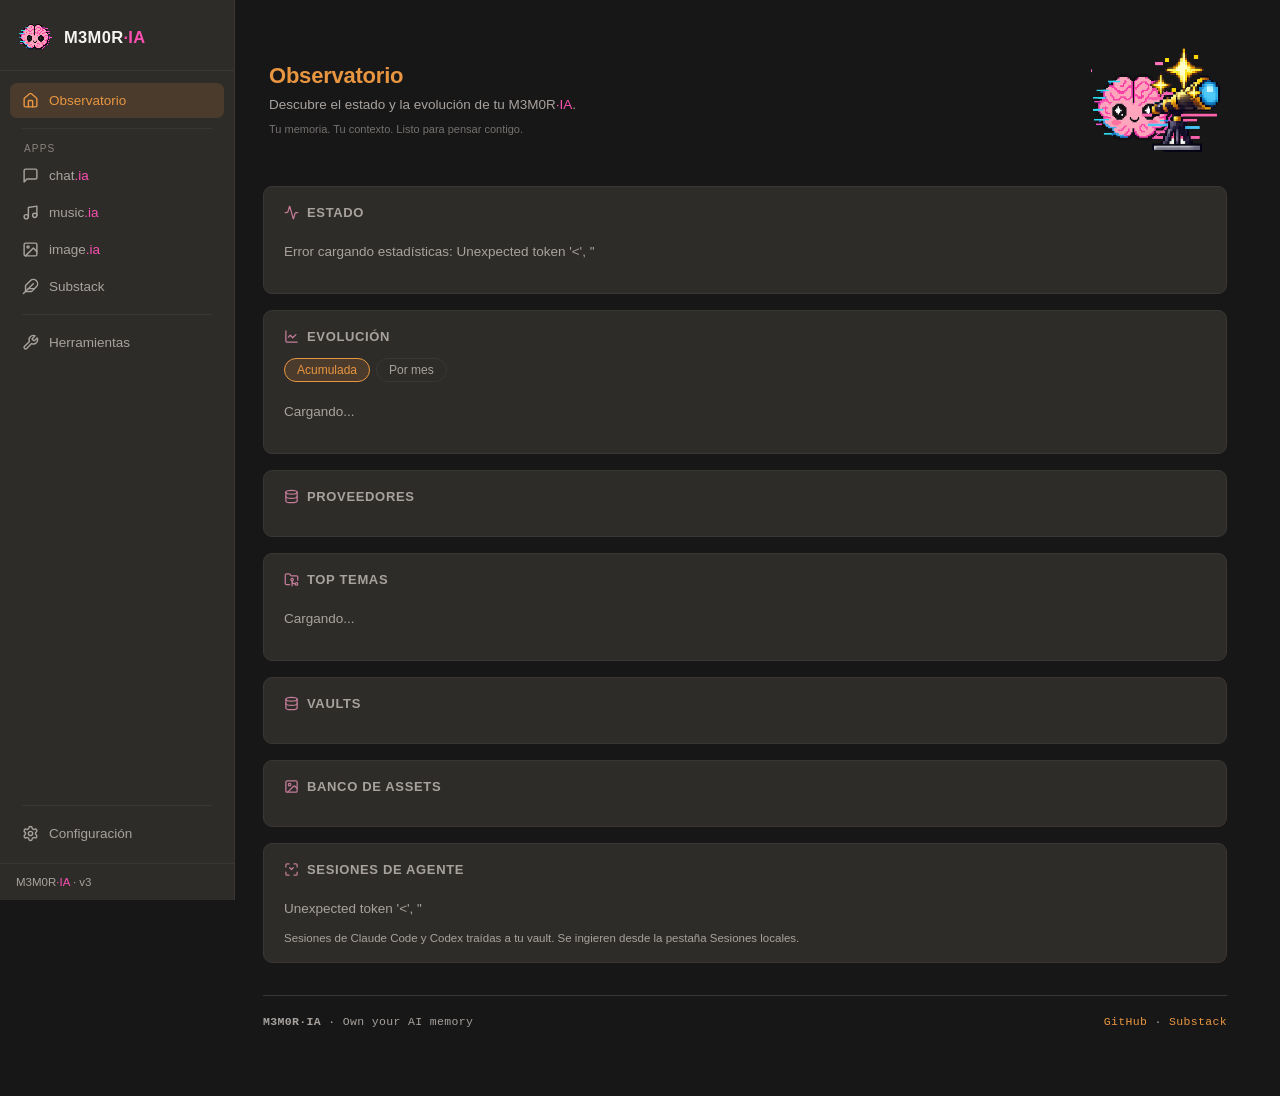
==== web/index.html @ 2a2359c9 "feat(ui): el Taller junta las reparaciones, con Recuperar imagenes Pendientes de descarga, Regenerar" ====
<!doctype html>
<!--
  M3M0R·IA (MemorIA2GO)  ·  https://v0raonline.github.io/MemorIA2GO/
  Copyright (c) 2024-2026 V0ra (v0raonline)
  Licencia CC BY-NC-SA 4.0 — sin fines comerciales.
-->
<html lang="es">
<head>
<meta charset="utf-8">
<meta name="author" content="V0ra (v0raonline)">
<meta name="copyright" content="CC BY-NC-SA 4.0">
<link rel="license" href="https://creativecommons.org/licenses/by-nc-sa/4.0/">
<title>M3M0R·IA</title>
<link rel="icon" type="image/png" href="assets/M3M0R-IA_Small.png">
<link rel="stylesheet" href="style.css">
</head>
<body>

<aside class="sidebar">

  <div class="brand">
    <img src="assets/M3M0R-IA_Small.png" alt="Logo M3M0R·IA" class="brand-logo">
    <div class="brand-text">
      <h1>M3M0R<span class="brand-ia">·IA</span></h1>
    </div>
  </div>

  <nav>
    <button class="tab-btn active" data-tab="dashboard">
      <svg xmlns="http://www.w3.org/2000/svg" viewBox="0 0 24 24" fill="none" stroke="currentColor" stroke-width="2" stroke-linecap="round" stroke-linejoin="round"><path d="M15 21v-8a1 1 0 0 0-1-1h-4a1 1 0 0 0-1 1v8" /><path d="M3 10a2 2 0 0 1 .709-1.528l7-6a2 2 0 0 1 2.582 0l7 6A2 2 0 0 1 21 10v9a2 2 0 0 1-2 2H5a2 2 0 0 1-2-2z" /></svg>
      <span>Observatorio</span>
    </button>

    <div class="nav-sep" aria-hidden="true"></div>
    <div class="nav-heading" aria-hidden="true">Apps</div>

    <button class="tab-btn" data-tab="chat-app" data-app="chat">
      <svg xmlns="http://www.w3.org/2000/svg" viewBox="0 0 24 24" fill="none" stroke="currentColor" stroke-width="2" stroke-linecap="round" stroke-linejoin="round"><path d="M21 15a2 2 0 0 1-2 2H7l-4 4V5a2 2 0 0 1 2-2h14a2 2 0 0 1 2 2z" /></svg>
      <span class="app-label">chat<span class="brand-ia">.ia</span></span>
      <span id="chat-app-badge" class="app-badge"></span>
    </button>
    <button class="tab-btn" data-tab="music-app" data-app="music">
      <svg xmlns="http://www.w3.org/2000/svg" viewBox="0 0 24 24" fill="none" stroke="currentColor" stroke-width="2" stroke-linecap="round" stroke-linejoin="round"><path d="M9 18V5l12-2v13" /><circle cx="6" cy="18" r="3" /><circle cx="18" cy="16" r="3" /></svg>
      <span class="app-label">music<span class="brand-ia">.ia</span></span>
    </button>
    <button class="tab-btn" data-tab="image-app" data-app="image">
      <svg xmlns="http://www.w3.org/2000/svg" viewBox="0 0 24 24" fill="none" stroke="currentColor" stroke-width="2" stroke-linecap="round" stroke-linejoin="round"><rect x="3" y="3" width="18" height="18" rx="2" ry="2" /><circle cx="8.5" cy="8.5" r="1.5" /><polyline points="21 15 16 10 5 21" /></svg>
      <span class="app-label">image<span class="brand-ia">.ia</span></span>
    </button>
    <button class="tab-btn" data-tab="substack-app" data-app="substack">
      <svg xmlns="http://www.w3.org/2000/svg" viewBox="0 0 24 24" fill="none" stroke="currentColor" stroke-width="2" stroke-linecap="round" stroke-linejoin="round"><path d="M20.24 12.24a6 6 0 0 0-8.49-8.49L5 10.5V19h8.5z" /><line x1="16" y1="8" x2="2" y2="22" /><line x1="17.5" y1="15" x2="9" y2="15" /></svg>
      <span class="app-label">Substack</span>
    </button>

    <div class="nav-sep" aria-hidden="true"></div>

    <!-- Herramientas: lo que no es de una sola app. Galerias (mirar) y Taller (reparar), con sus
         pestanas arriba como chat.ia. Decidido con V0ra el 2026-10-23. -->
    <button class="tab-btn" data-tab="tools-app" data-app="tools">
      <svg xmlns="http://www.w3.org/2000/svg" viewBox="0 0 24 24" fill="none" stroke="currentColor" stroke-width="2" stroke-linecap="round" stroke-linejoin="round"><path d="M14.7 6.3a1 1 0 0 0 0 1.4l1.6 1.6a1 1 0 0 0 1.4 0l3.77-3.77a6 6 0 0 1-7.94 7.94l-6.91 6.91a2.12 2.12 0 0 1-3-3l6.91-6.91a6 6 0 0 1 7.94-7.94l-3.76 3.76z" /></svg>
      <span>Herramientas</span>
      <span id="tools-app-badge" class="app-badge"></span>
    </button>

    <div class="nav-spacer" aria-hidden="true"></div>
    <div class="nav-sep" aria-hidden="true"></div>

    <button class="tab-btn" data-tab="config">
      <svg xmlns="http://www.w3.org/2000/svg" viewBox="0 0 24 24" fill="none" stroke="currentColor" stroke-width="2" stroke-linecap="round" stroke-linejoin="round"><path d="M9.671 4.136a2.34 2.34 0 0 1 4.659 0 2.34 2.34 0 0 0 3.319 1.915 2.34 2.34 0 0 1 2.33 4.033 2.34 2.34 0 0 0 0 3.831 2.34 2.34 0 0 1-2.33 4.033 2.34 2.34 0 0 0-3.319 1.915 2.34 2.34 0 0 1-4.659 0 2.34 2.34 0 0 0-3.32-1.915 2.34 2.34 0 0 1-2.33-4.033 2.34 2.34 0 0 0 0-3.831A2.34 2.34 0 0 1 6.35 6.051a2.34 2.34 0 0 0 3.319-1.915" /><circle cx="12" cy="12" r="3" /></svg>
      <span>Configuración</span> <span id="config-badge"></span>
    </button>
  </nav>

  <div class="sidebar-footer">M3M0R<span class="brand-ia">·IA</span> · v3</div>

</aside>

<main>

  <!--
    Top-tabs por app. Solo se muestra cuando la app seleccionada en la
    sidebar tiene sub-pasos de flujo. Hoy: chat.ia. music.ia, image.ia y Substack
    dejan la tira oculta y muestran su panel completo (music tiene
    Suno/Flow como folds internos; Substack tiene sus cards inline).
    Los data-tab siguen apuntando a los mismos panel-* de siempre, para
    que el resto del js (badges, loaders) no se entere del cambio.
  -->
  <div class="top-tabs" id="chat-tabs" data-app="chat" style="display:none;">
    <button class="top-tab active" data-tab="verificar">
      Verificación <span id="verificar-badge"></span>
    </button>
    <button class="top-tab" data-tab="run">
      Construcción <span id="pipeline-badge"></span>
    </button>
    <button class="top-tab" data-tab="gizmos">
      Cartografía <span id="gizmo-count-badge"></span>
    </button>
    <button class="top-tab" data-tab="reconexion">
      Sesiones locales
    </button>
  </div>

  <div class="top-tabs" id="tools-tabs" data-app="tools" style="display:none;">
    <button class="top-tab active" data-tab="galerias">Galerías</button>
    <button class="top-tab" data-tab="taller">Taller <span id="pendientes-count-badge"></span></button>
  </div>

  <!-- DASHBOARD -->
  <section id="panel-dashboard" class="panel active">

    <div class="panel-header">
      <div class="panel-header-text">
        <h1>Observatorio</h1>
        <p class="panel-header-desc">Descubre el estado y la evolución de tu M3M0R<span class="brand-ia">·IA</span>.</p>
        <p class="panel-header-brand">Tu memoria. Tu contexto. Listo para pensar contigo.</p>
      </div>
      <img src="assets/observatorio.png" alt="" class="panel-header-icon">
    </div>

    <div class="card">
      <h2><svg class="h2-icon" xmlns="http://www.w3.org/2000/svg" viewBox="0 0 24 24" fill="none" stroke="currentColor" stroke-width="2" stroke-linecap="round" stroke-linejoin="round"><path d="M22 12h-2.48a2 2 0 0 0-1.93 1.46l-2.35 8.36a.25.25 0 0 1-.48 0L9.24 2.18a.25.25 0 0 0-.48 0l-2.35 8.36A2 2 0 0 1 4.49 12H2" /></svg>Estado</h2>
      <div id="dashboard-summary" class="stat-grid">
        <div class="empty-note">Cargando...</div>
      </div>
      <div id="stats-freshness" class="chart-note"></div>
    </div>

    <div class="card">
      <h2><svg class="h2-icon" xmlns="http://www.w3.org/2000/svg" viewBox="0 0 24 24" fill="none" stroke="currentColor" stroke-width="2" stroke-linecap="round" stroke-linejoin="round"><path d="M3 3v16a2 2 0 0 0 2 2h16" /><path d="m19 9-5 5-4-4-3 3" /></svg>Evolución</h2>
      <div class="chart-toggle">
        <button id="evo-btn-acum" class="active">Acumulada</button>
        <button id="evo-btn-mensual">Por mes</button>
      </div>
      <div id="evolution-chart"><div class="empty-note">Cargando...</div></div>
      <div id="evolution-note" class="chart-note"></div>
    </div>

    <div class="card">
      <h2><svg class="h2-icon" xmlns="http://www.w3.org/2000/svg" viewBox="0 0 24 24" fill="none" stroke="currentColor" stroke-width="2" stroke-linecap="round" stroke-linejoin="round"><ellipse cx="12" cy="5" rx="9" ry="3" /><path d="M3 5V19A9 3 0 0 0 21 19V5" /><path d="M3 12A9 3 0 0 0 21 12" /></svg>Proveedores</h2>
      <div id="dashboard-providers" class="stat-grid"></div>
    </div>

    <div class="card">
      <h2><svg class="h2-icon" xmlns="http://www.w3.org/2000/svg" viewBox="0 0 24 24" fill="none" stroke="currentColor" stroke-width="2" stroke-linecap="round" stroke-linejoin="round"><path d="M18 19a5 5 0 0 1-5-5v8" /><path d="M9 20H4a2 2 0 0 1-2-2V5a2 2 0 0 1 2-2h3.9a2 2 0 0 1 1.69.9l.81 1.2a2 2 0 0 0 1.67.9H20a2 2 0 0 1 2 2v5" /><circle cx="13" cy="12" r="2" /><circle cx="20" cy="19" r="2" /></svg>Top temas</h2>
      <div id="topics-top"><div class="empty-note">Cargando...</div></div>
      <div id="topics-coverage" class="chart-note"></div>
    </div>

    <div class="card">
      <h2><svg class="h2-icon" xmlns="http://www.w3.org/2000/svg" viewBox="0 0 24 24" fill="none" stroke="currentColor" stroke-width="2" stroke-linecap="round" stroke-linejoin="round"><ellipse cx="12" cy="5" rx="9" ry="3" /><path d="M3 5V19A9 3 0 0 0 21 19V5" /><path d="M3 12A9 3 0 0 0 21 12" /></svg>Vaults</h2>
      <div id="dashboard-vaults" class="stat-grid"></div>
    </div>

    <div class="card">
      <h2><svg class="h2-icon" xmlns="http://www.w3.org/2000/svg" viewBox="0 0 24 24" fill="none" stroke="currentColor" stroke-width="2" stroke-linecap="round" stroke-linejoin="round"><rect width="18" height="18" x="3" y="3" rx="2" ry="2" /><circle cx="9" cy="9" r="2" /><path d="m21 15-3.086-3.086a2 2 0 0 0-2.828 0L6 21" /></svg>Banco de assets</h2>
      <div id="dashboard-images" class="stat-grid"></div>
    </div>

    <div class="card">
      <h2><svg class="h2-icon" xmlns="http://www.w3.org/2000/svg" viewBox="0 0 24 24" fill="none" stroke="currentColor" stroke-width="2" stroke-linecap="round" stroke-linejoin="round"><path d="M8 3H5a2 2 0 0 0-2 2v3" /><path d="M21 8V5a2 2 0 0 0-2-2h-3" /><path d="M3 16v3a2 2 0 0 0 2 2h3" /><path d="M16 21h3a2 2 0 0 0 2-2v-3" /><path d="m9 9 3 3 3-3" /></svg>Sesiones de agente</h2>
      <div id="dashboard-sessions" class="stat-grid"><div class="empty-note">Cargando...</div></div>
      <div class="chart-note">Sesiones de Claude Code y Codex traídas a tu vault. Se ingieren desde la pestaña Sesiones locales.</div>
    </div>

    <!-- MUSIC·0LOGY: herramienta hermana, pipeline propio, misma casa.
         Una sola tarjeta para las dos bibliotecas, con el acumulado arriba
         y el desglose por fuente debajo -- mismo patron que la tarjeta de
         proveedores del pipeline conversacional. Solo aparece si hay al
         menos un backup configurado. -->
    <div class="card" id="card-musica" style="display:none;">
      <h2><svg class="h2-icon" xmlns="http://www.w3.org/2000/svg" viewBox="0 0 24 24" fill="none" stroke="currentColor" stroke-width="2" stroke-linecap="round" stroke-linejoin="round"><path d="M9 18V5l12-2v13" /><circle cx="6" cy="18" r="3" /><circle cx="18" cy="16" r="3" /></svg><span>MUSIC<span class="brand-ia">·0</span>LOGY</span></h2>
      <div id="dashboard-musica" class="stat-grid"></div>
      <div id="dashboard-musica-fuentes" class="stat-grid"></div>
    </div>

    <!-- Tintero: las cuatro cifras salen del ZIP, no del CSV de estadisticas,
         para que la tarjeta este completa aunque el CSV no se haya
         descargado. Solo aparece si hay export de Substack en la carpeta. -->
    <div class="card" id="card-substack" style="display:none;">
      <h2><svg class="h2-icon" xmlns="http://www.w3.org/2000/svg" viewBox="0 0 24 24" fill="none" stroke="currentColor" stroke-width="2" stroke-linecap="round" stroke-linejoin="round"><path d="M20.24 12.24a6 6 0 0 0-8.49-8.49L5 10.5V19h8.5z" /><line x1="16" y1="8" x2="2" y2="22" /><line x1="17.5" y1="15" x2="9" y2="15" /></svg><span>Tintero</span></h2>
      <div id="dashboard-substack" class="stat-grid"></div>
      <p id="substack-pubs" class="field-help" style="display:none;"></p>
    </div>
  </section>

  <!-- CONFIGURACION -->
  <section id="panel-config" class="panel">
    <div class="panel-header">
      <div class="panel-header-text">
        <h1>Configuración</h1>
        <p class="panel-header-desc">Prepara la reconstrucción de tu M3M0R<span class="brand-ia">·IA</span>.</p>
        <p class="panel-header-brand">Tu memoria. Tu contexto. Listo para pensar contigo.</p>
      </div>
      <img src="assets/configuracion.png" alt="" class="panel-header-icon">
    </div>

    <div class="card">
      <h2>Rutas</h2>
      <div class="field">
        <label for="cfg-base_vault">Carpeta base (donde viven RAW_VAULT / MERGED_VAULT / PRJ_VAULT)</label>
        <input type="text" id="cfg-base_vault" autocomplete="off">
        <div class="path-suggest" id="suggest-base_vault"></div>
      </div>
      <div class="field">
        <label for="cfg-exports_dir">Carpeta con tus exports (.zip / .json / .html / .csv)</label>
        <input type="text" id="cfg-exports_dir" autocomplete="off">
        <div class="path-suggest" id="suggest-exports_dir"></div>
      </div>
      <div class="field">
        <label for="cfg-gizmo_map">Ruta a gizmo_map.json (mapa de proyectos)</label>
        <input type="text" id="cfg-gizmo_map" autocomplete="off">
        <div class="path-suggest" id="suggest-gizmo_map"></div>
      </div>
      <div class="field">
        <label for="cfg-suno_backup">MUSIC<span class="brand-ia">·0</span>LOGY — carpeta del backup de Suno</label>
        <input type="text" id="cfg-suno_backup" autocomplete="off">
        <div class="path-suggest" id="suggest-suno_backup"></div>
      </div>
      <div class="field">
        <label for="cfg-suno_vault">MUSIC<span class="brand-ia">·0</span>LOGY — vault de música</label>
        <input type="text" id="cfg-suno_vault" autocomplete="off">
        <div class="path-suggest" id="suggest-suno_vault"></div>
      </div>
      <div class="field">
        <label for="cfg-flowmusic_backup">MUSIC<span class="brand-ia">·0</span>LOGY — carpeta del backup de Flow Music</label>
        <input type="text" id="cfg-flowmusic_backup" autocomplete="off">
        <div class="path-suggest" id="suggest-flowmusic_backup"></div>
      </div>
      <div class="field">
        <label for="cfg-flowmusic_vault">MUSIC<span class="brand-ia">·0</span>LOGY — vault de Flow Music</label>
        <input type="text" id="cfg-flowmusic_vault" autocomplete="off">
        <div class="path-suggest" id="suggest-flowmusic_vault"></div>
      </div>
      <div class="field">
        <label for="cfg-copilot_images_backup">image<span class="brand-ia">.ia</span> — carpeta del backup de imágenes de Copilot</label>
        <input type="text" id="cfg-copilot_images_backup" autocomplete="off">
        <div class="path-suggest" id="suggest-copilot_images_backup"></div>
      </div>
      <div class="field">
        <label for="cfg-copilot_images_vault">image<span class="brand-ia">.ia</span> — vault de imágenes de Copilot</label>
        <input type="text" id="cfg-copilot_images_vault" autocomplete="off">
        <div class="path-suggest" id="suggest-copilot_images_vault"></div>
      </div>
      <div class="field">
        <label for="cfg-substack_vault">Tintero — vault de publicaciones</label>
        <input type="text" id="cfg-substack_vault" autocomplete="off">
        <div class="path-suggest" id="suggest-substack_vault"></div>
      </div>
    </div>

    <div class="card">
      <h2>Opciones</h2>
      <div class="field">
        <label for="cfg-prj_vault_name">Nombre del vault de proyectos</label>
        <input type="text" id="cfg-prj_vault_name">
      </div>
      <div class="checkbox-row">
        <label><input type="checkbox" id="cfg-by_year"> Organizar por año</label>
        <label><input type="checkbox" id="cfg-by_month"> Organizar por mes</label>
        <label><input type="checkbox" id="cfg-make_index"> Generar índice de conversaciones</label>
      </div>
    </div>

    <div class="card">
      <h2>Apariencia</h2>
      <div class="field">
        <label for="cfg-theme">Tema de color</label>
        <select id="cfg-theme" class="theme-select">
          <option value="warm">warm — cálido (por defecto)</option>
          <option value="cool">cool — frío</option>
          <option value="light">claro — luz de mañana</option>
        </select>
        <p class="field-help">El cambio se aplica al instante para que lo veas antes de guardar.</p>
      </div>
    </div>

    <button class="btn" id="btn-save-config">Guardar configuración</button>
    <div id="config-msg" class="msg"></div>
  </section>

  <!-- VERIFICAR -->
  <section id="panel-verificar" class="panel">
    <div class="panel-header">
      <div class="panel-header-text">
        <h1>Verificación</h1>
        <p class="panel-header-desc">Comprueba los requisitos de tu M3M0R<span class="brand-ia">·IA</span>.</p>
        <p class="panel-header-brand">Tu memoria. Tu contexto. Listo para pensar contigo.</p>
      </div>
      <img src="assets/verificacion.png" alt="" class="panel-header-icon">
    </div>

    <div class="card">
      <h2>Verificación previa</h2>
      <p style="color:var(--text-dim); font-size:13px; margin-top:-6px;">
        Comprueba la configuración antes de ejecutar — detecta, por ejemplo, si el archivo
        que se usaría como export no es realmente un export de ChatGPT (le pasó a V0ra, por eso existe esta pestaña).
      </p>
      <button class="btn" id="btn-verificar">Verificar ahora</button>
      <div id="verificar-results" style="margin-top:16px;"></div>
    </div>
  </section>

  <!-- GIZMOS / CARTOGRAFIA -->
  <section id="panel-gizmos" class="panel">

    <div class="panel-header">
      <div class="panel-header-text">
        <h1>Cartografía</h1>
        <p class="panel-header-desc">Descubre las relaciones en tu M3M0R<span class="brand-ia">·IA</span>.</p>
        <p class="panel-header-brand">Tu memoria. Tu contexto. Listo para pensar contigo.</p>
      </div>
      <img src="assets/cartografia.png" alt="" class="panel-header-icon">
    </div>

    <div class="card">
      <div class="metro">
        <div class="metro-stop">
          <div class="metro-dot">1</div>
          <div class="metro-label">Nube</div>
          <div class="metro-sub">mira de qué hablan<br>tus huérfanas</div>
        </div>
        <div class="metro-line"></div>
        <div class="metro-stop">
          <div class="metro-dot">2</div>
          <div class="metro-label">Temas</div>
          <div class="metro-sub">agrupa con las palabras<br>que reconozcas</div>
        </div>
        <div class="metro-line"></div>
        <div class="metro-stop">
          <div class="metro-dot">3</div>
          <div class="metro-label">Índice</div>
          <div class="metro-sub">una nota por tema<br>en MERGED/_Temas</div>
        </div>
        <div class="metro-line"></div>
        <div class="metro-stop">
          <div class="metro-dot">4</div>
          <div class="metro-label">Grafo</div>
          <div class="metro-sub">Obsidian enlaza:<br>el anillo gana gravedad</div>
        </div>
      </div>
    </div>

    <div class="card">
      <details class="card-fold" open>
        <summary><h2>Nube de huérfanas</h2></summary>
        <p class="card-help">
          <strong>Empieza aquí.</strong> Pulsa «Generar nube» y verás el vocabulario de tus
          conversaciones sin proyecto: cuanto más grande una palabra, en más notas aparece
          (títulos incluidos). Las <span style="color:var(--magenta)">magenta</span> coinciden
          con nombres de proyectos que ya existen — candidatas naturales a tema. Clic en
          cualquier palabra para ver qué notas la contienen. Esto es solo un catalejo:
          aquí no se clasifica ni se modifica nada.
        </p>
        <button class="btn secondary" id="btn-load-cloud">Generar nube</button>
        <div id="orphan-cloud" style="margin-top:14px;"></div>
        <div id="cloud-notes" style="margin-top:10px;"></div>
      </details>
    </div>

    <div class="card">
      <details class="card-fold">
        <summary><h2>Temas</h2></summary>
        <p class="card-help">
          <strong>Con lo que la nube te enseñó</strong>, crea temas: un nombre y sus palabras
          separadas por comas. Valen palabras sueltas (<code>espejo</code>), frases
          (<code>mas alla del prompt</code>) y reglas de metadatos con el formato
          <code>campo=valor</code> — por ejemplo <code>source=claude_export</code> agrupa todo
          lo importado de Claude. Una nota puede caer en varios temas: eso es lo sano.
          «Guardar temas» persiste tu curación en <code>topic_map.json</code>;
          «Generar índice» crea una nota por tema en <code>MERGED_VAULT/_Temas</code>
          con enlaces a sus huérfanas, y el grafo de Obsidian hace el resto.
          Las conversaciones no se tocan, el índice es regenerable y desechable, y la
          Construcción lo mantiene fresco sola.
        </p>
        <div id="topics-list"></div>
        <div class="run-buttons" style="margin-top:10px;">
          <button class="btn secondary" id="btn-add-topic">Añadir tema</button>
          <button class="btn" id="btn-save-topics">Guardar temas</button>
          <button class="btn secondary" id="btn-generate-topics">Generar índice</button>
        </div>
        <div id="topics-msg" class="msg"></div>
      </details>
    </div>

    <div class="card">
      <details class="card-fold">
        <summary><h2>Proyectos huérfanos (ChatGPT)</h2></summary>
        <p class="card-help">
          <strong>Qué es esto:</strong> en ChatGPT, una conversación puede nacer dentro de un
          «proyecto» que el export identifica con un ID interno (gizmo) pero sin nombre humano.
          Cada fila de abajo es uno de esos IDs aún sin bautizar. Para ayudarte a reconocerlo
          te mostramos el título de una de sus conversaciones como muestra, y desplegando la
          fila verás la lista completa con fechas. Escribe el nombre que tú le darías y pulsa
          «Guardar»: el nombre se apunta en <code>gizmo_map.json</code>, el vault existente se
          corrige in-place y se relanzan los pasos 2→4 — sin repetir la importación. Las filas
          que dejes en blanco seguirán esperando aquí, sin prisa.
        </p>
        <div id="gizmos-list"></div>
        <button class="btn" id="btn-save-gizmos" style="margin-top:14px;">Guardar y actualizar vault</button>
        <div id="gizmos-msg" class="msg"></div>
      </details>
    </div>
  </section>

  <!-- RECONEXION -->
  <!-- MUSIC·0LOGY -->
  <section id="panel-musicology" class="panel">
    <div class="panel-header">
      <div class="panel-header-text">
        <h1>MUSIC<span class="brand-ia">·0</span>LOGY</h1>
        <p class="panel-header-desc">Rescata tus bibliotecas de música y ponlas en orden.</p>
        <p class="panel-header-brand">Tu memoria. Tu contexto. Listo para pensar contigo.</p>
      </div>
      <img src="assets/musicology.png" alt="" class="panel-header-icon"
           onerror="this.style.display='none'">
    </div>

    <!-- Dos fuentes, una casa. Cada una pliega sus tres tarjetas
         (capturar, verificar, construir) y las dos empiezan cerradas: la
         linea de resumen deja elegir cual abrir sin abrirlas. -->
    <details class="source-fold" id="fold-suno">
      <summary>
        <span class="source-name">Suno</span>
        <span class="source-sub" id="fold-suno-sub"></span>
      </summary>

    <div class="card">
      <h2>Captura</h2>
      <p class="card-help">
        Suno no tiene export. Su biblioteca se pide a la API con un token que copias
        del navegador y que caduca en minutos — por eso este paso es manual a propósito.
        Es lo único de la aplicación que sale a Internet, y solo cuando tú lo lanzas.
      </p>

      <div class="metro">
        <div class="metro-stop">
          <div class="metro-dot">1</div>
          <div class="metro-label">suno.com</div>
          <div class="metro-sub">abre tu Library<br>con la sesión iniciada</div>
        </div>
        <div class="metro-line"></div>
        <div class="metro-stop">
          <div class="metro-dot">2</div>
          <div class="metro-label">F12 → Network</div>
          <div class="metro-sub">refresca la página<br>para ver las llamadas</div>
        </div>
        <div class="metro-line"></div>
        <div class="metro-stop">
          <div class="metro-dot">3</div>
          <div class="metro-label">Lupa → «bearer»</div>
          <div class="metro-sub">busca dentro de<br>las cabeceras</div>
        </div>
        <div class="metro-line"></div>
        <div class="metro-stop">
          <div class="metro-dot">4</div>
          <div class="metro-label">Copia el JWT</div>
          <div class="metro-sub">lo que va después<br>de «Bearer »</div>
        </div>
      </div>

      <details class="check-fold" style="margin-bottom:14px;">
        <summary>
          <span class="check-fold-name">¿Esto te suena a criptología? Ábreme</span>
        </summary>
        <div class="check-fold-body" style="line-height:1.6;">
          <p style="margin-top:0;">
            Nada de lo de aquí abajo requiere saber programar. Es copiar un texto largo
            de una pantalla a otra. Lo raro es dónde está escondido.
          </p>

          <p><strong>Qué vas a copiar.</strong> Un <em>token</em> es un pase temporal:
          la prueba de que tu navegador ya inició sesión en Suno. Mientras dura, quien
          lo tenga puede pedirle cosas a Suno como si fueras tú — así que no lo pegues
          en ningún otro sitio. Caduca solo en minutos, y por eso este paso no se puede
          automatizar: no hay nada que guardar.</p>

          <p><strong>1. Abre tu biblioteca en Suno.</strong> Ve a suno.com con tu sesión
          iniciada, la pantalla donde ves tus canciones.</p>

          <p><strong>2. Abre las herramientas de desarrollo.</strong> Pulsa <code>F12</code>.
          Si tu teclado tiene tecla <code>Fn</code>, quizá sea <code>Fn</code>+<code>F12</code>.
          Se abre un panel lateral o inferior lleno de pestañas: es la consola que trae
          de fábrica todo navegador. No vas a romper nada mirando.</p>

          <p><strong>3. Ve a la pestaña «Network».</strong> En algunos navegadores se llama
          «Red». Está vacía hasta que la página vuelva a pedir datos, así que
          <strong>refresca</strong> (<code>F5</code>) sin cerrar el panel. Verás llenarse
          una lista: cada línea es una petición que tu navegador le hace a Suno.</p>

          <p><strong>4. Busca con la lupa.</strong> En esa pestaña hay un icono de lupa
          (búsqueda). Ábrelo y escribe <code>bearer</code>. Esta búsqueda mira <em>dentro</em>
          de las peticiones, no solo en sus nombres — que es justo lo que hace falta,
          porque el token vive dentro. Te dejará señaladas las líneas que lo llevan.</p>

          <p><strong>5. Ponte en la vista «Headers».</strong> Haz clic en uno de los
          resultados: se abre un panel de detalle con sus propias pestañas —
          <em>Headers</em> (o «Cabeceras»), Payload, Response… <strong>Tienes que estar en
          Headers.</strong> En las otras vistas el token no aparece, y es donde más gente
          se atasca.</p>

          <p><strong>6. Copia el token.</strong> Busca la línea
          <code>Authorization: Bearer eyJ...</code> y copia <strong>solo lo que va después
          de la palabra «Bearer»</strong>: una tira larguísima que empieza por
          <code>eyJ</code>. Sin la palabra «Bearer», sin comillas, sin espacios delante.</p>

          <p style="margin-bottom:0;"><strong>Si algo no cuadra:</strong> hay peticiones a
          <code>clerk.suno.com</code> que también llevan token pero no valen; las buenas van
          a <code>studio-api</code>. Y si la descarga se corta a mitad, casi siempre es que
          el token caducó — saca uno nuevo repitiendo esto y vuelve a lanzarla: retoma
          donde se quedó, no empieza de cero.</p>
        </div>
      </details>

      <div class="field">
        <label for="suno-token">Authorization — solo el JWT, sin el prefijo «Bearer »</label>
        <input type="password" id="suno-token" autocomplete="off" spellcheck="false"
               placeholder="eyJhbGciOi...">
      </div>
      <p class="card-help" style="margin-top:-4px;">
        No se guarda en ningún sitio: vive en memoria durante la descarga y se va
        contigo al cerrar la pestaña. Caduca solo en minutos, así que tampoco habría
        nada que guardar.
      </p>

      <button class="btn" id="btn-suno-backup">Descargar biblioteca</button>
      <div id="suno-backup-msg" class="msg"></div>
      <pre id="suno-log" class="log-box" style="display:none;"></pre>
    </div>

    <div class="card">
      <h2>Verificación</h2>
      <p class="card-help">
        Cruza los identificadores del índice contra los ficheros que hay en disco y
        avisa de huecos, vacíos y corruptos. Merece la pena antes de construir: si el
        token caducó a mitad de descarga, aquí es donde se ve.
      </p>
      <button class="btn" id="btn-suno-verify">Verificar backup</button>
      <div id="suno-verify-msg" class="msg"></div>
      <pre id="suno-verify-out" class="log-box" style="display:none;"></pre>
    </div>

    <div class="card">
      <h2>Construir el vault</h2>
      <p class="card-help">
        Convierte el backup en notas de Obsidian, una por pista, con el linaje entre
        covers, remixes y mashups resuelto como enlaces. Se regenera entero en cada
        pasada: el backup es la fuente de verdad, el vault es derivado.
      </p>
      <button class="btn" id="btn-suno-build">Construir vault</button>
      <div id="suno-build-msg" class="msg"></div>
      <pre id="suno-build-out" class="log-box" style="display:none;"></pre>
    </div>
    </details>

    <details class="source-fold" id="fold-flowmusic">
      <summary>
        <span class="source-name">Flow Music</span>
        <span class="source-sub" id="fold-flowmusic-sub"></span>
      </summary>

      <div class="card">
        <h2>Captura</h2>
        <p class="card-help">
          Flow Music tampoco tiene export. Se pide a su API con un token del navegador
          que caduca en menos de una hora — por eso este paso también es manual. Por
          debajo es Riffusion, aunque la web se presente como Google Flow Music.
        </p>

        <div class="metro">
          <div class="metro-stop">
            <div class="metro-dot">1</div>
            <div class="metro-label">flowmusic.app</div>
            <div class="metro-sub">abre tu biblioteca<br>con la sesión iniciada</div>
          </div>
          <div class="metro-line"></div>
          <div class="metro-stop">
            <div class="metro-dot">2</div>
            <div class="metro-label">F12 → Network</div>
            <div class="metro-sub">filtra por «__api»<br>y refresca</div>
          </div>
          <div class="metro-line"></div>
          <div class="metro-stop">
            <div class="metro-dot">3</div>
            <div class="metro-label">Copy as cURL</div>
            <div class="metro-sub">clic derecho sobre<br>cualquier petición</div>
          </div>
          <div class="metro-line"></div>
          <div class="metro-stop">
            <div class="metro-dot">4</div>
            <div class="metro-label">Copia el JWT</div>
            <div class="metro-sub">lo que va después<br>de «Bearer »</div>
          </div>
        </div>

        <p class="card-help">
          <strong>Cópialo del cURL, no del panel Headers.</strong> Chrome corta ahí los
          valores largos y los pinta con puntos suspensivos: te llevarías medio token con
          un «…» dentro, y falla con un error que no explica nada.
        </p>
        <p class="card-help">
          Este token es la prueba de que tu navegador ya inició sesión. Mientras dure,
          quien lo tenga puede pedirle cosas a Flow Music como si fueras tú — no lo pegues
          en ningún otro sitio.
        </p>

        <label for="flowmusic-token">Authorization — solo el JWT, sin el prefijo «Bearer »</label>
        <input type="password" id="flowmusic-token" autocomplete="off" spellcheck="false"
               placeholder="eyJhbGciOiJI...">

        <label for="flowmusic-formats">Formatos de audio</label>
        <select id="flowmusic-formats">
          <option value="m4a,wav">m4a y wav — archivo completo, pesa varios GB</option>
          <option value="m4a">solo m4a — ligero, suficiente para escuchar</option>
          <option value="wav">solo wav — sin pérdida, sin copia comprimida</option>
        </select>

        <button class="btn" id="btn-flowmusic-backup">Descargar biblioteca</button>
        <div id="flowmusic-backup-msg" class="msg"></div>
        <pre id="flowmusic-log" class="log-box" style="display:none;"></pre>
      </div>

      <div class="card">
        <h2>Verificación</h2>
        <p class="card-help">
          Cruza los identificadores del índice contra los ficheros en disco. Distingue lo
          que falta por un fallo de lo que Flow Music no ofrece: los stems, por ejemplo,
          solo existen en m4a aunque la API anuncie un wav.
        </p>
        <button class="btn" id="btn-flowmusic-verify">Verificar backup</button>
        <div id="flowmusic-verify-msg" class="msg"></div>
        <pre id="flowmusic-verify-out" class="log-box" style="display:none;"></pre>
      </div>

      <div class="card">
        <h2>Construir el vault</h2>
        <p class="card-help">
          Convierte el backup en notas de Obsidian, una por pista, con el linaje entre
          ediciones, remezclas y stems resuelto como enlaces. Al vault solo va el m4a: el
          wav se queda en el backup y la nota dice dónde.
        </p>
        <button class="btn" id="btn-flowmusic-build">Construir vault</button>
        <div id="flowmusic-build-msg" class="msg"></div>
        <pre id="flowmusic-build-out" class="log-box" style="display:none;"></pre>
      </div>
    </details>
  </section>

  <!-- IMAGE.IA: lo que generas con IA. Misma casa que MUSIC·0LOGY -- un
       plegable por fuente con captura, verificacion y vault -- pero para
       imagenes. Hoy dos fuentes: Copilot (su export CSV no trae las
       imagenes, asi que se piden a la API de su biblioteca con un token
       del navegador) y Grok Imagine (idem, con la cookie de sesion). -->
  <section id="panel-image" class="panel">
    <div class="panel-header">
      <div class="panel-header-text">
        <h1>image<span class="brand-ia">.ia</span></h1>
        <p class="panel-header-desc">Lo que generaste, con su prompt, en tu casa.</p>
        <p class="panel-header-brand">Tu memoria. Tu contexto. Listo para pensar contigo.</p>
      </div>
      <img src="assets/imageIA.png" alt="" class="panel-header-icon"
           onerror="this.style.display='none'">
    </div>

    <details class="source-fold" id="fold-copilot-images" open>
      <summary>
        <span class="source-name">Copilot</span>
        <span class="source-sub" id="fold-copilot-images-sub"></span>
      </summary>

      <div class="card">
        <h2>Captura</h2>
        <p class="card-help">
          El export de Copilot no incluye las imágenes que generas. Se piden a la API de su
          biblioteca con un token del navegador que caduca en torno a una hora — por eso
          este paso es manual. Cada imagen llega con su prompt y su fecha, que la
          interfaz de Copilot no te enseña.
        </p>

        <div class="metro">
          <div class="metro-stop">
            <div class="metro-dot">1</div>
            <div class="metro-label">copilot.com</div>
            <div class="metro-sub">abre Biblioteca → Imágenes<br>con la sesión iniciada</div>
          </div>
          <div class="metro-line"></div>
          <div class="metro-stop">
            <div class="metro-dot">2</div>
            <div class="metro-label">F12 → Network</div>
            <div class="metro-sub">filtra por «Artifact.ashx»<br>y refresca</div>
          </div>
          <div class="metro-line"></div>
          <div class="metro-stop">
            <div class="metro-dot">3</div>
            <div class="metro-label">Copy as cURL</div>
            <div class="metro-sub">clic derecho sobre<br>la petición</div>
          </div>
          <div class="metro-line"></div>
          <div class="metro-stop">
            <div class="metro-dot">4</div>
            <div class="metro-label">Copia el JWT</div>
            <div class="metro-sub">lo que va después<br>de «Bearer »</div>
          </div>
        </div>

        <p class="card-help">
          <strong>Cópialo del cURL, no del panel Headers.</strong> Chrome corta ahí los
          valores largos y los pinta con puntos suspensivos: te llevarías medio token con
          un «…» dentro.
        </p>
        <p class="card-help">
          Este token es la prueba de que tu navegador ya inició sesión. Mientras dure,
          quien lo tenga puede pedirle cosas a Copilot como si fueras tú — no lo pegues
          en ningún otro sitio. No se guarda: vive en memoria durante la descarga.
        </p>

        <div class="field">
          <label for="copilot-images-token">Authorization — solo el JWT, sin el prefijo «Bearer »</label>
          <input type="password" id="copilot-images-token" autocomplete="off" spellcheck="false"
                 placeholder="eyJhbGciOiJ...">
        </div>

        <button class="btn" id="btn-copilot-images-backup">Descargar biblioteca</button>
        <div id="copilot-images-backup-msg" class="msg"></div>
        <pre id="copilot-images-log" class="log-box" style="display:none;"></pre>
      </div>

      <div class="card">
        <h2>Verificación</h2>
        <p class="card-help">
          Cruza el índice contra las imágenes en disco y avisa de huecos, imágenes vacías,
          tamaños distintos a los de Copilot y descargas a medias. Las que ya no están en
          tu biblioteca se listan aparte y no se tocan.
        </p>
        <button class="btn" id="btn-copilot-images-verify">Verificar backup</button>
        <div id="copilot-images-verify-msg" class="msg"></div>
        <pre id="copilot-images-verify-out" class="log-box" style="display:none;"></pre>
      </div>

      <div class="card">
        <h2>Construir el vault</h2>
        <p class="card-help">
          Convierte el backup en notas de Obsidian, una por imagen, con la imagen incrustada
          y su prompt completo. Se puede lanzar las veces que haga falta y nunca borra nada
          del vault: si algo sobra, lo avisa.
        </p>
        <button class="btn" id="btn-copilot-images-build">Construir vault</button>
        <div id="copilot-images-build-msg" class="msg"></div>
        <pre id="copilot-images-build-out" class="log-box" style="display:none;"></pre>
      </div>
    </details>

    <details class="source-fold" id="fold-grok-imagine">
      <summary>
        <span class="source-name">Grok Imagine</span>
        <span class="source-sub" id="fold-grok-imagine-sub"></span>
      </summary>

      <div class="card">
        <h2>Captura</h2>
        <p class="card-help">
          El export de Grok parece completo y no lo es: la mayoría de tus generaciones de
          Imagine no viajan en el zip, y las ediciones privadas no traen ni su linaje. La
          biblioteca de grok.com sí lo tiene todo, y se pide a su API. Las imágenes y vídeos
          van al banco <code>GROK/IMAGINE</code>, sin repetir lo que ya tengas en otros
          bancos (se compara por contenido).
        </p>

        <div class="metro">
          <div class="metro-stop">
            <div class="metro-dot">1</div>
            <div class="metro-label">grok.com</div>
            <div class="metro-sub">abre Imagine → tu biblioteca<br>con la sesión iniciada</div>
          </div>
          <div class="metro-line"></div>
          <div class="metro-stop">
            <div class="metro-dot">2</div>
            <div class="metro-label">F12 → Network</div>
            <div class="metro-sub">filtra por «assets»<br>y refresca</div>
          </div>
          <div class="metro-line"></div>
          <div class="metro-stop">
            <div class="metro-dot">3</div>
            <div class="metro-label">Request Headers</div>
            <div class="metro-sub">clic en la petición<br>a /rest/assets</div>
          </div>
          <div class="metro-line"></div>
          <div class="metro-stop">
            <div class="metro-dot">4</div>
            <div class="metro-label">Copia «Cookie»</div>
            <div class="metro-sub">el valor entero<br>de esa cabecera</div>
          </div>
        </div>

        <p class="card-help">
          <strong>Esta credencial pesa más que un token.</strong> No es un pase que caduca en
          una hora: es la cookie de tu sesión de grok.com, y da acceso completo a tu cuenta
          mientras siga abierta. No la pegues en ningún otro sitio. Aquí no se guarda y no
          se muestra nunca: vive en memoria durante la descarga y solo viaja a grok.com.
        </p>

        <div class="field">
          <label for="grok-imagine-cookie">Cookie — el valor entero de la cabecera</label>
          <input type="password" id="grok-imagine-cookie" autocomplete="off" spellcheck="false"
                 placeholder="sso=...; ...">
        </div>

        <button class="btn" id="btn-grok-imagine-backup">Descargar biblioteca</button>
        <div id="grok-imagine-backup-msg" class="msg"></div>
        <pre id="grok-imagine-log" class="log-box" style="display:none;"></pre>
      </div>

      <div class="card">
        <h2>Verificación</h2>
        <p class="card-help">
          Reconcilia lo que Grok dice tener contra lo que hay en tus bancos: activos nunca
          intentados, fallidos y ficheros que ya no están en disco. Los que el servidor ya
          no tiene (borrados) se listan aparte y no cuentan como fallo.
        </p>
        <button class="btn" id="btn-grok-imagine-verify">Verificar backup</button>
        <div id="grok-imagine-verify-msg" class="msg"></div>
        <pre id="grok-imagine-verify-out" class="log-box" style="display:none;"></pre>
      </div>
    </details>
  </section>

  <!-- TINTERO: la otra herramienta hermana. A diferencia de MUSIC·0LOGY,
       esta NO sale a Internet: Substack si tiene export y el zip entra por
       exports_dir. El pipeline conversacional lo rechaza a proposito y esta
       pantalla lo recoge — una carpeta, dos puertas. -->
  <section id="panel-substack" class="panel">
    <div class="panel-header">
      <div class="panel-header-text">
        <h1>Tintero</h1>
        <p class="panel-header-desc">Lo que publicaste, en tu casa.</p>
        <p class="panel-header-brand">Tu memoria. Tu contexto. Listo para pensar contigo.</p>
      </div>
      <img src="assets/tintero.png" alt="" class="panel-header-icon"
           onerror="this.style.display='none'">
    </div>

    <div class="card">
      <h2>Verificación</h2>
      <p class="card-help">
        Los exports viven en tu carpeta de exports de siempre: el pipeline de conversaciones
        los reconoce, los rechaza y esta pantalla los recoge. Cada publicación de Substack
        tiene su propio export; déjalos todos ahí. Si además dejas el CSV de estadísticas
        de cada una (el nombre empieza por el de la publicación), se cruza solo.
      </p>
      <button class="btn" id="btn-substack-verify">Verificar el export</button>
      <div id="substack-verify-msg" class="msg"></div>
      <div id="substack-verify-out" class="sb-detalle" style="display:none;"></div>
    </div>

    <div class="card">
      <h2>Construcción</h2>
      <p class="card-help">
        Una nota por post. Los publicados se ordenan por año y mes; los borradores van a
        su propia carpeta, porque no tienen fecha que los ordene. Con varias publicaciones,
        cada una va a su propia carpeta. Nada de esto toca tu vault de conversaciones.
      </p>
      <label class="sb-check">
        <input type="checkbox" id="substack-dry-run">
        <span>Simular: cuenta lo que haría, sin escribir nada</span>
      </label>
      <button class="btn" id="btn-substack-build">Construir el vault</button>
      <div id="substack-build-msg" class="msg"></div>
      <pre id="substack-build-out" class="log-box" style="display:none;"></pre>

      <!-- Si el vault tiene el layout de un solo export y hay varias publicaciones, construir se niega:
           moverlo vive ahora en Herramientas → Taller. Aqui solo se avisa y se lleva alli. -->
      <div id="substack-migrar-aviso" class="msg error" style="display:none; margin-top:14px;">
        Tu vault de Tintero tiene el layout de cuando había un solo export: muévelo antes de construir, en
        <a href="#" id="link-substack-migrar">Herramientas → Taller → Mover lo antiguo de Tintero</a>.
      </div>
    </div>
  </section>

  <!-- HERRAMIENTAS: GALERIAS. La ilustracion de la cabecera la dibuja V0ra (assets/galerias.png):
       mientras no exista, el hueco se queda vacio. -->
  <section id="panel-galerias" class="panel">
    <div class="panel-header">
      <div class="panel-header-text">
        <h1>Galerías</h1>
        <p class="panel-header-desc">Mira lo que guarda tu M3M0R<span class="brand-ia">·IA</span>, de un vistazo.</p>
        <p class="panel-header-brand">Tu memoria. Tu contexto. Listo para pensar contigo.</p>
      </div>
      <img src="assets/galerias.png" alt="" class="panel-header-icon" onerror="this.style.visibility='hidden'">
    </div>

    <!-- Plegadas, con su estado en el titulo (lo da GET /api/galerias, que lee el estado.json de cada
         una). Al generar, el lanzador las abre en el navegador: desde aqui no se puede abrir un fichero. -->
    <details class="source-fold herramienta" id="fold-galeria-imagenes">
      <summary>
        <img src="assets/imageIA.png" alt="" class="fold-icono">
        <span class="source-name">Imágenes y vídeos</span>
        <span class="source-sub estado" id="galeria-imagenes-estado"></span>
      </summary>
      <div class="card">
        <p class="card-help">
          Todas tus imágenes y vídeos de ChatGPT, Grok y Copilot en una página: una tira por conversación,
          con lo que pediste y el prompt cuando existe. Se genera aquí y se abre en tu navegador. No toca
          tu vault: escribe solo en su carpeta <code>.galeria</code>. La primera vez tarda unos minutos,
          por las miniaturas; después, segundos.
        </p>
        <div class="fila-botones">
          <button class="btn" id="btn-galeria-imagenes">Generar y abrir</button>
          <button class="btn secondary" id="btn-galeria-imagenes-abrir">Abrir la última</button>
        </div>
        <div id="galeria-imagenes-msg" class="msg"></div>
        <pre id="galeria-imagenes-log" class="log-box" style="display:none;"></pre>
      </div>
    </details>

    <details class="source-fold herramienta" id="fold-galeria-tintero">
      <summary>
        <img src="assets/tintero.png" alt="" class="fold-icono">
        <span class="source-name">Posts de Substack</span>
        <span class="source-sub estado" id="galeria-tintero-estado"></span>
      </summary>
      <div class="card">
        <p class="card-help">
          Una tarjeta por post de todas tus publicaciones, con su portada, el subtítulo y las primeras
          palabras. Las portadas se piden a Substack (son públicas, sin credencial) y se bajan una sola vez.
          Escribe solo en la carpeta <code>.galeria</code> de tu vault de Tintero.
        </p>
        <label class="sb-check">
          <input type="checkbox" id="galeria-tintero-sin-red">
          <span>Sin salir a Internet: solo las portadas que ya se bajaron</span>
        </label>
        <div class="fila-botones">
          <button class="btn" id="btn-galeria-tintero">Generar y abrir</button>
          <button class="btn secondary" id="btn-galeria-tintero-abrir">Abrir la última</button>
        </div>
        <div id="galeria-tintero-msg" class="msg"></div>
        <pre id="galeria-tintero-log" class="log-box" style="display:none;"></pre>
      </div>
    </details>
  </section>

  <!-- HERRAMIENTAS: TALLER. Reparaciones y puestas al dia que no piden reprocesar. Ilustracion de V0ra
       (assets/taller.png), con el mismo hueco. -->
  <section id="panel-taller" class="panel">
    <div class="panel-header">
      <div class="panel-header-text">
        <h1>Taller</h1>
        <p class="panel-header-desc">Repara y pon al día tu M3M0R<span class="brand-ia">·IA</span>, sin reprocesar.</p>
        <p class="panel-header-brand">Tu memoria. Tu contexto. Listo para pensar contigo.</p>
      </div>
      <img src="assets/taller.png" alt="" class="panel-header-icon" onerror="this.style.visibility='hidden'">
    </div>

    <!-- Cada herramienta, plegada con su estado en el titulo (GET /api/taller; los avisos aparte, en
         GET /api/taller/avisos, porque contarlos es leer todas las notas). -->
    <details class="source-fold herramienta" id="fold-recuperar">
      <summary>
        <span class="source-name">Recuperar imágenes de ChatGPT</span>
        <span class="source-sub estado" id="recuperar-estado">contando avisos…</span>
      </summary>
      <div class="card">
        <p class="card-help">
          Si tus notas dicen <em>imagen no disponible en el export</em>, la imagen puede estar en tus exports:
          el formato de ChatGPT cambió en 2026 y M3M0R·IA no la veía. Esto la devuelve a su sitio
          <strong>sin reprocesar</strong> (reprocesar duplicaría tus conversaciones), con copia de seguridad
          y vuelta atrás. Pásalo con cada export que conserves. Cómo funciona: RECUPERAR_IMAGENES.md.
        </p>
        <div class="fila-campo">
          <label for="recuperar-export">Export de ChatGPT</label>
          <select id="recuperar-export" class="input"></select>
        </div>
        <label class="sb-check">
          <input type="checkbox" id="recuperar-biblioteca" checked>
          <span>Colgar también las generadas de la biblioteca de su conversación</span>
        </label>
        <div class="fila-botones">
          <button class="btn" id="btn-recuperar-simular">Simular</button>
          <button class="btn" id="btn-recuperar-aplicar" style="display:none;">Aplicar</button>
          <button class="btn secondary" id="btn-recuperar-deshacer">Deshacer la última</button>
        </div>
        <div id="recuperar-msg" class="msg"></div>
        <pre id="recuperar-log" class="log-box" style="display:none;"></pre>
      </div>
    </details>

    <details class="source-fold herramienta" id="fold-pendientes">
      <summary>
        <span class="source-name">Pendientes de descarga</span>
        <span class="source-sub estado" id="pendientes-estado"></span>
      </summary>
      <div class="card">
        <p class="card-help">
          Contenido que aparece en tus conversaciones pero que el export no trae: solo queda
          un enlace, y puede caducar. Descárgalo desde ahí y súbelo aquí, y se archiva en el
          banco que le corresponde con el mismo esquema que usa la extracción automática.
          Esta app nunca descarga nada por su cuenta.
        </p>
        <div id="pendientes-list"><div class="empty-note">Cargando...</div></div>
      </div>
    </details>

    <details class="source-fold herramienta" id="fold-reindex">
      <summary>
        <span class="source-name">Regenerar índices</span>
        <span class="source-sub estado" id="reindex-estado"></span>
      </summary>
      <div class="card">
        <p class="card-help">
          Refresca los índices de contenido por proveedor sobre MERGED_VAULT y PRJ_VAULT sin
          reprocesar los exports — úsalo tras registrar pendientes, mover assets a mano, o
          cualquier cambio que no necesite pasar por importar/fusionar/organizar.
        </p>
        <button class="btn" id="btn-reindex">Regenerar índices</button>
        <div id="reindex-msg" class="msg"></div>
      </div>
    </details>

    <details class="source-fold herramienta" id="fold-migrar">
      <summary>
        <span class="source-name">Mover lo antiguo de Tintero</span>
        <span class="source-sub estado" id="migrar-estado"></span>
      </summary>
      <div class="card">
        <p class="card-help">
          Si tu vault de Tintero tiene el layout de cuando había un solo export y ahora tienes varias
          publicaciones, hay que mover lo antiguo a la carpeta de la suya antes de construir: la herramienta
          la identifica por los <code>post_id</code> de las notas, <strong>no borra nada</strong> y comprueba
          cada fichero al terminar. Primero enseña el plan; cierra Obsidian antes de mover.
        </p>
        <div class="fila-botones">
          <button class="btn secondary" id="btn-substack-migrar-plan">Ver qué se movería</button>
          <button class="btn" id="btn-substack-migrar-aplicar" style="display:none;">Mover lo antiguo ahora</button>
        </div>
        <div id="substack-migrar-msg" class="msg"></div>
        <pre id="substack-migrar-out" class="log-box" style="display:none;"></pre>
      </div>
    </details>
  </section>

  <section id="panel-reconexion" class="panel">
    <div class="panel-header">
      <div class="panel-header-text">
        <h1>Sesiones locales</h1>
        <p class="panel-header-desc">Trae a tu M3M0R<span class="brand-ia">·IA</span> lo que vive solo en tu disco.</p>
        <p class="panel-header-brand">Tu memoria. Tu contexto. Listo para pensar contigo.</p>
      </div>
      <img src="assets/reconexion.png" alt="" class="panel-header-icon">
    </div>

    <div class="card">
      <h2>Sesiones de Claude Code y Codex</h2>
      <p style="color:var(--text-dim); font-size:13px; margin-top:-6px;">
        Tus sesiones de agente viven solo en tu disco: ningún export las incluye, y si no las
        recoges se pierden. Se traen aquí como notas — la conversación limpia, con los razonamientos
        y las herramientas en notas hermanas a un clic. La fuente original se guarda intacta, así que
        siempre puedes regenerarlas. Esta app solo lo hace cuando tú lo lanzas, y omite la sesión que
        tengas abierta en ese momento.
      </p>
      <p style="color:var(--text-dim); font-size:13px;">
        El <strong>detalle</strong> decide cuánto de las llamadas a herramientas entra en la nota. Bajarlo
        no pierde nada: la fuente completa queda guardada y puedes volver a generar con más detalle
        cuando quieras.
      </p>
      <div style="display:flex; align-items:center; gap:12px; margin:12px 0; flex-wrap:wrap;">
        <label for="sessions-nivel" style="font-size:13px; color:var(--text-dim);">Detalle de herramientas</label>
        <select id="sessions-nivel" class="input" style="width:auto; min-width:280px;">
          <option value="0">Desactivado — solo la conversación</option>
          <option value="1">Bajo — una línea por llamada</option>
          <option value="2" selected>Medio — resultado plegado (recomendado)</option>
          <option value="3">Alto — resultado íntegro</option>
        </select>
      </div>
      <button class="btn" id="btn-sessions-ingest">Ingerir sesiones</button>
      <div id="sessions-msg" class="msg"></div>
    </div>

  </section>

  <!-- EJECUTAR / CONSTRUCCION -->
  <section id="panel-run" class="panel">
    <div class="panel-header">
      <div class="panel-header-text">
        <h1>Construcción</h1>
        <p class="panel-header-desc">Reconstruye tu M3M0R<span class="brand-ia">·IA</span>.</p>
        <p class="panel-header-brand">Tu memoria. Tu contexto. Listo para pensar contigo.</p>
      </div>
      <img src="assets/construccion.png" alt="" class="panel-header-icon">
    </div>

    <div class="card">
      <h2>Construir el vault</h2>
      <div class="metro">
        <div class="metro-stop">
          <div class="metro-dot metro-origen">ZIP</div>
          <div class="metro-label">Exports</div>
          <div class="metro-sub">tus exportaciones<br>(ChatGPT, Claude, Grok, Copilot...)</div>
        </div>
        <div class="metro-line"></div>
        <div class="metro-stop">
          <div class="metro-dot">1</div>
          <div class="metro-label">Importar</div>
          <div class="metro-sub">RAW_VAULT<br>una nota por conversación</div>
        </div>
        <div class="metro-line"></div>
        <div class="metro-stop">
          <div class="metro-dot">2</div>
          <div class="metro-label">Fusionar</div>
          <div class="metro-sub">MERGED_VAULT<br>variantes consolidadas</div>
        </div>
        <div class="metro-line"></div>
        <div class="metro-stop">
          <div class="metro-dot">3</div>
          <div class="metro-label">Proyectos</div>
          <div class="metro-sub">PRJ_VAULT<br>vista por proyecto</div>
        </div>
        <div class="metro-line"></div>
        <div class="metro-stop">
          <div class="metro-dot">4</div>
          <div class="metro-label">Índices</div>
          <div class="metro-sub">navegación, imágenes<br>y metadatos</div>
        </div>
      </div>
      <div class="run-buttons">
        <button class="btn" id="btn-run-full">Importar pendientes (paso 1 → 4)</button>
        <button class="btn secondary" id="btn-run-frommerge">Solo actualizar (paso 2 → 4, sin importar)</button>
        <button class="btn secondary" id="btn-run-reprocess">Reprocesar todos los exports válidos</button>
      </div>
      <div id="log-box"></div>
    </div>
  </section>

  <footer>
    <div class="footer-left"><strong>M3M0R·IA</strong> · Own your AI memory</div>
    <div class="footer-right">
      <a href="https://github.com/V0raOnline/MemorIA2GO" target="_blank" rel="noopener">GitHub</a>
      ·
      <a href="https://v0raonline.substack.com" target="_blank" rel="noopener">Substack</a>
    </div>
  </footer>

</main>

<script src="app.js"></script>
</body>
</html>
---- web/style.css ----
/*
  M3M0R·IA (MemorIA2GO)  ·  https://v0raonline.github.io/MemorIA2GO/
  Copyright (c) 2024-2026 V0ra (v0raonline)
  Licencia CC BY-NC-SA 4.0 — sin fines comerciales.
*/

/* ─────────────────────────────────────────
   M3M0R·IA — v4, temas seleccionables (2026-09-25)

   Tres temas viviendo en el mismo CSS via [data-theme] en :root.
   Warm es el default (si no hay data-theme puesto, o si vale "warm",
   sale warm). El resto son overrides.

   El patron cromatico es el mismo en los tres:
     - --brand   = identidad (magenta, aparece solo en el wordmark y
       ecos como .brand-ia). Es lo unico que persiste transversalmente.
     - --accent  = accion (boton primario, pestaña activa, borde de
       foco, linea del chart). Ambar en warm/light, cian en cool.
     - --cyan    = indicador/enlace/hover (stats, iconos de seccion,
       stat values). El token conserva su nombre historico aunque no
       siempre valga cian: en warm es rosa palo, en cool es cian
       apagado, en light es rosa vino.

   Iconos: Lucide (MIT), inline con stroke="currentColor".
   ───────────────────────────────────────── */

/* WARM (default) — la paleta calida, la que aterrizo el 2026-09-22.
   Se declara en :root para que sirva de fallback cuando el atributo
   data-theme falta o vale "warm". Los otros temas solo re-declaran
   lo que difiere. */
:root,
:root[data-theme="warm"] {
  --bg: #171717;
  --bg-panel: #2e2c29;
  --bg-inset: #1f1c1b;
  --border: #3a3634;
  --text: #f5f4f0;
  --text-dim: #a8a29e;
  --accent: #e99641;       /* ámbar — acción y estructura */
  --accent-hover: #f0a961; /* +1 stop cálido para hover */
  --accent-active: #c47e35;/* -1 stop para pressed/active */
  --accent-soft: rgba(233, 150, 65, 0.15);
  --brand: #FC4FB1;        /* magenta — solo identidad (logo, wordmark) */
  --brand-soft: rgba(252, 79, 177, 0.10);
  --bg-purple: #463039;    /* --bg-panel con un ~12% de --brand mezclado */
  --cyan: #c47c9a;         /* rosa palo — enlaces/indicadores (nombre historico) */
  --cyan-dim: #7f4b6a;     /* focus rings y estados dim */
  --green: #7ba54f;
  --yellow: #d4a13c;
  --red: #c85c4f;
  --mono: "Cascadia Code", "SFMono-Regular", Consolas, monospace;
}

/* COOL — neutros frios, con la separacion de roles corregida:
   magenta se queda como identidad (no vuelve a acento estructural
   como en la version historica), cian pasa a hacer de accion, y para
   indicadores/stats usamos un cian apagado que no compita con el
   activo. La lecccion de warm aplicada al registro frio. */
:root[data-theme="cool"] {
  --bg: #0F1117;
  --bg-panel: #202436;      /* subido respecto al historico (#161923) para
                              que el escalon bg -> panel se lea igual que
                              en warm */
  --bg-inset: #181C2A;      /* entre bg y panel (mismo patron que warm) */
  --border: #2C3149;
  --text: #E6E8EE;
  --text-dim: #8B92A5;
  --accent: #22D3EE;        /* cian vivo — acción y estructura */
  --accent-hover: #4DDDEF;
  --accent-active: #1AA9BF;
  --accent-soft: rgba(34, 211, 238, 0.15);
  --brand: #FC4FB1;         /* magenta — identidad, sin cambio */
  --brand-soft: rgba(252, 79, 177, 0.10);
  --bg-purple: #241726;
  --cyan: #5EB0BF;          /* cian apagado — enlaces/indicadores */
  --cyan-dim: #3D7987;
  --green: #5FD88F;
  --yellow: #E8C15C;
  --red: #E2685F;
}

/* LIGHT — luz de mañana. Crema calida como canvas, blanco puro para
   tarjetas flotando encima, hairline color papel para bordarlas. Los
   acentos se oscurecen porque tienen que aguantar contraste AA sobre
   blanco/crema. El magenta identidad se oscurece pero mantiene el
   hue; el ambar accion se apaga a bronce; el rosa indicador va a
   vino. */
:root[data-theme="light"] {
  --bg: #faf5ec;
  --bg-panel: #ffffff;      /* tarjetas blancas, flotan sobre la crema */
  --bg-inset: #f4ede0;      /* fila interna: mas oscuro que el panel */
  --border: #e5dfd3;
  --text: #2c2724;
  --text-dim: #6f6a63;
  --accent: #b56b1e;        /* ámbar oscurecido — acción */
  --accent-hover: #c77728;
  --accent-active: #99591a;
  --accent-soft: rgba(181, 107, 30, 0.15);
  --brand: #c81e7e;         /* magenta oscurecido — identidad */
  --brand-soft: rgba(200, 30, 126, 0.10);
  --bg-purple: #efe0e6;     /* tinte de brand sobre panel light */
  --cyan: #a3486b;          /* rosa vino — enlaces/indicadores */
  --cyan-dim: #7c3651;
  --green: #4d7c1e;
  --yellow: #a37613;
  --red: #b53d2f;
}

* { box-sizing: border-box; }

body {
  margin: 0;
  background: var(--bg);
  color: var(--text);
  font-family: -apple-system, "Segoe UI", Roboto, sans-serif;
  font-size: 14px;
  display: flex;
  min-height: 100vh;
}

/* ─── Sidebar ─── */

.sidebar {
  width: 235px;
  flex-shrink: 0;
  display: flex;
  flex-direction: column;
  border-right: 1px solid var(--border);
  background: var(--bg-panel);
  position: sticky;
  top: 0;
  height: 100vh;
}

.brand {
  display: flex;
  align-items: center;
  gap: 10px;
  padding: 18px 16px 14px;
  border-bottom: 1px solid var(--border);
}

.brand-logo {
  width: 38px;
  height: 38px;
  image-rendering: pixelated; /* respeta el pixel-art al escalar */
}

.brand-text h1 {
  margin: 0;
  font-size: 16.5px;
  font-weight: 700;
  letter-spacing: 0.02em;
}

.brand-ia { color: var(--brand); }

.sidebar nav {
  display: flex;
  flex-direction: column;
  gap: 2px;
  padding: 12px 10px;
  flex: 1;
}

.sidebar nav button {
  display: flex;
  align-items: center;
  gap: 10px;
  background: none;
  border: none;
  border-radius: 7px;
  color: var(--text-dim);
  padding: 9px 12px;
  font-size: 13.5px;
  text-align: left;
  cursor: pointer;
}

.sidebar nav button svg {
  width: 17px;
  height: 17px;
  flex-shrink: 0;
}

.sidebar nav button:hover {
  color: var(--cyan);
}

.sidebar nav button.active {
  color: var(--accent);
  background: var(--accent-soft);
}

.sidebar-footer {
  padding: 12px 16px;
  border-top: 1px solid var(--border);
  color: var(--text-dim);
  font-size: 11.5px;
}

/* ─── Área principal ─── */

main {
  flex: 1;
  padding: 24px 28px 60px;
  max-width: 1020px;
  min-width: 0;
}

.panel { display: none; }
.panel.active { display: block; }

/* ─── Cabecera de sección (una por panel: qué hace, arriba y grande;
   eslogan de marca, abajo y pequeño -- consistente en las 5 pestañas.
   Mascota por sección, ver assets/<seccion>.png) ─── */

.panel-header {
  display: flex;
  align-items: center;
  justify-content: space-between;
  gap: 20px;
  padding: 10px 6px 22px;
}

.panel-header-text { min-width: 0; }

.panel-header-text h1 {
  margin: 0 0 6px;
  font-size: 22px;
  font-weight: 700;
  color: var(--accent);
  letter-spacing: -0.01em;
}

.panel-header-desc {
  margin: 0 0 8px;
  color: var(--text-dim);
  font-size: 13.5px;
  line-height: 1.45;
  max-width: 480px;
}

.panel-header-desc .brand-ia { color: var(--brand); }

.panel-header-brand {
  margin: 0;
  color: var(--text-dim);
  font-size: 11px;
  opacity: 0.65;
}

.panel-header-icon {
  width: 130px;
  height: 130px;
  flex-shrink: 0;
  image-rendering: pixelated;
}

@media (max-width: 860px) {
  .panel-header-icon { width: 90px; height: 90px; }
  .panel-header-main { font-size: 16px; }
}

.card {
  background: var(--bg-panel);
  border: 1px solid var(--border);
  border-radius: 9px;
  padding: 18px 20px;
  margin-bottom: 16px;
}

/* OJO: esto es un contenedor flex con gap, asi que CADA hijo es un flex item
   -- tambien los nodos de texto sueltos. Un titulo con un <span> dentro
   ("MUSIC<span>·0</span>LOGY") se parte en tres items y aparecen 8px entre
   ellos, como si el texto tuviera espacios. Si un h2 necesita marcado
   interno, envuelve TODO el texto en un solo <span>. V0-m3m 2321ada5-21d8-4e91-8539-34e31d5539ea */
.card h2 {
  display: flex;
  align-items: center;
  gap: 8px;
  margin: 0 0 14px;
  font-size: 13px;
  font-weight: 600;
  color: var(--text-dim);
  text-transform: uppercase;
  letter-spacing: 0.05em;
}

.h2-icon {
  width: 15px;
  height: 15px;
  color: var(--cyan);
}

/* ─── Formularios ─── */

.field { position: relative; margin-bottom: 12px; }

.field label {
  display: block;
  margin-bottom: 4px;
  font-size: 13px;
  color: var(--text-dim);
}

/* Dropdown propio de autocompletado de rutas (reemplaza <datalist> nativo:
   el datalist del navegador trunca rutas largas sin dar forma de verlas
   completas). Las opciones envuelven en vez de cortarse. */
.path-suggest {
  display: none;
  position: absolute;
  left: 0;
  right: 0;
  top: 100%;
  margin-top: 3px;
  background: var(--bg-purple);
  border: 1px solid var(--border);
  border-radius: 6px;
  max-height: 240px;
  overflow-y: auto;
  z-index: 20;
  box-shadow: 0 8px 24px rgba(0, 0, 0, 0.45);
}

.path-suggest.open { display: block; }

.path-suggest .opt {
  padding: 7px 10px;
  font-family: var(--mono);
  font-size: 12.5px;
  line-height: 1.4;
  color: var(--text);
  white-space: normal;
  word-break: break-all;
  cursor: pointer;
}

.path-suggest .opt:hover,
.path-suggest .opt.active {
  background: rgba(196, 124, 154, 0.20);
  color: var(--text);
}

.path-suggest .opt + .opt {
  border-top: 1px solid var(--border);
}

/* Los campos de credencial (token, cookie) son type="password": sin
   incluirlos aqui salian como un cuadro blanco del navegador sobre fondo oscuro. */
.field input[type="text"],
.field input[type="password"] {
  width: 100%;
  background: var(--bg-inset);
  border: 1px solid var(--border);
  border-radius: 6px;
  padding: 8px 10px;
  color: var(--text);
  font-size: 13.5px;
  font-family: var(--mono);
}

.field input[type="text"]:focus,
.field input[type="password"]:focus {
  outline: none;
  border-color: var(--cyan-dim);
}

/* Select del tema de color (y cualquier otro <select> que aparezca en un
   .field). Se pinta con los mismos tokens que el input de texto: fondo
   inset, borde, texto claro. Se mantiene la fuente mono para que las
   opciones ('warm' / 'cool' / 'light') se lean como identificadores. */
.field select {
  width: 100%;
  background: var(--bg-inset);
  border: 1px solid var(--border);
  border-radius: 6px;
  padding: 8px 10px;
  color: var(--text);
  font-size: 13.5px;
  font-family: var(--mono);
  cursor: pointer;
}

.field select:focus {
  outline: none;
  border-color: var(--cyan-dim);
}

.field-help {
  margin: 6px 0 0;
  font-size: 12px;
  color: var(--text-dim);
  line-height: 1.4;
}

.checkbox-row {
  display: flex;
  gap: 20px;
  margin-bottom: 12px;
  flex-wrap: wrap;
}

.checkbox-row label {
  display: flex;
  align-items: center;
  gap: 6px;
  font-size: 13.5px;
  color: var(--text);
  cursor: pointer;
}

.checkbox-row input[type="checkbox"] { accent-color: var(--accent); }

/* ─── Botones ───
   Regla de la paleta warm: boton principal en ambar sobre texto oscuro
   (var(--bg)), secundarios discretos con hover cian frio como contrapunto.
   Los estados hover/active usan los stops explicitos --accent-hover /
   --accent-active en vez de un filter: brightness() para que el color
   se controle desde el token, no desde una derivacion opaca. */

button.btn {
  background: var(--accent);
  color: var(--bg);
  border: none;
  border-radius: 7px;
  padding: 9px 18px;
  font-size: 13.5px;
  font-weight: 600;
  cursor: pointer;
  transition: background 0.12s ease;
}
button.btn:hover { background: var(--accent-hover); }
button.btn:active { background: var(--accent-active); }
button.btn:disabled { opacity: 0.5; cursor: not-allowed; }

button.btn.secondary {
  background: transparent;
  color: var(--text);
  border: 1px solid var(--border);
  font-weight: 500;
}
button.btn.secondary:hover {
  filter: none;
  color: var(--cyan);
  border-color: var(--cyan-dim);
}

/* ─── Tarjetas de estadísticas ─── */

.stat-grid {
  display: grid;
  grid-template-columns: repeat(auto-fit, minmax(200px, 1fr));
  gap: 12px;
}

.stat-box {
  background: var(--bg-inset);
  border: 1px solid var(--border);
  border-radius: 7px;
  padding: 12px 14px;
}

.stat-box .label {
  font-size: 11.5px;
  color: var(--text-dim);
  text-transform: uppercase;
  letter-spacing: 0.03em;
  margin-bottom: 6px;
}

.stat-box .value { font-size: 20px; font-weight: 600; color: var(--cyan); }

.stat-box .sub {
  font-size: 12px;
  color: var(--text-dim);
  margin-top: 2px;
}

/* ─── Gráfica de evolución y top proyectos ─── */

.chart-toggle {
  display: flex;
  gap: 6px;
  margin-bottom: 12px;
}

.chart-toggle button {
  background: transparent;
  border: 1px solid var(--border);
  border-radius: 20px;
  color: var(--text-dim);
  padding: 4px 12px;
  font-size: 12px;
  cursor: pointer;
}

.chart-toggle button:hover { color: var(--cyan); border-color: var(--cyan-dim); }

.chart-toggle button.active {
  color: var(--accent);
  border-color: var(--accent);
  background: var(--accent-soft);
}

#evolution-chart svg { width: 100%; height: auto; display: block; }

.ch-grid { stroke: var(--border); stroke-width: 1; }
.ch-label { fill: var(--text-dim); font-size: 10px; font-family: var(--mono); }
.ch-area { fill: var(--accent-soft); stroke: none; }
.ch-line { fill: none; stroke: var(--accent); stroke-width: 2; stroke-linejoin: round; }
.ch-dot { fill: var(--accent); }

.chart-note {
  font-size: 11.5px;
  color: var(--text-dim);
  margin-top: 6px;
}

.chart-note a { color: var(--cyan); text-decoration: none; }
.chart-note a:hover { text-decoration: underline; }

.prj-row {
  display: flex;
  align-items: center;
  gap: 10px;
  padding: 6px 0;
}

.prj-name {
  width: 210px;
  min-width: 0;
  overflow: hidden;
  text-overflow: ellipsis;
  white-space: nowrap;
  font-size: 13px;
}

.prj-bar {
  flex: 1;
  height: 8px;
  background: var(--bg-inset);
  border: 1px solid var(--border);
  border-radius: 4px;
  overflow: hidden;
}

.prj-fill {
  height: 100%;
  background: var(--cyan);
  border-radius: 4px;
}

.prj-count {
  width: 52px;
  text-align: right;
  font-size: 12.5px;
  color: var(--text-dim);
  font-family: var(--mono);
}

/* ─── Indicadores de estado (spec: puntos de color, no personajes) ─── */

.badge {
  display: inline-block;
  padding: 2px 8px;
  border-radius: 10px;
  font-size: 11.5px;
  font-weight: 600;
}
.badge.ok { background: rgba(123, 165, 79, 0.15); color: var(--green); }
.badge.warn { background: rgba(212, 161, 60, 0.15); color: var(--yellow); }
.badge.err { background: rgba(200, 92, 79, 0.15); color: var(--red); }

/* ─── Verificaciones colapsables por export (título=estado, subtítulo=resumen) ─── */

.check-fold {
  border: 1px solid var(--border);
  border-left: 3px solid var(--border);
  border-radius: 6px;
  padding: 7px 10px;
  margin-top: 6px;
  background: var(--bg-inset);
}

.check-fold-ok { border-left-color: var(--green); }
.check-fold-warn { border-left-color: var(--yellow); }
.check-fold-err { border-left-color: var(--red); }

.check-fold summary {
  cursor: pointer;
  list-style: none;
  display: flex;
  align-items: center;
  gap: 8px;
  flex-wrap: wrap;
}

.check-fold summary::-webkit-details-marker { display: none; }

.check-fold summary::before {
  content: "▸";
  color: var(--text-dim);
  font-size: 12px;
  flex-shrink: 0;
}

.check-fold[open] summary::before { content: "▾"; color: var(--cyan); }

.check-fold-name {
  font-family: var(--mono);
  font-size: 12.5px;
  color: var(--text);
}

.check-fold-sub {
  font-size: 12px;
  color: var(--text-dim);
}

.check-fold-campo {
  font-size: 11.5px;
  color: var(--text-dim);
  text-transform: uppercase;
  letter-spacing: 0.03em;
}

.check-fold-body {
  margin-top: 8px;
  padding-top: 8px;
  border-top: 1px solid var(--border);
  font-size: 12.5px;
  color: var(--text-dim);
  line-height: 1.5;
  white-space: pre-wrap;
}

/* ─── Gizmos / Proyectos ─── */

.gizmo-row {
  display: flex;
  gap: 12px;
  align-items: center;
  padding: 10px 0;
  border-bottom: 1px solid var(--border);
}
.gizmo-row:last-child { border-bottom: none; }

.gizmo-info { flex: 1; min-width: 0; }
.gizmo-info .ejemplo { font-size: 13.5px; }
.gizmo-info .meta { font-size: 12px; color: var(--text-dim); font-family: var(--mono); }

.gizmo-row input[type="text"] {
  width: 220px;
  background: var(--bg-inset);
  border: 1px solid var(--border);
  border-radius: 6px;
  padding: 7px 9px;
  color: var(--text);
  font-size: 13px;
}

.gizmo-row input[type="text"]:focus {
  outline: none;
  border-color: var(--cyan-dim);
}

.gizmo-info .msg { margin-top: 4px; }

.pendiente-actions {
  display: flex;
  align-items: center;
  gap: 8px;
  flex-shrink: 0;
}

.pendiente-actions input[type="file"] {
  font-size: 12px;
  color: var(--text-dim);
  max-width: 180px;
}

.gizmo-convs {
  margin-top: 6px;
}
.gizmo-convs summary {
  cursor: pointer;
  color: var(--cyan);
  font-size: 12.5px;
  list-style: none;
}
.gizmo-convs summary::-webkit-details-marker { display: none; }
.gizmo-convs summary::before {
  content: "▸ ";
}
.gizmo-convs[open] summary::before {
  content: "▾ ";
}
.gizmo-convs ul {
  margin: 6px 0 0;
  padding-left: 18px;
  font-size: 12.5px;
  color: var(--text-dim);
  max-height: 220px;
  overflow-y: auto;
}
.gizmo-convs li {
  margin-bottom: 2px;
}

.empty-note {
  color: var(--text-dim);
  font-size: 13.5px;
  padding: 10px 0;
}

/* ─── Flujo tipo metro del pipeline ─── */

.metro {
  display: flex;
  align-items: flex-start;
  gap: 4px;
  padding: 6px 4px 18px;
}

.metro-stop {
  display: flex;
  flex-direction: column;
  align-items: center;
  text-align: center;
  width: 118px;
  flex-shrink: 0;
}

.metro-dot {
  width: 30px;
  height: 30px;
  border-radius: 50%;
  border: 2px solid var(--cyan);
  color: var(--cyan);
  display: flex;
  align-items: center;
  justify-content: center;
  font-size: 12px;
  font-weight: 700;
  background: var(--bg-inset);
}

.metro-dot.metro-origen {
  border-color: var(--accent);
  color: var(--accent);
  font-size: 10px;
}

.metro-label {
  margin-top: 7px;
  font-size: 12.5px;
  font-weight: 600;
}

.metro-sub {
  margin-top: 2px;
  font-size: 11px;
  color: var(--text-dim);
  line-height: 1.35;
}

.metro-line {
  flex: 1;
  height: 2px;
  background: var(--border);
  margin-top: 15px;
  min-width: 12px;
}

@media (max-width: 900px) {
  .metro { flex-wrap: wrap; }
  .metro-line { display: none; }
  .metro-stop { width: 45%; margin-bottom: 12px; }
}

/* ─── Nube de huérfanas ─── */

.cloud-box {
  line-height: 2.1;
  padding: 6px 2px;
}

.cloud-term {
  color: var(--cyan);
  cursor: pointer;
  margin-right: 10px;
  white-space: nowrap;
}

.cloud-term:hover { text-decoration: underline; }

.cloud-term.prj {
  color: var(--accent);
  font-weight: 600;
}

.cloud-notes-box {
  background: var(--bg-inset);
  border: 1px solid var(--border);
  border-radius: 7px;
  padding: 12px 14px;
  font-size: 13px;
}

.cloud-notes-box ul {
  margin: 8px 0 0;
  padding-left: 18px;
  max-height: 260px;
  overflow-y: auto;
  color: var(--text-dim);
}

.cloud-notes-box li { margin-bottom: 3px; }

.cloud-note-prov {
  font-family: var(--mono);
  font-size: 11px;
  color: var(--cyan);
}

/* ─── Tarjetas plegables y textos de ayuda (Cartografía) ─── */

.card-fold summary {
  cursor: pointer;
  list-style: none;
  display: flex;
  align-items: center;
  gap: 8px;
}

.card-fold summary::-webkit-details-marker { display: none; }

.card-fold summary::before {
  content: "▸";
  color: var(--text-dim);
  font-size: 13px;
  transition: transform 0.15s;
}

.card-fold[open] summary::before { content: "▾"; color: var(--cyan); }

.card-fold summary h2 { margin: 0; }

.card-fold[open] summary { margin-bottom: 12px; }

.card-fold summary:hover h2 { color: var(--text); }

/* Plegado de SECCION, no de tarjeta: card-fold vive dentro de una .card y
   pliega su contenido; source-fold envuelve varias .card enteras. Se usa
   en MUSIC·0LOGY, donde cada fuente (Suno, Flow Music) agrupa sus tres
   tarjetas de capturar, verificar y construir. */
.source-fold {
  margin-bottom: 16px;
}

.source-fold > summary {
  cursor: pointer;
  list-style: none;
  display: flex;
  align-items: baseline;
  gap: 10px;
  padding: 12px 16px;
  background: var(--bg-panel);
  border: 1px solid var(--border);
  border-radius: 9px;
}

.source-fold > summary::-webkit-details-marker { display: none; }

.source-fold > summary::before {
  content: "▸";
  color: var(--text-dim);
  font-size: 13px;
}

.source-fold[open] > summary::before { content: "▾"; color: var(--cyan); }

.source-fold[open] > summary { margin-bottom: 14px; }

.source-fold > summary:hover { border-color: var(--cyan); }

.source-name {
  font-size: 14px;
  font-weight: 600;
  color: var(--text);
}

/* Resumen de la fuente en la cabecera plegada: sirve para elegir cual
   abrir sin abrirlas. Si no hay backup configurado se queda vacio en vez
   de decir cero, misma regla que las tarjetas del Observatorio. */
.source-sub {
  font-size: 12px;
  color: var(--text-dim);
}

/* Plegable de UNA herramienta (Herramientas → Galerias y Taller): el contenido cuelga del titulo, sin
   hueco y con el borde compartido, para que se lea como una sola pieza. Los de music.ia e image.ia
   agrupan varias tarjetas por fuente y ahi el hueco si tiene sentido. Lo pidio V0ra al ver la maqueta:
   desplegado, el contenido parecia una caja aparte. */
.source-fold.herramienta[open] > summary {
  margin-bottom: 0;
  border-radius: 9px 9px 0 0;
  border-bottom-color: transparent;
}
.source-fold.herramienta > .card { margin: 0; border-top: 0; border-radius: 0 0 9px 9px; }
.source-fold.herramienta[open] > summary:hover + .card { border-color: var(--cyan); }
.source-fold.herramienta > summary .fold-icono { width: 22px; height: 22px; align-self: center; }
.source-sub.estado { font-family: var(--mono); }
.source-sub.estado.aviso { color: var(--accent); }
.source-sub.estado.ok { color: var(--green); }
.fila-botones { display: flex; gap: 10px; flex-wrap: wrap; align-items: center; }

.card-help {
  color: var(--text-dim);
  font-size: 13px;
  line-height: 1.55;
  margin: 0 0 14px;
}

.card-help code {
  background: var(--bg-inset);
  border: 1px solid var(--border);
  border-radius: 4px;
  padding: 1px 5px;
  font-family: var(--mono);
  font-size: 12px;
  color: var(--cyan);
}

/* ─── Temas (índice de huérfanas) ─── */

.topic-row {
  display: flex;
  gap: 8px;
  margin-bottom: 8px;
  align-items: center;
}

.topic-row input {
  background: var(--bg-inset);
  border: 1px solid var(--border);
  border-radius: 6px;
  padding: 7px 9px;
  color: var(--text);
  font-size: 13px;
}

.topic-row input:focus { outline: none; border-color: var(--cyan-dim); }

.topic-row .topic-name { width: 210px; flex-shrink: 0; }
.topic-row .topic-words { flex: 1; }

.topic-del {
  background: none;
  border: 1px solid var(--border);
  border-radius: 6px;
  color: var(--text-dim);
  cursor: pointer;
  padding: 4px 10px;
  font-size: 14px;
}

.topic-del:hover { color: var(--red); border-color: var(--red); }

/* ─── Log del pipeline ─── */

/* Mismo bloque de log para el pipeline y para MUSIC·0LOGY. La altura fija
   solo la lleva el del pipeline: los de musica crecen con su contenido, que
   suele ser corto (un resumen de verificacion, no 2000 lineas de proceso). */
#log-box, .log-box {
  background: var(--bg-inset);
  border: 1px solid var(--border);
  border-radius: 7px;
  padding: 14px;
  height: 380px;
  overflow-y: auto;
  font-family: var(--mono);
  font-size: 12.5px;
  line-height: 1.5;
  white-space: pre-wrap;
  word-break: break-word;
}

.log-box {
  height: auto;
  max-height: 320px;
  margin: 12px 0 0;
}

.log-line.err { color: var(--red); }
.log-line.done { color: var(--green); font-weight: 600; }

.run-buttons {
  display: flex;
  gap: 10px;
  margin-bottom: 14px;
  flex-wrap: wrap;
}

.msg { font-size: 13px; margin-top: 10px; }
.msg.ok { color: var(--green); }
.msg.error { color: var(--red); }

/* ─── Footer (enlaces a GitHub/Substack, ver .claude/footer.TXT) ─── */

footer {
  margin-top: 2rem;
  border-top: 1px solid var(--border);
  padding: 1.2rem 0 0.4rem;
  display: flex;
  align-items: center;
  justify-content: space-between;
  flex-wrap: wrap;
  gap: 0.6rem;
}

.footer-left,
.footer-right {
  font-family: var(--mono);
  font-size: 11.5px;
  color: var(--text-dim);
  letter-spacing: 0.03em;
}

.footer-right a {
  color: var(--accent);
  text-decoration: none;
  transition: opacity 0.2s;
}

.footer-right a:hover { opacity: 0.75; }

/* ─── Tintero (Substack) ─── */

/* OJO: `.sidebar nav` es flex column con `gap: 2px`, asi que este separador
   es un flex item mas y HEREDA ese hueco. Sin margen propio queda pegado al
   boton de arriba y no se lee como separacion. Misma familia de trampa que
   la de `.card h2` documentada mas arriba: el gap mordiendo donde no lo
   esperas. V0-m3m 2321ada5-21d8-4e91-8539-34e31d5539ea */
.nav-sep {
  height: 1px;
  background: var(--border);
  margin: 8px 12px;
  flex: none;
}

/* Etiqueta de zona en la sidebar ("Apps"). Pequeña, en versalitas
   dim, sin ocupar altura de fila. Se apoya en el separador de arriba
   y en el siguiente boton sin repetir bordes. */
.nav-heading {
  padding: 4px 14px 2px;
  font-size: 10px;
  color: var(--text-dim);
  text-transform: uppercase;
  letter-spacing: 0.12em;
  opacity: 0.75;
  flex: none;
}

/* Spacer flexible que empuja lo que venga debajo (Configuracion +
   separador previo) al pie del sidebar. Convencion estandar en
   sidebars: settings al final. */
.nav-spacer {
  flex: 1;
}

/* Labels de las tres apps (chat.ia, music.ia, Substack). El
   white-space: nowrap es CRITICO: sin esto, cuando la anchura del
   sidebar se comprime o el zoom cambia, "chat" y ".ia" se separan
   en dos lineas y la marca queda rota. Con nowrap el conjunto viaja
   siempre unido, y si no cabe se recorta (overflow del boton) en
   vez de partirse en dos. */
.app-label {
  white-space: nowrap;
  overflow: hidden;
  text-overflow: ellipsis;
  min-width: 0;
  flex: 1;
}

/* Badge pequeño junto al nombre de una app (agregado de los sub-tabs
   que reclaman atencion). Por ahora sin contenido; queda enganchado
   por si en fase 2 quieres agregar los conteos de Cartografia + Reconexion
   como badge de chat.ia. */
.app-badge {
  font-size: 10.5px;
  color: var(--accent);
  flex: none;
}
.app-badge:empty { display: none; }

/* ─── Top-tabs por app (aparecen dentro de main) ───
   Fila horizontal encima de los paneles. Solo se muestra cuando la
   app activa tiene sub-pasos (hoy: chat.ia). Pestaña activa con
   subrayado ambar; inactivas en texto dim con hover a texto claro. */
.top-tabs {
  display: flex;
  gap: 4px;
  border-bottom: 1px solid var(--border);
  margin: -8px 6px 20px;
  padding: 0 2px;
  overflow-x: auto;
}

.top-tab {
  background: none;
  border: none;
  color: var(--text-dim);
  padding: 10px 14px;
  font-size: 13.5px;
  font-family: inherit;
  cursor: pointer;
  border-bottom: 2px solid transparent;
  margin-bottom: -1px;
  white-space: nowrap;
}

.top-tab:hover {
  color: var(--text);
}

.top-tab.active {
  color: var(--accent);
  border-bottom-color: var(--accent);
  font-weight: 500;
}

.top-tab .app-badge,
.top-tab span:not(.brand-ia) {
  font-size: 11px;
  margin-left: 6px;
  color: var(--accent);
  vertical-align: 1px;
}
.top-tab span:empty { display: none; }

.sb-check {
  display: flex;
  align-items: center;
  gap: 8px;
  margin-bottom: 12px;
  font-size: 13px;
  color: var(--text-dim);
  cursor: pointer;
}

.sb-detalle { margin-top: 14px; }

.sb-row {
  display: flex;
  align-items: center;
  gap: 10px;
  background: var(--bg-inset);
  border: 1px solid var(--border);
  border-radius: 6px;
  padding: 9px 12px;
  margin-bottom: 8px;
}

.sb-row .sb-icon { flex: none; width: 17px; height: 17px; }
.sb-row.ok .sb-icon { color: var(--green); }
/* Ambar, NO rojo: los datos de suscriptores no son un error ni algo que
   resolver, son informacion sobre datos de terceros a cargo de V0ra. En
   rojo pareceria una alarma accionable, y no hay nada que accionar. */
.sb-row.aviso .sb-icon { color: var(--yellow); }

.sb-row .sb-txt { min-width: 0; }
.sb-row .sb-titulo {
  font-family: var(--mono);
  font-size: 12.5px;
  color: var(--text);
  overflow: hidden;
  text-overflow: ellipsis;
  white-space: nowrap;
}
.sb-row .sb-sub {
  font-size: 11.5px;
  color: var(--text-dim);
  margin-top: 2px;
}

.sb-ausencias-label {
  font-size: 11.5px;
  color: var(--text-dim);
  margin: 14px 0 7px;
}

.sb-chips { display: flex; flex-wrap: wrap; gap: 6px; }

.sb-chip {
  font-size: 11.5px;
  color: var(--text-dim);
  background: var(--bg-inset);
  border: 1px solid var(--border);
  border-radius: 4px;
  padding: 3px 8px;
}

/* Etiqueta + desplegable en una fila (Taller → Recuperar imagenes: el export a usar). */
.fila-campo { display: flex; align-items: center; gap: 12px; flex-wrap: wrap; margin-bottom: 10px; }
.fila-campo label { font-size: 13px; color: var(--text-dim); }
.fila-campo select { width: auto; max-width: 100%; }
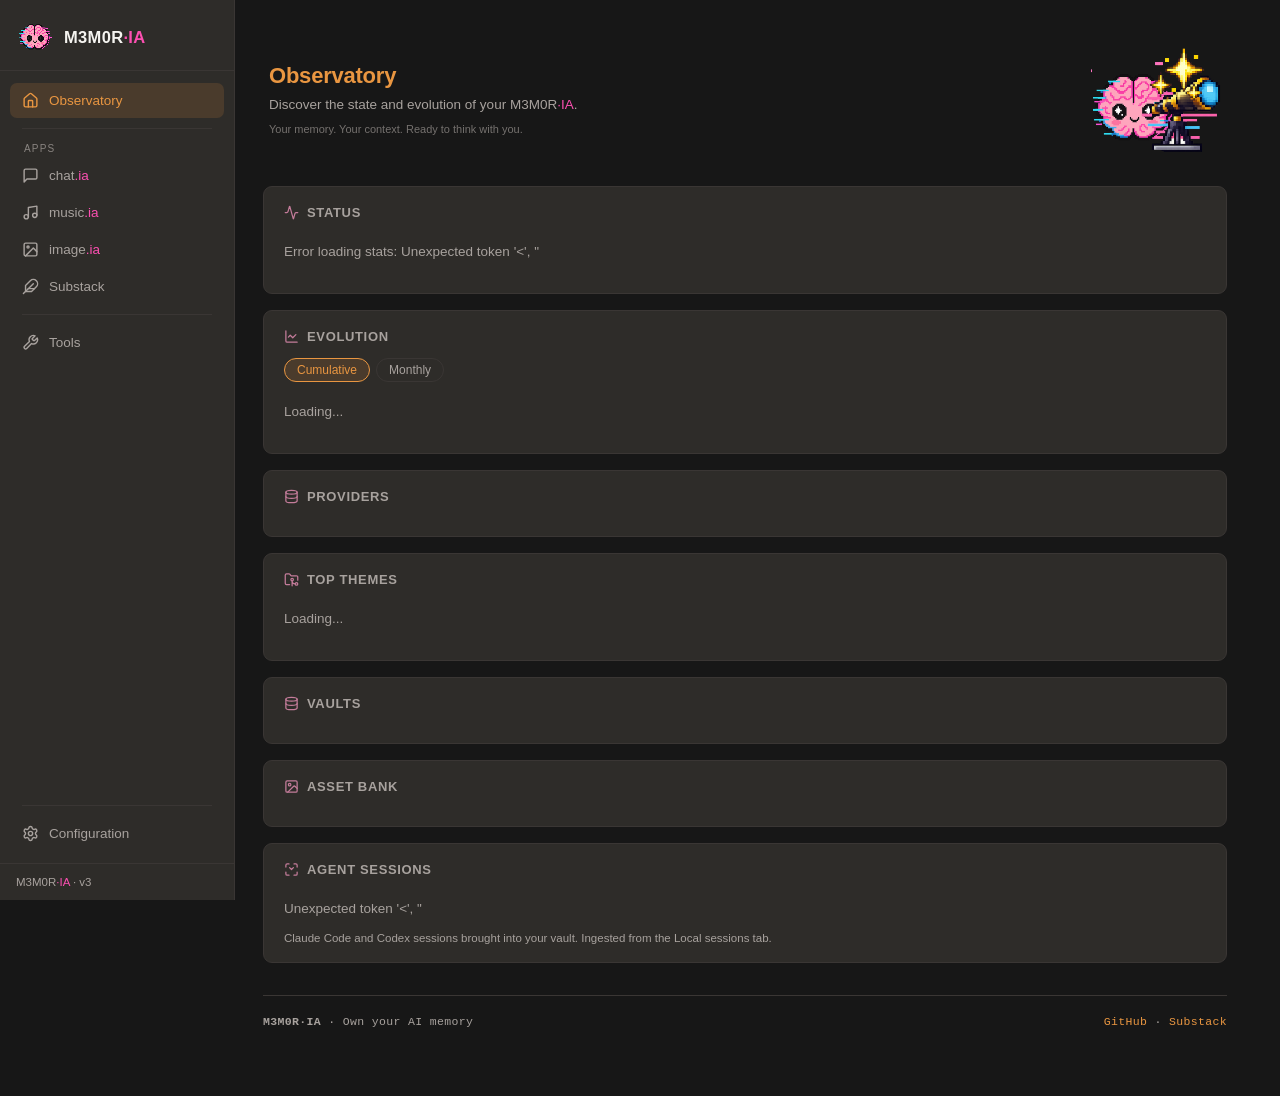
==== commit 321a88b8: "feat(ui): Herramientas en la barra lateral, con Galerias y Taller (edicion inglesa) Tools con sus pe" ====
--- a/web/index.html
+++ b/web/index.html
@@ -2,9 +2,9 @@
 <!--
   M3M0R·IA (MemorIA2GO)  ·  https://v0raonline.github.io/MemorIA2GO/
   Copyright (c) 2024-2026 V0ra (v0raonline)
-  Licencia CC BY-NC-SA 4.0 — sin fines comerciales.
+  License CC BY-NC-SA 4.0 — non-commercial use only.
 -->
-<html lang="es">
+<html lang="en">
 <head>
 <meta charset="utf-8">
 <meta name="author" content="V0ra (v0raonline)">
@@ -19,7 +19,7 @@
 <aside class="sidebar">
 
   <div class="brand">
-    <img src="assets/M3M0R-IA_Small.png" alt="Logo M3M0R·IA" class="brand-logo">
+    <img src="assets/M3M0R-IA_Small.png" alt="M3M0R·IA logo" class="brand-logo">
     <div class="brand-text">
       <h1>M3M0R<span class="brand-ia">·IA</span></h1>
     </div>
@@ -28,7 +28,7 @@
   <nav>
     <button class="tab-btn active" data-tab="dashboard">
       <svg xmlns="http://www.w3.org/2000/svg" viewBox="0 0 24 24" fill="none" stroke="currentColor" stroke-width="2" stroke-linecap="round" stroke-linejoin="round"><path d="M15 21v-8a1 1 0 0 0-1-1h-4a1 1 0 0 0-1 1v8" /><path d="M3 10a2 2 0 0 1 .709-1.528l7-6a2 2 0 0 1 2.582 0l7 6A2 2 0 0 1 21 10v9a2 2 0 0 1-2 2H5a2 2 0 0 1-2-2z" /></svg>
-      <span>Observatorio</span>
+      <span>Observatory</span>
     </button>
 
     <div class="nav-sep" aria-hidden="true"></div>
@@ -58,7 +58,7 @@
          pestanas arriba como chat.ia. Decidido con V0ra el 2026-10-23. -->
     <button class="tab-btn" data-tab="tools-app" data-app="tools">
       <svg xmlns="http://www.w3.org/2000/svg" viewBox="0 0 24 24" fill="none" stroke="currentColor" stroke-width="2" stroke-linecap="round" stroke-linejoin="round"><path d="M14.7 6.3a1 1 0 0 0 0 1.4l1.6 1.6a1 1 0 0 0 1.4 0l3.77-3.77a6 6 0 0 1-7.94 7.94l-6.91 6.91a2.12 2.12 0 0 1-3-3l6.91-6.91a6 6 0 0 1 7.94-7.94l-3.76 3.76z" /></svg>
-      <span>Herramientas</span>
+      <span>Tools</span>
       <span id="tools-app-badge" class="app-badge"></span>
     </button>
 
@@ -67,7 +67,7 @@
 
     <button class="tab-btn" data-tab="config">
       <svg xmlns="http://www.w3.org/2000/svg" viewBox="0 0 24 24" fill="none" stroke="currentColor" stroke-width="2" stroke-linecap="round" stroke-linejoin="round"><path d="M9.671 4.136a2.34 2.34 0 0 1 4.659 0 2.34 2.34 0 0 0 3.319 1.915 2.34 2.34 0 0 1 2.33 4.033 2.34 2.34 0 0 0 0 3.831 2.34 2.34 0 0 1-2.33 4.033 2.34 2.34 0 0 0-3.319 1.915 2.34 2.34 0 0 1-4.659 0 2.34 2.34 0 0 0-3.32-1.915 2.34 2.34 0 0 1-2.33-4.033 2.34 2.34 0 0 0 0-3.831A2.34 2.34 0 0 1 6.35 6.051a2.34 2.34 0 0 0 3.319-1.915" /><circle cx="12" cy="12" r="3" /></svg>
-      <span>Configuración</span> <span id="config-badge"></span>
+      <span>Configuration</span> <span id="config-badge"></span>
     </button>
   </nav>
 
@@ -79,7 +79,7 @@
 
   <!--
     Top-tabs por app. Solo se muestra cuando la app seleccionada en la
-    sidebar tiene sub-pasos de flujo. Hoy: chat.ia. music.ia, image.ia y Substack
+    sidebar tiene sub-pasos de flujo. Hoy: chat.ia. music.ia y Substack
     dejan la tira oculta y muestran su panel completo (music tiene
     Suno/Flow como folds internos; Substack tiene sus cards inline).
     Los data-tab siguen apuntando a los mismos panel-* de siempre, para
@@ -87,22 +87,22 @@
   -->
   <div class="top-tabs" id="chat-tabs" data-app="chat" style="display:none;">
     <button class="top-tab active" data-tab="verificar">
-      Verificación <span id="verificar-badge"></span>
+      Verification <span id="verificar-badge"></span>
     </button>
     <button class="top-tab" data-tab="run">
-      Construcción <span id="pipeline-badge"></span>
+      Construction <span id="pipeline-badge"></span>
     </button>
     <button class="top-tab" data-tab="gizmos">
-      Cartografía <span id="gizmo-count-badge"></span>
+      Cartography <span id="gizmo-count-badge"></span>
     </button>
     <button class="top-tab" data-tab="reconexion">
-      Sesiones locales
+      Local sessions <span id="pendientes-count-badge"></span>
     </button>
   </div>
 
   <div class="top-tabs" id="tools-tabs" data-app="tools" style="display:none;">
-    <button class="top-tab active" data-tab="galerias">Galerías</button>
-    <button class="top-tab" data-tab="taller">Taller <span id="pendientes-count-badge"></span></button>
+    <button class="top-tab active" data-tab="galerias">Galleries</button>
+    <button class="top-tab" data-tab="taller">Workshop <span id="taller-badge"></span></button>
   </div>
 
   <!-- DASHBOARD -->
@@ -110,39 +110,39 @@
 
     <div class="panel-header">
       <div class="panel-header-text">
-        <h1>Observatorio</h1>
-        <p class="panel-header-desc">Descubre el estado y la evolución de tu M3M0R<span class="brand-ia">·IA</span>.</p>
-        <p class="panel-header-brand">Tu memoria. Tu contexto. Listo para pensar contigo.</p>
+        <h1>Observatory</h1>
+        <p class="panel-header-desc">Discover the state and evolution of your M3M0R<span class="brand-ia">·IA</span>.</p>
+        <p class="panel-header-brand">Your memory. Your context. Ready to think with you.</p>
       </div>
       <img src="assets/observatorio.png" alt="" class="panel-header-icon">
     </div>
 
     <div class="card">
-      <h2><svg class="h2-icon" xmlns="http://www.w3.org/2000/svg" viewBox="0 0 24 24" fill="none" stroke="currentColor" stroke-width="2" stroke-linecap="round" stroke-linejoin="round"><path d="M22 12h-2.48a2 2 0 0 0-1.93 1.46l-2.35 8.36a.25.25 0 0 1-.48 0L9.24 2.18a.25.25 0 0 0-.48 0l-2.35 8.36A2 2 0 0 1 4.49 12H2" /></svg>Estado</h2>
+      <h2><svg class="h2-icon" xmlns="http://www.w3.org/2000/svg" viewBox="0 0 24 24" fill="none" stroke="currentColor" stroke-width="2" stroke-linecap="round" stroke-linejoin="round"><path d="M22 12h-2.48a2 2 0 0 0-1.93 1.46l-2.35 8.36a.25.25 0 0 1-.48 0L9.24 2.18a.25.25 0 0 0-.48 0l-2.35 8.36A2 2 0 0 1 4.49 12H2" /></svg>Status</h2>
       <div id="dashboard-summary" class="stat-grid">
-        <div class="empty-note">Cargando...</div>
+        <div class="empty-note">Loading...</div>
       </div>
       <div id="stats-freshness" class="chart-note"></div>
     </div>
 
     <div class="card">
-      <h2><svg class="h2-icon" xmlns="http://www.w3.org/2000/svg" viewBox="0 0 24 24" fill="none" stroke="currentColor" stroke-width="2" stroke-linecap="round" stroke-linejoin="round"><path d="M3 3v16a2 2 0 0 0 2 2h16" /><path d="m19 9-5 5-4-4-3 3" /></svg>Evolución</h2>
+      <h2><svg class="h2-icon" xmlns="http://www.w3.org/2000/svg" viewBox="0 0 24 24" fill="none" stroke="currentColor" stroke-width="2" stroke-linecap="round" stroke-linejoin="round"><path d="M3 3v16a2 2 0 0 0 2 2h16" /><path d="m19 9-5 5-4-4-3 3" /></svg>Evolution</h2>
       <div class="chart-toggle">
-        <button id="evo-btn-acum" class="active">Acumulada</button>
-        <button id="evo-btn-mensual">Por mes</button>
-      </div>
-      <div id="evolution-chart"><div class="empty-note">Cargando...</div></div>
+        <button id="evo-btn-acum" class="active">Cumulative</button>
+        <button id="evo-btn-mensual">Monthly</button>
+      </div>
+      <div id="evolution-chart"><div class="empty-note">Loading...</div></div>
       <div id="evolution-note" class="chart-note"></div>
     </div>
 
     <div class="card">
-      <h2><svg class="h2-icon" xmlns="http://www.w3.org/2000/svg" viewBox="0 0 24 24" fill="none" stroke="currentColor" stroke-width="2" stroke-linecap="round" stroke-linejoin="round"><ellipse cx="12" cy="5" rx="9" ry="3" /><path d="M3 5V19A9 3 0 0 0 21 19V5" /><path d="M3 12A9 3 0 0 0 21 12" /></svg>Proveedores</h2>
+      <h2><svg class="h2-icon" xmlns="http://www.w3.org/2000/svg" viewBox="0 0 24 24" fill="none" stroke="currentColor" stroke-width="2" stroke-linecap="round" stroke-linejoin="round"><ellipse cx="12" cy="5" rx="9" ry="3" /><path d="M3 5V19A9 3 0 0 0 21 19V5" /><path d="M3 12A9 3 0 0 0 21 12" /></svg>Providers</h2>
       <div id="dashboard-providers" class="stat-grid"></div>
     </div>
 
     <div class="card">
-      <h2><svg class="h2-icon" xmlns="http://www.w3.org/2000/svg" viewBox="0 0 24 24" fill="none" stroke="currentColor" stroke-width="2" stroke-linecap="round" stroke-linejoin="round"><path d="M18 19a5 5 0 0 1-5-5v8" /><path d="M9 20H4a2 2 0 0 1-2-2V5a2 2 0 0 1 2-2h3.9a2 2 0 0 1 1.69.9l.81 1.2a2 2 0 0 0 1.67.9H20a2 2 0 0 1 2 2v5" /><circle cx="13" cy="12" r="2" /><circle cx="20" cy="19" r="2" /></svg>Top temas</h2>
-      <div id="topics-top"><div class="empty-note">Cargando...</div></div>
+      <h2><svg class="h2-icon" xmlns="http://www.w3.org/2000/svg" viewBox="0 0 24 24" fill="none" stroke="currentColor" stroke-width="2" stroke-linecap="round" stroke-linejoin="round"><path d="M18 19a5 5 0 0 1-5-5v8" /><path d="M9 20H4a2 2 0 0 1-2-2V5a2 2 0 0 1 2-2h3.9a2 2 0 0 1 1.69.9l.81 1.2a2 2 0 0 0 1.67.9H20a2 2 0 0 1 2 2v5" /><circle cx="13" cy="12" r="2" /><circle cx="20" cy="19" r="2" /></svg>Top themes</h2>
+      <div id="topics-top"><div class="empty-note">Loading...</div></div>
       <div id="topics-coverage" class="chart-note"></div>
     </div>
 
@@ -152,14 +152,14 @@
     </div>
 
     <div class="card">
-      <h2><svg class="h2-icon" xmlns="http://www.w3.org/2000/svg" viewBox="0 0 24 24" fill="none" stroke="currentColor" stroke-width="2" stroke-linecap="round" stroke-linejoin="round"><rect width="18" height="18" x="3" y="3" rx="2" ry="2" /><circle cx="9" cy="9" r="2" /><path d="m21 15-3.086-3.086a2 2 0 0 0-2.828 0L6 21" /></svg>Banco de assets</h2>
+      <h2><svg class="h2-icon" xmlns="http://www.w3.org/2000/svg" viewBox="0 0 24 24" fill="none" stroke="currentColor" stroke-width="2" stroke-linecap="round" stroke-linejoin="round"><rect width="18" height="18" x="3" y="3" rx="2" ry="2" /><circle cx="9" cy="9" r="2" /><path d="m21 15-3.086-3.086a2 2 0 0 0-2.828 0L6 21" /></svg>Asset bank</h2>
       <div id="dashboard-images" class="stat-grid"></div>
     </div>
 
     <div class="card">
-      <h2><svg class="h2-icon" xmlns="http://www.w3.org/2000/svg" viewBox="0 0 24 24" fill="none" stroke="currentColor" stroke-width="2" stroke-linecap="round" stroke-linejoin="round"><path d="M8 3H5a2 2 0 0 0-2 2v3" /><path d="M21 8V5a2 2 0 0 0-2-2h-3" /><path d="M3 16v3a2 2 0 0 0 2 2h3" /><path d="M16 21h3a2 2 0 0 0 2-2v-3" /><path d="m9 9 3 3 3-3" /></svg>Sesiones de agente</h2>
-      <div id="dashboard-sessions" class="stat-grid"><div class="empty-note">Cargando...</div></div>
-      <div class="chart-note">Sesiones de Claude Code y Codex traídas a tu vault. Se ingieren desde la pestaña Sesiones locales.</div>
+      <h2><svg class="h2-icon" xmlns="http://www.w3.org/2000/svg" viewBox="0 0 24 24" fill="none" stroke="currentColor" stroke-width="2" stroke-linecap="round" stroke-linejoin="round"><path d="M8 3H5a2 2 0 0 0-2 2v3" /><path d="M21 8V5a2 2 0 0 0-2-2h-3" /><path d="M3 16v3a2 2 0 0 0 2 2h3" /><path d="M16 21h3a2 2 0 0 0 2-2v-3" /><path d="m9 9 3 3 3-3" /></svg>Agent sessions</h2>
+      <div id="dashboard-sessions" class="stat-grid"><div class="empty-note">Loading...</div></div>
+      <div class="chart-note">Claude Code and Codex sessions brought into your vault. Ingested from the Local sessions tab.</div>
     </div>
 
     <!-- MUSIC·0LOGY: herramienta hermana, pipeline propio, misma casa.
@@ -177,137 +177,137 @@
          para que la tarjeta este completa aunque el CSV no se haya
          descargado. Solo aparece si hay export de Substack en la carpeta. -->
     <div class="card" id="card-substack" style="display:none;">
-      <h2><svg class="h2-icon" xmlns="http://www.w3.org/2000/svg" viewBox="0 0 24 24" fill="none" stroke="currentColor" stroke-width="2" stroke-linecap="round" stroke-linejoin="round"><path d="M20.24 12.24a6 6 0 0 0-8.49-8.49L5 10.5V19h8.5z" /><line x1="16" y1="8" x2="2" y2="22" /><line x1="17.5" y1="15" x2="9" y2="15" /></svg><span>Tintero</span></h2>
+      <h2><svg class="h2-icon" xmlns="http://www.w3.org/2000/svg" viewBox="0 0 24 24" fill="none" stroke="currentColor" stroke-width="2" stroke-linecap="round" stroke-linejoin="round"><path d="M20.24 12.24a6 6 0 0 0-8.49-8.49L5 10.5V19h8.5z" /><line x1="16" y1="8" x2="2" y2="22" /><line x1="17.5" y1="15" x2="9" y2="15" /></svg><span>Inkwell</span></h2>
       <div id="dashboard-substack" class="stat-grid"></div>
       <p id="substack-pubs" class="field-help" style="display:none;"></p>
     </div>
   </section>
 
-  <!-- CONFIGURACION -->
+  <!-- CONFIGURATION -->
   <section id="panel-config" class="panel">
     <div class="panel-header">
       <div class="panel-header-text">
-        <h1>Configuración</h1>
-        <p class="panel-header-desc">Prepara la reconstrucción de tu M3M0R<span class="brand-ia">·IA</span>.</p>
-        <p class="panel-header-brand">Tu memoria. Tu contexto. Listo para pensar contigo.</p>
+        <h1>Configuration</h1>
+        <p class="panel-header-desc">Prepare the reconstruction of your M3M0R<span class="brand-ia">·IA</span>.</p>
+        <p class="panel-header-brand">Your memory. Your context. Ready to think with you.</p>
       </div>
       <img src="assets/configuracion.png" alt="" class="panel-header-icon">
     </div>
 
     <div class="card">
-      <h2>Rutas</h2>
-      <div class="field">
-        <label for="cfg-base_vault">Carpeta base (donde viven RAW_VAULT / MERGED_VAULT / PRJ_VAULT)</label>
+      <h2>Paths</h2>
+      <div class="field">
+        <label for="cfg-base_vault">Base folder (home of RAW_VAULT / MERGED_VAULT / PRJ_VAULT)</label>
         <input type="text" id="cfg-base_vault" autocomplete="off">
         <div class="path-suggest" id="suggest-base_vault"></div>
       </div>
       <div class="field">
-        <label for="cfg-exports_dir">Carpeta con tus exports (.zip / .json / .html / .csv)</label>
+        <label for="cfg-exports_dir">Folder with your exports (.zip / .json / .html / .csv)</label>
         <input type="text" id="cfg-exports_dir" autocomplete="off">
         <div class="path-suggest" id="suggest-exports_dir"></div>
       </div>
       <div class="field">
-        <label for="cfg-gizmo_map">Ruta a gizmo_map.json (mapa de proyectos)</label>
+        <label for="cfg-gizmo_map">Path to gizmo_map.json (project map)</label>
         <input type="text" id="cfg-gizmo_map" autocomplete="off">
         <div class="path-suggest" id="suggest-gizmo_map"></div>
       </div>
       <div class="field">
-        <label for="cfg-suno_backup">MUSIC<span class="brand-ia">·0</span>LOGY — carpeta del backup de Suno</label>
+        <label for="cfg-suno_backup">MUSIC<span class="brand-ia">·0</span>LOGY — Suno backup folder</label>
         <input type="text" id="cfg-suno_backup" autocomplete="off">
         <div class="path-suggest" id="suggest-suno_backup"></div>
       </div>
       <div class="field">
-        <label for="cfg-suno_vault">MUSIC<span class="brand-ia">·0</span>LOGY — vault de música</label>
+        <label for="cfg-suno_vault">MUSIC<span class="brand-ia">·0</span>LOGY — music vault</label>
         <input type="text" id="cfg-suno_vault" autocomplete="off">
         <div class="path-suggest" id="suggest-suno_vault"></div>
       </div>
       <div class="field">
-        <label for="cfg-flowmusic_backup">MUSIC<span class="brand-ia">·0</span>LOGY — carpeta del backup de Flow Music</label>
+        <label for="cfg-flowmusic_backup">MUSIC<span class="brand-ia">·0</span>LOGY — Flow Music backup folder</label>
         <input type="text" id="cfg-flowmusic_backup" autocomplete="off">
         <div class="path-suggest" id="suggest-flowmusic_backup"></div>
       </div>
       <div class="field">
-        <label for="cfg-flowmusic_vault">MUSIC<span class="brand-ia">·0</span>LOGY — vault de Flow Music</label>
+        <label for="cfg-flowmusic_vault">MUSIC<span class="brand-ia">·0</span>LOGY — Flow Music vault</label>
         <input type="text" id="cfg-flowmusic_vault" autocomplete="off">
         <div class="path-suggest" id="suggest-flowmusic_vault"></div>
       </div>
       <div class="field">
-        <label for="cfg-copilot_images_backup">image<span class="brand-ia">.ia</span> — carpeta del backup de imágenes de Copilot</label>
+        <label for="cfg-copilot_images_backup">image<span class="brand-ia">.ia</span> — Copilot images backup folder</label>
         <input type="text" id="cfg-copilot_images_backup" autocomplete="off">
         <div class="path-suggest" id="suggest-copilot_images_backup"></div>
       </div>
       <div class="field">
-        <label for="cfg-copilot_images_vault">image<span class="brand-ia">.ia</span> — vault de imágenes de Copilot</label>
+        <label for="cfg-copilot_images_vault">image<span class="brand-ia">.ia</span> — Copilot images vault</label>
         <input type="text" id="cfg-copilot_images_vault" autocomplete="off">
         <div class="path-suggest" id="suggest-copilot_images_vault"></div>
       </div>
       <div class="field">
-        <label for="cfg-substack_vault">Tintero — vault de publicaciones</label>
+        <label for="cfg-substack_vault">Inkwell — publications vault</label>
         <input type="text" id="cfg-substack_vault" autocomplete="off">
         <div class="path-suggest" id="suggest-substack_vault"></div>
       </div>
     </div>
 
     <div class="card">
-      <h2>Opciones</h2>
-      <div class="field">
-        <label for="cfg-prj_vault_name">Nombre del vault de proyectos</label>
+      <h2>Options</h2>
+      <div class="field">
+        <label for="cfg-prj_vault_name">Project vault name</label>
         <input type="text" id="cfg-prj_vault_name">
       </div>
       <div class="checkbox-row">
-        <label><input type="checkbox" id="cfg-by_year"> Organizar por año</label>
-        <label><input type="checkbox" id="cfg-by_month"> Organizar por mes</label>
-        <label><input type="checkbox" id="cfg-make_index"> Generar índice de conversaciones</label>
-      </div>
-    </div>
-
-    <div class="card">
-      <h2>Apariencia</h2>
-      <div class="field">
-        <label for="cfg-theme">Tema de color</label>
+        <label><input type="checkbox" id="cfg-by_year"> Organize by year</label>
+        <label><input type="checkbox" id="cfg-by_month"> Organize by month</label>
+        <label><input type="checkbox" id="cfg-make_index"> Generate conversation index</label>
+      </div>
+    </div>
+
+    <div class="card">
+      <h2>Appearance</h2>
+      <div class="field">
+        <label for="cfg-theme">Color theme</label>
         <select id="cfg-theme" class="theme-select">
-          <option value="warm">warm — cálido (por defecto)</option>
-          <option value="cool">cool — frío</option>
-          <option value="light">claro — luz de mañana</option>
+          <option value="warm">warm — cozy (default)</option>
+          <option value="cool">cool — chilly</option>
+          <option value="light">light — morning light</option>
         </select>
-        <p class="field-help">El cambio se aplica al instante para que lo veas antes de guardar.</p>
-      </div>
-    </div>
-
-    <button class="btn" id="btn-save-config">Guardar configuración</button>
+        <p class="field-help">Applied instantly so you see it before saving.</p>
+      </div>
+    </div>
+
+    <button class="btn" id="btn-save-config">Save configuration</button>
     <div id="config-msg" class="msg"></div>
   </section>
 
-  <!-- VERIFICAR -->
+  <!-- VERIFY -->
   <section id="panel-verificar" class="panel">
     <div class="panel-header">
       <div class="panel-header-text">
-        <h1>Verificación</h1>
-        <p class="panel-header-desc">Comprueba los requisitos de tu M3M0R<span class="brand-ia">·IA</span>.</p>
-        <p class="panel-header-brand">Tu memoria. Tu contexto. Listo para pensar contigo.</p>
+        <h1>Verification</h1>
+        <p class="panel-header-desc">Check the requirements of your M3M0R<span class="brand-ia">·IA</span>.</p>
+        <p class="panel-header-brand">Your memory. Your context. Ready to think with you.</p>
       </div>
       <img src="assets/verificacion.png" alt="" class="panel-header-icon">
     </div>
 
     <div class="card">
-      <h2>Verificación previa</h2>
+      <h2>Pre-flight check</h2>
       <p style="color:var(--text-dim); font-size:13px; margin-top:-6px;">
-        Comprueba la configuración antes de ejecutar — detecta, por ejemplo, si el archivo
-        que se usaría como export no es realmente un export de ChatGPT (le pasó a V0ra, por eso existe esta pestaña).
-      </p>
-      <button class="btn" id="btn-verificar">Verificar ahora</button>
+        Checks your configuration before running — it catches, for example, an export file
+        that isn't actually a ChatGPT export (it happened to V0ra; that's why this tab exists).
+      </p>
+      <button class="btn" id="btn-verificar">Verify now</button>
       <div id="verificar-results" style="margin-top:16px;"></div>
     </div>
   </section>
 
-  <!-- GIZMOS / CARTOGRAFIA -->
+  <!-- GIZMOS / CARTOGRAPHY -->
   <section id="panel-gizmos" class="panel">
 
     <div class="panel-header">
       <div class="panel-header-text">
-        <h1>Cartografía</h1>
-        <p class="panel-header-desc">Descubre las relaciones en tu M3M0R<span class="brand-ia">·IA</span>.</p>
-        <p class="panel-header-brand">Tu memoria. Tu contexto. Listo para pensar contigo.</p>
+        <h1>Cartography</h1>
+        <p class="panel-header-desc">Discover the relationships in your M3M0R<span class="brand-ia">·IA</span>.</p>
+        <p class="panel-header-brand">Your memory. Your context. Ready to think with you.</p>
       </div>
       <img src="assets/cartografia.png" alt="" class="panel-header-icon">
     </div>
@@ -316,42 +316,42 @@
       <div class="metro">
         <div class="metro-stop">
           <div class="metro-dot">1</div>
-          <div class="metro-label">Nube</div>
-          <div class="metro-sub">mira de qué hablan<br>tus huérfanas</div>
+          <div class="metro-label">Cloud</div>
+          <div class="metro-sub">see what your<br>orphans talk about</div>
         </div>
         <div class="metro-line"></div>
         <div class="metro-stop">
           <div class="metro-dot">2</div>
-          <div class="metro-label">Temas</div>
-          <div class="metro-sub">agrupa con las palabras<br>que reconozcas</div>
+          <div class="metro-label">Themes</div>
+          <div class="metro-sub">group them with words<br>you recognize</div>
         </div>
         <div class="metro-line"></div>
         <div class="metro-stop">
           <div class="metro-dot">3</div>
-          <div class="metro-label">Índice</div>
-          <div class="metro-sub">una nota por tema<br>en MERGED/_Temas</div>
+          <div class="metro-label">Index</div>
+          <div class="metro-sub">one note per theme<br>in MERGED/_Topics</div>
         </div>
         <div class="metro-line"></div>
         <div class="metro-stop">
           <div class="metro-dot">4</div>
-          <div class="metro-label">Grafo</div>
-          <div class="metro-sub">Obsidian enlaza:<br>el anillo gana gravedad</div>
+          <div class="metro-label">Graph</div>
+          <div class="metro-sub">Obsidian links them:<br>the ring gains gravity</div>
         </div>
       </div>
     </div>
 
     <div class="card">
       <details class="card-fold" open>
-        <summary><h2>Nube de huérfanas</h2></summary>
-        <p class="card-help">
-          <strong>Empieza aquí.</strong> Pulsa «Generar nube» y verás el vocabulario de tus
-          conversaciones sin proyecto: cuanto más grande una palabra, en más notas aparece
-          (títulos incluidos). Las <span style="color:var(--magenta)">magenta</span> coinciden
-          con nombres de proyectos que ya existen — candidatas naturales a tema. Clic en
-          cualquier palabra para ver qué notas la contienen. Esto es solo un catalejo:
-          aquí no se clasifica ni se modifica nada.
-        </p>
-        <button class="btn secondary" id="btn-load-cloud">Generar nube</button>
+        <summary><h2>Orphan cloud</h2></summary>
+        <p class="card-help">
+          <strong>Start here.</strong> Hit "Generate cloud" and you'll see the vocabulary of
+          your project-less conversations: the bigger a word, the more notes it appears in
+          (titles included). The <span style="color:var(--magenta)">magenta</span> ones match
+          names of projects that already exist — natural candidates for a theme. Click any
+          word to see which notes contain it. This is just a spyglass: nothing gets
+          classified or modified here.
+        </p>
+        <button class="btn secondary" id="btn-load-cloud">Generate cloud</button>
         <div id="orphan-cloud" style="margin-top:14px;"></div>
         <div id="cloud-notes" style="margin-top:10px;"></div>
       </details>
@@ -359,24 +359,24 @@
 
     <div class="card">
       <details class="card-fold">
-        <summary><h2>Temas</h2></summary>
-        <p class="card-help">
-          <strong>Con lo que la nube te enseñó</strong>, crea temas: un nombre y sus palabras
-          separadas por comas. Valen palabras sueltas (<code>espejo</code>), frases
-          (<code>mas alla del prompt</code>) y reglas de metadatos con el formato
-          <code>campo=valor</code> — por ejemplo <code>source=claude_export</code> agrupa todo
-          lo importado de Claude. Una nota puede caer en varios temas: eso es lo sano.
-          «Guardar temas» persiste tu curación en <code>topic_map.json</code>;
-          «Generar índice» crea una nota por tema en <code>MERGED_VAULT/_Temas</code>
-          con enlaces a sus huérfanas, y el grafo de Obsidian hace el resto.
-          Las conversaciones no se tocan, el índice es regenerable y desechable, y la
-          Construcción lo mantiene fresco sola.
+        <summary><h2>Themes</h2></summary>
+        <p class="card-help">
+          <strong>With what the cloud showed you</strong>, create themes: a name and its words
+          separated by commas. Single words work (<code>mirror</code>), so do phrases
+          (<code>beyond the prompt</code>) and metadata rules in the form
+          <code>field=value</code> — for example <code>source=claude_export</code> groups
+          everything imported from Claude. A note can fall into several themes: that's the
+          healthy part. "Save themes" persists your curation in <code>topic_map.json</code>;
+          "Generate index" creates one note per theme in <code>MERGED_VAULT/_Topics</code>
+          with links to its orphans, and Obsidian's graph does the rest.
+          Conversations are never touched, the index is regenerable and disposable, and
+          Construction keeps it fresh on its own.
         </p>
         <div id="topics-list"></div>
         <div class="run-buttons" style="margin-top:10px;">
-          <button class="btn secondary" id="btn-add-topic">Añadir tema</button>
-          <button class="btn" id="btn-save-topics">Guardar temas</button>
-          <button class="btn secondary" id="btn-generate-topics">Generar índice</button>
+          <button class="btn secondary" id="btn-add-topic">Add theme</button>
+          <button class="btn" id="btn-save-topics">Save themes</button>
+          <button class="btn secondary" id="btn-generate-topics">Generate index</button>
         </div>
         <div id="topics-msg" class="msg"></div>
       </details>
@@ -384,32 +384,31 @@
 
     <div class="card">
       <details class="card-fold">
-        <summary><h2>Proyectos huérfanos (ChatGPT)</h2></summary>
-        <p class="card-help">
-          <strong>Qué es esto:</strong> en ChatGPT, una conversación puede nacer dentro de un
-          «proyecto» que el export identifica con un ID interno (gizmo) pero sin nombre humano.
-          Cada fila de abajo es uno de esos IDs aún sin bautizar. Para ayudarte a reconocerlo
-          te mostramos el título de una de sus conversaciones como muestra, y desplegando la
-          fila verás la lista completa con fechas. Escribe el nombre que tú le darías y pulsa
-          «Guardar»: el nombre se apunta en <code>gizmo_map.json</code>, el vault existente se
-          corrige in-place y se relanzan los pasos 2→4 — sin repetir la importación. Las filas
-          que dejes en blanco seguirán esperando aquí, sin prisa.
+        <summary><h2>Orphan projects (ChatGPT)</h2></summary>
+        <p class="card-help">
+          <strong>What is this:</strong> in ChatGPT, a conversation can be born inside a
+          "project" that the export identifies with an internal ID (gizmo) but no human name.
+          Each row below is one of those unnamed IDs. To help you recognize it, we show the
+          title of one of its conversations as a sample, and expanding the row reveals the
+          full list with dates. Type the name you would give it and hit "Save": the name is
+          recorded in <code>gizmo_map.json</code>, the existing vault is patched in place,
+          and steps 2→4 are relaunched — without repeating the import. Rows you leave blank
+          will keep waiting here, no rush.
         </p>
         <div id="gizmos-list"></div>
-        <button class="btn" id="btn-save-gizmos" style="margin-top:14px;">Guardar y actualizar vault</button>
+        <button class="btn" id="btn-save-gizmos" style="margin-top:14px;">Save and update vault</button>
         <div id="gizmos-msg" class="msg"></div>
       </details>
     </div>
   </section>
 
-  <!-- RECONEXION -->
   <!-- MUSIC·0LOGY -->
   <section id="panel-musicology" class="panel">
     <div class="panel-header">
       <div class="panel-header-text">
         <h1>MUSIC<span class="brand-ia">·0</span>LOGY</h1>
-        <p class="panel-header-desc">Rescata tus bibliotecas de música y ponlas en orden.</p>
-        <p class="panel-header-brand">Tu memoria. Tu contexto. Listo para pensar contigo.</p>
+        <p class="panel-header-desc">Rescue your music libraries and put them in order.</p>
+        <p class="panel-header-brand">Your memory. Your context. Ready to think with you.</p>
       </div>
       <img src="assets/musicology.png" alt="" class="panel-header-icon"
            onerror="this.style.display='none'">
@@ -425,128 +424,129 @@
       </summary>
 
     <div class="card">
-      <h2>Captura</h2>
+      <h2>Capture</h2>
       <p class="card-help">
-        Suno no tiene export. Su biblioteca se pide a la API con un token que copias
-        del navegador y que caduca en minutos — por eso este paso es manual a propósito.
-        Es lo único de la aplicación que sale a Internet, y solo cuando tú lo lanzas.
-      </p>
-
-      <div class="metro">
-        <div class="metro-stop">
-          <div class="metro-dot">1</div>
-          <div class="metro-label">suno.com</div>
-          <div class="metro-sub">abre tu Library<br>con la sesión iniciada</div>
-        </div>
-        <div class="metro-line"></div>
-        <div class="metro-stop">
-          <div class="metro-dot">2</div>
-          <div class="metro-label">F12 → Network</div>
-          <div class="metro-sub">refresca la página<br>para ver las llamadas</div>
-        </div>
-        <div class="metro-line"></div>
-        <div class="metro-stop">
-          <div class="metro-dot">3</div>
-          <div class="metro-label">Lupa → «bearer»</div>
-          <div class="metro-sub">busca dentro de<br>las cabeceras</div>
-        </div>
-        <div class="metro-line"></div>
-        <div class="metro-stop">
-          <div class="metro-dot">4</div>
-          <div class="metro-label">Copia el JWT</div>
-          <div class="metro-sub">lo que va después<br>de «Bearer »</div>
-        </div>
-      </div>
+        Suno has no export. Its library can only be asked for through the API, with a
+        token you copy from your browser and that expires within minutes — which is why
+        this step is manual on purpose. It is the only part of the app that reaches out
+        to the internet, and only when you launch it.
+      </p>
 
       <details class="check-fold" style="margin-bottom:14px;">
         <summary>
-          <span class="check-fold-name">¿Esto te suena a criptología? Ábreme</span>
+          <span class="check-fold-name">Does this sound like cryptography? Open me</span>
         </summary>
         <div class="check-fold-body" style="line-height:1.6;">
           <p style="margin-top:0;">
-            Nada de lo de aquí abajo requiere saber programar. Es copiar un texto largo
-            de una pantalla a otra. Lo raro es dónde está escondido.
+            None of this needs programming. It's copying a long piece of text from one
+            screen to another. The odd part is where it's hidden.
           </p>
 
-          <p><strong>Qué vas a copiar.</strong> Un <em>token</em> es un pase temporal:
-          la prueba de que tu navegador ya inició sesión en Suno. Mientras dura, quien
-          lo tenga puede pedirle cosas a Suno como si fueras tú — así que no lo pegues
-          en ningún otro sitio. Caduca solo en minutos, y por eso este paso no se puede
-          automatizar: no hay nada que guardar.</p>
-
-          <p><strong>1. Abre tu biblioteca en Suno.</strong> Ve a suno.com con tu sesión
-          iniciada, la pantalla donde ves tus canciones.</p>
-
-          <p><strong>2. Abre las herramientas de desarrollo.</strong> Pulsa <code>F12</code>.
-          Si tu teclado tiene tecla <code>Fn</code>, quizá sea <code>Fn</code>+<code>F12</code>.
-          Se abre un panel lateral o inferior lleno de pestañas: es la consola que trae
-          de fábrica todo navegador. No vas a romper nada mirando.</p>
-
-          <p><strong>3. Ve a la pestaña «Network».</strong> En algunos navegadores se llama
-          «Red». Está vacía hasta que la página vuelva a pedir datos, así que
-          <strong>refresca</strong> (<code>F5</code>) sin cerrar el panel. Verás llenarse
-          una lista: cada línea es una petición que tu navegador le hace a Suno.</p>
-
-          <p><strong>4. Busca con la lupa.</strong> En esa pestaña hay un icono de lupa
-          (búsqueda). Ábrelo y escribe <code>bearer</code>. Esta búsqueda mira <em>dentro</em>
-          de las peticiones, no solo en sus nombres — que es justo lo que hace falta,
-          porque el token vive dentro. Te dejará señaladas las líneas que lo llevan.</p>
-
-          <p><strong>5. Ponte en la vista «Headers».</strong> Haz clic en uno de los
-          resultados: se abre un panel de detalle con sus propias pestañas —
-          <em>Headers</em> (o «Cabeceras»), Payload, Response… <strong>Tienes que estar en
-          Headers.</strong> En las otras vistas el token no aparece, y es donde más gente
-          se atasca.</p>
-
-          <p><strong>6. Copia el token.</strong> Busca la línea
-          <code>Authorization: Bearer eyJ...</code> y copia <strong>solo lo que va después
-          de la palabra «Bearer»</strong>: una tira larguísima que empieza por
-          <code>eyJ</code>. Sin la palabra «Bearer», sin comillas, sin espacios delante.</p>
-
-          <p style="margin-bottom:0;"><strong>Si algo no cuadra:</strong> hay peticiones a
-          <code>clerk.suno.com</code> que también llevan token pero no valen; las buenas van
-          a <code>studio-api</code>. Y si la descarga se corta a mitad, casi siempre es que
-          el token caducó — saca uno nuevo repitiendo esto y vuelve a lanzarla: retoma
-          donde se quedó, no empieza de cero.</p>
+          <p><strong>What you're copying.</strong> A <em>token</em> is a temporary pass:
+          proof that your browser is already signed in to Suno. While it lasts, whoever
+          holds it can ask Suno for things as if they were you — so don't paste it
+          anywhere else. It expires on its own within minutes, which is exactly why this
+          step can't be automated: there's nothing to store.</p>
+
+          <p><strong>1. Open your library on Suno.</strong> Go to suno.com signed in, to
+          the screen where you see your songs.</p>
+
+          <p><strong>2. Open the developer tools.</strong> Press <code>F12</code>. If your
+          keyboard has an <code>Fn</code> key, it may be <code>Fn</code>+<code>F12</code>.
+          A panel opens at the side or the bottom, full of tabs: it's the console every
+          browser ships with. Looking around breaks nothing.</p>
+
+          <p><strong>3. Go to the «Network» tab.</strong> It only records what happens
+          <em>while</em> it's open, so it starts empty — <strong>refresh the page</strong>
+          (<code>F5</code>) without closing the panel. A list fills up: each line is one
+          request your browser makes to Suno.</p>
+
+          <p><strong>4. Search with the magnifying glass.</strong> That same tab has a
+          <strong>magnifier</strong> icon. Open it and type <code>bearer</code>. This
+          search looks <em>inside</em> the requests, not just at their names — which is
+          what you need, because the token lives inside. It will flag the lines carrying
+          it.</p>
+
+          <p><strong>5. Switch to the «Headers» view.</strong> Click one of the results: a
+          detail panel opens with its own tabs — <em>Headers</em>, Payload, Response…
+          <strong>You have to be on Headers.</strong> The token doesn't show in the other
+          views, and this is where most people get stuck.</p>
+
+          <p><strong>6. Copy the token.</strong> Find the line
+          <code>Authorization: Bearer eyJ...</code> and copy <strong>only what comes after
+          the word «Bearer»</strong>: a very long string starting with <code>eyJ</code>.
+          Without the word «Bearer», without quotes, without leading spaces.</p>
+
+          <p style="margin-bottom:0;"><strong>If something doesn't add up:</strong> there
+          are requests to <code>clerk.suno.com</code> that also carry a token but won't
+          work; the good ones go to <code>studio-api</code>. And if the download stops
+          halfway, it's almost always the token expiring — get a fresh one by repeating
+          this and launch it again: it resumes where it left off, it doesn't start over.</p>
         </div>
       </details>
 
-      <div class="field">
-        <label for="suno-token">Authorization — solo el JWT, sin el prefijo «Bearer »</label>
+      <div class="metro">
+        <div class="metro-stop">
+          <div class="metro-dot">1</div>
+          <div class="metro-label">suno.com</div>
+          <div class="metro-sub">open your Library<br>signed in</div>
+        </div>
+        <div class="metro-line"></div>
+        <div class="metro-stop">
+          <div class="metro-dot">2</div>
+          <div class="metro-label">F12 → Network</div>
+          <div class="metro-sub">refresh the page<br>to see the requests</div>
+        </div>
+        <div class="metro-line"></div>
+        <div class="metro-stop">
+          <div class="metro-dot">3</div>
+          <div class="metro-label">Magnifier → «bearer»</div>
+          <div class="metro-sub">it searches inside<br>the headers</div>
+        </div>
+        <div class="metro-line"></div>
+        <div class="metro-stop">
+          <div class="metro-dot">4</div>
+          <div class="metro-label">Copy the JWT</div>
+          <div class="metro-sub">whatever comes after<br>«Bearer »</div>
+        </div>
+      </div>
+
+      <div class="field">
+        <label for="suno-token">Authorization — the JWT only, without the «Bearer » prefix</label>
         <input type="password" id="suno-token" autocomplete="off" spellcheck="false"
                placeholder="eyJhbGciOi...">
       </div>
       <p class="card-help" style="margin-top:-4px;">
-        No se guarda en ningún sitio: vive en memoria durante la descarga y se va
-        contigo al cerrar la pestaña. Caduca solo en minutos, así que tampoco habría
-        nada que guardar.
-      </p>
-
-      <button class="btn" id="btn-suno-backup">Descargar biblioteca</button>
+        It isn't stored anywhere: it lives in memory for the duration of the download and
+        leaves with you when you close the tab. It expires on its own within minutes, so
+        there would be nothing worth keeping anyway.
+      </p>
+
+      <button class="btn" id="btn-suno-backup">Download library</button>
       <div id="suno-backup-msg" class="msg"></div>
       <pre id="suno-log" class="log-box" style="display:none;"></pre>
     </div>
 
     <div class="card">
-      <h2>Verificación</h2>
+      <h2>Verification</h2>
       <p class="card-help">
-        Cruza los identificadores del índice contra los ficheros que hay en disco y
-        avisa de huecos, vacíos y corruptos. Merece la pena antes de construir: si el
-        token caducó a mitad de descarga, aquí es donde se ve.
-      </p>
-      <button class="btn" id="btn-suno-verify">Verificar backup</button>
+        Cross-checks the identifiers in the index against the files actually on disk and
+        reports gaps, empty files and corrupted ones. Worth doing before building: if the
+        token expired mid-download, this is where you see it.
+      </p>
+      <button class="btn" id="btn-suno-verify">Verify backup</button>
       <div id="suno-verify-msg" class="msg"></div>
       <pre id="suno-verify-out" class="log-box" style="display:none;"></pre>
     </div>
 
     <div class="card">
-      <h2>Construir el vault</h2>
+      <h2>Build the vault</h2>
       <p class="card-help">
-        Convierte el backup en notas de Obsidian, una por pista, con el linaje entre
-        covers, remixes y mashups resuelto como enlaces. Se regenera entero en cada
-        pasada: el backup es la fuente de verdad, el vault es derivado.
-      </p>
-      <button class="btn" id="btn-suno-build">Construir vault</button>
+        Turns the backup into Obsidian notes, one per track, with the lineage between
+        covers, remixes and mashups resolved as links. It's regenerated whole on every
+        pass: the backup is the source of truth, the vault is derived.
+      </p>
+      <button class="btn" id="btn-suno-build">Build vault</button>
       <div id="suno-build-msg" class="msg"></div>
       <pre id="suno-build-out" class="log-box" style="display:none;"></pre>
     </div>
@@ -559,86 +559,88 @@
       </summary>
 
       <div class="card">
-        <h2>Captura</h2>
-        <p class="card-help">
-          Flow Music tampoco tiene export. Se pide a su API con un token del navegador
-          que caduca en menos de una hora — por eso este paso también es manual. Por
-          debajo es Riffusion, aunque la web se presente como Google Flow Music.
+        <h2>Capture</h2>
+        <p class="card-help">
+          Flow Music has no export either. Its library is asked for through the API, with
+          a browser token that expires in under an hour — which is why this step is manual
+          too. Underneath it is Riffusion, even though the site presents itself as Google
+          Flow Music.
         </p>
 
         <div class="metro">
           <div class="metro-stop">
             <div class="metro-dot">1</div>
             <div class="metro-label">flowmusic.app</div>
-            <div class="metro-sub">abre tu biblioteca<br>con la sesión iniciada</div>
+            <div class="metro-sub">open your library<br>while signed in</div>
           </div>
           <div class="metro-line"></div>
           <div class="metro-stop">
             <div class="metro-dot">2</div>
             <div class="metro-label">F12 → Network</div>
-            <div class="metro-sub">filtra por «__api»<br>y refresca</div>
+            <div class="metro-sub">filter by «__api»<br>and refresh</div>
           </div>
           <div class="metro-line"></div>
           <div class="metro-stop">
             <div class="metro-dot">3</div>
             <div class="metro-label">Copy as cURL</div>
-            <div class="metro-sub">clic derecho sobre<br>cualquier petición</div>
+            <div class="metro-sub">right-click on<br>any request</div>
           </div>
           <div class="metro-line"></div>
           <div class="metro-stop">
             <div class="metro-dot">4</div>
-            <div class="metro-label">Copia el JWT</div>
-            <div class="metro-sub">lo que va después<br>de «Bearer »</div>
-          </div>
-        </div>
-
-        <p class="card-help">
-          <strong>Cópialo del cURL, no del panel Headers.</strong> Chrome corta ahí los
-          valores largos y los pinta con puntos suspensivos: te llevarías medio token con
-          un «…» dentro, y falla con un error que no explica nada.
-        </p>
-        <p class="card-help">
-          Este token es la prueba de que tu navegador ya inició sesión. Mientras dure,
-          quien lo tenga puede pedirle cosas a Flow Music como si fueras tú — no lo pegues
-          en ningún otro sitio.
-        </p>
-
-        <label for="flowmusic-token">Authorization — solo el JWT, sin el prefijo «Bearer »</label>
+            <div class="metro-label">Copy the JWT</div>
+            <div class="metro-sub">whatever comes<br>after «Bearer »</div>
+          </div>
+        </div>
+
+        <p class="card-help">
+          <strong>Copy it from the cURL, not from the Headers panel.</strong> Chrome
+          truncates long values there and paints them with an ellipsis: you would take
+          half a token with a «…» inside, and it fails with an error that explains
+          nothing.
+        </p>
+        <p class="card-help">
+          This token is the proof that your browser already signed in. While it lasts,
+          whoever holds it can ask Flow Music for things as if they were you — don't paste
+          it anywhere else.
+        </p>
+
+        <label for="flowmusic-token">Authorization — the JWT only, without the «Bearer » prefix</label>
         <input type="password" id="flowmusic-token" autocomplete="off" spellcheck="false"
                placeholder="eyJhbGciOiJI...">
 
-        <label for="flowmusic-formats">Formatos de audio</label>
+        <label for="flowmusic-formats">Audio formats</label>
         <select id="flowmusic-formats">
-          <option value="m4a,wav">m4a y wav — archivo completo, pesa varios GB</option>
-          <option value="m4a">solo m4a — ligero, suficiente para escuchar</option>
-          <option value="wav">solo wav — sin pérdida, sin copia comprimida</option>
+          <option value="m4a,wav">m4a and wav — full archive, several GB</option>
+          <option value="m4a">m4a only — light, enough to listen</option>
+          <option value="wav">wav only — lossless, no compressed copy</option>
         </select>
 
-        <button class="btn" id="btn-flowmusic-backup">Descargar biblioteca</button>
+        <button class="btn" id="btn-flowmusic-backup">Download library</button>
         <div id="flowmusic-backup-msg" class="msg"></div>
         <pre id="flowmusic-log" class="log-box" style="display:none;"></pre>
       </div>
 
       <div class="card">
-        <h2>Verificación</h2>
-        <p class="card-help">
-          Cruza los identificadores del índice contra los ficheros en disco. Distingue lo
-          que falta por un fallo de lo que Flow Music no ofrece: los stems, por ejemplo,
-          solo existen en m4a aunque la API anuncie un wav.
-        </p>
-        <button class="btn" id="btn-flowmusic-verify">Verificar backup</button>
+        <h2>Verification</h2>
+        <p class="card-help">
+          Cross-checks the ids in the index against the files on disk. It tells apart what
+          is missing because of a failure from what Flow Music simply doesn't offer: stems,
+          for instance, only exist as m4a even though the API advertises a wav.
+        </p>
+        <button class="btn" id="btn-flowmusic-verify">Verify backup</button>
         <div id="flowmusic-verify-msg" class="msg"></div>
         <pre id="flowmusic-verify-out" class="log-box" style="display:none;"></pre>
       </div>
 
       <div class="card">
-        <h2>Construir el vault</h2>
-        <p class="card-help">
-          Convierte el backup en notas de Obsidian, una por pista, con el linaje entre
-          ediciones, remezclas y stems resuelto como enlaces. Al vault solo va el m4a: el
-          wav se queda en el backup y la nota dice dónde.
-        </p>
-        <button class="btn" id="btn-flowmusic-build">Construir vault</button>
+        <h2>Build the vault</h2>
+        <p class="card-help">
+          Turns the backup into Obsidian notes, one per track, with the lineage between
+          edits, remixes and stems resolved as links. Only the m4a goes into the vault: the
+          wav stays in the backup and the note says where.
+        </p>
+        <button class="btn" id="btn-flowmusic-build">Build vault</button>
         <div id="flowmusic-build-msg" class="msg"></div>
         <pre id="flowmusic-build-out" class="log-box" style="display:none;"></pre>
       </div>
@@ -647,15 +649,14 @@
 
   <!-- IMAGE.IA: lo que generas con IA. Misma casa que MUSIC·0LOGY -- un
        plegable por fuente con captura, verificacion y vault -- pero para
-       imagenes. Hoy dos fuentes: Copilot (su export CSV no trae las
-       imagenes, asi que se piden a la API de su biblioteca con un token
-       del navegador) y Grok Imagine (idem, con la cookie de sesion). -->
+       imagenes. Hoy solo Copilot: su export CSV no trae las imagenes, asi
+       que se piden a la API de su biblioteca con un token del navegador. -->
   <section id="panel-image" class="panel">
     <div class="panel-header">
       <div class="panel-header-text">
         <h1>image<span class="brand-ia">.ia</span></h1>
-        <p class="panel-header-desc">Lo que generaste, con su prompt, en tu casa.</p>
-        <p class="panel-header-brand">Tu memoria. Tu contexto. Listo para pensar contigo.</p>
+        <p class="panel-header-desc">What you generated, with its prompt, in your own home.</p>
+        <p class="panel-header-brand">Your memory. Your context. Ready to think with you.</p>
       </div>
       <img src="assets/imageIA.png" alt="" class="panel-header-icon"
            onerror="this.style.display='none'">
@@ -668,82 +669,82 @@
       </summary>
 
       <div class="card">
-        <h2>Captura</h2>
-        <p class="card-help">
-          El export de Copilot no incluye las imágenes que generas. Se piden a la API de su
-          biblioteca con un token del navegador que caduca en torno a una hora — por eso
-          este paso es manual. Cada imagen llega con su prompt y su fecha, que la
-          interfaz de Copilot no te enseña.
+        <h2>Capture</h2>
+        <p class="card-help">
+          Copilot's export doesn't include the images you generate. They are requested from
+          its library API with a token from your browser that expires in about an hour — which
+          is why this step is manual. Every image arrives with its prompt and its date, which
+          Copilot's own interface doesn't show you.
         </p>
 
         <div class="metro">
           <div class="metro-stop">
             <div class="metro-dot">1</div>
             <div class="metro-label">copilot.com</div>
-            <div class="metro-sub">abre Biblioteca → Imágenes<br>con la sesión iniciada</div>
+            <div class="metro-sub">open Library → Images<br>while signed in</div>
           </div>
           <div class="metro-line"></div>
           <div class="metro-stop">
             <div class="metro-dot">2</div>
             <div class="metro-label">F12 → Network</div>
-            <div class="metro-sub">filtra por «Artifact.ashx»<br>y refresca</div>
+            <div class="metro-sub">filter by «Artifact.ashx»<br>and refresh</div>
           </div>
           <div class="metro-line"></div>
           <div class="metro-stop">
             <div class="metro-dot">3</div>
             <div class="metro-label">Copy as cURL</div>
-            <div class="metro-sub">clic derecho sobre<br>la petición</div>
+            <div class="metro-sub">right-click the<br>request</div>
           </div>
           <div class="metro-line"></div>
           <div class="metro-stop">
             <div class="metro-dot">4</div>
-            <div class="metro-label">Copia el JWT</div>
-            <div class="metro-sub">lo que va después<br>de «Bearer »</div>
-          </div>
-        </div>
-
-        <p class="card-help">
-          <strong>Cópialo del cURL, no del panel Headers.</strong> Chrome corta ahí los
-          valores largos y los pinta con puntos suspensivos: te llevarías medio token con
-          un «…» dentro.
-        </p>
-        <p class="card-help">
-          Este token es la prueba de que tu navegador ya inició sesión. Mientras dure,
-          quien lo tenga puede pedirle cosas a Copilot como si fueras tú — no lo pegues
-          en ningún otro sitio. No se guarda: vive en memoria durante la descarga.
+            <div class="metro-label">Copy the JWT</div>
+            <div class="metro-sub">whatever follows<br>«Bearer »</div>
+          </div>
+        </div>
+
+        <p class="card-help">
+          <strong>Copy it from the cURL, not from the Headers panel.</strong> Chrome cuts long
+          values there and draws them with an ellipsis: you'd take half a token with a «…»
+          inside.
+        </p>
+        <p class="card-help">
+          This token proves your browser is already signed in. While it lasts, whoever holds
+          it can ask Copilot for things as if they were you — don't paste it anywhere else.
+          It isn't saved: it lives in memory while the download runs.
         </p>
 
         <div class="field">
-          <label for="copilot-images-token">Authorization — solo el JWT, sin el prefijo «Bearer »</label>
+          <label for="copilot-images-token">Authorization — just the JWT, without the «Bearer » prefix</label>
           <input type="password" id="copilot-images-token" autocomplete="off" spellcheck="false"
                  placeholder="eyJhbGciOiJ...">
         </div>
 
-        <button class="btn" id="btn-copilot-images-backup">Descargar biblioteca</button>
+        <button class="btn" id="btn-copilot-images-backup">Download library</button>
         <div id="copilot-images-backup-msg" class="msg"></div>
         <pre id="copilot-images-log" class="log-box" style="display:none;"></pre>
       </div>
 
       <div class="card">
-        <h2>Verificación</h2>
-        <p class="card-help">
-          Cruza el índice contra las imágenes en disco y avisa de huecos, imágenes vacías,
-          tamaños distintos a los de Copilot y descargas a medias. Las que ya no están en
-          tu biblioteca se listan aparte y no se tocan.
-        </p>
-        <button class="btn" id="btn-copilot-images-verify">Verificar backup</button>
+        <h2>Verification</h2>
+        <p class="card-help">
+          Checks the index against the images on disk and flags gaps, empty images, sizes that
+          differ from Copilot's and half-finished downloads. Images that are no longer in your
+          library are listed separately and left untouched.
+        </p>
+        <button class="btn" id="btn-copilot-images-verify">Verify backup</button>
         <div id="copilot-images-verify-msg" class="msg"></div>
         <pre id="copilot-images-verify-out" class="log-box" style="display:none;"></pre>
       </div>
 
       <div class="card">
-        <h2>Construir el vault</h2>
-        <p class="card-help">
-          Convierte el backup en notas de Obsidian, una por imagen, con la imagen incrustada
-          y su prompt completo. Se puede lanzar las veces que haga falta y nunca borra nada
-          del vault: si algo sobra, lo avisa.
-        </p>
-        <button class="btn" id="btn-copilot-images-build">Construir vault</button>
+        <h2>Build the vault</h2>
+        <p class="card-help">
+          Turns the backup into Obsidian notes, one per image, with the image embedded and its
+          full prompt. It can be run as many times as needed and never deletes anything from
+          the vault: if something is left over, it tells you.
+        </p>
+        <button class="btn" id="btn-copilot-images-build">Build vault</button>
         <div id="copilot-images-build-msg" class="msg"></div>
         <pre id="copilot-images-build-out" class="log-box" style="display:none;"></pre>
       </div>
@@ -756,67 +757,68 @@
       </summary>
 
       <div class="card">
-        <h2>Captura</h2>
-        <p class="card-help">
-          El export de Grok parece completo y no lo es: la mayoría de tus generaciones de
-          Imagine no viajan en el zip, y las ediciones privadas no traen ni su linaje. La
-          biblioteca de grok.com sí lo tiene todo, y se pide a su API. Las imágenes y vídeos
-          van al banco <code>GROK/IMAGINE</code>, sin repetir lo que ya tengas en otros
-          bancos (se compara por contenido).
+        <h2>Capture</h2>
+        <p class="card-help">
+          Grok's export looks complete and isn't: most of your Imagine generations don't travel
+          in the zip, and private edits don't even carry their lineage. The grok.com library
+          has it all, and it is requested from its API. Images and videos go to the
+          <code>GROK/IMAGINE</code> bank, without repeating what you already have in other
+          banks (compared by content).
         </p>
 
         <div class="metro">
           <div class="metro-stop">
             <div class="metro-dot">1</div>
             <div class="metro-label">grok.com</div>
-            <div class="metro-sub">abre Imagine → tu biblioteca<br>con la sesión iniciada</div>
+            <div class="metro-sub">open Imagine → your library<br>while signed in</div>
           </div>
           <div class="metro-line"></div>
           <div class="metro-stop">
             <div class="metro-dot">2</div>
             <div class="metro-label">F12 → Network</div>
-            <div class="metro-sub">filtra por «assets»<br>y refresca</div>
+            <div class="metro-sub">filter by «assets»<br>and refresh</div>
           </div>
           <div class="metro-line"></div>
           <div class="metro-stop">
             <div class="metro-dot">3</div>
             <div class="metro-label">Request Headers</div>
-            <div class="metro-sub">clic en la petición<br>a /rest/assets</div>
+            <div class="metro-sub">click the request<br>to /rest/assets</div>
           </div>
           <div class="metro-line"></div>
           <div class="metro-stop">
             <div class="metro-dot">4</div>
-            <div class="metro-label">Copia «Cookie»</div>
-            <div class="metro-sub">el valor entero<br>de esa cabecera</div>
-          </div>
-        </div>
-
-        <p class="card-help">
-          <strong>Esta credencial pesa más que un token.</strong> No es un pase que caduca en
-          una hora: es la cookie de tu sesión de grok.com, y da acceso completo a tu cuenta
-          mientras siga abierta. No la pegues en ningún otro sitio. Aquí no se guarda y no
-          se muestra nunca: vive en memoria durante la descarga y solo viaja a grok.com.
+            <div class="metro-label">Copy «Cookie»</div>
+            <div class="metro-sub">the whole value<br>of that header</div>
+          </div>
+        </div>
+
+        <p class="card-help">
+          <strong>This credential weighs more than a token.</strong> It isn't a pass that
+          expires in an hour: it's your grok.com session cookie, and it gives full access to
+          your account for as long as the session stays open. Don't paste it anywhere else.
+          It isn't saved and is never displayed here: it lives in memory while the download
+          runs and only travels to grok.com.
         </p>
 
         <div class="field">
-          <label for="grok-imagine-cookie">Cookie — el valor entero de la cabecera</label>
+          <label for="grok-imagine-cookie">Cookie — the whole value of the header</label>
           <input type="password" id="grok-imagine-cookie" autocomplete="off" spellcheck="false"
                  placeholder="sso=...; ...">
         </div>
 
-        <button class="btn" id="btn-grok-imagine-backup">Descargar biblioteca</button>
+        <button class="btn" id="btn-grok-imagine-backup">Download library</button>
         <div id="grok-imagine-backup-msg" class="msg"></div>
         <pre id="grok-imagine-log" class="log-box" style="display:none;"></pre>
       </div>
 
       <div class="card">
-        <h2>Verificación</h2>
-        <p class="card-help">
-          Reconcilia lo que Grok dice tener contra lo que hay en tus bancos: activos nunca
-          intentados, fallidos y ficheros que ya no están en disco. Los que el servidor ya
-          no tiene (borrados) se listan aparte y no cuentan como fallo.
-        </p>
-        <button class="btn" id="btn-grok-imagine-verify">Verificar backup</button>
+        <h2>Verification</h2>
+        <p class="card-help">
+          Reconciles what Grok says it has against what is in your banks: assets never
+          attempted, failures and files no longer on disk. Those the server no longer has
+          (deleted) are listed separately and don't count as failures.
+        </p>
+        <button class="btn" id="btn-grok-imagine-verify">Verify backup</button>
         <div id="grok-imagine-verify-msg" class="msg"></div>
         <pre id="grok-imagine-verify-out" class="log-box" style="display:none;"></pre>
       </div>
@@ -830,111 +832,72 @@
   <section id="panel-substack" class="panel">
     <div class="panel-header">
       <div class="panel-header-text">
-        <h1>Tintero</h1>
-        <p class="panel-header-desc">Lo que publicaste, en tu casa.</p>
-        <p class="panel-header-brand">Tu memoria. Tu contexto. Listo para pensar contigo.</p>
+        <h1>Inkwell</h1>
+        <p class="panel-header-desc">What you published, kept at home.</p>
+        <p class="panel-header-brand">Your memory. Your context. Ready to think with you.</p>
       </div>
       <img src="assets/tintero.png" alt="" class="panel-header-icon"
            onerror="this.style.display='none'">
     </div>
 
     <div class="card">
-      <h2>Verificación</h2>
+      <h2>Verification</h2>
       <p class="card-help">
-        Los exports viven en tu carpeta de exports de siempre: el pipeline de conversaciones
-        los reconoce, los rechaza y esta pantalla los recoge. Cada publicación de Substack
-        tiene su propio export; déjalos todos ahí. Si además dejas el CSV de estadísticas
-        de cada una (el nombre empieza por el de la publicación), se cruza solo.
-      </p>
-      <button class="btn" id="btn-substack-verify">Verificar el export</button>
+        The exports live in your usual exports folder: the conversation pipeline recognizes
+        them, rejects them, and this screen picks them up. Each Substack publication has its
+        own export; leave them all there. If you also drop the stats CSV of each one (its name
+        starts with the publication's), it gets matched automatically.
+      </p>
+      <button class="btn" id="btn-substack-verify">Verify the export</button>
       <div id="substack-verify-msg" class="msg"></div>
       <div id="substack-verify-out" class="sb-detalle" style="display:none;"></div>
     </div>
 
     <div class="card">
-      <h2>Construcción</h2>
+      <h2>Build</h2>
       <p class="card-help">
-        Una nota por post. Los publicados se ordenan por año y mes; los borradores van a
-        su propia carpeta, porque no tienen fecha que los ordene. Con varias publicaciones,
-        cada una va a su propia carpeta. Nada de esto toca tu vault de conversaciones.
+        One note per post. Published ones are filed by year and month; drafts go to their
+        own folder, because they have no date to file them by. With several publications, each
+        goes to its own folder. None of this touches your conversation vault.
       </p>
       <label class="sb-check">
         <input type="checkbox" id="substack-dry-run">
-        <span>Simular: cuenta lo que haría, sin escribir nada</span>
+        <span>Dry run: count what it would do, without writing anything</span>
       </label>
-      <button class="btn" id="btn-substack-build">Construir el vault</button>
+      <button class="btn" id="btn-substack-build">Build the vault</button>
       <div id="substack-build-msg" class="msg"></div>
       <pre id="substack-build-out" class="log-box" style="display:none;"></pre>
 
-      <!-- Si el vault tiene el layout de un solo export y hay varias publicaciones, construir se niega:
-           moverlo vive ahora en Herramientas → Taller. Aqui solo se avisa y se lleva alli. -->
-      <div id="substack-migrar-aviso" class="msg error" style="display:none; margin-top:14px;">
-        Tu vault de Tintero tiene el layout de cuando había un solo export: muévelo antes de construir, en
-        <a href="#" id="link-substack-migrar">Herramientas → Taller → Mover lo antiguo de Tintero</a>.
+      <!-- Solo aparece si el vault tiene el layout de cuando habia un solo export (Posts/, Borradores/...
+           en la raiz) y hay varias publicaciones. Dos pasos: primero se ve el plan, luego se aplica. -->
+      <div id="substack-migrar" style="display:none; margin-top:22px;">
+        <div class="sb-ausencias-label">The old layout at the vault root</div>
+        <p class="card-help">
+          Your Inkwell vault has the layout from when there was a single export. To build several
+          publications it has to be moved to its own publication's folder: the tool identifies it by
+          the notes' <code>post_id</code> values, <strong>deletes nothing</strong> and checks every file
+          when it finishes. Close Obsidian before moving it.
+        </p>
+        <button class="btn secondary" id="btn-substack-migrar-plan">See what would be moved</button>
+        <button class="btn" id="btn-substack-migrar-aplicar" style="display:none;">Move the old layout now</button>
+        <div id="substack-migrar-msg" class="msg"></div>
+        <pre id="substack-migrar-out" class="log-box" style="display:none;"></pre>
       </div>
     </div>
   </section>
 
+  <!-- RECONNECTION -->
   <!-- HERRAMIENTAS: GALERIAS. La ilustracion de la cabecera la dibuja V0ra (assets/galerias.png):
        mientras no exista, el hueco se queda vacio. -->
   <section id="panel-galerias" class="panel">
     <div class="panel-header">
       <div class="panel-header-text">
-        <h1>Galerías</h1>
-        <p class="panel-header-desc">Mira lo que guarda tu M3M0R<span class="brand-ia">·IA</span>, de un vistazo.</p>
-        <p class="panel-header-brand">Tu memoria. Tu contexto. Listo para pensar contigo.</p>
+        <h1>Galleries</h1>
+        <p class="panel-header-desc">See what your M3M0R<span class="brand-ia">·IA</span> keeps, at a glance.</p>
+        <p class="panel-header-brand">Your memory. Your context. Ready to think with you.</p>
       </div>
       <img src="assets/galerias.png" alt="" class="panel-header-icon" onerror="this.style.visibility='hidden'">
     </div>
-
-    <!-- Plegadas, con su estado en el titulo (lo da GET /api/galerias, que lee el estado.json de cada
-         una). Al generar, el lanzador las abre en el navegador: desde aqui no se puede abrir un fichero. -->
-    <details class="source-fold herramienta" id="fold-galeria-imagenes">
-      <summary>
-        <img src="assets/imageIA.png" alt="" class="fold-icono">
-        <span class="source-name">Imágenes y vídeos</span>
-        <span class="source-sub estado" id="galeria-imagenes-estado"></span>
-      </summary>
-      <div class="card">
-        <p class="card-help">
-          Todas tus imágenes y vídeos de ChatGPT, Grok y Copilot en una página: una tira por conversación,
-          con lo que pediste y el prompt cuando existe. Se genera aquí y se abre en tu navegador. No toca
-          tu vault: escribe solo en su carpeta <code>.galeria</code>. La primera vez tarda unos minutos,
-          por las miniaturas; después, segundos.
-        </p>
-        <div class="fila-botones">
-          <button class="btn" id="btn-galeria-imagenes">Generar y abrir</button>
-          <button class="btn secondary" id="btn-galeria-imagenes-abrir">Abrir la última</button>
-        </div>
-        <div id="galeria-imagenes-msg" class="msg"></div>
-        <pre id="galeria-imagenes-log" class="log-box" style="display:none;"></pre>
-      </div>
-    </details>
-
-    <details class="source-fold herramienta" id="fold-galeria-tintero">
-      <summary>
-        <img src="assets/tintero.png" alt="" class="fold-icono">
-        <span class="source-name">Posts de Substack</span>
-        <span class="source-sub estado" id="galeria-tintero-estado"></span>
-      </summary>
-      <div class="card">
-        <p class="card-help">
-          Una tarjeta por post de todas tus publicaciones, con su portada, el subtítulo y las primeras
-          palabras. Las portadas se piden a Substack (son públicas, sin credencial) y se bajan una sola vez.
-          Escribe solo en la carpeta <code>.galeria</code> de tu vault de Tintero.
-        </p>
-        <label class="sb-check">
-          <input type="checkbox" id="galeria-tintero-sin-red">
-          <span>Sin salir a Internet: solo las portadas que ya se bajaron</span>
-        </label>
-        <div class="fila-botones">
-          <button class="btn" id="btn-galeria-tintero">Generar y abrir</button>
-          <button class="btn secondary" id="btn-galeria-tintero-abrir">Abrir la última</button>
-        </div>
-        <div id="galeria-tintero-msg" class="msg"></div>
-        <pre id="galeria-tintero-log" class="log-box" style="display:none;"></pre>
-      </div>
-    </details>
   </section>
 
   <!-- HERRAMIENTAS: TALLER. Reparaciones y puestas al dia que no piden reprocesar. Ilustracion de V0ra
@@ -942,186 +905,135 @@
   <section id="panel-taller" class="panel">
     <div class="panel-header">
       <div class="panel-header-text">
-        <h1>Taller</h1>
-        <p class="panel-header-desc">Repara y pon al día tu M3M0R<span class="brand-ia">·IA</span>, sin reprocesar.</p>
-        <p class="panel-header-brand">Tu memoria. Tu contexto. Listo para pensar contigo.</p>
+        <h1>Workshop</h1>
+        <p class="panel-header-desc">Repair and update your M3M0R<span class="brand-ia">·IA</span>, without reprocessing.</p>
+        <p class="panel-header-brand">Your memory. Your context. Ready to think with you.</p>
       </div>
       <img src="assets/taller.png" alt="" class="panel-header-icon" onerror="this.style.visibility='hidden'">
     </div>
-
-    <!-- Cada herramienta, plegada con su estado en el titulo (GET /api/taller; los avisos aparte, en
-         GET /api/taller/avisos, porque contarlos es leer todas las notas). -->
-    <details class="source-fold herramienta" id="fold-recuperar">
-      <summary>
-        <span class="source-name">Recuperar imágenes de ChatGPT</span>
-        <span class="source-sub estado" id="recuperar-estado">contando avisos…</span>
-      </summary>
-      <div class="card">
-        <p class="card-help">
-          Si tus notas dicen <em>imagen no disponible en el export</em>, la imagen puede estar en tus exports:
-          el formato de ChatGPT cambió en 2026 y M3M0R·IA no la veía. Esto la devuelve a su sitio
-          <strong>sin reprocesar</strong> (reprocesar duplicaría tus conversaciones), con copia de seguridad
-          y vuelta atrás. Pásalo con cada export que conserves. Cómo funciona: RECUPERAR_IMAGENES.md.
-        </p>
-        <div class="fila-campo">
-          <label for="recuperar-export">Export de ChatGPT</label>
-          <select id="recuperar-export" class="input"></select>
-        </div>
-        <label class="sb-check">
-          <input type="checkbox" id="recuperar-biblioteca" checked>
-          <span>Colgar también las generadas de la biblioteca de su conversación</span>
-        </label>
-        <div class="fila-botones">
-          <button class="btn" id="btn-recuperar-simular">Simular</button>
-          <button class="btn" id="btn-recuperar-aplicar" style="display:none;">Aplicar</button>
-          <button class="btn secondary" id="btn-recuperar-deshacer">Deshacer la última</button>
-        </div>
-        <div id="recuperar-msg" class="msg"></div>
-        <pre id="recuperar-log" class="log-box" style="display:none;"></pre>
-      </div>
-    </details>
-
-    <details class="source-fold herramienta" id="fold-pendientes">
-      <summary>
-        <span class="source-name">Pendientes de descarga</span>
-        <span class="source-sub estado" id="pendientes-estado"></span>
-      </summary>
-      <div class="card">
-        <p class="card-help">
-          Contenido que aparece en tus conversaciones pero que el export no trae: solo queda
-          un enlace, y puede caducar. Descárgalo desde ahí y súbelo aquí, y se archiva en el
-          banco que le corresponde con el mismo esquema que usa la extracción automática.
-          Esta app nunca descarga nada por su cuenta.
-        </p>
-        <div id="pendientes-list"><div class="empty-note">Cargando...</div></div>
-      </div>
-    </details>
-
-    <details class="source-fold herramienta" id="fold-reindex">
-      <summary>
-        <span class="source-name">Regenerar índices</span>
-        <span class="source-sub estado" id="reindex-estado"></span>
-      </summary>
-      <div class="card">
-        <p class="card-help">
-          Refresca los índices de contenido por proveedor sobre MERGED_VAULT y PRJ_VAULT sin
-          reprocesar los exports — úsalo tras registrar pendientes, mover assets a mano, o
-          cualquier cambio que no necesite pasar por importar/fusionar/organizar.
-        </p>
-        <button class="btn" id="btn-reindex">Regenerar índices</button>
-        <div id="reindex-msg" class="msg"></div>
-      </div>
-    </details>
-
-    <details class="source-fold herramienta" id="fold-migrar">
-      <summary>
-        <span class="source-name">Mover lo antiguo de Tintero</span>
-        <span class="source-sub estado" id="migrar-estado"></span>
-      </summary>
-      <div class="card">
-        <p class="card-help">
-          Si tu vault de Tintero tiene el layout de cuando había un solo export y ahora tienes varias
-          publicaciones, hay que mover lo antiguo a la carpeta de la suya antes de construir: la herramienta
-          la identifica por los <code>post_id</code> de las notas, <strong>no borra nada</strong> y comprueba
-          cada fichero al terminar. Primero enseña el plan; cierra Obsidian antes de mover.
-        </p>
-        <div class="fila-botones">
-          <button class="btn secondary" id="btn-substack-migrar-plan">Ver qué se movería</button>
-          <button class="btn" id="btn-substack-migrar-aplicar" style="display:none;">Mover lo antiguo ahora</button>
-        </div>
-        <div id="substack-migrar-msg" class="msg"></div>
-        <pre id="substack-migrar-out" class="log-box" style="display:none;"></pre>
-      </div>
-    </details>
   </section>
 
   <section id="panel-reconexion" class="panel">
     <div class="panel-header">
       <div class="panel-header-text">
-        <h1>Sesiones locales</h1>
-        <p class="panel-header-desc">Trae a tu M3M0R<span class="brand-ia">·IA</span> lo que vive solo en tu disco.</p>
-        <p class="panel-header-brand">Tu memoria. Tu contexto. Listo para pensar contigo.</p>
+        <h1>Local sessions</h1>
+        <p class="panel-header-desc">Bring into your M3M0R<span class="brand-ia">·IA</span> what lives only on your disk.</p>
+        <p class="panel-header-brand">Your memory. Your context. Ready to think with you.</p>
       </div>
       <img src="assets/reconexion.png" alt="" class="panel-header-icon">
     </div>
 
     <div class="card">
-      <h2>Sesiones de Claude Code y Codex</h2>
+      <h2>Pending downloads</h2>
       <p style="color:var(--text-dim); font-size:13px; margin-top:-6px;">
-        Tus sesiones de agente viven solo en tu disco: ningún export las incluye, y si no las
-        recoges se pierden. Se traen aquí como notas — la conversación limpia, con los razonamientos
-        y las herramientas en notas hermanas a un clic. La fuente original se guarda intacta, así que
-        siempre puedes regenerarlas. Esta app solo lo hace cuando tú lo lanzas, y omite la sesión que
-        tengas abierta en ese momento.
+        Content that shows up in your conversations but doesn't ship in the export: all
+        that's left is a link, and it may expire. Download it from there and upload it
+        here, and it gets archived into the bank it belongs to, using the same scheme as
+        the automatic extraction. This app never downloads anything on its own.
+      </p>
+      <div id="pendientes-list"><div class="empty-note">Loading...</div></div>
+    </div>
+
+    <!-- Solo se muestra si /api/layout detecta el layout espanol -->
+    <div class="card" id="card-layout" style="display:none;">
+      <h2>Vault layout</h2>
+      <p style="color:var(--text-dim); font-size:13px; margin-top:-6px;">
+        This vault was built with the Spanish edition's folder names
+        (<code>Conversaciones</code>, <code>GENERADAS</code>, <code>ADJUNTOS</code>…).
+        Renaming them to the English layout keeps every asset link intact, and means a
+        later reprocess writes into this tree instead of building a second one beside it.
+      </p>
+      <button class="btn" id="btn-layout">Rename to English layout</button>
+      <div id="layout-msg" class="msg"></div>
+    </div>
+
+    <div class="card">
+      <h2>Claude Code and Codex sessions</h2>
+      <p style="color:var(--text-dim); font-size:13px; margin-top:-6px;">
+        Your agent sessions live only on your disk: no export includes them, and if you don't
+        collect them they're lost. They're brought in here as notes — the conversation clean, with
+        the reasoning and the tools in sibling notes a click away. The original source is kept
+        intact, so you can always regenerate them. This app only does it when you launch it, and it
+        skips whatever session you have open at the time.
       </p>
       <p style="color:var(--text-dim); font-size:13px;">
-        El <strong>detalle</strong> decide cuánto de las llamadas a herramientas entra en la nota. Bajarlo
-        no pierde nada: la fuente completa queda guardada y puedes volver a generar con más detalle
-        cuando quieras.
+        The <strong>detail</strong> level decides how much of the tool calls goes into the note.
+        Lowering it loses nothing: the full source stays saved and you can regenerate with more
+        detail whenever you want.
       </p>
       <div style="display:flex; align-items:center; gap:12px; margin:12px 0; flex-wrap:wrap;">
-        <label for="sessions-nivel" style="font-size:13px; color:var(--text-dim);">Detalle de herramientas</label>
+        <label for="sessions-nivel" style="font-size:13px; color:var(--text-dim);">Tool detail</label>
         <select id="sessions-nivel" class="input" style="width:auto; min-width:280px;">
-          <option value="0">Desactivado — solo la conversación</option>
-          <option value="1">Bajo — una línea por llamada</option>
-          <option value="2" selected>Medio — resultado plegado (recomendado)</option>
-          <option value="3">Alto — resultado íntegro</option>
+          <option value="0">Off — conversation only</option>
+          <option value="1">Low — one line per call</option>
+          <option value="2" selected>Medium — folded result (recommended)</option>
+          <option value="3">High — full result</option>
         </select>
       </div>
-      <button class="btn" id="btn-sessions-ingest">Ingerir sesiones</button>
+      <button class="btn" id="btn-sessions-ingest">Ingest sessions</button>
       <div id="sessions-msg" class="msg"></div>
     </div>
 
+    <div class="card">
+      <h2>Rebuild indexes</h2>
+      <p style="color:var(--text-dim); font-size:13px; margin-top:-6px;">
+        Refreshes the per-provider content indexes on MERGED_VAULT and PRJ_VAULT without
+        reprocessing your exports — use it after registering pending downloads, moving
+        assets by hand, or any change that doesn't need the import/merge/organize steps.
+      </p>
+      <button class="btn" id="btn-reindex">Rebuild indexes</button>
+      <div id="reindex-msg" class="msg"></div>
+    </div>
   </section>
 
-  <!-- EJECUTAR / CONSTRUCCION -->
+  <!-- RUN / CONSTRUCTION -->
   <section id="panel-run" class="panel">
     <div class="panel-header">
       <div class="panel-header-text">
-        <h1>Construcción</h1>
-        <p class="panel-header-desc">Reconstruye tu M3M0R<span class="brand-ia">·IA</span>.</p>
-        <p class="panel-header-brand">Tu memoria. Tu contexto. Listo para pensar contigo.</p>
+        <h1>Construction</h1>
+        <p class="panel-header-desc">Rebuild your M3M0R<span class="brand-ia">·IA</span>.</p>
+        <p class="panel-header-brand">Your memory. Your context. Ready to think with you.</p>
       </div>
       <img src="assets/construccion.png" alt="" class="panel-header-icon">
     </div>
 
     <div class="card">
-      <h2>Construir el vault</h2>
+      <h2>Build the vault</h2>
       <div class="metro">
         <div class="metro-stop">
           <div class="metro-dot metro-origen">ZIP</div>
           <div class="metro-label">Exports</div>
-          <div class="metro-sub">tus exportaciones<br>(ChatGPT, Claude, Grok, Copilot...)</div>
+          <div class="metro-sub">your exports<br>(ChatGPT, Claude, Grok, Copilot...)</div>
         </div>
         <div class="metro-line"></div>
         <div class="metro-stop">
           <div class="metro-dot">1</div>
-          <div class="metro-label">Importar</div>
-          <div class="metro-sub">RAW_VAULT<br>una nota por conversación</div>
+          <div class="metro-label">Import</div>
+          <div class="metro-sub">RAW_VAULT<br>one note per conversation</div>
         </div>
         <div class="metro-line"></div>
         <div class="metro-stop">
           <div class="metro-dot">2</div>
-          <div class="metro-label">Fusionar</div>
-          <div class="metro-sub">MERGED_VAULT<br>variantes consolidadas</div>
+          <div class="metro-label">Merge</div>
+          <div class="metro-sub">MERGED_VAULT<br>consolidated variants</div>
         </div>
         <div class="metro-line"></div>
         <div class="metro-stop">
           <div class="metro-dot">3</div>
-          <div class="metro-label">Proyectos</div>
-          <div class="metro-sub">PRJ_VAULT<br>vista por proyecto</div>
+          <div class="metro-label">Projects</div>
+          <div class="metro-sub">PRJ_VAULT<br>view by project</div>
         </div>
         <div class="metro-line"></div>
         <div class="metro-stop">
           <div class="metro-dot">4</div>
-          <div class="metro-label">Índices</div>
-          <div class="metro-sub">navegación, imágenes<br>y metadatos</div>
+          <div class="metro-label">Indexes</div>
+          <div class="metro-sub">navigation, images<br>and metadata</div>
         </div>
       </div>
       <div class="run-buttons">
-        <button class="btn" id="btn-run-full">Importar pendientes (paso 1 → 4)</button>
-        <button class="btn secondary" id="btn-run-frommerge">Solo actualizar (paso 2 → 4, sin importar)</button>
-        <button class="btn secondary" id="btn-run-reprocess">Reprocesar todos los exports válidos</button>
+        <button class="btn" id="btn-run-full">Import pending (step 1 → 4)</button>
+        <button class="btn secondary" id="btn-run-frommerge">Update only (step 2 → 4, no import)</button>
+        <button class="btn secondary" id="btn-run-reprocess">Reprocess all valid exports</button>
       </div>
       <div id="log-box"></div>
     </div>
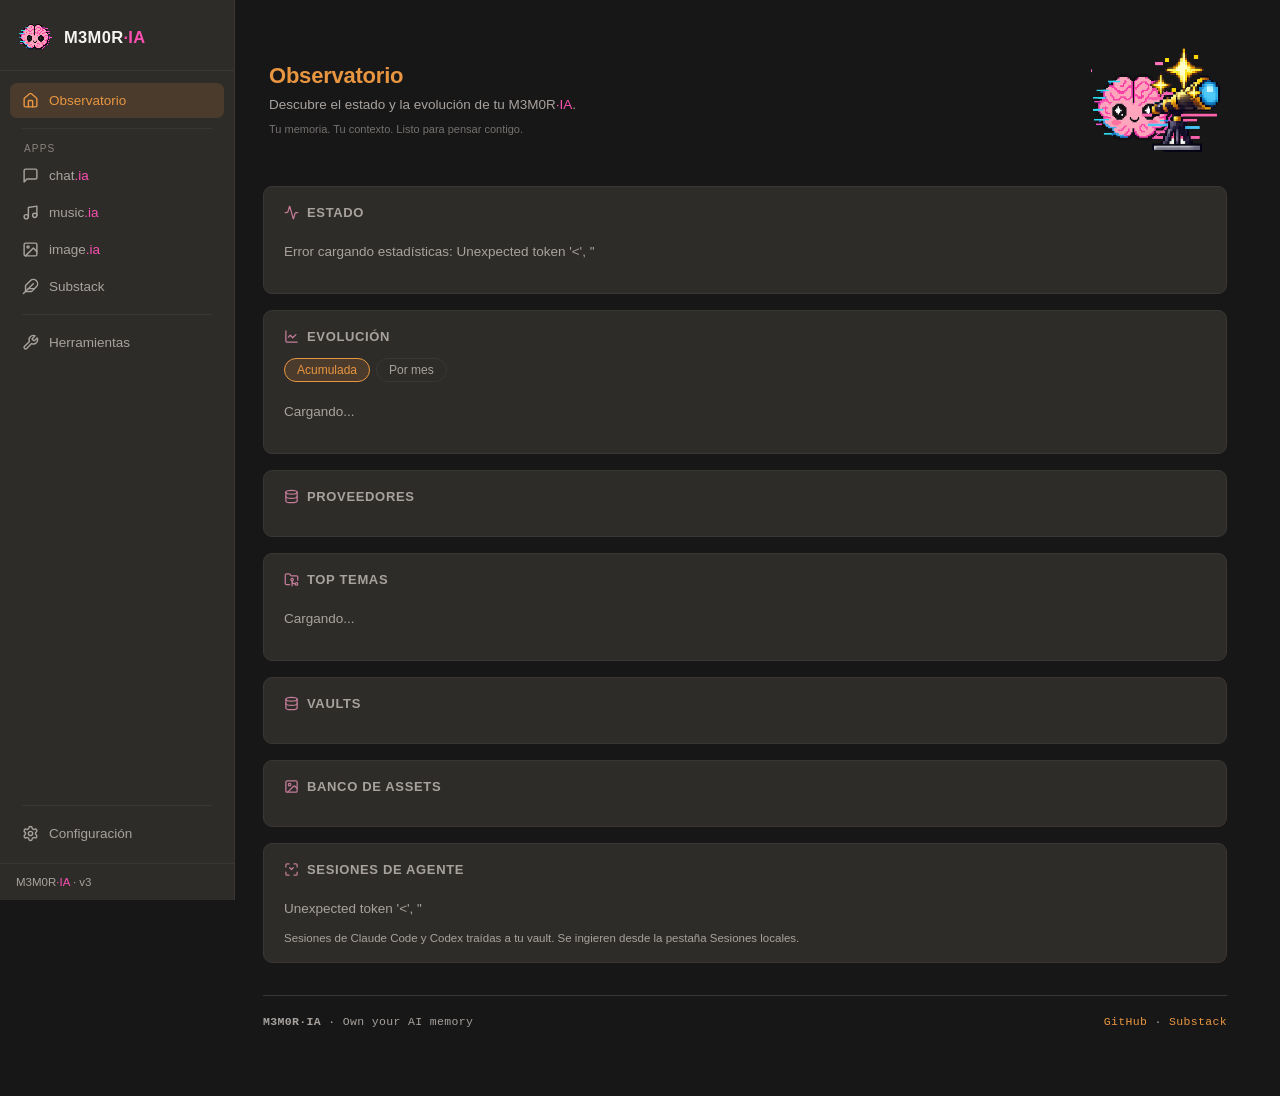
==== commit ce13c1c6: "Merge feature/layout: nombres de carpeta del vault en layout.py, RAW reubicable y presets Trae layou" ====
--- a/web/index.html
+++ b/web/index.html
@@ -2,9 +2,9 @@
 <!--
   M3M0R·IA (MemorIA2GO)  ·  https://v0raonline.github.io/MemorIA2GO/
   Copyright (c) 2024-2026 V0ra (v0raonline)
-  License CC BY-NC-SA 4.0 — non-commercial use only.
+  Licencia CC BY-NC-SA 4.0 — sin fines comerciales.
 -->
-<html lang="en">
+<html lang="es">
 <head>
 <meta charset="utf-8">
 <meta name="author" content="V0ra (v0raonline)">
@@ -19,7 +19,7 @@
 <aside class="sidebar">
 
   <div class="brand">
-    <img src="assets/M3M0R-IA_Small.png" alt="M3M0R·IA logo" class="brand-logo">
+    <img src="assets/M3M0R-IA_Small.png" alt="Logo M3M0R·IA" class="brand-logo">
     <div class="brand-text">
       <h1>M3M0R<span class="brand-ia">·IA</span></h1>
     </div>
@@ -28,7 +28,7 @@
   <nav>
     <button class="tab-btn active" data-tab="dashboard">
       <svg xmlns="http://www.w3.org/2000/svg" viewBox="0 0 24 24" fill="none" stroke="currentColor" stroke-width="2" stroke-linecap="round" stroke-linejoin="round"><path d="M15 21v-8a1 1 0 0 0-1-1h-4a1 1 0 0 0-1 1v8" /><path d="M3 10a2 2 0 0 1 .709-1.528l7-6a2 2 0 0 1 2.582 0l7 6A2 2 0 0 1 21 10v9a2 2 0 0 1-2 2H5a2 2 0 0 1-2-2z" /></svg>
-      <span>Observatory</span>
+      <span>Observatorio</span>
     </button>
 
     <div class="nav-sep" aria-hidden="true"></div>
@@ -58,7 +58,7 @@
          pestanas arriba como chat.ia. Decidido con V0ra el 2026-10-23. -->
     <button class="tab-btn" data-tab="tools-app" data-app="tools">
       <svg xmlns="http://www.w3.org/2000/svg" viewBox="0 0 24 24" fill="none" stroke="currentColor" stroke-width="2" stroke-linecap="round" stroke-linejoin="round"><path d="M14.7 6.3a1 1 0 0 0 0 1.4l1.6 1.6a1 1 0 0 0 1.4 0l3.77-3.77a6 6 0 0 1-7.94 7.94l-6.91 6.91a2.12 2.12 0 0 1-3-3l6.91-6.91a6 6 0 0 1 7.94-7.94l-3.76 3.76z" /></svg>
-      <span>Tools</span>
+      <span>Herramientas</span>
       <span id="tools-app-badge" class="app-badge"></span>
     </button>
 
@@ -67,7 +67,7 @@
 
     <button class="tab-btn" data-tab="config">
       <svg xmlns="http://www.w3.org/2000/svg" viewBox="0 0 24 24" fill="none" stroke="currentColor" stroke-width="2" stroke-linecap="round" stroke-linejoin="round"><path d="M9.671 4.136a2.34 2.34 0 0 1 4.659 0 2.34 2.34 0 0 0 3.319 1.915 2.34 2.34 0 0 1 2.33 4.033 2.34 2.34 0 0 0 0 3.831 2.34 2.34 0 0 1-2.33 4.033 2.34 2.34 0 0 0-3.319 1.915 2.34 2.34 0 0 1-4.659 0 2.34 2.34 0 0 0-3.32-1.915 2.34 2.34 0 0 1-2.33-4.033 2.34 2.34 0 0 0 0-3.831A2.34 2.34 0 0 1 6.35 6.051a2.34 2.34 0 0 0 3.319-1.915" /><circle cx="12" cy="12" r="3" /></svg>
-      <span>Configuration</span> <span id="config-badge"></span>
+      <span>Configuración</span> <span id="config-badge"></span>
     </button>
   </nav>
 
@@ -79,7 +79,7 @@
 
   <!--
     Top-tabs por app. Solo se muestra cuando la app seleccionada en la
-    sidebar tiene sub-pasos de flujo. Hoy: chat.ia. music.ia y Substack
+    sidebar tiene sub-pasos de flujo. Hoy: chat.ia. music.ia, image.ia y Substack
     dejan la tira oculta y muestran su panel completo (music tiene
     Suno/Flow como folds internos; Substack tiene sus cards inline).
     Los data-tab siguen apuntando a los mismos panel-* de siempre, para
@@ -87,22 +87,22 @@
   -->
   <div class="top-tabs" id="chat-tabs" data-app="chat" style="display:none;">
     <button class="top-tab active" data-tab="verificar">
-      Verification <span id="verificar-badge"></span>
+      Verificación <span id="verificar-badge"></span>
     </button>
     <button class="top-tab" data-tab="run">
-      Construction <span id="pipeline-badge"></span>
+      Construcción <span id="pipeline-badge"></span>
     </button>
     <button class="top-tab" data-tab="gizmos">
-      Cartography <span id="gizmo-count-badge"></span>
+      Cartografía <span id="gizmo-count-badge"></span>
     </button>
     <button class="top-tab" data-tab="reconexion">
-      Local sessions <span id="pendientes-count-badge"></span>
+      Sesiones locales
     </button>
   </div>
 
   <div class="top-tabs" id="tools-tabs" data-app="tools" style="display:none;">
-    <button class="top-tab active" data-tab="galerias">Galleries</button>
-    <button class="top-tab" data-tab="taller">Workshop <span id="taller-badge"></span></button>
+    <button class="top-tab active" data-tab="galerias">Galerías</button>
+    <button class="top-tab" data-tab="taller">Taller <span id="pendientes-count-badge"></span></button>
   </div>
 
   <!-- DASHBOARD -->
@@ -110,39 +110,39 @@
 
     <div class="panel-header">
       <div class="panel-header-text">
-        <h1>Observatory</h1>
-        <p class="panel-header-desc">Discover the state and evolution of your M3M0R<span class="brand-ia">·IA</span>.</p>
-        <p class="panel-header-brand">Your memory. Your context. Ready to think with you.</p>
+        <h1>Observatorio</h1>
+        <p class="panel-header-desc">Descubre el estado y la evolución de tu M3M0R<span class="brand-ia">·IA</span>.</p>
+        <p class="panel-header-brand">Tu memoria. Tu contexto. Listo para pensar contigo.</p>
       </div>
       <img src="assets/observatorio.png" alt="" class="panel-header-icon">
     </div>
 
     <div class="card">
-      <h2><svg class="h2-icon" xmlns="http://www.w3.org/2000/svg" viewBox="0 0 24 24" fill="none" stroke="currentColor" stroke-width="2" stroke-linecap="round" stroke-linejoin="round"><path d="M22 12h-2.48a2 2 0 0 0-1.93 1.46l-2.35 8.36a.25.25 0 0 1-.48 0L9.24 2.18a.25.25 0 0 0-.48 0l-2.35 8.36A2 2 0 0 1 4.49 12H2" /></svg>Status</h2>
+      <h2><svg class="h2-icon" xmlns="http://www.w3.org/2000/svg" viewBox="0 0 24 24" fill="none" stroke="currentColor" stroke-width="2" stroke-linecap="round" stroke-linejoin="round"><path d="M22 12h-2.48a2 2 0 0 0-1.93 1.46l-2.35 8.36a.25.25 0 0 1-.48 0L9.24 2.18a.25.25 0 0 0-.48 0l-2.35 8.36A2 2 0 0 1 4.49 12H2" /></svg>Estado</h2>
       <div id="dashboard-summary" class="stat-grid">
-        <div class="empty-note">Loading...</div>
+        <div class="empty-note">Cargando...</div>
       </div>
       <div id="stats-freshness" class="chart-note"></div>
     </div>
 
     <div class="card">
-      <h2><svg class="h2-icon" xmlns="http://www.w3.org/2000/svg" viewBox="0 0 24 24" fill="none" stroke="currentColor" stroke-width="2" stroke-linecap="round" stroke-linejoin="round"><path d="M3 3v16a2 2 0 0 0 2 2h16" /><path d="m19 9-5 5-4-4-3 3" /></svg>Evolution</h2>
+      <h2><svg class="h2-icon" xmlns="http://www.w3.org/2000/svg" viewBox="0 0 24 24" fill="none" stroke="currentColor" stroke-width="2" stroke-linecap="round" stroke-linejoin="round"><path d="M3 3v16a2 2 0 0 0 2 2h16" /><path d="m19 9-5 5-4-4-3 3" /></svg>Evolución</h2>
       <div class="chart-toggle">
-        <button id="evo-btn-acum" class="active">Cumulative</button>
-        <button id="evo-btn-mensual">Monthly</button>
-      </div>
-      <div id="evolution-chart"><div class="empty-note">Loading...</div></div>
+        <button id="evo-btn-acum" class="active">Acumulada</button>
+        <button id="evo-btn-mensual">Por mes</button>
+      </div>
+      <div id="evolution-chart"><div class="empty-note">Cargando...</div></div>
       <div id="evolution-note" class="chart-note"></div>
     </div>
 
     <div class="card">
-      <h2><svg class="h2-icon" xmlns="http://www.w3.org/2000/svg" viewBox="0 0 24 24" fill="none" stroke="currentColor" stroke-width="2" stroke-linecap="round" stroke-linejoin="round"><ellipse cx="12" cy="5" rx="9" ry="3" /><path d="M3 5V19A9 3 0 0 0 21 19V5" /><path d="M3 12A9 3 0 0 0 21 12" /></svg>Providers</h2>
+      <h2><svg class="h2-icon" xmlns="http://www.w3.org/2000/svg" viewBox="0 0 24 24" fill="none" stroke="currentColor" stroke-width="2" stroke-linecap="round" stroke-linejoin="round"><ellipse cx="12" cy="5" rx="9" ry="3" /><path d="M3 5V19A9 3 0 0 0 21 19V5" /><path d="M3 12A9 3 0 0 0 21 12" /></svg>Proveedores</h2>
       <div id="dashboard-providers" class="stat-grid"></div>
     </div>
 
     <div class="card">
-      <h2><svg class="h2-icon" xmlns="http://www.w3.org/2000/svg" viewBox="0 0 24 24" fill="none" stroke="currentColor" stroke-width="2" stroke-linecap="round" stroke-linejoin="round"><path d="M18 19a5 5 0 0 1-5-5v8" /><path d="M9 20H4a2 2 0 0 1-2-2V5a2 2 0 0 1 2-2h3.9a2 2 0 0 1 1.69.9l.81 1.2a2 2 0 0 0 1.67.9H20a2 2 0 0 1 2 2v5" /><circle cx="13" cy="12" r="2" /><circle cx="20" cy="19" r="2" /></svg>Top themes</h2>
-      <div id="topics-top"><div class="empty-note">Loading...</div></div>
+      <h2><svg class="h2-icon" xmlns="http://www.w3.org/2000/svg" viewBox="0 0 24 24" fill="none" stroke="currentColor" stroke-width="2" stroke-linecap="round" stroke-linejoin="round"><path d="M18 19a5 5 0 0 1-5-5v8" /><path d="M9 20H4a2 2 0 0 1-2-2V5a2 2 0 0 1 2-2h3.9a2 2 0 0 1 1.69.9l.81 1.2a2 2 0 0 0 1.67.9H20a2 2 0 0 1 2 2v5" /><circle cx="13" cy="12" r="2" /><circle cx="20" cy="19" r="2" /></svg>Top temas</h2>
+      <div id="topics-top"><div class="empty-note">Cargando...</div></div>
       <div id="topics-coverage" class="chart-note"></div>
     </div>
 
@@ -152,14 +152,14 @@
     </div>
 
     <div class="card">
-      <h2><svg class="h2-icon" xmlns="http://www.w3.org/2000/svg" viewBox="0 0 24 24" fill="none" stroke="currentColor" stroke-width="2" stroke-linecap="round" stroke-linejoin="round"><rect width="18" height="18" x="3" y="3" rx="2" ry="2" /><circle cx="9" cy="9" r="2" /><path d="m21 15-3.086-3.086a2 2 0 0 0-2.828 0L6 21" /></svg>Asset bank</h2>
+      <h2><svg class="h2-icon" xmlns="http://www.w3.org/2000/svg" viewBox="0 0 24 24" fill="none" stroke="currentColor" stroke-width="2" stroke-linecap="round" stroke-linejoin="round"><rect width="18" height="18" x="3" y="3" rx="2" ry="2" /><circle cx="9" cy="9" r="2" /><path d="m21 15-3.086-3.086a2 2 0 0 0-2.828 0L6 21" /></svg>Banco de assets</h2>
       <div id="dashboard-images" class="stat-grid"></div>
     </div>
 
     <div class="card">
-      <h2><svg class="h2-icon" xmlns="http://www.w3.org/2000/svg" viewBox="0 0 24 24" fill="none" stroke="currentColor" stroke-width="2" stroke-linecap="round" stroke-linejoin="round"><path d="M8 3H5a2 2 0 0 0-2 2v3" /><path d="M21 8V5a2 2 0 0 0-2-2h-3" /><path d="M3 16v3a2 2 0 0 0 2 2h3" /><path d="M16 21h3a2 2 0 0 0 2-2v-3" /><path d="m9 9 3 3 3-3" /></svg>Agent sessions</h2>
-      <div id="dashboard-sessions" class="stat-grid"><div class="empty-note">Loading...</div></div>
-      <div class="chart-note">Claude Code and Codex sessions brought into your vault. Ingested from the Local sessions tab.</div>
+      <h2><svg class="h2-icon" xmlns="http://www.w3.org/2000/svg" viewBox="0 0 24 24" fill="none" stroke="currentColor" stroke-width="2" stroke-linecap="round" stroke-linejoin="round"><path d="M8 3H5a2 2 0 0 0-2 2v3" /><path d="M21 8V5a2 2 0 0 0-2-2h-3" /><path d="M3 16v3a2 2 0 0 0 2 2h3" /><path d="M16 21h3a2 2 0 0 0 2-2v-3" /><path d="m9 9 3 3 3-3" /></svg>Sesiones de agente</h2>
+      <div id="dashboard-sessions" class="stat-grid"><div class="empty-note">Cargando...</div></div>
+      <div class="chart-note">Sesiones de Claude Code y Codex traídas a tu vault. Se ingieren desde la pestaña Sesiones locales.</div>
     </div>
 
     <!-- MUSIC·0LOGY: herramienta hermana, pipeline propio, misma casa.
@@ -177,137 +177,154 @@
          para que la tarjeta este completa aunque el CSV no se haya
          descargado. Solo aparece si hay export de Substack en la carpeta. -->
     <div class="card" id="card-substack" style="display:none;">
-      <h2><svg class="h2-icon" xmlns="http://www.w3.org/2000/svg" viewBox="0 0 24 24" fill="none" stroke="currentColor" stroke-width="2" stroke-linecap="round" stroke-linejoin="round"><path d="M20.24 12.24a6 6 0 0 0-8.49-8.49L5 10.5V19h8.5z" /><line x1="16" y1="8" x2="2" y2="22" /><line x1="17.5" y1="15" x2="9" y2="15" /></svg><span>Inkwell</span></h2>
+      <h2><svg class="h2-icon" xmlns="http://www.w3.org/2000/svg" viewBox="0 0 24 24" fill="none" stroke="currentColor" stroke-width="2" stroke-linecap="round" stroke-linejoin="round"><path d="M20.24 12.24a6 6 0 0 0-8.49-8.49L5 10.5V19h8.5z" /><line x1="16" y1="8" x2="2" y2="22" /><line x1="17.5" y1="15" x2="9" y2="15" /></svg><span>Tintero</span></h2>
       <div id="dashboard-substack" class="stat-grid"></div>
       <p id="substack-pubs" class="field-help" style="display:none;"></p>
     </div>
   </section>
 
-  <!-- CONFIGURATION -->
+  <!-- CONFIGURACION -->
   <section id="panel-config" class="panel">
     <div class="panel-header">
       <div class="panel-header-text">
-        <h1>Configuration</h1>
-        <p class="panel-header-desc">Prepare the reconstruction of your M3M0R<span class="brand-ia">·IA</span>.</p>
-        <p class="panel-header-brand">Your memory. Your context. Ready to think with you.</p>
+        <h1>Configuración</h1>
+        <p class="panel-header-desc">Prepara la reconstrucción de tu M3M0R<span class="brand-ia">·IA</span>.</p>
+        <p class="panel-header-brand">Tu memoria. Tu contexto. Listo para pensar contigo.</p>
       </div>
       <img src="assets/configuracion.png" alt="" class="panel-header-icon">
     </div>
 
     <div class="card">
-      <h2>Paths</h2>
-      <div class="field">
-        <label for="cfg-base_vault">Base folder (home of RAW_VAULT / MERGED_VAULT / PRJ_VAULT)</label>
+      <h2>Rutas</h2>
+      <div class="field">
+        <label for="cfg-base_vault">Carpeta base (donde viven RAW_VAULT / MERGED_VAULT / PRJ_VAULT)</label>
         <input type="text" id="cfg-base_vault" autocomplete="off">
         <div class="path-suggest" id="suggest-base_vault"></div>
       </div>
       <div class="field">
-        <label for="cfg-exports_dir">Folder with your exports (.zip / .json / .html / .csv)</label>
+        <label for="cfg-raw_vault">Fuente de las notas (RAW) — opcional</label>
+        <input type="text" id="cfg-raw_vault" autocomplete="off" placeholder="vacío = dentro de la carpeta base">
+        <div class="path-suggest" id="suggest-raw_vault"></div>
+        <p class="field-help">Materia prima del pipeline, no para abrir en Obsidian. Si ya tienes un vault,
+          no la cambies aquí: muévela con <code>python mover_raw.py --hacia &lt;carpeta&gt;</code>
+          o el pipeline se negará a seguir.</p>
+      </div>
+      <div class="field">
+        <label for="cfg-exports_dir">Carpeta con tus exports (.zip / .json / .html / .csv)</label>
         <input type="text" id="cfg-exports_dir" autocomplete="off">
         <div class="path-suggest" id="suggest-exports_dir"></div>
       </div>
       <div class="field">
-        <label for="cfg-gizmo_map">Path to gizmo_map.json (project map)</label>
+        <label for="cfg-gizmo_map">Ruta a gizmo_map.json (mapa de proyectos)</label>
         <input type="text" id="cfg-gizmo_map" autocomplete="off">
         <div class="path-suggest" id="suggest-gizmo_map"></div>
       </div>
       <div class="field">
-        <label for="cfg-suno_backup">MUSIC<span class="brand-ia">·0</span>LOGY — Suno backup folder</label>
+        <label for="cfg-suno_backup">MUSIC<span class="brand-ia">·0</span>LOGY — carpeta del backup de Suno</label>
         <input type="text" id="cfg-suno_backup" autocomplete="off">
         <div class="path-suggest" id="suggest-suno_backup"></div>
       </div>
       <div class="field">
-        <label for="cfg-suno_vault">MUSIC<span class="brand-ia">·0</span>LOGY — music vault</label>
+        <label for="cfg-suno_vault">MUSIC<span class="brand-ia">·0</span>LOGY — vault de música</label>
         <input type="text" id="cfg-suno_vault" autocomplete="off">
         <div class="path-suggest" id="suggest-suno_vault"></div>
       </div>
       <div class="field">
-        <label for="cfg-flowmusic_backup">MUSIC<span class="brand-ia">·0</span>LOGY — Flow Music backup folder</label>
+        <label for="cfg-flowmusic_backup">MUSIC<span class="brand-ia">·0</span>LOGY — carpeta del backup de Flow Music</label>
         <input type="text" id="cfg-flowmusic_backup" autocomplete="off">
         <div class="path-suggest" id="suggest-flowmusic_backup"></div>
       </div>
       <div class="field">
-        <label for="cfg-flowmusic_vault">MUSIC<span class="brand-ia">·0</span>LOGY — Flow Music vault</label>
+        <label for="cfg-flowmusic_vault">MUSIC<span class="brand-ia">·0</span>LOGY — vault de Flow Music</label>
         <input type="text" id="cfg-flowmusic_vault" autocomplete="off">
         <div class="path-suggest" id="suggest-flowmusic_vault"></div>
       </div>
       <div class="field">
-        <label for="cfg-copilot_images_backup">image<span class="brand-ia">.ia</span> — Copilot images backup folder</label>
+        <label for="cfg-copilot_images_backup">image<span class="brand-ia">.ia</span> — carpeta del backup de imágenes de Copilot</label>
         <input type="text" id="cfg-copilot_images_backup" autocomplete="off">
         <div class="path-suggest" id="suggest-copilot_images_backup"></div>
       </div>
       <div class="field">
-        <label for="cfg-copilot_images_vault">image<span class="brand-ia">.ia</span> — Copilot images vault</label>
+        <label for="cfg-copilot_images_vault">image<span class="brand-ia">.ia</span> — vault de imágenes de Copilot</label>
         <input type="text" id="cfg-copilot_images_vault" autocomplete="off">
         <div class="path-suggest" id="suggest-copilot_images_vault"></div>
       </div>
       <div class="field">
-        <label for="cfg-substack_vault">Inkwell — publications vault</label>
+        <label for="cfg-substack_vault">Tintero — vault de publicaciones</label>
         <input type="text" id="cfg-substack_vault" autocomplete="off">
         <div class="path-suggest" id="suggest-substack_vault"></div>
       </div>
     </div>
 
     <div class="card">
-      <h2>Options</h2>
-      <div class="field">
-        <label for="cfg-prj_vault_name">Project vault name</label>
+      <h2>Opciones</h2>
+      <div class="field">
+        <label for="cfg-layout_preset">Organización del vault fusionado</label>
+        <select id="cfg-layout_preset" class="theme-select">
+          <option value="proyectos">Todo junto + proyectos (por defecto)</option>
+          <option value="unico">Todo junto</option>
+          <option value="proveedor">Una carpeta por proveedor</option>
+        </select>
+        <p class="field-help" id="layout-preset-help"></p>
+      </div>
+      <div class="field">
+        <label for="cfg-prj_vault_name">Nombre del vault de proyectos</label>
         <input type="text" id="cfg-prj_vault_name">
       </div>
       <div class="checkbox-row">
-        <label><input type="checkbox" id="cfg-by_year"> Organize by year</label>
-        <label><input type="checkbox" id="cfg-by_month"> Organize by month</label>
-        <label><input type="checkbox" id="cfg-make_index"> Generate conversation index</label>
-      </div>
-    </div>
-
-    <div class="card">
-      <h2>Appearance</h2>
-      <div class="field">
-        <label for="cfg-theme">Color theme</label>
+        <label><input type="checkbox" id="cfg-by_year"> Organizar por año</label>
+        <label><input type="checkbox" id="cfg-by_month"> Organizar por mes</label>
+        <label><input type="checkbox" id="cfg-make_index"> Generar índice de conversaciones</label>
+      </div>
+    </div>
+
+    <div class="card">
+      <h2>Apariencia</h2>
+      <div class="field">
+        <label for="cfg-theme">Tema de color</label>
         <select id="cfg-theme" class="theme-select">
-          <option value="warm">warm — cozy (default)</option>
-          <option value="cool">cool — chilly</option>
-          <option value="light">light — morning light</option>
+          <option value="warm">warm — cálido (por defecto)</option>
+          <option value="cool">cool — frío</option>
+          <option value="light">claro — luz de mañana</option>
         </select>
-        <p class="field-help">Applied instantly so you see it before saving.</p>
-      </div>
-    </div>
-
-    <button class="btn" id="btn-save-config">Save configuration</button>
+        <p class="field-help">El cambio se aplica al instante para que lo veas antes de guardar.</p>
+      </div>
+    </div>
+
+    <button class="btn" id="btn-save-config">Guardar configuración</button>
     <div id="config-msg" class="msg"></div>
   </section>
 
-  <!-- VERIFY -->
+  <!-- VERIFICAR -->
   <section id="panel-verificar" class="panel">
     <div class="panel-header">
       <div class="panel-header-text">
-        <h1>Verification</h1>
-        <p class="panel-header-desc">Check the requirements of your M3M0R<span class="brand-ia">·IA</span>.</p>
-        <p class="panel-header-brand">Your memory. Your context. Ready to think with you.</p>
+        <h1>Verificación</h1>
+        <p class="panel-header-desc">Comprueba los requisitos de tu M3M0R<span class="brand-ia">·IA</span>.</p>
+        <p class="panel-header-brand">Tu memoria. Tu contexto. Listo para pensar contigo.</p>
       </div>
       <img src="assets/verificacion.png" alt="" class="panel-header-icon">
     </div>
 
     <div class="card">
-      <h2>Pre-flight check</h2>
+      <h2>Verificación previa</h2>
       <p style="color:var(--text-dim); font-size:13px; margin-top:-6px;">
-        Checks your configuration before running — it catches, for example, an export file
-        that isn't actually a ChatGPT export (it happened to V0ra; that's why this tab exists).
+        Comprueba la configuración antes de ejecutar — detecta, por ejemplo, si el archivo
+        que se usaría como export no es realmente un export de ChatGPT (le pasó a V0ra, por eso existe esta pestaña).
       </p>
-      <button class="btn" id="btn-verificar">Verify now</button>
+      <button class="btn" id="btn-verificar">Verificar ahora</button>
       <div id="verificar-results" style="margin-top:16px;"></div>
     </div>
   </section>
 
-  <!-- GIZMOS / CARTOGRAPHY -->
+  <!-- GIZMOS / CARTOGRAFIA -->
   <section id="panel-gizmos" class="panel">
 
     <div class="panel-header">
       <div class="panel-header-text">
-        <h1>Cartography</h1>
-        <p class="panel-header-desc">Discover the relationships in your M3M0R<span class="brand-ia">·IA</span>.</p>
-        <p class="panel-header-brand">Your memory. Your context. Ready to think with you.</p>
+        <h1>Cartografía</h1>
+        <p class="panel-header-desc">Descubre las relaciones en tu M3M0R<span class="brand-ia">·IA</span>.</p>
+        <p class="panel-header-brand">Tu memoria. Tu contexto. Listo para pensar contigo.</p>
       </div>
       <img src="assets/cartografia.png" alt="" class="panel-header-icon">
     </div>
@@ -316,42 +333,42 @@
       <div class="metro">
         <div class="metro-stop">
           <div class="metro-dot">1</div>
-          <div class="metro-label">Cloud</div>
-          <div class="metro-sub">see what your<br>orphans talk about</div>
+          <div class="metro-label">Nube</div>
+          <div class="metro-sub">mira de qué hablan<br>tus huérfanas</div>
         </div>
         <div class="metro-line"></div>
         <div class="metro-stop">
           <div class="metro-dot">2</div>
-          <div class="metro-label">Themes</div>
-          <div class="metro-sub">group them with words<br>you recognize</div>
+          <div class="metro-label">Temas</div>
+          <div class="metro-sub">agrupa con las palabras<br>que reconozcas</div>
         </div>
         <div class="metro-line"></div>
         <div class="metro-stop">
           <div class="metro-dot">3</div>
-          <div class="metro-label">Index</div>
-          <div class="metro-sub">one note per theme<br>in MERGED/_Topics</div>
+          <div class="metro-label">Índice</div>
+          <div class="metro-sub">una nota por tema<br>en MERGED/_Temas</div>
         </div>
         <div class="metro-line"></div>
         <div class="metro-stop">
           <div class="metro-dot">4</div>
-          <div class="metro-label">Graph</div>
-          <div class="metro-sub">Obsidian links them:<br>the ring gains gravity</div>
+          <div class="metro-label">Grafo</div>
+          <div class="metro-sub">Obsidian enlaza:<br>el anillo gana gravedad</div>
         </div>
       </div>
     </div>
 
     <div class="card">
       <details class="card-fold" open>
-        <summary><h2>Orphan cloud</h2></summary>
-        <p class="card-help">
-          <strong>Start here.</strong> Hit "Generate cloud" and you'll see the vocabulary of
-          your project-less conversations: the bigger a word, the more notes it appears in
-          (titles included). The <span style="color:var(--magenta)">magenta</span> ones match
-          names of projects that already exist — natural candidates for a theme. Click any
-          word to see which notes contain it. This is just a spyglass: nothing gets
-          classified or modified here.
-        </p>
-        <button class="btn secondary" id="btn-load-cloud">Generate cloud</button>
+        <summary><h2>Nube de huérfanas</h2></summary>
+        <p class="card-help">
+          <strong>Empieza aquí.</strong> Pulsa «Generar nube» y verás el vocabulario de tus
+          conversaciones sin proyecto: cuanto más grande una palabra, en más notas aparece
+          (títulos incluidos). Las <span style="color:var(--magenta)">magenta</span> coinciden
+          con nombres de proyectos que ya existen — candidatas naturales a tema. Clic en
+          cualquier palabra para ver qué notas la contienen. Esto es solo un catalejo:
+          aquí no se clasifica ni se modifica nada.
+        </p>
+        <button class="btn secondary" id="btn-load-cloud">Generar nube</button>
         <div id="orphan-cloud" style="margin-top:14px;"></div>
         <div id="cloud-notes" style="margin-top:10px;"></div>
       </details>
@@ -359,24 +376,24 @@
 
     <div class="card">
       <details class="card-fold">
-        <summary><h2>Themes</h2></summary>
-        <p class="card-help">
-          <strong>With what the cloud showed you</strong>, create themes: a name and its words
-          separated by commas. Single words work (<code>mirror</code>), so do phrases
-          (<code>beyond the prompt</code>) and metadata rules in the form
-          <code>field=value</code> — for example <code>source=claude_export</code> groups
-          everything imported from Claude. A note can fall into several themes: that's the
-          healthy part. "Save themes" persists your curation in <code>topic_map.json</code>;
-          "Generate index" creates one note per theme in <code>MERGED_VAULT/_Topics</code>
-          with links to its orphans, and Obsidian's graph does the rest.
-          Conversations are never touched, the index is regenerable and disposable, and
-          Construction keeps it fresh on its own.
+        <summary><h2>Temas</h2></summary>
+        <p class="card-help">
+          <strong>Con lo que la nube te enseñó</strong>, crea temas: un nombre y sus palabras
+          separadas por comas. Valen palabras sueltas (<code>espejo</code>), frases
+          (<code>mas alla del prompt</code>) y reglas de metadatos con el formato
+          <code>campo=valor</code> — por ejemplo <code>source=claude_export</code> agrupa todo
+          lo importado de Claude. Una nota puede caer en varios temas: eso es lo sano.
+          «Guardar temas» persiste tu curación en <code>topic_map.json</code>;
+          «Generar índice» crea una nota por tema en <code>MERGED_VAULT/_Temas</code>
+          con enlaces a sus huérfanas, y el grafo de Obsidian hace el resto.
+          Las conversaciones no se tocan, el índice es regenerable y desechable, y la
+          Construcción lo mantiene fresco sola.
         </p>
         <div id="topics-list"></div>
         <div class="run-buttons" style="margin-top:10px;">
-          <button class="btn secondary" id="btn-add-topic">Add theme</button>
-          <button class="btn" id="btn-save-topics">Save themes</button>
-          <button class="btn secondary" id="btn-generate-topics">Generate index</button>
+          <button class="btn secondary" id="btn-add-topic">Añadir tema</button>
+          <button class="btn" id="btn-save-topics">Guardar temas</button>
+          <button class="btn secondary" id="btn-generate-topics">Generar índice</button>
         </div>
         <div id="topics-msg" class="msg"></div>
       </details>
@@ -384,31 +401,32 @@
 
     <div class="card">
       <details class="card-fold">
-        <summary><h2>Orphan projects (ChatGPT)</h2></summary>
-        <p class="card-help">
-          <strong>What is this:</strong> in ChatGPT, a conversation can be born inside a
-          "project" that the export identifies with an internal ID (gizmo) but no human name.
-          Each row below is one of those unnamed IDs. To help you recognize it, we show the
-          title of one of its conversations as a sample, and expanding the row reveals the
-          full list with dates. Type the name you would give it and hit "Save": the name is
-          recorded in <code>gizmo_map.json</code>, the existing vault is patched in place,
-          and steps 2→4 are relaunched — without repeating the import. Rows you leave blank
-          will keep waiting here, no rush.
+        <summary><h2>Proyectos huérfanos (ChatGPT)</h2></summary>
+        <p class="card-help">
+          <strong>Qué es esto:</strong> en ChatGPT, una conversación puede nacer dentro de un
+          «proyecto» que el export identifica con un ID interno (gizmo) pero sin nombre humano.
+          Cada fila de abajo es uno de esos IDs aún sin bautizar. Para ayudarte a reconocerlo
+          te mostramos el título de una de sus conversaciones como muestra, y desplegando la
+          fila verás la lista completa con fechas. Escribe el nombre que tú le darías y pulsa
+          «Guardar»: el nombre se apunta en <code>gizmo_map.json</code>, el vault existente se
+          corrige in-place y se relanzan los pasos 2→4 — sin repetir la importación. Las filas
+          que dejes en blanco seguirán esperando aquí, sin prisa.
         </p>
         <div id="gizmos-list"></div>
-        <button class="btn" id="btn-save-gizmos" style="margin-top:14px;">Save and update vault</button>
+        <button class="btn" id="btn-save-gizmos" style="margin-top:14px;">Guardar y actualizar vault</button>
         <div id="gizmos-msg" class="msg"></div>
       </details>
     </div>
   </section>
 
+  <!-- RECONEXION -->
   <!-- MUSIC·0LOGY -->
   <section id="panel-musicology" class="panel">
     <div class="panel-header">
       <div class="panel-header-text">
         <h1>MUSIC<span class="brand-ia">·0</span>LOGY</h1>
-        <p class="panel-header-desc">Rescue your music libraries and put them in order.</p>
-        <p class="panel-header-brand">Your memory. Your context. Ready to think with you.</p>
+        <p class="panel-header-desc">Rescata tus bibliotecas de música y ponlas en orden.</p>
+        <p class="panel-header-brand">Tu memoria. Tu contexto. Listo para pensar contigo.</p>
       </div>
       <img src="assets/musicology.png" alt="" class="panel-header-icon"
            onerror="this.style.display='none'">
@@ -424,129 +442,128 @@
       </summary>
 
     <div class="card">
-      <h2>Capture</h2>
+      <h2>Captura</h2>
       <p class="card-help">
-        Suno has no export. Its library can only be asked for through the API, with a
-        token you copy from your browser and that expires within minutes — which is why
-        this step is manual on purpose. It is the only part of the app that reaches out
-        to the internet, and only when you launch it.
+        Suno no tiene export. Su biblioteca se pide a la API con un token que copias
+        del navegador y que caduca en minutos — por eso este paso es manual a propósito.
+        Es lo único de la aplicación que sale a Internet, y solo cuando tú lo lanzas.
       </p>
+
+      <div class="metro">
+        <div class="metro-stop">
+          <div class="metro-dot">1</div>
+          <div class="metro-label">suno.com</div>
+          <div class="metro-sub">abre tu Library<br>con la sesión iniciada</div>
+        </div>
+        <div class="metro-line"></div>
+        <div class="metro-stop">
+          <div class="metro-dot">2</div>
+          <div class="metro-label">F12 → Network</div>
+          <div class="metro-sub">refresca la página<br>para ver las llamadas</div>
+        </div>
+        <div class="metro-line"></div>
+        <div class="metro-stop">
+          <div class="metro-dot">3</div>
+          <div class="metro-label">Lupa → «bearer»</div>
+          <div class="metro-sub">busca dentro de<br>las cabeceras</div>
+        </div>
+        <div class="metro-line"></div>
+        <div class="metro-stop">
+          <div class="metro-dot">4</div>
+          <div class="metro-label">Copia el JWT</div>
+          <div class="metro-sub">lo que va después<br>de «Bearer »</div>
+        </div>
+      </div>
 
       <details class="check-fold" style="margin-bottom:14px;">
         <summary>
-          <span class="check-fold-name">Does this sound like cryptography? Open me</span>
+          <span class="check-fold-name">¿Esto te suena a criptología? Ábreme</span>
         </summary>
         <div class="check-fold-body" style="line-height:1.6;">
           <p style="margin-top:0;">
-            None of this needs programming. It's copying a long piece of text from one
-            screen to another. The odd part is where it's hidden.
+            Nada de lo de aquí abajo requiere saber programar. Es copiar un texto largo
+            de una pantalla a otra. Lo raro es dónde está escondido.
           </p>
 
-          <p><strong>What you're copying.</strong> A <em>token</em> is a temporary pass:
-          proof that your browser is already signed in to Suno. While it lasts, whoever
-          holds it can ask Suno for things as if they were you — so don't paste it
-          anywhere else. It expires on its own within minutes, which is exactly why this
-          step can't be automated: there's nothing to store.</p>
-
-          <p><strong>1. Open your library on Suno.</strong> Go to suno.com signed in, to
-          the screen where you see your songs.</p>
-
-          <p><strong>2. Open the developer tools.</strong> Press <code>F12</code>. If your
-          keyboard has an <code>Fn</code> key, it may be <code>Fn</code>+<code>F12</code>.
-          A panel opens at the side or the bottom, full of tabs: it's the console every
-          browser ships with. Looking around breaks nothing.</p>
-
-          <p><strong>3. Go to the «Network» tab.</strong> It only records what happens
-          <em>while</em> it's open, so it starts empty — <strong>refresh the page</strong>
-          (<code>F5</code>) without closing the panel. A list fills up: each line is one
-          request your browser makes to Suno.</p>
-
-          <p><strong>4. Search with the magnifying glass.</strong> That same tab has a
-          <strong>magnifier</strong> icon. Open it and type <code>bearer</code>. This
-          search looks <em>inside</em> the requests, not just at their names — which is
-          what you need, because the token lives inside. It will flag the lines carrying
-          it.</p>
-
-          <p><strong>5. Switch to the «Headers» view.</strong> Click one of the results: a
-          detail panel opens with its own tabs — <em>Headers</em>, Payload, Response…
-          <strong>You have to be on Headers.</strong> The token doesn't show in the other
-          views, and this is where most people get stuck.</p>
-
-          <p><strong>6. Copy the token.</strong> Find the line
-          <code>Authorization: Bearer eyJ...</code> and copy <strong>only what comes after
-          the word «Bearer»</strong>: a very long string starting with <code>eyJ</code>.
-          Without the word «Bearer», without quotes, without leading spaces.</p>
-
-          <p style="margin-bottom:0;"><strong>If something doesn't add up:</strong> there
-          are requests to <code>clerk.suno.com</code> that also carry a token but won't
-          work; the good ones go to <code>studio-api</code>. And if the download stops
-          halfway, it's almost always the token expiring — get a fresh one by repeating
-          this and launch it again: it resumes where it left off, it doesn't start over.</p>
+          <p><strong>Qué vas a copiar.</strong> Un <em>token</em> es un pase temporal:
+          la prueba de que tu navegador ya inició sesión en Suno. Mientras dura, quien
+          lo tenga puede pedirle cosas a Suno como si fueras tú — así que no lo pegues
+          en ningún otro sitio. Caduca solo en minutos, y por eso este paso no se puede
+          automatizar: no hay nada que guardar.</p>
+
+          <p><strong>1. Abre tu biblioteca en Suno.</strong> Ve a suno.com con tu sesión
+          iniciada, la pantalla donde ves tus canciones.</p>
+
+          <p><strong>2. Abre las herramientas de desarrollo.</strong> Pulsa <code>F12</code>.
+          Si tu teclado tiene tecla <code>Fn</code>, quizá sea <code>Fn</code>+<code>F12</code>.
+          Se abre un panel lateral o inferior lleno de pestañas: es la consola que trae
+          de fábrica todo navegador. No vas a romper nada mirando.</p>
+
+          <p><strong>3. Ve a la pestaña «Network».</strong> En algunos navegadores se llama
+          «Red». Está vacía hasta que la página vuelva a pedir datos, así que
+          <strong>refresca</strong> (<code>F5</code>) sin cerrar el panel. Verás llenarse
+          una lista: cada línea es una petición que tu navegador le hace a Suno.</p>
+
+          <p><strong>4. Busca con la lupa.</strong> En esa pestaña hay un icono de lupa
+          (búsqueda). Ábrelo y escribe <code>bearer</code>. Esta búsqueda mira <em>dentro</em>
+          de las peticiones, no solo en sus nombres — que es justo lo que hace falta,
+          porque el token vive dentro. Te dejará señaladas las líneas que lo llevan.</p>
+
+          <p><strong>5. Ponte en la vista «Headers».</strong> Haz clic en uno de los
+          resultados: se abre un panel de detalle con sus propias pestañas —
+          <em>Headers</em> (o «Cabeceras»), Payload, Response… <strong>Tienes que estar en
+          Headers.</strong> En las otras vistas el token no aparece, y es donde más gente
+          se atasca.</p>
+
+          <p><strong>6. Copia el token.</strong> Busca la línea
+          <code>Authorization: Bearer eyJ...</code> y copia <strong>solo lo que va después
+          de la palabra «Bearer»</strong>: una tira larguísima que empieza por
+          <code>eyJ</code>. Sin la palabra «Bearer», sin comillas, sin espacios delante.</p>
+
+          <p style="margin-bottom:0;"><strong>Si algo no cuadra:</strong> hay peticiones a
+          <code>clerk.suno.com</code> que también llevan token pero no valen; las buenas van
+          a <code>studio-api</code>. Y si la descarga se corta a mitad, casi siempre es que
+          el token caducó — saca uno nuevo repitiendo esto y vuelve a lanzarla: retoma
+          donde se quedó, no empieza de cero.</p>
         </div>
       </details>
 
-      <div class="metro">
-        <div class="metro-stop">
-          <div class="metro-dot">1</div>
-          <div class="metro-label">suno.com</div>
-          <div class="metro-sub">open your Library<br>signed in</div>
-        </div>
-        <div class="metro-line"></div>
-        <div class="metro-stop">
-          <div class="metro-dot">2</div>
-          <div class="metro-label">F12 → Network</div>
-          <div class="metro-sub">refresh the page<br>to see the requests</div>
-        </div>
-        <div class="metro-line"></div>
-        <div class="metro-stop">
-          <div class="metro-dot">3</div>
-          <div class="metro-label">Magnifier → «bearer»</div>
-          <div class="metro-sub">it searches inside<br>the headers</div>
-        </div>
-        <div class="metro-line"></div>
-        <div class="metro-stop">
-          <div class="metro-dot">4</div>
-          <div class="metro-label">Copy the JWT</div>
-          <div class="metro-sub">whatever comes after<br>«Bearer »</div>
-        </div>
-      </div>
-
-      <div class="field">
-        <label for="suno-token">Authorization — the JWT only, without the «Bearer » prefix</label>
+      <div class="field">
+        <label for="suno-token">Authorization — solo el JWT, sin el prefijo «Bearer »</label>
         <input type="password" id="suno-token" autocomplete="off" spellcheck="false"
                placeholder="eyJhbGciOi...">
       </div>
       <p class="card-help" style="margin-top:-4px;">
-        It isn't stored anywhere: it lives in memory for the duration of the download and
-        leaves with you when you close the tab. It expires on its own within minutes, so
-        there would be nothing worth keeping anyway.
+        No se guarda en ningún sitio: vive en memoria durante la descarga y se va
+        contigo al cerrar la pestaña. Caduca solo en minutos, así que tampoco habría
+        nada que guardar.
       </p>
 
-      <button class="btn" id="btn-suno-backup">Download library</button>
+      <button class="btn" id="btn-suno-backup">Descargar biblioteca</button>
       <div id="suno-backup-msg" class="msg"></div>
       <pre id="suno-log" class="log-box" style="display:none;"></pre>
     </div>
 
     <div class="card">
-      <h2>Verification</h2>
+      <h2>Verificación</h2>
       <p class="card-help">
-        Cross-checks the identifiers in the index against the files actually on disk and
-        reports gaps, empty files and corrupted ones. Worth doing before building: if the
-        token expired mid-download, this is where you see it.
+        Cruza los identificadores del índice contra los ficheros que hay en disco y
+        avisa de huecos, vacíos y corruptos. Merece la pena antes de construir: si el
+        token caducó a mitad de descarga, aquí es donde se ve.
       </p>
-      <button class="btn" id="btn-suno-verify">Verify backup</button>
+      <button class="btn" id="btn-suno-verify">Verificar backup</button>
       <div id="suno-verify-msg" class="msg"></div>
       <pre id="suno-verify-out" class="log-box" style="display:none;"></pre>
     </div>
 
     <div class="card">
-      <h2>Build the vault</h2>
+      <h2>Construir el vault</h2>
       <p class="card-help">
-        Turns the backup into Obsidian notes, one per track, with the lineage between
-        covers, remixes and mashups resolved as links. It's regenerated whole on every
-        pass: the backup is the source of truth, the vault is derived.
+        Convierte el backup en notas de Obsidian, una por pista, con el linaje entre
+        covers, remixes y mashups resuelto como enlaces. Se regenera entero en cada
+        pasada: el backup es la fuente de verdad, el vault es derivado.
       </p>
-      <button class="btn" id="btn-suno-build">Build vault</button>
+      <button class="btn" id="btn-suno-build">Construir vault</button>
       <div id="suno-build-msg" class="msg"></div>
       <pre id="suno-build-out" class="log-box" style="display:none;"></pre>
     </div>
@@ -559,88 +576,86 @@
       </summary>
 
       <div class="card">
-        <h2>Capture</h2>
-        <p class="card-help">
-          Flow Music has no export either. Its library is asked for through the API, with
-          a browser token that expires in under an hour — which is why this step is manual
-          too. Underneath it is Riffusion, even though the site presents itself as Google
-          Flow Music.
+        <h2>Captura</h2>
+        <p class="card-help">
+          Flow Music tampoco tiene export. Se pide a su API con un token del navegador
+          que caduca en menos de una hora — por eso este paso también es manual. Por
+          debajo es Riffusion, aunque la web se presente como Google Flow Music.
         </p>
 
         <div class="metro">
           <div class="metro-stop">
             <div class="metro-dot">1</div>
             <div class="metro-label">flowmusic.app</div>
-            <div class="metro-sub">open your library<br>while signed in</div>
+            <div class="metro-sub">abre tu biblioteca<br>con la sesión iniciada</div>
           </div>
           <div class="metro-line"></div>
           <div class="metro-stop">
             <div class="metro-dot">2</div>
             <div class="metro-label">F12 → Network</div>
-            <div class="metro-sub">filter by «__api»<br>and refresh</div>
+            <div class="metro-sub">filtra por «__api»<br>y refresca</div>
           </div>
           <div class="metro-line"></div>
           <div class="metro-stop">
             <div class="metro-dot">3</div>
             <div class="metro-label">Copy as cURL</div>
-            <div class="metro-sub">right-click on<br>any request</div>
+            <div class="metro-sub">clic derecho sobre<br>cualquier petición</div>
           </div>
           <div class="metro-line"></div>
           <div class="metro-stop">
             <div class="metro-dot">4</div>
-            <div class="metro-label">Copy the JWT</div>
-            <div class="metro-sub">whatever comes<br>after «Bearer »</div>
+            <div class="metro-label">Copia el JWT</div>
+            <div class="metro-sub">lo que va después<br>de «Bearer »</div>
           </div>
         </div>
 
         <p class="card-help">
-          <strong>Copy it from the cURL, not from the Headers panel.</strong> Chrome
-          truncates long values there and paints them with an ellipsis: you would take
-          half a token with a «…» inside, and it fails with an error that explains
-          nothing.
-        </p>
-        <p class="card-help">
-          This token is the proof that your browser already signed in. While it lasts,
-          whoever holds it can ask Flow Music for things as if they were you — don't paste
-          it anywhere else.
-        </p>
-
-        <label for="flowmusic-token">Authorization — the JWT only, without the «Bearer » prefix</label>
+          <strong>Cópialo del cURL, no del panel Headers.</strong> Chrome corta ahí los
+          valores largos y los pinta con puntos suspensivos: te llevarías medio token con
+          un «…» dentro, y falla con un error que no explica nada.
+        </p>
+        <p class="card-help">
+          Este token es la prueba de que tu navegador ya inició sesión. Mientras dure,
+          quien lo tenga puede pedirle cosas a Flow Music como si fueras tú — no lo pegues
+          en ningún otro sitio.
+        </p>
+
+        <label for="flowmusic-token">Authorization — solo el JWT, sin el prefijo «Bearer »</label>
         <input type="password" id="flowmusic-token" autocomplete="off" spellcheck="false"
                placeholder="eyJhbGciOiJI...">
 
-        <label for="flowmusic-formats">Audio formats</label>
+        <label for="flowmusic-formats">Formatos de audio</label>
         <select id="flowmusic-formats">
-          <option value="m4a,wav">m4a and wav — full archive, several GB</option>
-          <option value="m4a">m4a only — light, enough to listen</option>
-          <option value="wav">wav only — lossless, no compressed copy</option>
+          <option value="m4a,wav">m4a y wav — archivo completo, pesa varios GB</option>
+          <option value="m4a">solo m4a — ligero, suficiente para escuchar</option>
+          <option value="wav">solo wav — sin pérdida, sin copia comprimida</option>
         </select>
 
-        <button class="btn" id="btn-flowmusic-backup">Download library</button>
+        <button class="btn" id="btn-flowmusic-backup">Descargar biblioteca</button>
         <div id="flowmusic-backup-msg" class="msg"></div>
         <pre id="flowmusic-log" class="log-box" style="display:none;"></pre>
       </div>
 
       <div class="card">
-        <h2>Verification</h2>
-        <p class="card-help">
-          Cross-checks the ids in the index against the files on disk. It tells apart what
-          is missing because of a failure from what Flow Music simply doesn't offer: stems,
-          for instance, only exist as m4a even though the API advertises a wav.
-        </p>
-        <button class="btn" id="btn-flowmusic-verify">Verify backup</button>
+        <h2>Verificación</h2>
+        <p class="card-help">
+          Cruza los identificadores del índice contra los ficheros en disco. Distingue lo
+          que falta por un fallo de lo que Flow Music no ofrece: los stems, por ejemplo,
+          solo existen en m4a aunque la API anuncie un wav.
+        </p>
+        <button class="btn" id="btn-flowmusic-verify">Verificar backup</button>
         <div id="flowmusic-verify-msg" class="msg"></div>
         <pre id="flowmusic-verify-out" class="log-box" style="display:none;"></pre>
       </div>
 
       <div class="card">
-        <h2>Build the vault</h2>
-        <p class="card-help">
-          Turns the backup into Obsidian notes, one per track, with the lineage between
-          edits, remixes and stems resolved as links. Only the m4a goes into the vault: the
-          wav stays in the backup and the note says where.
-        </p>
-        <button class="btn" id="btn-flowmusic-build">Build vault</button>
+        <h2>Construir el vault</h2>
+        <p class="card-help">
+          Convierte el backup en notas de Obsidian, una por pista, con el linaje entre
+          ediciones, remezclas y stems resuelto como enlaces. Al vault solo va el m4a: el
+          wav se queda en el backup y la nota dice dónde.
+        </p>
+        <button class="btn" id="btn-flowmusic-build">Construir vault</button>
         <div id="flowmusic-build-msg" class="msg"></div>
         <pre id="flowmusic-build-out" class="log-box" style="display:none;"></pre>
       </div>
@@ -649,14 +664,15 @@
 
   <!-- IMAGE.IA: lo que generas con IA. Misma casa que MUSIC·0LOGY -- un
        plegable por fuente con captura, verificacion y vault -- pero para
-       imagenes. Hoy solo Copilot: su export CSV no trae las imagenes, asi
-       que se piden a la API de su biblioteca con un token del navegador. -->
+       imagenes. Hoy dos fuentes: Copilot (su export CSV no trae las
+       imagenes, asi que se piden a la API de su biblioteca con un token
+       del navegador) y Grok Imagine (idem, con la cookie de sesion). -->
   <section id="panel-image" class="panel">
     <div class="panel-header">
       <div class="panel-header-text">
         <h1>image<span class="brand-ia">.ia</span></h1>
-        <p class="panel-header-desc">What you generated, with its prompt, in your own home.</p>
-        <p class="panel-header-brand">Your memory. Your context. Ready to think with you.</p>
+        <p class="panel-header-desc">Lo que generaste, con su prompt, en tu casa.</p>
+        <p class="panel-header-brand">Tu memoria. Tu contexto. Listo para pensar contigo.</p>
       </div>
       <img src="assets/imageIA.png" alt="" class="panel-header-icon"
            onerror="this.style.display='none'">
@@ -669,82 +685,82 @@
       </summary>
 
       <div class="card">
-        <h2>Capture</h2>
-        <p class="card-help">
-          Copilot's export doesn't include the images you generate. They are requested from
-          its library API with a token from your browser that expires in about an hour — which
-          is why this step is manual. Every image arrives with its prompt and its date, which
-          Copilot's own interface doesn't show you.
+        <h2>Captura</h2>
+        <p class="card-help">
+          El export de Copilot no incluye las imágenes que generas. Se piden a la API de su
+          biblioteca con un token del navegador que caduca en torno a una hora — por eso
+          este paso es manual. Cada imagen llega con su prompt y su fecha, que la
+          interfaz de Copilot no te enseña.
         </p>
 
         <div class="metro">
           <div class="metro-stop">
             <div class="metro-dot">1</div>
             <div class="metro-label">copilot.com</div>
-            <div class="metro-sub">open Library → Images<br>while signed in</div>
+            <div class="metro-sub">abre Biblioteca → Imágenes<br>con la sesión iniciada</div>
           </div>
           <div class="metro-line"></div>
           <div class="metro-stop">
             <div class="metro-dot">2</div>
             <div class="metro-label">F12 → Network</div>
-            <div class="metro-sub">filter by «Artifact.ashx»<br>and refresh</div>
+            <div class="metro-sub">filtra por «Artifact.ashx»<br>y refresca</div>
           </div>
           <div class="metro-line"></div>
           <div class="metro-stop">
             <div class="metro-dot">3</div>
             <div class="metro-label">Copy as cURL</div>
-            <div class="metro-sub">right-click the<br>request</div>
+            <div class="metro-sub">clic derecho sobre<br>la petición</div>
           </div>
           <div class="metro-line"></div>
           <div class="metro-stop">
             <div class="metro-dot">4</div>
-            <div class="metro-label">Copy the JWT</div>
-            <div class="metro-sub">whatever follows<br>«Bearer »</div>
+            <div class="metro-label">Copia el JWT</div>
+            <div class="metro-sub">lo que va después<br>de «Bearer »</div>
           </div>
         </div>
 
         <p class="card-help">
-          <strong>Copy it from the cURL, not from the Headers panel.</strong> Chrome cuts long
-          values there and draws them with an ellipsis: you'd take half a token with a «…»
-          inside.
-        </p>
-        <p class="card-help">
-          This token proves your browser is already signed in. While it lasts, whoever holds
-          it can ask Copilot for things as if they were you — don't paste it anywhere else.
-          It isn't saved: it lives in memory while the download runs.
+          <strong>Cópialo del cURL, no del panel Headers.</strong> Chrome corta ahí los
+          valores largos y los pinta con puntos suspensivos: te llevarías medio token con
+          un «…» dentro.
+        </p>
+        <p class="card-help">
+          Este token es la prueba de que tu navegador ya inició sesión. Mientras dure,
+          quien lo tenga puede pedirle cosas a Copilot como si fueras tú — no lo pegues
+          en ningún otro sitio. No se guarda: vive en memoria durante la descarga.
         </p>
 
         <div class="field">
-          <label for="copilot-images-token">Authorization — just the JWT, without the «Bearer » prefix</label>
+          <label for="copilot-images-token">Authorization — solo el JWT, sin el prefijo «Bearer »</label>
           <input type="password" id="copilot-images-token" autocomplete="off" spellcheck="false"
                  placeholder="eyJhbGciOiJ...">
         </div>
 
-        <button class="btn" id="btn-copilot-images-backup">Download library</button>
+        <button class="btn" id="btn-copilot-images-backup">Descargar biblioteca</button>
         <div id="copilot-images-backup-msg" class="msg"></div>
         <pre id="copilot-images-log" class="log-box" style="display:none;"></pre>
       </div>
 
       <div class="card">
-        <h2>Verification</h2>
-        <p class="card-help">
-          Checks the index against the images on disk and flags gaps, empty images, sizes that
-          differ from Copilot's and half-finished downloads. Images that are no longer in your
-          library are listed separately and left untouched.
-        </p>
-        <button class="btn" id="btn-copilot-images-verify">Verify backup</button>
+        <h2>Verificación</h2>
+        <p class="card-help">
+          Cruza el índice contra las imágenes en disco y avisa de huecos, imágenes vacías,
+          tamaños distintos a los de Copilot y descargas a medias. Las que ya no están en
+          tu biblioteca se listan aparte y no se tocan.
+        </p>
+        <button class="btn" id="btn-copilot-images-verify">Verificar backup</button>
         <div id="copilot-images-verify-msg" class="msg"></div>
         <pre id="copilot-images-verify-out" class="log-box" style="display:none;"></pre>
       </div>
 
       <div class="card">
-        <h2>Build the vault</h2>
-        <p class="card-help">
-          Turns the backup into Obsidian notes, one per image, with the image embedded and its
-          full prompt. It can be run as many times as needed and never deletes anything from
-          the vault: if something is left over, it tells you.
-        </p>
-        <button class="btn" id="btn-copilot-images-build">Build vault</button>
+        <h2>Construir el vault</h2>
+        <p class="card-help">
+          Convierte el backup en notas de Obsidian, una por imagen, con la imagen incrustada
+          y su prompt completo. Se puede lanzar las veces que haga falta y nunca borra nada
+          del vault: si algo sobra, lo avisa.
+        </p>
+        <button class="btn" id="btn-copilot-images-build">Construir vault</button>
         <div id="copilot-images-build-msg" class="msg"></div>
         <pre id="copilot-images-build-out" class="log-box" style="display:none;"></pre>
       </div>
@@ -757,68 +773,67 @@
       </summary>
 
       <div class="card">
-        <h2>Capture</h2>
-        <p class="card-help">
-          Grok's export looks complete and isn't: most of your Imagine generations don't travel
-          in the zip, and private edits don't even carry their lineage. The grok.com library
-          has it all, and it is requested from its API. Images and videos go to the
-          <code>GROK/IMAGINE</code> bank, without repeating what you already have in other
-          banks (compared by content).
+        <h2>Captura</h2>
+        <p class="card-help">
+          El export de Grok parece completo y no lo es: la mayoría de tus generaciones de
+          Imagine no viajan en el zip, y las ediciones privadas no traen ni su linaje. La
+          biblioteca de grok.com sí lo tiene todo, y se pide a su API. Las imágenes y vídeos
+          van al banco <code>GROK/IMAGINE</code>, sin repetir lo que ya tengas en otros
+          bancos (se compara por contenido).
         </p>
 
         <div class="metro">
           <div class="metro-stop">
             <div class="metro-dot">1</div>
             <div class="metro-label">grok.com</div>
-            <div class="metro-sub">open Imagine → your library<br>while signed in</div>
+            <div class="metro-sub">abre Imagine → tu biblioteca<br>con la sesión iniciada</div>
           </div>
           <div class="metro-line"></div>
           <div class="metro-stop">
             <div class="metro-dot">2</div>
             <div class="metro-label">F12 → Network</div>
-            <div class="metro-sub">filter by «assets»<br>and refresh</div>
+            <div class="metro-sub">filtra por «assets»<br>y refresca</div>
           </div>
           <div class="metro-line"></div>
           <div class="metro-stop">
             <div class="metro-dot">3</div>
             <div class="metro-label">Request Headers</div>
-            <div class="metro-sub">click the request<br>to /rest/assets</div>
+            <div class="metro-sub">clic en la petición<br>a /rest/assets</div>
           </div>
           <div class="metro-line"></div>
           <div class="metro-stop">
             <div class="metro-dot">4</div>
-            <div class="metro-label">Copy «Cookie»</div>
-            <div class="metro-sub">the whole value<br>of that header</div>
+            <div class="metro-label">Copia «Cookie»</div>
+            <div class="metro-sub">el valor entero<br>de esa cabecera</div>
           </div>
         </div>
 
         <p class="card-help">
-          <strong>This credential weighs more than a token.</strong> It isn't a pass that
-          expires in an hour: it's your grok.com session cookie, and it gives full access to
-          your account for as long as the session stays open. Don't paste it anywhere else.
-          It isn't saved and is never displayed here: it lives in memory while the download
-          runs and only travels to grok.com.
+          <strong>Esta credencial pesa más que un token.</strong> No es un pase que caduca en
+          una hora: es la cookie de tu sesión de grok.com, y da acceso completo a tu cuenta
+          mientras siga abierta. No la pegues en ningún otro sitio. Aquí no se guarda y no
+          se muestra nunca: vive en memoria durante la descarga y solo viaja a grok.com.
         </p>
 
         <div class="field">
-          <label for="grok-imagine-cookie">Cookie — the whole value of the header</label>
+          <label for="grok-imagine-cookie">Cookie — el valor entero de la cabecera</label>
           <input type="password" id="grok-imagine-cookie" autocomplete="off" spellcheck="false"
                  placeholder="sso=...; ...">
         </div>
 
-        <button class="btn" id="btn-grok-imagine-backup">Download library</button>
+        <button class="btn" id="btn-grok-imagine-backup">Descargar biblioteca</button>
         <div id="grok-imagine-backup-msg" class="msg"></div>
         <pre id="grok-imagine-log" class="log-box" style="display:none;"></pre>
       </div>
 
       <div class="card">
-        <h2>Verification</h2>
-        <p class="card-help">
-          Reconciles what Grok says it has against what is in your banks: assets never
-          attempted, failures and files no longer on disk. Those the server no longer has
-          (deleted) are listed separately and don't count as failures.
-        </p>
-        <button class="btn" id="btn-grok-imagine-verify">Verify backup</button>
+        <h2>Verificación</h2>
+        <p class="card-help">
+          Reconcilia lo que Grok dice tener contra lo que hay en tus bancos: activos nunca
+          intentados, fallidos y ficheros que ya no están en disco. Los que el servidor ya
+          no tiene (borrados) se listan aparte y no cuentan como fallo.
+        </p>
+        <button class="btn" id="btn-grok-imagine-verify">Verificar backup</button>
         <div id="grok-imagine-verify-msg" class="msg"></div>
         <pre id="grok-imagine-verify-out" class="log-box" style="display:none;"></pre>
       </div>
@@ -832,72 +847,111 @@
   <section id="panel-substack" class="panel">
     <div class="panel-header">
       <div class="panel-header-text">
-        <h1>Inkwell</h1>
-        <p class="panel-header-desc">What you published, kept at home.</p>
-        <p class="panel-header-brand">Your memory. Your context. Ready to think with you.</p>
+        <h1>Tintero</h1>
+        <p class="panel-header-desc">Lo que publicaste, en tu casa.</p>
+        <p class="panel-header-brand">Tu memoria. Tu contexto. Listo para pensar contigo.</p>
       </div>
       <img src="assets/tintero.png" alt="" class="panel-header-icon"
            onerror="this.style.display='none'">
     </div>
 
     <div class="card">
-      <h2>Verification</h2>
+      <h2>Verificación</h2>
       <p class="card-help">
-        The exports live in your usual exports folder: the conversation pipeline recognizes
-        them, rejects them, and this screen picks them up. Each Substack publication has its
-        own export; leave them all there. If you also drop the stats CSV of each one (its name
-        starts with the publication's), it gets matched automatically.
+        Los exports viven en tu carpeta de exports de siempre: el pipeline de conversaciones
+        los reconoce, los rechaza y esta pantalla los recoge. Cada publicación de Substack
+        tiene su propio export; déjalos todos ahí. Si además dejas el CSV de estadísticas
+        de cada una (el nombre empieza por el de la publicación), se cruza solo.
       </p>
-      <button class="btn" id="btn-substack-verify">Verify the export</button>
+      <button class="btn" id="btn-substack-verify">Verificar el export</button>
       <div id="substack-verify-msg" class="msg"></div>
       <div id="substack-verify-out" class="sb-detalle" style="display:none;"></div>
     </div>
 
     <div class="card">
-      <h2>Build</h2>
+      <h2>Construcción</h2>
       <p class="card-help">
-        One note per post. Published ones are filed by year and month; drafts go to their
-        own folder, because they have no date to file them by. With several publications, each
-        goes to its own folder. None of this touches your conversation vault.
+        Una nota por post. Los publicados se ordenan por año y mes; los borradores van a
+        su propia carpeta, porque no tienen fecha que los ordene. Con varias publicaciones,
+        cada una va a su propia carpeta. Nada de esto toca tu vault de conversaciones.
       </p>
       <label class="sb-check">
         <input type="checkbox" id="substack-dry-run">
-        <span>Dry run: count what it would do, without writing anything</span>
+        <span>Simular: cuenta lo que haría, sin escribir nada</span>
       </label>
-      <button class="btn" id="btn-substack-build">Build the vault</button>
+      <button class="btn" id="btn-substack-build">Construir el vault</button>
       <div id="substack-build-msg" class="msg"></div>
       <pre id="substack-build-out" class="log-box" style="display:none;"></pre>
 
-      <!-- Solo aparece si el vault tiene el layout de cuando habia un solo export (Posts/, Borradores/...
-           en la raiz) y hay varias publicaciones. Dos pasos: primero se ve el plan, luego se aplica. -->
-      <div id="substack-migrar" style="display:none; margin-top:22px;">
-        <div class="sb-ausencias-label">The old layout at the vault root</div>
-        <p class="card-help">
-          Your Inkwell vault has the layout from when there was a single export. To build several
-          publications it has to be moved to its own publication's folder: the tool identifies it by
-          the notes' <code>post_id</code> values, <strong>deletes nothing</strong> and checks every file
-          when it finishes. Close Obsidian before moving it.
-        </p>
-        <button class="btn secondary" id="btn-substack-migrar-plan">See what would be moved</button>
-        <button class="btn" id="btn-substack-migrar-aplicar" style="display:none;">Move the old layout now</button>
-        <div id="substack-migrar-msg" class="msg"></div>
-        <pre id="substack-migrar-out" class="log-box" style="display:none;"></pre>
+      <!-- Si el vault tiene el layout de un solo export y hay varias publicaciones, construir se niega:
+           moverlo vive ahora en Herramientas → Taller. Aqui solo se avisa y se lleva alli. -->
+      <div id="substack-migrar-aviso" class="msg error" style="display:none; margin-top:14px;">
+        Tu vault de Tintero tiene el layout de cuando había un solo export: muévelo antes de construir, en
+        <a href="#" id="link-substack-migrar">Herramientas → Taller → Mover lo antiguo de Tintero</a>.
       </div>
     </div>
   </section>
 
-  <!-- RECONNECTION -->
   <!-- HERRAMIENTAS: GALERIAS. La ilustracion de la cabecera la dibuja V0ra (assets/galerias.png):
        mientras no exista, el hueco se queda vacio. -->
   <section id="panel-galerias" class="panel">
     <div class="panel-header">
       <div class="panel-header-text">
-        <h1>Galleries</h1>
-        <p class="panel-header-desc">See what your M3M0R<span class="brand-ia">·IA</span> keeps, at a glance.</p>
-        <p class="panel-header-brand">Your memory. Your context. Ready to think with you.</p>
+        <h1>Galerías</h1>
+        <p class="panel-header-desc">Mira lo que guarda tu M3M0R<span class="brand-ia">·IA</span>, de un vistazo.</p>
+        <p class="panel-header-brand">Tu memoria. Tu contexto. Listo para pensar contigo.</p>
       </div>
       <img src="assets/galerias.png" alt="" class="panel-header-icon" onerror="this.style.visibility='hidden'">
     </div>
+
+    <!-- Plegadas, con su estado en el titulo (lo da GET /api/galerias, que lee el estado.json de cada
+         una). Al generar, el lanzador las abre en el navegador: desde aqui no se puede abrir un fichero. -->
+    <details class="source-fold herramienta" id="fold-galeria-imagenes">
+      <summary>
+        <img src="assets/imageIA.png" alt="" class="fold-icono">
+        <span class="source-name">Imágenes y vídeos</span>
+        <span class="source-sub estado" id="galeria-imagenes-estado"></span>
+      </summary>
+      <div class="card">
+        <p class="card-help">
+          Todas tus imágenes y vídeos de ChatGPT, Grok y Copilot en una página: una tira por conversación,
+          con lo que pediste y el prompt cuando existe. Se genera aquí y se abre en tu navegador. No toca
+          tu vault: escribe solo en su carpeta <code>.galeria</code>. La primera vez tarda unos minutos,
+          por las miniaturas; después, segundos.
+        </p>
+        <div class="fila-botones">
+          <button class="btn" id="btn-galeria-imagenes">Generar y abrir</button>
+          <button class="btn secondary" id="btn-galeria-imagenes-abrir">Abrir la última</button>
+        </div>
+        <div id="galeria-imagenes-msg" class="msg"></div>
+        <pre id="galeria-imagenes-log" class="log-box" style="display:none;"></pre>
+      </div>
+    </details>
+
+    <details class="source-fold herramienta" id="fold-galeria-tintero">
+      <summary>
+        <img src="assets/tintero.png" alt="" class="fold-icono">
+        <span class="source-name">Posts de Substack</span>
+        <span class="source-sub estado" id="galeria-tintero-estado"></span>
+      </summary>
+      <div class="card">
+        <p class="card-help">
+          Una tarjeta por post de todas tus publicaciones, con su portada, el subtítulo y las primeras
+          palabras. Las portadas se piden a Substack (son públicas, sin credencial) y se bajan una sola vez.
+          Escribe solo en la carpeta <code>.galeria</code> de tu vault de Tintero.
+        </p>
+        <label class="sb-check">
+          <input type="checkbox" id="galeria-tintero-sin-red">
+          <span>Sin salir a Internet: solo las portadas que ya se bajaron</span>
+        </label>
+        <div class="fila-botones">
+          <button class="btn" id="btn-galeria-tintero">Generar y abrir</button>
+          <button class="btn secondary" id="btn-galeria-tintero-abrir">Abrir la última</button>
+        </div>
+        <div id="galeria-tintero-msg" class="msg"></div>
+        <pre id="galeria-tintero-log" class="log-box" style="display:none;"></pre>
+      </div>
+    </details>
   </section>
 
   <!-- HERRAMIENTAS: TALLER. Reparaciones y puestas al dia que no piden reprocesar. Ilustracion de V0ra
@@ -905,135 +959,186 @@
   <section id="panel-taller" class="panel">
     <div class="panel-header">
       <div class="panel-header-text">
-        <h1>Workshop</h1>
-        <p class="panel-header-desc">Repair and update your M3M0R<span class="brand-ia">·IA</span>, without reprocessing.</p>
-        <p class="panel-header-brand">Your memory. Your context. Ready to think with you.</p>
+        <h1>Taller</h1>
+        <p class="panel-header-desc">Repara y pon al día tu M3M0R<span class="brand-ia">·IA</span>, sin reprocesar.</p>
+        <p class="panel-header-brand">Tu memoria. Tu contexto. Listo para pensar contigo.</p>
       </div>
       <img src="assets/taller.png" alt="" class="panel-header-icon" onerror="this.style.visibility='hidden'">
     </div>
+
+    <!-- Cada herramienta, plegada con su estado en el titulo (GET /api/taller; los avisos aparte, en
+         GET /api/taller/avisos, porque contarlos es leer todas las notas). -->
+    <details class="source-fold herramienta" id="fold-recuperar">
+      <summary>
+        <span class="source-name">Recuperar imágenes de ChatGPT</span>
+        <span class="source-sub estado" id="recuperar-estado">contando avisos…</span>
+      </summary>
+      <div class="card">
+        <p class="card-help">
+          Si tus notas dicen <em>imagen no disponible en el export</em>, la imagen puede estar en tus exports:
+          el formato de ChatGPT cambió en 2026 y M3M0R·IA no la veía. Esto la devuelve a su sitio
+          <strong>sin reprocesar</strong> (reprocesar duplicaría tus conversaciones), con copia de seguridad
+          y vuelta atrás. Pásalo con cada export que conserves. Cómo funciona: RECUPERAR_IMAGENES.md.
+        </p>
+        <div class="fila-campo">
+          <label for="recuperar-export">Export de ChatGPT</label>
+          <select id="recuperar-export" class="input"></select>
+        </div>
+        <label class="sb-check">
+          <input type="checkbox" id="recuperar-biblioteca" checked>
+          <span>Colgar también las generadas de la biblioteca de su conversación</span>
+        </label>
+        <div class="fila-botones">
+          <button class="btn" id="btn-recuperar-simular">Simular</button>
+          <button class="btn" id="btn-recuperar-aplicar" style="display:none;">Aplicar</button>
+          <button class="btn secondary" id="btn-recuperar-deshacer">Deshacer la última</button>
+        </div>
+        <div id="recuperar-msg" class="msg"></div>
+        <pre id="recuperar-log" class="log-box" style="display:none;"></pre>
+      </div>
+    </details>
+
+    <details class="source-fold herramienta" id="fold-pendientes">
+      <summary>
+        <span class="source-name">Pendientes de descarga</span>
+        <span class="source-sub estado" id="pendientes-estado"></span>
+      </summary>
+      <div class="card">
+        <p class="card-help">
+          Contenido que aparece en tus conversaciones pero que el export no trae: solo queda
+          un enlace, y puede caducar. Descárgalo desde ahí y súbelo aquí, y se archiva en el
+          banco que le corresponde con el mismo esquema que usa la extracción automática.
+          Esta app nunca descarga nada por su cuenta.
+        </p>
+        <div id="pendientes-list"><div class="empty-note">Cargando...</div></div>
+      </div>
+    </details>
+
+    <details class="source-fold herramienta" id="fold-reindex">
+      <summary>
+        <span class="source-name">Regenerar índices</span>
+        <span class="source-sub estado" id="reindex-estado"></span>
+      </summary>
+      <div class="card">
+        <p class="card-help">
+          Refresca los índices de contenido por proveedor sobre MERGED_VAULT y PRJ_VAULT sin
+          reprocesar los exports — úsalo tras registrar pendientes, mover assets a mano, o
+          cualquier cambio que no necesite pasar por importar/fusionar/organizar.
+        </p>
+        <button class="btn" id="btn-reindex">Regenerar índices</button>
+        <div id="reindex-msg" class="msg"></div>
+      </div>
+    </details>
+
+    <details class="source-fold herramienta" id="fold-migrar">
+      <summary>
+        <span class="source-name">Mover lo antiguo de Tintero</span>
+        <span class="source-sub estado" id="migrar-estado"></span>
+      </summary>
+      <div class="card">
+        <p class="card-help">
+          Si tu vault de Tintero tiene el layout de cuando había un solo export y ahora tienes varias
+          publicaciones, hay que mover lo antiguo a la carpeta de la suya antes de construir: la herramienta
+          la identifica por los <code>post_id</code> de las notas, <strong>no borra nada</strong> y comprueba
+          cada fichero al terminar. Primero enseña el plan; cierra Obsidian antes de mover.
+        </p>
+        <div class="fila-botones">
+          <button class="btn secondary" id="btn-substack-migrar-plan">Ver qué se movería</button>
+          <button class="btn" id="btn-substack-migrar-aplicar" style="display:none;">Mover lo antiguo ahora</button>
+        </div>
+        <div id="substack-migrar-msg" class="msg"></div>
+        <pre id="substack-migrar-out" class="log-box" style="display:none;"></pre>
+      </div>
+    </details>
   </section>
 
   <section id="panel-reconexion" class="panel">
     <div class="panel-header">
       <div class="panel-header-text">
-        <h1>Local sessions</h1>
-        <p class="panel-header-desc">Bring into your M3M0R<span class="brand-ia">·IA</span> what lives only on your disk.</p>
-        <p class="panel-header-brand">Your memory. Your context. Ready to think with you.</p>
+        <h1>Sesiones locales</h1>
+        <p class="panel-header-desc">Trae a tu M3M0R<span class="brand-ia">·IA</span> lo que vive solo en tu disco.</p>
+        <p class="panel-header-brand">Tu memoria. Tu contexto. Listo para pensar contigo.</p>
       </div>
       <img src="assets/reconexion.png" alt="" class="panel-header-icon">
     </div>
 
     <div class="card">
-      <h2>Pending downloads</h2>
+      <h2>Sesiones de Claude Code y Codex</h2>
       <p style="color:var(--text-dim); font-size:13px; margin-top:-6px;">
-        Content that shows up in your conversations but doesn't ship in the export: all
-        that's left is a link, and it may expire. Download it from there and upload it
-        here, and it gets archived into the bank it belongs to, using the same scheme as
-        the automatic extraction. This app never downloads anything on its own.
-      </p>
-      <div id="pendientes-list"><div class="empty-note">Loading...</div></div>
-    </div>
-
-    <!-- Solo se muestra si /api/layout detecta el layout espanol -->
-    <div class="card" id="card-layout" style="display:none;">
-      <h2>Vault layout</h2>
-      <p style="color:var(--text-dim); font-size:13px; margin-top:-6px;">
-        This vault was built with the Spanish edition's folder names
-        (<code>Conversaciones</code>, <code>GENERADAS</code>, <code>ADJUNTOS</code>…).
-        Renaming them to the English layout keeps every asset link intact, and means a
-        later reprocess writes into this tree instead of building a second one beside it.
-      </p>
-      <button class="btn" id="btn-layout">Rename to English layout</button>
-      <div id="layout-msg" class="msg"></div>
-    </div>
-
-    <div class="card">
-      <h2>Claude Code and Codex sessions</h2>
-      <p style="color:var(--text-dim); font-size:13px; margin-top:-6px;">
-        Your agent sessions live only on your disk: no export includes them, and if you don't
-        collect them they're lost. They're brought in here as notes — the conversation clean, with
-        the reasoning and the tools in sibling notes a click away. The original source is kept
-        intact, so you can always regenerate them. This app only does it when you launch it, and it
-        skips whatever session you have open at the time.
+        Tus sesiones de agente viven solo en tu disco: ningún export las incluye, y si no las
+        recoges se pierden. Se traen aquí como notas — la conversación limpia, con los razonamientos
+        y las herramientas en notas hermanas a un clic. La fuente original se guarda intacta, así que
+        siempre puedes regenerarlas. Esta app solo lo hace cuando tú lo lanzas, y omite la sesión que
+        tengas abierta en ese momento.
       </p>
       <p style="color:var(--text-dim); font-size:13px;">
-        The <strong>detail</strong> level decides how much of the tool calls goes into the note.
-        Lowering it loses nothing: the full source stays saved and you can regenerate with more
-        detail whenever you want.
+        El <strong>detalle</strong> decide cuánto de las llamadas a herramientas entra en la nota. Bajarlo
+        no pierde nada: la fuente completa queda guardada y puedes volver a generar con más detalle
+        cuando quieras.
       </p>
       <div style="display:flex; align-items:center; gap:12px; margin:12px 0; flex-wrap:wrap;">
-        <label for="sessions-nivel" style="font-size:13px; color:var(--text-dim);">Tool detail</label>
+        <label for="sessions-nivel" style="font-size:13px; color:var(--text-dim);">Detalle de herramientas</label>
         <select id="sessions-nivel" class="input" style="width:auto; min-width:280px;">
-          <option value="0">Off — conversation only</option>
-          <option value="1">Low — one line per call</option>
-          <option value="2" selected>Medium — folded result (recommended)</option>
-          <option value="3">High — full result</option>
+          <option value="0">Desactivado — solo la conversación</option>
+          <option value="1">Bajo — una línea por llamada</option>
+          <option value="2" selected>Medio — resultado plegado (recomendado)</option>
+          <option value="3">Alto — resultado íntegro</option>
         </select>
       </div>
-      <button class="btn" id="btn-sessions-ingest">Ingest sessions</button>
+      <button class="btn" id="btn-sessions-ingest">Ingerir sesiones</button>
       <div id="sessions-msg" class="msg"></div>
     </div>
 
-    <div class="card">
-      <h2>Rebuild indexes</h2>
-      <p style="color:var(--text-dim); font-size:13px; margin-top:-6px;">
-        Refreshes the per-provider content indexes on MERGED_VAULT and PRJ_VAULT without
-        reprocessing your exports — use it after registering pending downloads, moving
-        assets by hand, or any change that doesn't need the import/merge/organize steps.
-      </p>
-      <button class="btn" id="btn-reindex">Rebuild indexes</button>
-      <div id="reindex-msg" class="msg"></div>
-    </div>
   </section>
 
-  <!-- RUN / CONSTRUCTION -->
+  <!-- EJECUTAR / CONSTRUCCION -->
   <section id="panel-run" class="panel">
     <div class="panel-header">
       <div class="panel-header-text">
-        <h1>Construction</h1>
-        <p class="panel-header-desc">Rebuild your M3M0R<span class="brand-ia">·IA</span>.</p>
-        <p class="panel-header-brand">Your memory. Your context. Ready to think with you.</p>
+        <h1>Construcción</h1>
+        <p class="panel-header-desc">Reconstruye tu M3M0R<span class="brand-ia">·IA</span>.</p>
+        <p class="panel-header-brand">Tu memoria. Tu contexto. Listo para pensar contigo.</p>
       </div>
       <img src="assets/construccion.png" alt="" class="panel-header-icon">
     </div>
 
     <div class="card">
-      <h2>Build the vault</h2>
+      <h2>Construir el vault</h2>
       <div class="metro">
         <div class="metro-stop">
           <div class="metro-dot metro-origen">ZIP</div>
           <div class="metro-label">Exports</div>
-          <div class="metro-sub">your exports<br>(ChatGPT, Claude, Grok, Copilot...)</div>
+          <div class="metro-sub">tus exportaciones<br>(ChatGPT, Claude, Grok, Copilot...)</div>
         </div>
         <div class="metro-line"></div>
         <div class="metro-stop">
           <div class="metro-dot">1</div>
-          <div class="metro-label">Import</div>
-          <div class="metro-sub">RAW_VAULT<br>one note per conversation</div>
+          <div class="metro-label">Importar</div>
+          <div class="metro-sub">RAW_VAULT<br>una nota por conversación</div>
         </div>
         <div class="metro-line"></div>
         <div class="metro-stop">
           <div class="metro-dot">2</div>
-          <div class="metro-label">Merge</div>
-          <div class="metro-sub">MERGED_VAULT<br>consolidated variants</div>
+          <div class="metro-label">Fusionar</div>
+          <div class="metro-sub">MERGED_VAULT<br>variantes consolidadas</div>
         </div>
         <div class="metro-line"></div>
         <div class="metro-stop">
           <div class="metro-dot">3</div>
-          <div class="metro-label">Projects</div>
-          <div class="metro-sub">PRJ_VAULT<br>view by project</div>
+          <div class="metro-label">Proyectos</div>
+          <div class="metro-sub">PRJ_VAULT<br>vista por proyecto</div>
         </div>
         <div class="metro-line"></div>
         <div class="metro-stop">
           <div class="metro-dot">4</div>
-          <div class="metro-label">Indexes</div>
-          <div class="metro-sub">navigation, images<br>and metadata</div>
+          <div class="metro-label">Índices</div>
+          <div class="metro-sub">navegación, imágenes<br>y metadatos</div>
         </div>
       </div>
       <div class="run-buttons">
-        <button class="btn" id="btn-run-full">Import pending (step 1 → 4)</button>
-        <button class="btn secondary" id="btn-run-frommerge">Update only (step 2 → 4, no import)</button>
-        <button class="btn secondary" id="btn-run-reprocess">Reprocess all valid exports</button>
+        <button class="btn" id="btn-run-full">Importar pendientes (paso 1 → 4)</button>
+        <button class="btn secondary" id="btn-run-frommerge">Solo actualizar (paso 2 → 4, sin importar)</button>
+        <button class="btn secondary" id="btn-run-reprocess">Reprocesar todos los exports válidos</button>
       </div>
       <div id="log-box"></div>
     </div>
--- a/web/style.css
+++ b/web/style.css
@@ -1,7 +1,7 @@
 /*
   M3M0R·IA (MemorIA2GO)  ·  https://v0raonline.github.io/MemorIA2GO/
   Copyright (c) 2024-2026 V0ra (v0raonline)
-  Licencia CC BY-NC-SA 4.0 — sin fines comerciales.
+  License CC BY-NC-SA 4.0 — non-commercial use only.
 */
 
 /* ─────────────────────────────────────────
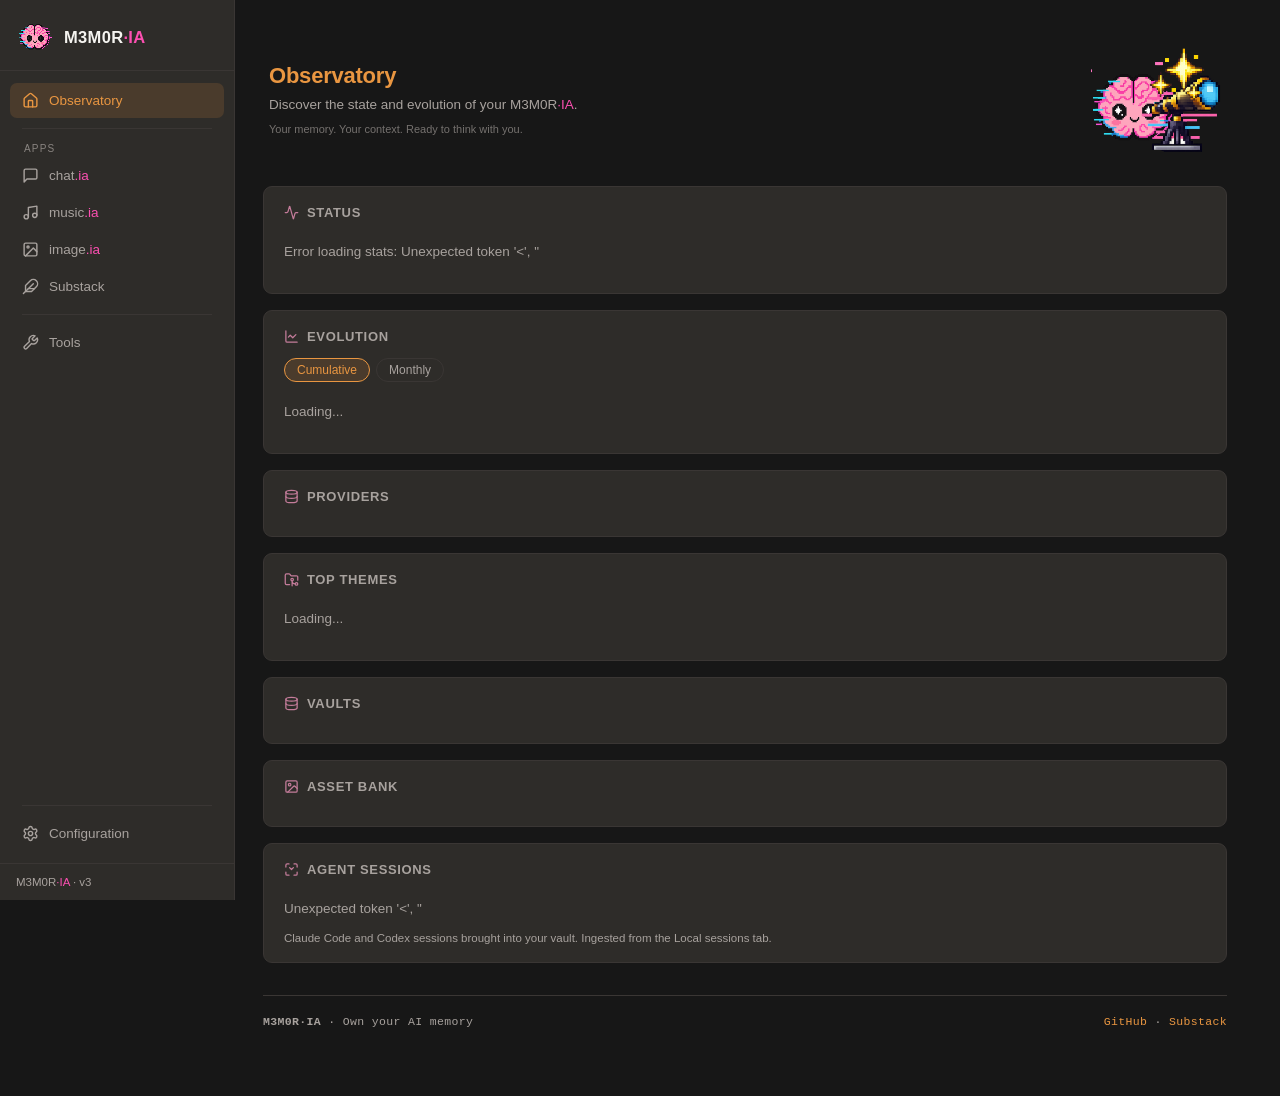
==== commit a522b7b8: "feat(layout): nombres de carpeta en layout.py, RAW reubicable y presets (edicion inglesa) Port de fe" ====
--- a/web/index.html
+++ b/web/index.html
@@ -2,9 +2,9 @@
 <!--
   M3M0R·IA (MemorIA2GO)  ·  https://v0raonline.github.io/MemorIA2GO/
   Copyright (c) 2024-2026 V0ra (v0raonline)
-  Licencia CC BY-NC-SA 4.0 — sin fines comerciales.
+  License CC BY-NC-SA 4.0 — non-commercial use only.
 -->
-<html lang="es">
+<html lang="en">
 <head>
 <meta charset="utf-8">
 <meta name="author" content="V0ra (v0raonline)">
@@ -19,7 +19,7 @@
 <aside class="sidebar">
 
   <div class="brand">
-    <img src="assets/M3M0R-IA_Small.png" alt="Logo M3M0R·IA" class="brand-logo">
+    <img src="assets/M3M0R-IA_Small.png" alt="M3M0R·IA logo" class="brand-logo">
     <div class="brand-text">
       <h1>M3M0R<span class="brand-ia">·IA</span></h1>
     </div>
@@ -28,7 +28,7 @@
   <nav>
     <button class="tab-btn active" data-tab="dashboard">
       <svg xmlns="http://www.w3.org/2000/svg" viewBox="0 0 24 24" fill="none" stroke="currentColor" stroke-width="2" stroke-linecap="round" stroke-linejoin="round"><path d="M15 21v-8a1 1 0 0 0-1-1h-4a1 1 0 0 0-1 1v8" /><path d="M3 10a2 2 0 0 1 .709-1.528l7-6a2 2 0 0 1 2.582 0l7 6A2 2 0 0 1 21 10v9a2 2 0 0 1-2 2H5a2 2 0 0 1-2-2z" /></svg>
-      <span>Observatorio</span>
+      <span>Observatory</span>
     </button>
 
     <div class="nav-sep" aria-hidden="true"></div>
@@ -58,7 +58,7 @@
          pestanas arriba como chat.ia. Decidido con V0ra el 2026-10-23. -->
     <button class="tab-btn" data-tab="tools-app" data-app="tools">
       <svg xmlns="http://www.w3.org/2000/svg" viewBox="0 0 24 24" fill="none" stroke="currentColor" stroke-width="2" stroke-linecap="round" stroke-linejoin="round"><path d="M14.7 6.3a1 1 0 0 0 0 1.4l1.6 1.6a1 1 0 0 0 1.4 0l3.77-3.77a6 6 0 0 1-7.94 7.94l-6.91 6.91a2.12 2.12 0 0 1-3-3l6.91-6.91a6 6 0 0 1 7.94-7.94l-3.76 3.76z" /></svg>
-      <span>Herramientas</span>
+      <span>Tools</span>
       <span id="tools-app-badge" class="app-badge"></span>
     </button>
 
@@ -67,7 +67,7 @@
 
     <button class="tab-btn" data-tab="config">
       <svg xmlns="http://www.w3.org/2000/svg" viewBox="0 0 24 24" fill="none" stroke="currentColor" stroke-width="2" stroke-linecap="round" stroke-linejoin="round"><path d="M9.671 4.136a2.34 2.34 0 0 1 4.659 0 2.34 2.34 0 0 0 3.319 1.915 2.34 2.34 0 0 1 2.33 4.033 2.34 2.34 0 0 0 0 3.831 2.34 2.34 0 0 1-2.33 4.033 2.34 2.34 0 0 0-3.319 1.915 2.34 2.34 0 0 1-4.659 0 2.34 2.34 0 0 0-3.32-1.915 2.34 2.34 0 0 1-2.33-4.033 2.34 2.34 0 0 0 0-3.831A2.34 2.34 0 0 1 6.35 6.051a2.34 2.34 0 0 0 3.319-1.915" /><circle cx="12" cy="12" r="3" /></svg>
-      <span>Configuración</span> <span id="config-badge"></span>
+      <span>Configuration</span> <span id="config-badge"></span>
     </button>
   </nav>
 
@@ -79,7 +79,7 @@
 
   <!--
     Top-tabs por app. Solo se muestra cuando la app seleccionada en la
-    sidebar tiene sub-pasos de flujo. Hoy: chat.ia. music.ia, image.ia y Substack
+    sidebar tiene sub-pasos de flujo. Hoy: chat.ia. music.ia y Substack
     dejan la tira oculta y muestran su panel completo (music tiene
     Suno/Flow como folds internos; Substack tiene sus cards inline).
     Los data-tab siguen apuntando a los mismos panel-* de siempre, para
@@ -87,22 +87,22 @@
   -->
   <div class="top-tabs" id="chat-tabs" data-app="chat" style="display:none;">
     <button class="top-tab active" data-tab="verificar">
-      Verificación <span id="verificar-badge"></span>
+      Verification <span id="verificar-badge"></span>
     </button>
     <button class="top-tab" data-tab="run">
-      Construcción <span id="pipeline-badge"></span>
+      Construction <span id="pipeline-badge"></span>
     </button>
     <button class="top-tab" data-tab="gizmos">
-      Cartografía <span id="gizmo-count-badge"></span>
+      Cartography <span id="gizmo-count-badge"></span>
     </button>
     <button class="top-tab" data-tab="reconexion">
-      Sesiones locales
+      Local sessions
     </button>
   </div>
 
   <div class="top-tabs" id="tools-tabs" data-app="tools" style="display:none;">
-    <button class="top-tab active" data-tab="galerias">Galerías</button>
-    <button class="top-tab" data-tab="taller">Taller <span id="pendientes-count-badge"></span></button>
+    <button class="top-tab active" data-tab="galerias">Galleries</button>
+    <button class="top-tab" data-tab="taller">Workshop <span id="pendientes-count-badge"></span></button>
   </div>
 
   <!-- DASHBOARD -->
@@ -110,39 +110,39 @@
 
     <div class="panel-header">
       <div class="panel-header-text">
-        <h1>Observatorio</h1>
-        <p class="panel-header-desc">Descubre el estado y la evolución de tu M3M0R<span class="brand-ia">·IA</span>.</p>
-        <p class="panel-header-brand">Tu memoria. Tu contexto. Listo para pensar contigo.</p>
+        <h1>Observatory</h1>
+        <p class="panel-header-desc">Discover the state and evolution of your M3M0R<span class="brand-ia">·IA</span>.</p>
+        <p class="panel-header-brand">Your memory. Your context. Ready to think with you.</p>
       </div>
       <img src="assets/observatorio.png" alt="" class="panel-header-icon">
     </div>
 
     <div class="card">
-      <h2><svg class="h2-icon" xmlns="http://www.w3.org/2000/svg" viewBox="0 0 24 24" fill="none" stroke="currentColor" stroke-width="2" stroke-linecap="round" stroke-linejoin="round"><path d="M22 12h-2.48a2 2 0 0 0-1.93 1.46l-2.35 8.36a.25.25 0 0 1-.48 0L9.24 2.18a.25.25 0 0 0-.48 0l-2.35 8.36A2 2 0 0 1 4.49 12H2" /></svg>Estado</h2>
+      <h2><svg class="h2-icon" xmlns="http://www.w3.org/2000/svg" viewBox="0 0 24 24" fill="none" stroke="currentColor" stroke-width="2" stroke-linecap="round" stroke-linejoin="round"><path d="M22 12h-2.48a2 2 0 0 0-1.93 1.46l-2.35 8.36a.25.25 0 0 1-.48 0L9.24 2.18a.25.25 0 0 0-.48 0l-2.35 8.36A2 2 0 0 1 4.49 12H2" /></svg>Status</h2>
       <div id="dashboard-summary" class="stat-grid">
-        <div class="empty-note">Cargando...</div>
+        <div class="empty-note">Loading...</div>
       </div>
       <div id="stats-freshness" class="chart-note"></div>
     </div>
 
     <div class="card">
-      <h2><svg class="h2-icon" xmlns="http://www.w3.org/2000/svg" viewBox="0 0 24 24" fill="none" stroke="currentColor" stroke-width="2" stroke-linecap="round" stroke-linejoin="round"><path d="M3 3v16a2 2 0 0 0 2 2h16" /><path d="m19 9-5 5-4-4-3 3" /></svg>Evolución</h2>
+      <h2><svg class="h2-icon" xmlns="http://www.w3.org/2000/svg" viewBox="0 0 24 24" fill="none" stroke="currentColor" stroke-width="2" stroke-linecap="round" stroke-linejoin="round"><path d="M3 3v16a2 2 0 0 0 2 2h16" /><path d="m19 9-5 5-4-4-3 3" /></svg>Evolution</h2>
       <div class="chart-toggle">
-        <button id="evo-btn-acum" class="active">Acumulada</button>
-        <button id="evo-btn-mensual">Por mes</button>
-      </div>
-      <div id="evolution-chart"><div class="empty-note">Cargando...</div></div>
+        <button id="evo-btn-acum" class="active">Cumulative</button>
+        <button id="evo-btn-mensual">Monthly</button>
+      </div>
+      <div id="evolution-chart"><div class="empty-note">Loading...</div></div>
       <div id="evolution-note" class="chart-note"></div>
     </div>
 
     <div class="card">
-      <h2><svg class="h2-icon" xmlns="http://www.w3.org/2000/svg" viewBox="0 0 24 24" fill="none" stroke="currentColor" stroke-width="2" stroke-linecap="round" stroke-linejoin="round"><ellipse cx="12" cy="5" rx="9" ry="3" /><path d="M3 5V19A9 3 0 0 0 21 19V5" /><path d="M3 12A9 3 0 0 0 21 12" /></svg>Proveedores</h2>
+      <h2><svg class="h2-icon" xmlns="http://www.w3.org/2000/svg" viewBox="0 0 24 24" fill="none" stroke="currentColor" stroke-width="2" stroke-linecap="round" stroke-linejoin="round"><ellipse cx="12" cy="5" rx="9" ry="3" /><path d="M3 5V19A9 3 0 0 0 21 19V5" /><path d="M3 12A9 3 0 0 0 21 12" /></svg>Providers</h2>
       <div id="dashboard-providers" class="stat-grid"></div>
     </div>
 
     <div class="card">
-      <h2><svg class="h2-icon" xmlns="http://www.w3.org/2000/svg" viewBox="0 0 24 24" fill="none" stroke="currentColor" stroke-width="2" stroke-linecap="round" stroke-linejoin="round"><path d="M18 19a5 5 0 0 1-5-5v8" /><path d="M9 20H4a2 2 0 0 1-2-2V5a2 2 0 0 1 2-2h3.9a2 2 0 0 1 1.69.9l.81 1.2a2 2 0 0 0 1.67.9H20a2 2 0 0 1 2 2v5" /><circle cx="13" cy="12" r="2" /><circle cx="20" cy="19" r="2" /></svg>Top temas</h2>
-      <div id="topics-top"><div class="empty-note">Cargando...</div></div>
+      <h2><svg class="h2-icon" xmlns="http://www.w3.org/2000/svg" viewBox="0 0 24 24" fill="none" stroke="currentColor" stroke-width="2" stroke-linecap="round" stroke-linejoin="round"><path d="M18 19a5 5 0 0 1-5-5v8" /><path d="M9 20H4a2 2 0 0 1-2-2V5a2 2 0 0 1 2-2h3.9a2 2 0 0 1 1.69.9l.81 1.2a2 2 0 0 0 1.67.9H20a2 2 0 0 1 2 2v5" /><circle cx="13" cy="12" r="2" /><circle cx="20" cy="19" r="2" /></svg>Top themes</h2>
+      <div id="topics-top"><div class="empty-note">Loading...</div></div>
       <div id="topics-coverage" class="chart-note"></div>
     </div>
 
@@ -152,14 +152,14 @@
     </div>
 
     <div class="card">
-      <h2><svg class="h2-icon" xmlns="http://www.w3.org/2000/svg" viewBox="0 0 24 24" fill="none" stroke="currentColor" stroke-width="2" stroke-linecap="round" stroke-linejoin="round"><rect width="18" height="18" x="3" y="3" rx="2" ry="2" /><circle cx="9" cy="9" r="2" /><path d="m21 15-3.086-3.086a2 2 0 0 0-2.828 0L6 21" /></svg>Banco de assets</h2>
+      <h2><svg class="h2-icon" xmlns="http://www.w3.org/2000/svg" viewBox="0 0 24 24" fill="none" stroke="currentColor" stroke-width="2" stroke-linecap="round" stroke-linejoin="round"><rect width="18" height="18" x="3" y="3" rx="2" ry="2" /><circle cx="9" cy="9" r="2" /><path d="m21 15-3.086-3.086a2 2 0 0 0-2.828 0L6 21" /></svg>Asset bank</h2>
       <div id="dashboard-images" class="stat-grid"></div>
     </div>
 
     <div class="card">
-      <h2><svg class="h2-icon" xmlns="http://www.w3.org/2000/svg" viewBox="0 0 24 24" fill="none" stroke="currentColor" stroke-width="2" stroke-linecap="round" stroke-linejoin="round"><path d="M8 3H5a2 2 0 0 0-2 2v3" /><path d="M21 8V5a2 2 0 0 0-2-2h-3" /><path d="M3 16v3a2 2 0 0 0 2 2h3" /><path d="M16 21h3a2 2 0 0 0 2-2v-3" /><path d="m9 9 3 3 3-3" /></svg>Sesiones de agente</h2>
-      <div id="dashboard-sessions" class="stat-grid"><div class="empty-note">Cargando...</div></div>
-      <div class="chart-note">Sesiones de Claude Code y Codex traídas a tu vault. Se ingieren desde la pestaña Sesiones locales.</div>
+      <h2><svg class="h2-icon" xmlns="http://www.w3.org/2000/svg" viewBox="0 0 24 24" fill="none" stroke="currentColor" stroke-width="2" stroke-linecap="round" stroke-linejoin="round"><path d="M8 3H5a2 2 0 0 0-2 2v3" /><path d="M21 8V5a2 2 0 0 0-2-2h-3" /><path d="M3 16v3a2 2 0 0 0 2 2h3" /><path d="M16 21h3a2 2 0 0 0 2-2v-3" /><path d="m9 9 3 3 3-3" /></svg>Agent sessions</h2>
+      <div id="dashboard-sessions" class="stat-grid"><div class="empty-note">Loading...</div></div>
+      <div class="chart-note">Claude Code and Codex sessions brought into your vault. Ingested from the Local sessions tab.</div>
     </div>
 
     <!-- MUSIC·0LOGY: herramienta hermana, pipeline propio, misma casa.
@@ -177,154 +177,154 @@
          para que la tarjeta este completa aunque el CSV no se haya
          descargado. Solo aparece si hay export de Substack en la carpeta. -->
     <div class="card" id="card-substack" style="display:none;">
-      <h2><svg class="h2-icon" xmlns="http://www.w3.org/2000/svg" viewBox="0 0 24 24" fill="none" stroke="currentColor" stroke-width="2" stroke-linecap="round" stroke-linejoin="round"><path d="M20.24 12.24a6 6 0 0 0-8.49-8.49L5 10.5V19h8.5z" /><line x1="16" y1="8" x2="2" y2="22" /><line x1="17.5" y1="15" x2="9" y2="15" /></svg><span>Tintero</span></h2>
+      <h2><svg class="h2-icon" xmlns="http://www.w3.org/2000/svg" viewBox="0 0 24 24" fill="none" stroke="currentColor" stroke-width="2" stroke-linecap="round" stroke-linejoin="round"><path d="M20.24 12.24a6 6 0 0 0-8.49-8.49L5 10.5V19h8.5z" /><line x1="16" y1="8" x2="2" y2="22" /><line x1="17.5" y1="15" x2="9" y2="15" /></svg><span>Inkwell</span></h2>
       <div id="dashboard-substack" class="stat-grid"></div>
       <p id="substack-pubs" class="field-help" style="display:none;"></p>
     </div>
   </section>
 
-  <!-- CONFIGURACION -->
+  <!-- CONFIGURATION -->
   <section id="panel-config" class="panel">
     <div class="panel-header">
       <div class="panel-header-text">
-        <h1>Configuración</h1>
-        <p class="panel-header-desc">Prepara la reconstrucción de tu M3M0R<span class="brand-ia">·IA</span>.</p>
-        <p class="panel-header-brand">Tu memoria. Tu contexto. Listo para pensar contigo.</p>
+        <h1>Configuration</h1>
+        <p class="panel-header-desc">Prepare the reconstruction of your M3M0R<span class="brand-ia">·IA</span>.</p>
+        <p class="panel-header-brand">Your memory. Your context. Ready to think with you.</p>
       </div>
       <img src="assets/configuracion.png" alt="" class="panel-header-icon">
     </div>
 
     <div class="card">
-      <h2>Rutas</h2>
-      <div class="field">
-        <label for="cfg-base_vault">Carpeta base (donde viven RAW_VAULT / MERGED_VAULT / PRJ_VAULT)</label>
+      <h2>Paths</h2>
+      <div class="field">
+        <label for="cfg-base_vault">Base folder (home of RAW_VAULT / MERGED_VAULT / PRJ_VAULT)</label>
         <input type="text" id="cfg-base_vault" autocomplete="off">
         <div class="path-suggest" id="suggest-base_vault"></div>
       </div>
       <div class="field">
-        <label for="cfg-raw_vault">Fuente de las notas (RAW) — opcional</label>
-        <input type="text" id="cfg-raw_vault" autocomplete="off" placeholder="vacío = dentro de la carpeta base">
+        <label for="cfg-raw_vault">Notes source (RAW) — optional</label>
+        <input type="text" id="cfg-raw_vault" autocomplete="off" placeholder="empty = inside the base folder">
         <div class="path-suggest" id="suggest-raw_vault"></div>
-        <p class="field-help">Materia prima del pipeline, no para abrir en Obsidian. Si ya tienes un vault,
-          no la cambies aquí: muévela con <code>python mover_raw.py --hacia &lt;carpeta&gt;</code>
-          o el pipeline se negará a seguir.</p>
-      </div>
-      <div class="field">
-        <label for="cfg-exports_dir">Carpeta con tus exports (.zip / .json / .html / .csv)</label>
+        <p class="field-help">Raw material for the pipeline, not meant to be opened in Obsidian. If you already have a vault,
+          do not change it here: move it with <code>python mover_raw.py --hacia &lt;folder&gt;</code>
+          or the pipeline will refuse to continue.</p>
+      </div>
+      <div class="field">
+        <label for="cfg-exports_dir">Folder with your exports (.zip / .json / .html / .csv)</label>
         <input type="text" id="cfg-exports_dir" autocomplete="off">
         <div class="path-suggest" id="suggest-exports_dir"></div>
       </div>
       <div class="field">
-        <label for="cfg-gizmo_map">Ruta a gizmo_map.json (mapa de proyectos)</label>
+        <label for="cfg-gizmo_map">Path to gizmo_map.json (project map)</label>
         <input type="text" id="cfg-gizmo_map" autocomplete="off">
         <div class="path-suggest" id="suggest-gizmo_map"></div>
       </div>
       <div class="field">
-        <label for="cfg-suno_backup">MUSIC<span class="brand-ia">·0</span>LOGY — carpeta del backup de Suno</label>
+        <label for="cfg-suno_backup">MUSIC<span class="brand-ia">·0</span>LOGY — Suno backup folder</label>
         <input type="text" id="cfg-suno_backup" autocomplete="off">
         <div class="path-suggest" id="suggest-suno_backup"></div>
       </div>
       <div class="field">
-        <label for="cfg-suno_vault">MUSIC<span class="brand-ia">·0</span>LOGY — vault de música</label>
+        <label for="cfg-suno_vault">MUSIC<span class="brand-ia">·0</span>LOGY — music vault</label>
         <input type="text" id="cfg-suno_vault" autocomplete="off">
         <div class="path-suggest" id="suggest-suno_vault"></div>
       </div>
       <div class="field">
-        <label for="cfg-flowmusic_backup">MUSIC<span class="brand-ia">·0</span>LOGY — carpeta del backup de Flow Music</label>
+        <label for="cfg-flowmusic_backup">MUSIC<span class="brand-ia">·0</span>LOGY — Flow Music backup folder</label>
         <input type="text" id="cfg-flowmusic_backup" autocomplete="off">
         <div class="path-suggest" id="suggest-flowmusic_backup"></div>
       </div>
       <div class="field">
-        <label for="cfg-flowmusic_vault">MUSIC<span class="brand-ia">·0</span>LOGY — vault de Flow Music</label>
+        <label for="cfg-flowmusic_vault">MUSIC<span class="brand-ia">·0</span>LOGY — Flow Music vault</label>
         <input type="text" id="cfg-flowmusic_vault" autocomplete="off">
         <div class="path-suggest" id="suggest-flowmusic_vault"></div>
       </div>
       <div class="field">
-        <label for="cfg-copilot_images_backup">image<span class="brand-ia">.ia</span> — carpeta del backup de imágenes de Copilot</label>
+        <label for="cfg-copilot_images_backup">image<span class="brand-ia">.ia</span> — Copilot images backup folder</label>
         <input type="text" id="cfg-copilot_images_backup" autocomplete="off">
         <div class="path-suggest" id="suggest-copilot_images_backup"></div>
       </div>
       <div class="field">
-        <label for="cfg-copilot_images_vault">image<span class="brand-ia">.ia</span> — vault de imágenes de Copilot</label>
+        <label for="cfg-copilot_images_vault">image<span class="brand-ia">.ia</span> — Copilot images vault</label>
         <input type="text" id="cfg-copilot_images_vault" autocomplete="off">
         <div class="path-suggest" id="suggest-copilot_images_vault"></div>
       </div>
       <div class="field">
-        <label for="cfg-substack_vault">Tintero — vault de publicaciones</label>
+        <label for="cfg-substack_vault">Inkwell — publications vault</label>
         <input type="text" id="cfg-substack_vault" autocomplete="off">
         <div class="path-suggest" id="suggest-substack_vault"></div>
       </div>
     </div>
 
     <div class="card">
-      <h2>Opciones</h2>
-      <div class="field">
-        <label for="cfg-layout_preset">Organización del vault fusionado</label>
+      <h2>Options</h2>
+      <div class="field">
+        <label for="cfg-layout_preset">Organization of the merged vault</label>
         <select id="cfg-layout_preset" class="theme-select">
-          <option value="proyectos">Todo junto + proyectos (por defecto)</option>
-          <option value="unico">Todo junto</option>
-          <option value="proveedor">Una carpeta por proveedor</option>
+          <option value="proyectos">All together + projects (default)</option>
+          <option value="unico">All together</option>
+          <option value="proveedor">One folder per provider</option>
         </select>
         <p class="field-help" id="layout-preset-help"></p>
       </div>
       <div class="field">
-        <label for="cfg-prj_vault_name">Nombre del vault de proyectos</label>
+        <label for="cfg-prj_vault_name">Project vault name</label>
         <input type="text" id="cfg-prj_vault_name">
       </div>
       <div class="checkbox-row">
-        <label><input type="checkbox" id="cfg-by_year"> Organizar por año</label>
-        <label><input type="checkbox" id="cfg-by_month"> Organizar por mes</label>
-        <label><input type="checkbox" id="cfg-make_index"> Generar índice de conversaciones</label>
-      </div>
-    </div>
-
-    <div class="card">
-      <h2>Apariencia</h2>
-      <div class="field">
-        <label for="cfg-theme">Tema de color</label>
+        <label><input type="checkbox" id="cfg-by_year"> Organize by year</label>
+        <label><input type="checkbox" id="cfg-by_month"> Organize by month</label>
+        <label><input type="checkbox" id="cfg-make_index"> Generate conversation index</label>
+      </div>
+    </div>
+
+    <div class="card">
+      <h2>Appearance</h2>
+      <div class="field">
+        <label for="cfg-theme">Color theme</label>
         <select id="cfg-theme" class="theme-select">
-          <option value="warm">warm — cálido (por defecto)</option>
-          <option value="cool">cool — frío</option>
-          <option value="light">claro — luz de mañana</option>
+          <option value="warm">warm — cozy (default)</option>
+          <option value="cool">cool — chilly</option>
+          <option value="light">light — morning light</option>
         </select>
-        <p class="field-help">El cambio se aplica al instante para que lo veas antes de guardar.</p>
-      </div>
-    </div>
-
-    <button class="btn" id="btn-save-config">Guardar configuración</button>
+        <p class="field-help">Applied instantly so you see it before saving.</p>
+      </div>
+    </div>
+
+    <button class="btn" id="btn-save-config">Save configuration</button>
     <div id="config-msg" class="msg"></div>
   </section>
 
-  <!-- VERIFICAR -->
+  <!-- VERIFY -->
   <section id="panel-verificar" class="panel">
     <div class="panel-header">
       <div class="panel-header-text">
-        <h1>Verificación</h1>
-        <p class="panel-header-desc">Comprueba los requisitos de tu M3M0R<span class="brand-ia">·IA</span>.</p>
-        <p class="panel-header-brand">Tu memoria. Tu contexto. Listo para pensar contigo.</p>
+        <h1>Verification</h1>
+        <p class="panel-header-desc">Check the requirements of your M3M0R<span class="brand-ia">·IA</span>.</p>
+        <p class="panel-header-brand">Your memory. Your context. Ready to think with you.</p>
       </div>
       <img src="assets/verificacion.png" alt="" class="panel-header-icon">
     </div>
 
     <div class="card">
-      <h2>Verificación previa</h2>
+      <h2>Pre-flight check</h2>
       <p style="color:var(--text-dim); font-size:13px; margin-top:-6px;">
-        Comprueba la configuración antes de ejecutar — detecta, por ejemplo, si el archivo
-        que se usaría como export no es realmente un export de ChatGPT (le pasó a V0ra, por eso existe esta pestaña).
+        Checks your configuration before running — it catches, for example, an export file
+        that isn't actually a ChatGPT export (it happened to V0ra; that's why this tab exists).
       </p>
-      <button class="btn" id="btn-verificar">Verificar ahora</button>
+      <button class="btn" id="btn-verificar">Verify now</button>
       <div id="verificar-results" style="margin-top:16px;"></div>
     </div>
   </section>
 
-  <!-- GIZMOS / CARTOGRAFIA -->
+  <!-- GIZMOS / CARTOGRAPHY -->
   <section id="panel-gizmos" class="panel">
 
     <div class="panel-header">
       <div class="panel-header-text">
-        <h1>Cartografía</h1>
-        <p class="panel-header-desc">Descubre las relaciones en tu M3M0R<span class="brand-ia">·IA</span>.</p>
-        <p class="panel-header-brand">Tu memoria. Tu contexto. Listo para pensar contigo.</p>
+        <h1>Cartography</h1>
+        <p class="panel-header-desc">Discover the relationships in your M3M0R<span class="brand-ia">·IA</span>.</p>
+        <p class="panel-header-brand">Your memory. Your context. Ready to think with you.</p>
       </div>
       <img src="assets/cartografia.png" alt="" class="panel-header-icon">
     </div>
@@ -333,42 +333,42 @@
       <div class="metro">
         <div class="metro-stop">
           <div class="metro-dot">1</div>
-          <div class="metro-label">Nube</div>
-          <div class="metro-sub">mira de qué hablan<br>tus huérfanas</div>
+          <div class="metro-label">Cloud</div>
+          <div class="metro-sub">see what your<br>orphans talk about</div>
         </div>
         <div class="metro-line"></div>
         <div class="metro-stop">
           <div class="metro-dot">2</div>
-          <div class="metro-label">Temas</div>
-          <div class="metro-sub">agrupa con las palabras<br>que reconozcas</div>
+          <div class="metro-label">Themes</div>
+          <div class="metro-sub">group them with words<br>you recognize</div>
         </div>
         <div class="metro-line"></div>
         <div class="metro-stop">
           <div class="metro-dot">3</div>
-          <div class="metro-label">Índice</div>
-          <div class="metro-sub">una nota por tema<br>en MERGED/_Temas</div>
+          <div class="metro-label">Index</div>
+          <div class="metro-sub">one note per theme<br>in MERGED/_Topics</div>
         </div>
         <div class="metro-line"></div>
         <div class="metro-stop">
           <div class="metro-dot">4</div>
-          <div class="metro-label">Grafo</div>
-          <div class="metro-sub">Obsidian enlaza:<br>el anillo gana gravedad</div>
+          <div class="metro-label">Graph</div>
+          <div class="metro-sub">Obsidian links them:<br>the ring gains gravity</div>
         </div>
       </div>
     </div>
 
     <div class="card">
       <details class="card-fold" open>
-        <summary><h2>Nube de huérfanas</h2></summary>
-        <p class="card-help">
-          <strong>Empieza aquí.</strong> Pulsa «Generar nube» y verás el vocabulario de tus
-          conversaciones sin proyecto: cuanto más grande una palabra, en más notas aparece
-          (títulos incluidos). Las <span style="color:var(--magenta)">magenta</span> coinciden
-          con nombres de proyectos que ya existen — candidatas naturales a tema. Clic en
-          cualquier palabra para ver qué notas la contienen. Esto es solo un catalejo:
-          aquí no se clasifica ni se modifica nada.
-        </p>
-        <button class="btn secondary" id="btn-load-cloud">Generar nube</button>
+        <summary><h2>Orphan cloud</h2></summary>
+        <p class="card-help">
+          <strong>Start here.</strong> Hit "Generate cloud" and you'll see the vocabulary of
+          your project-less conversations: the bigger a word, the more notes it appears in
+          (titles included). The <span style="color:var(--magenta)">magenta</span> ones match
+          names of projects that already exist — natural candidates for a theme. Click any
+          word to see which notes contain it. This is just a spyglass: nothing gets
+          classified or modified here.
+        </p>
+        <button class="btn secondary" id="btn-load-cloud">Generate cloud</button>
         <div id="orphan-cloud" style="margin-top:14px;"></div>
         <div id="cloud-notes" style="margin-top:10px;"></div>
       </details>
@@ -376,24 +376,24 @@
 
     <div class="card">
       <details class="card-fold">
-        <summary><h2>Temas</h2></summary>
-        <p class="card-help">
-          <strong>Con lo que la nube te enseñó</strong>, crea temas: un nombre y sus palabras
-          separadas por comas. Valen palabras sueltas (<code>espejo</code>), frases
-          (<code>mas alla del prompt</code>) y reglas de metadatos con el formato
-          <code>campo=valor</code> — por ejemplo <code>source=claude_export</code> agrupa todo
-          lo importado de Claude. Una nota puede caer en varios temas: eso es lo sano.
-          «Guardar temas» persiste tu curación en <code>topic_map.json</code>;
-          «Generar índice» crea una nota por tema en <code>MERGED_VAULT/_Temas</code>
-          con enlaces a sus huérfanas, y el grafo de Obsidian hace el resto.
-          Las conversaciones no se tocan, el índice es regenerable y desechable, y la
-          Construcción lo mantiene fresco sola.
+        <summary><h2>Themes</h2></summary>
+        <p class="card-help">
+          <strong>With what the cloud showed you</strong>, create themes: a name and its words
+          separated by commas. Single words work (<code>mirror</code>), so do phrases
+          (<code>beyond the prompt</code>) and metadata rules in the form
+          <code>field=value</code> — for example <code>source=claude_export</code> groups
+          everything imported from Claude. A note can fall into several themes: that's the
+          healthy part. "Save themes" persists your curation in <code>topic_map.json</code>;
+          "Generate index" creates one note per theme in <code>MERGED_VAULT/_Topics</code>
+          with links to its orphans, and Obsidian's graph does the rest.
+          Conversations are never touched, the index is regenerable and disposable, and
+          Construction keeps it fresh on its own.
         </p>
         <div id="topics-list"></div>
         <div class="run-buttons" style="margin-top:10px;">
-          <button class="btn secondary" id="btn-add-topic">Añadir tema</button>
-          <button class="btn" id="btn-save-topics">Guardar temas</button>
-          <button class="btn secondary" id="btn-generate-topics">Generar índice</button>
+          <button class="btn secondary" id="btn-add-topic">Add theme</button>
+          <button class="btn" id="btn-save-topics">Save themes</button>
+          <button class="btn secondary" id="btn-generate-topics">Generate index</button>
         </div>
         <div id="topics-msg" class="msg"></div>
       </details>
@@ -401,32 +401,31 @@
 
     <div class="card">
       <details class="card-fold">
-        <summary><h2>Proyectos huérfanos (ChatGPT)</h2></summary>
-        <p class="card-help">
-          <strong>Qué es esto:</strong> en ChatGPT, una conversación puede nacer dentro de un
-          «proyecto» que el export identifica con un ID interno (gizmo) pero sin nombre humano.
-          Cada fila de abajo es uno de esos IDs aún sin bautizar. Para ayudarte a reconocerlo
-          te mostramos el título de una de sus conversaciones como muestra, y desplegando la
-          fila verás la lista completa con fechas. Escribe el nombre que tú le darías y pulsa
-          «Guardar»: el nombre se apunta en <code>gizmo_map.json</code>, el vault existente se
-          corrige in-place y se relanzan los pasos 2→4 — sin repetir la importación. Las filas
-          que dejes en blanco seguirán esperando aquí, sin prisa.
+        <summary><h2>Orphan projects (ChatGPT)</h2></summary>
+        <p class="card-help">
+          <strong>What is this:</strong> in ChatGPT, a conversation can be born inside a
+          "project" that the export identifies with an internal ID (gizmo) but no human name.
+          Each row below is one of those unnamed IDs. To help you recognize it, we show the
+          title of one of its conversations as a sample, and expanding the row reveals the
+          full list with dates. Type the name you would give it and hit "Save": the name is
+          recorded in <code>gizmo_map.json</code>, the existing vault is patched in place,
+          and steps 2→4 are relaunched — without repeating the import. Rows you leave blank
+          will keep waiting here, no rush.
         </p>
         <div id="gizmos-list"></div>
-        <button class="btn" id="btn-save-gizmos" style="margin-top:14px;">Guardar y actualizar vault</button>
+        <button class="btn" id="btn-save-gizmos" style="margin-top:14px;">Save and update vault</button>
         <div id="gizmos-msg" class="msg"></div>
       </details>
     </div>
   </section>
 
-  <!-- RECONEXION -->
   <!-- MUSIC·0LOGY -->
   <section id="panel-musicology" class="panel">
     <div class="panel-header">
       <div class="panel-header-text">
         <h1>MUSIC<span class="brand-ia">·0</span>LOGY</h1>
-        <p class="panel-header-desc">Rescata tus bibliotecas de música y ponlas en orden.</p>
-        <p class="panel-header-brand">Tu memoria. Tu contexto. Listo para pensar contigo.</p>
+        <p class="panel-header-desc">Rescue your music libraries and put them in order.</p>
+        <p class="panel-header-brand">Your memory. Your context. Ready to think with you.</p>
       </div>
       <img src="assets/musicology.png" alt="" class="panel-header-icon"
            onerror="this.style.display='none'">
@@ -442,128 +441,129 @@
       </summary>
 
     <div class="card">
-      <h2>Captura</h2>
+      <h2>Capture</h2>
       <p class="card-help">
-        Suno no tiene export. Su biblioteca se pide a la API con un token que copias
-        del navegador y que caduca en minutos — por eso este paso es manual a propósito.
-        Es lo único de la aplicación que sale a Internet, y solo cuando tú lo lanzas.
+        Suno has no export. Its library can only be asked for through the API, with a
+        token you copy from your browser and that expires within minutes — which is why
+        this step is manual on purpose. It is the only part of the app that reaches out
+        to the internet, and only when you launch it.
       </p>
-
-      <div class="metro">
-        <div class="metro-stop">
-          <div class="metro-dot">1</div>
-          <div class="metro-label">suno.com</div>
-          <div class="metro-sub">abre tu Library<br>con la sesión iniciada</div>
-        </div>
-        <div class="metro-line"></div>
-        <div class="metro-stop">
-          <div class="metro-dot">2</div>
-          <div class="metro-label">F12 → Network</div>
-          <div class="metro-sub">refresca la página<br>para ver las llamadas</div>
-        </div>
-        <div class="metro-line"></div>
-        <div class="metro-stop">
-          <div class="metro-dot">3</div>
-          <div class="metro-label">Lupa → «bearer»</div>
-          <div class="metro-sub">busca dentro de<br>las cabeceras</div>
-        </div>
-        <div class="metro-line"></div>
-        <div class="metro-stop">
-          <div class="metro-dot">4</div>
-          <div class="metro-label">Copia el JWT</div>
-          <div class="metro-sub">lo que va después<br>de «Bearer »</div>
-        </div>
-      </div>
 
       <details class="check-fold" style="margin-bottom:14px;">
         <summary>
-          <span class="check-fold-name">¿Esto te suena a criptología? Ábreme</span>
+          <span class="check-fold-name">Does this sound like cryptography? Open me</span>
         </summary>
         <div class="check-fold-body" style="line-height:1.6;">
           <p style="margin-top:0;">
-            Nada de lo de aquí abajo requiere saber programar. Es copiar un texto largo
-            de una pantalla a otra. Lo raro es dónde está escondido.
+            None of this needs programming. It's copying a long piece of text from one
+            screen to another. The odd part is where it's hidden.
           </p>
 
-          <p><strong>Qué vas a copiar.</strong> Un <em>token</em> es un pase temporal:
-          la prueba de que tu navegador ya inició sesión en Suno. Mientras dura, quien
-          lo tenga puede pedirle cosas a Suno como si fueras tú — así que no lo pegues
-          en ningún otro sitio. Caduca solo en minutos, y por eso este paso no se puede
-          automatizar: no hay nada que guardar.</p>
-
-          <p><strong>1. Abre tu biblioteca en Suno.</strong> Ve a suno.com con tu sesión
-          iniciada, la pantalla donde ves tus canciones.</p>
-
-          <p><strong>2. Abre las herramientas de desarrollo.</strong> Pulsa <code>F12</code>.
-          Si tu teclado tiene tecla <code>Fn</code>, quizá sea <code>Fn</code>+<code>F12</code>.
-          Se abre un panel lateral o inferior lleno de pestañas: es la consola que trae
-          de fábrica todo navegador. No vas a romper nada mirando.</p>
-
-          <p><strong>3. Ve a la pestaña «Network».</strong> En algunos navegadores se llama
-          «Red». Está vacía hasta que la página vuelva a pedir datos, así que
-          <strong>refresca</strong> (<code>F5</code>) sin cerrar el panel. Verás llenarse
-          una lista: cada línea es una petición que tu navegador le hace a Suno.</p>
-
-          <p><strong>4. Busca con la lupa.</strong> En esa pestaña hay un icono de lupa
-          (búsqueda). Ábrelo y escribe <code>bearer</code>. Esta búsqueda mira <em>dentro</em>
-          de las peticiones, no solo en sus nombres — que es justo lo que hace falta,
-          porque el token vive dentro. Te dejará señaladas las líneas que lo llevan.</p>
-
-          <p><strong>5. Ponte en la vista «Headers».</strong> Haz clic en uno de los
-          resultados: se abre un panel de detalle con sus propias pestañas —
-          <em>Headers</em> (o «Cabeceras»), Payload, Response… <strong>Tienes que estar en
-          Headers.</strong> En las otras vistas el token no aparece, y es donde más gente
-          se atasca.</p>
-
-          <p><strong>6. Copia el token.</strong> Busca la línea
-          <code>Authorization: Bearer eyJ...</code> y copia <strong>solo lo que va después
-          de la palabra «Bearer»</strong>: una tira larguísima que empieza por
-          <code>eyJ</code>. Sin la palabra «Bearer», sin comillas, sin espacios delante.</p>
-
-          <p style="margin-bottom:0;"><strong>Si algo no cuadra:</strong> hay peticiones a
-          <code>clerk.suno.com</code> que también llevan token pero no valen; las buenas van
-          a <code>studio-api</code>. Y si la descarga se corta a mitad, casi siempre es que
-          el token caducó — saca uno nuevo repitiendo esto y vuelve a lanzarla: retoma
-          donde se quedó, no empieza de cero.</p>
+          <p><strong>What you're copying.</strong> A <em>token</em> is a temporary pass:
+          proof that your browser is already signed in to Suno. While it lasts, whoever
+          holds it can ask Suno for things as if they were you — so don't paste it
+          anywhere else. It expires on its own within minutes, which is exactly why this
+          step can't be automated: there's nothing to store.</p>
+
+          <p><strong>1. Open your library on Suno.</strong> Go to suno.com signed in, to
+          the screen where you see your songs.</p>
+
+          <p><strong>2. Open the developer tools.</strong> Press <code>F12</code>. If your
+          keyboard has an <code>Fn</code> key, it may be <code>Fn</code>+<code>F12</code>.
+          A panel opens at the side or the bottom, full of tabs: it's the console every
+          browser ships with. Looking around breaks nothing.</p>
+
+          <p><strong>3. Go to the «Network» tab.</strong> It only records what happens
+          <em>while</em> it's open, so it starts empty — <strong>refresh the page</strong>
+          (<code>F5</code>) without closing the panel. A list fills up: each line is one
+          request your browser makes to Suno.</p>
+
+          <p><strong>4. Search with the magnifying glass.</strong> That same tab has a
+          <strong>magnifier</strong> icon. Open it and type <code>bearer</code>. This
+          search looks <em>inside</em> the requests, not just at their names — which is
+          what you need, because the token lives inside. It will flag the lines carrying
+          it.</p>
+
+          <p><strong>5. Switch to the «Headers» view.</strong> Click one of the results: a
+          detail panel opens with its own tabs — <em>Headers</em>, Payload, Response…
+          <strong>You have to be on Headers.</strong> The token doesn't show in the other
+          views, and this is where most people get stuck.</p>
+
+          <p><strong>6. Copy the token.</strong> Find the line
+          <code>Authorization: Bearer eyJ...</code> and copy <strong>only what comes after
+          the word «Bearer»</strong>: a very long string starting with <code>eyJ</code>.
+          Without the word «Bearer», without quotes, without leading spaces.</p>
+
+          <p style="margin-bottom:0;"><strong>If something doesn't add up:</strong> there
+          are requests to <code>clerk.suno.com</code> that also carry a token but won't
+          work; the good ones go to <code>studio-api</code>. And if the download stops
+          halfway, it's almost always the token expiring — get a fresh one by repeating
+          this and launch it again: it resumes where it left off, it doesn't start over.</p>
         </div>
       </details>
 
-      <div class="field">
-        <label for="suno-token">Authorization — solo el JWT, sin el prefijo «Bearer »</label>
+      <div class="metro">
+        <div class="metro-stop">
+          <div class="metro-dot">1</div>
+          <div class="metro-label">suno.com</div>
+          <div class="metro-sub">open your Library<br>signed in</div>
+        </div>
+        <div class="metro-line"></div>
+        <div class="metro-stop">
+          <div class="metro-dot">2</div>
+          <div class="metro-label">F12 → Network</div>
+          <div class="metro-sub">refresh the page<br>to see the requests</div>
+        </div>
+        <div class="metro-line"></div>
+        <div class="metro-stop">
+          <div class="metro-dot">3</div>
+          <div class="metro-label">Magnifier → «bearer»</div>
+          <div class="metro-sub">it searches inside<br>the headers</div>
+        </div>
+        <div class="metro-line"></div>
+        <div class="metro-stop">
+          <div class="metro-dot">4</div>
+          <div class="metro-label">Copy the JWT</div>
+          <div class="metro-sub">whatever comes after<br>«Bearer »</div>
+        </div>
+      </div>
+
+      <div class="field">
+        <label for="suno-token">Authorization — the JWT only, without the «Bearer » prefix</label>
         <input type="password" id="suno-token" autocomplete="off" spellcheck="false"
                placeholder="eyJhbGciOi...">
       </div>
       <p class="card-help" style="margin-top:-4px;">
-        No se guarda en ningún sitio: vive en memoria durante la descarga y se va
-        contigo al cerrar la pestaña. Caduca solo en minutos, así que tampoco habría
-        nada que guardar.
+        It isn't stored anywhere: it lives in memory for the duration of the download and
+        leaves with you when you close the tab. It expires on its own within minutes, so
+        there would be nothing worth keeping anyway.
       </p>
 
-      <button class="btn" id="btn-suno-backup">Descargar biblioteca</button>
+      <button class="btn" id="btn-suno-backup">Download library</button>
       <div id="suno-backup-msg" class="msg"></div>
       <pre id="suno-log" class="log-box" style="display:none;"></pre>
     </div>
 
     <div class="card">
-      <h2>Verificación</h2>
+      <h2>Verification</h2>
       <p class="card-help">
-        Cruza los identificadores del índice contra los ficheros que hay en disco y
-        avisa de huecos, vacíos y corruptos. Merece la pena antes de construir: si el
-        token caducó a mitad de descarga, aquí es donde se ve.
+        Cross-checks the identifiers in the index against the files actually on disk and
+        reports gaps, empty files and corrupted ones. Worth doing before building: if the
+        token expired mid-download, this is where you see it.
       </p>
-      <button class="btn" id="btn-suno-verify">Verificar backup</button>
+      <button class="btn" id="btn-suno-verify">Verify backup</button>
       <div id="suno-verify-msg" class="msg"></div>
       <pre id="suno-verify-out" class="log-box" style="display:none;"></pre>
     </div>
 
     <div class="card">
-      <h2>Construir el vault</h2>
+      <h2>Build the vault</h2>
       <p class="card-help">
-        Convierte el backup en notas de Obsidian, una por pista, con el linaje entre
-        covers, remixes y mashups resuelto como enlaces. Se regenera entero en cada
-        pasada: el backup es la fuente de verdad, el vault es derivado.
+        Turns the backup into Obsidian notes, one per track, with the lineage between
+        covers, remixes and mashups resolved as links. It's regenerated whole on every
+        pass: the backup is the source of truth, the vault is derived.
       </p>
-      <button class="btn" id="btn-suno-build">Construir vault</button>
+      <button class="btn" id="btn-suno-build">Build vault</button>
       <div id="suno-build-msg" class="msg"></div>
       <pre id="suno-build-out" class="log-box" style="display:none;"></pre>
     </div>
@@ -576,86 +576,88 @@
       </summary>
 
       <div class="card">
-        <h2>Captura</h2>
-        <p class="card-help">
-          Flow Music tampoco tiene export. Se pide a su API con un token del navegador
-          que caduca en menos de una hora — por eso este paso también es manual. Por
-          debajo es Riffusion, aunque la web se presente como Google Flow Music.
+        <h2>Capture</h2>
+        <p class="card-help">
+          Flow Music has no export either. Its library is asked for through the API, with
+          a browser token that expires in under an hour — which is why this step is manual
+          too. Underneath it is Riffusion, even though the site presents itself as Google
+          Flow Music.
         </p>
 
         <div class="metro">
           <div class="metro-stop">
             <div class="metro-dot">1</div>
             <div class="metro-label">flowmusic.app</div>
-            <div class="metro-sub">abre tu biblioteca<br>con la sesión iniciada</div>
+            <div class="metro-sub">open your library<br>while signed in</div>
           </div>
           <div class="metro-line"></div>
           <div class="metro-stop">
             <div class="metro-dot">2</div>
             <div class="metro-label">F12 → Network</div>
-            <div class="metro-sub">filtra por «__api»<br>y refresca</div>
+            <div class="metro-sub">filter by «__api»<br>and refresh</div>
           </div>
           <div class="metro-line"></div>
           <div class="metro-stop">
             <div class="metro-dot">3</div>
             <div class="metro-label">Copy as cURL</div>
-            <div class="metro-sub">clic derecho sobre<br>cualquier petición</div>
+            <div class="metro-sub">right-click on<br>any request</div>
           </div>
           <div class="metro-line"></div>
           <div class="metro-stop">
             <div class="metro-dot">4</div>
-            <div class="metro-label">Copia el JWT</div>
-            <div class="metro-sub">lo que va después<br>de «Bearer »</div>
+            <div class="metro-label">Copy the JWT</div>
+            <div class="metro-sub">whatever comes<br>after «Bearer »</div>
           </div>
         </div>
 
         <p class="card-help">
-          <strong>Cópialo del cURL, no del panel Headers.</strong> Chrome corta ahí los
-          valores largos y los pinta con puntos suspensivos: te llevarías medio token con
-          un «…» dentro, y falla con un error que no explica nada.
-        </p>
-        <p class="card-help">
-          Este token es la prueba de que tu navegador ya inició sesión. Mientras dure,
-          quien lo tenga puede pedirle cosas a Flow Music como si fueras tú — no lo pegues
-          en ningún otro sitio.
-        </p>
-
-        <label for="flowmusic-token">Authorization — solo el JWT, sin el prefijo «Bearer »</label>
+          <strong>Copy it from the cURL, not from the Headers panel.</strong> Chrome
+          truncates long values there and paints them with an ellipsis: you would take
+          half a token with a «…» inside, and it fails with an error that explains
+          nothing.
+        </p>
+        <p class="card-help">
+          This token is the proof that your browser already signed in. While it lasts,
+          whoever holds it can ask Flow Music for things as if they were you — don't paste
+          it anywhere else.
+        </p>
+
+        <label for="flowmusic-token">Authorization — the JWT only, without the «Bearer » prefix</label>
         <input type="password" id="flowmusic-token" autocomplete="off" spellcheck="false"
                placeholder="eyJhbGciOiJI...">
 
-        <label for="flowmusic-formats">Formatos de audio</label>
+        <label for="flowmusic-formats">Audio formats</label>
         <select id="flowmusic-formats">
-          <option value="m4a,wav">m4a y wav — archivo completo, pesa varios GB</option>
-          <option value="m4a">solo m4a — ligero, suficiente para escuchar</option>
-          <option value="wav">solo wav — sin pérdida, sin copia comprimida</option>
+          <option value="m4a,wav">m4a and wav — full archive, several GB</option>
+          <option value="m4a">m4a only — light, enough to listen</option>
+          <option value="wav">wav only — lossless, no compressed copy</option>
         </select>
 
-        <button class="btn" id="btn-flowmusic-backup">Descargar biblioteca</button>
+        <button class="btn" id="btn-flowmusic-backup">Download library</button>
         <div id="flowmusic-backup-msg" class="msg"></div>
         <pre id="flowmusic-log" class="log-box" style="display:none;"></pre>
       </div>
 
       <div class="card">
-        <h2>Verificación</h2>
-        <p class="card-help">
-          Cruza los identificadores del índice contra los ficheros en disco. Distingue lo
-          que falta por un fallo de lo que Flow Music no ofrece: los stems, por ejemplo,
-          solo existen en m4a aunque la API anuncie un wav.
-        </p>
-        <button class="btn" id="btn-flowmusic-verify">Verificar backup</button>
+        <h2>Verification</h2>
+        <p class="card-help">
+          Cross-checks the ids in the index against the files on disk. It tells apart what
+          is missing because of a failure from what Flow Music simply doesn't offer: stems,
+          for instance, only exist as m4a even though the API advertises a wav.
+        </p>
+        <button class="btn" id="btn-flowmusic-verify">Verify backup</button>
         <div id="flowmusic-verify-msg" class="msg"></div>
         <pre id="flowmusic-verify-out" class="log-box" style="display:none;"></pre>
       </div>
 
       <div class="card">
-        <h2>Construir el vault</h2>
-        <p class="card-help">
-          Convierte el backup en notas de Obsidian, una por pista, con el linaje entre
-          ediciones, remezclas y stems resuelto como enlaces. Al vault solo va el m4a: el
-          wav se queda en el backup y la nota dice dónde.
-        </p>
-        <button class="btn" id="btn-flowmusic-build">Construir vault</button>
+        <h2>Build the vault</h2>
+        <p class="card-help">
+          Turns the backup into Obsidian notes, one per track, with the lineage between
+          edits, remixes and stems resolved as links. Only the m4a goes into the vault: the
+          wav stays in the backup and the note says where.
+        </p>
+        <button class="btn" id="btn-flowmusic-build">Build vault</button>
         <div id="flowmusic-build-msg" class="msg"></div>
         <pre id="flowmusic-build-out" class="log-box" style="display:none;"></pre>
       </div>
@@ -664,15 +666,14 @@
 
   <!-- IMAGE.IA: lo que generas con IA. Misma casa que MUSIC·0LOGY -- un
        plegable por fuente con captura, verificacion y vault -- pero para
-       imagenes. Hoy dos fuentes: Copilot (su export CSV no trae las
-       imagenes, asi que se piden a la API de su biblioteca con un token
-       del navegador) y Grok Imagine (idem, con la cookie de sesion). -->
+       imagenes. Hoy solo Copilot: su export CSV no trae las imagenes, asi
+       que se piden a la API de su biblioteca con un token del navegador. -->
   <section id="panel-image" class="panel">
     <div class="panel-header">
       <div class="panel-header-text">
         <h1>image<span class="brand-ia">.ia</span></h1>
-        <p class="panel-header-desc">Lo que generaste, con su prompt, en tu casa.</p>
-        <p class="panel-header-brand">Tu memoria. Tu contexto. Listo para pensar contigo.</p>
+        <p class="panel-header-desc">What you generated, with its prompt, in your own home.</p>
+        <p class="panel-header-brand">Your memory. Your context. Ready to think with you.</p>
       </div>
       <img src="assets/imageIA.png" alt="" class="panel-header-icon"
            onerror="this.style.display='none'">
@@ -685,82 +686,82 @@
       </summary>
 
       <div class="card">
-        <h2>Captura</h2>
-        <p class="card-help">
-          El export de Copilot no incluye las imágenes que generas. Se piden a la API de su
-          biblioteca con un token del navegador que caduca en torno a una hora — por eso
-          este paso es manual. Cada imagen llega con su prompt y su fecha, que la
-          interfaz de Copilot no te enseña.
+        <h2>Capture</h2>
+        <p class="card-help">
+          Copilot's export doesn't include the images you generate. They are requested from
+          its library API with a token from your browser that expires in about an hour — which
+          is why this step is manual. Every image arrives with its prompt and its date, which
+          Copilot's own interface doesn't show you.
         </p>
 
         <div class="metro">
           <div class="metro-stop">
             <div class="metro-dot">1</div>
             <div class="metro-label">copilot.com</div>
-            <div class="metro-sub">abre Biblioteca → Imágenes<br>con la sesión iniciada</div>
+            <div class="metro-sub">open Library → Images<br>while signed in</div>
           </div>
           <div class="metro-line"></div>
           <div class="metro-stop">
             <div class="metro-dot">2</div>
             <div class="metro-label">F12 → Network</div>
-            <div class="metro-sub">filtra por «Artifact.ashx»<br>y refresca</div>
+            <div class="metro-sub">filter by «Artifact.ashx»<br>and refresh</div>
           </div>
           <div class="metro-line"></div>
           <div class="metro-stop">
             <div class="metro-dot">3</div>
             <div class="metro-label">Copy as cURL</div>
-            <div class="metro-sub">clic derecho sobre<br>la petición</div>
+            <div class="metro-sub">right-click the<br>request</div>
           </div>
           <div class="metro-line"></div>
           <div class="metro-stop">
             <div class="metro-dot">4</div>
-            <div class="metro-label">Copia el JWT</div>
-            <div class="metro-sub">lo que va después<br>de «Bearer »</div>
+            <div class="metro-label">Copy the JWT</div>
+            <div class="metro-sub">whatever follows<br>«Bearer »</div>
           </div>
         </div>
 
         <p class="card-help">
-          <strong>Cópialo del cURL, no del panel Headers.</strong> Chrome corta ahí los
-          valores largos y los pinta con puntos suspensivos: te llevarías medio token con
-          un «…» dentro.
-        </p>
-        <p class="card-help">
-          Este token es la prueba de que tu navegador ya inició sesión. Mientras dure,
-          quien lo tenga puede pedirle cosas a Copilot como si fueras tú — no lo pegues
-          en ningún otro sitio. No se guarda: vive en memoria durante la descarga.
+          <strong>Copy it from the cURL, not from the Headers panel.</strong> Chrome cuts long
+          values there and draws them with an ellipsis: you'd take half a token with a «…»
+          inside.
+        </p>
+        <p class="card-help">
+          This token proves your browser is already signed in. While it lasts, whoever holds
+          it can ask Copilot for things as if they were you — don't paste it anywhere else.
+          It isn't saved: it lives in memory while the download runs.
         </p>
 
         <div class="field">
-          <label for="copilot-images-token">Authorization — solo el JWT, sin el prefijo «Bearer »</label>
+          <label for="copilot-images-token">Authorization — just the JWT, without the «Bearer » prefix</label>
           <input type="password" id="copilot-images-token" autocomplete="off" spellcheck="false"
                  placeholder="eyJhbGciOiJ...">
         </div>
 
-        <button class="btn" id="btn-copilot-images-backup">Descargar biblioteca</button>
+        <button class="btn" id="btn-copilot-images-backup">Download library</button>
         <div id="copilot-images-backup-msg" class="msg"></div>
         <pre id="copilot-images-log" class="log-box" style="display:none;"></pre>
       </div>
 
       <div class="card">
-        <h2>Verificación</h2>
-        <p class="card-help">
-          Cruza el índice contra las imágenes en disco y avisa de huecos, imágenes vacías,
-          tamaños distintos a los de Copilot y descargas a medias. Las que ya no están en
-          tu biblioteca se listan aparte y no se tocan.
-        </p>
-        <button class="btn" id="btn-copilot-images-verify">Verificar backup</button>
+        <h2>Verification</h2>
+        <p class="card-help">
+          Checks the index against the images on disk and flags gaps, empty images, sizes that
+          differ from Copilot's and half-finished downloads. Images that are no longer in your
+          library are listed separately and left untouched.
+        </p>
+        <button class="btn" id="btn-copilot-images-verify">Verify backup</button>
         <div id="copilot-images-verify-msg" class="msg"></div>
         <pre id="copilot-images-verify-out" class="log-box" style="display:none;"></pre>
       </div>
 
       <div class="card">
-        <h2>Construir el vault</h2>
-        <p class="card-help">
-          Convierte el backup en notas de Obsidian, una por imagen, con la imagen incrustada
-          y su prompt completo. Se puede lanzar las veces que haga falta y nunca borra nada
-          del vault: si algo sobra, lo avisa.
-        </p>
-        <button class="btn" id="btn-copilot-images-build">Construir vault</button>
+        <h2>Build the vault</h2>
+        <p class="card-help">
+          Turns the backup into Obsidian notes, one per image, with the image embedded and its
+          full prompt. It can be run as many times as needed and never deletes anything from
+          the vault: if something is left over, it tells you.
+        </p>
+        <button class="btn" id="btn-copilot-images-build">Build vault</button>
         <div id="copilot-images-build-msg" class="msg"></div>
         <pre id="copilot-images-build-out" class="log-box" style="display:none;"></pre>
       </div>
@@ -773,67 +774,68 @@
       </summary>
 
       <div class="card">
-        <h2>Captura</h2>
-        <p class="card-help">
-          El export de Grok parece completo y no lo es: la mayoría de tus generaciones de
-          Imagine no viajan en el zip, y las ediciones privadas no traen ni su linaje. La
-          biblioteca de grok.com sí lo tiene todo, y se pide a su API. Las imágenes y vídeos
-          van al banco <code>GROK/IMAGINE</code>, sin repetir lo que ya tengas en otros
-          bancos (se compara por contenido).
+        <h2>Capture</h2>
+        <p class="card-help">
+          Grok's export looks complete and isn't: most of your Imagine generations don't travel
+          in the zip, and private edits don't even carry their lineage. The grok.com library
+          has it all, and it is requested from its API. Images and videos go to the
+          <code>GROK/IMAGINE</code> bank, without repeating what you already have in other
+          banks (compared by content).
         </p>
 
         <div class="metro">
           <div class="metro-stop">
             <div class="metro-dot">1</div>
             <div class="metro-label">grok.com</div>
-            <div class="metro-sub">abre Imagine → tu biblioteca<br>con la sesión iniciada</div>
+            <div class="metro-sub">open Imagine → your library<br>while signed in</div>
           </div>
           <div class="metro-line"></div>
           <div class="metro-stop">
             <div class="metro-dot">2</div>
             <div class="metro-label">F12 → Network</div>
-            <div class="metro-sub">filtra por «assets»<br>y refresca</div>
+            <div class="metro-sub">filter by «assets»<br>and refresh</div>
           </div>
           <div class="metro-line"></div>
           <div class="metro-stop">
             <div class="metro-dot">3</div>
             <div class="metro-label">Request Headers</div>
-            <div class="metro-sub">clic en la petición<br>a /rest/assets</div>
+            <div class="metro-sub">click the request<br>to /rest/assets</div>
           </div>
           <div class="metro-line"></div>
           <div class="metro-stop">
             <div class="metro-dot">4</div>
-            <div class="metro-label">Copia «Cookie»</div>
-            <div class="metro-sub">el valor entero<br>de esa cabecera</div>
+            <div class="metro-label">Copy «Cookie»</div>
+            <div class="metro-sub">the whole value<br>of that header</div>
           </div>
         </div>
 
         <p class="card-help">
-          <strong>Esta credencial pesa más que un token.</strong> No es un pase que caduca en
-          una hora: es la cookie de tu sesión de grok.com, y da acceso completo a tu cuenta
-          mientras siga abierta. No la pegues en ningún otro sitio. Aquí no se guarda y no
-          se muestra nunca: vive en memoria durante la descarga y solo viaja a grok.com.
+          <strong>This credential weighs more than a token.</strong> It isn't a pass that
+          expires in an hour: it's your grok.com session cookie, and it gives full access to
+          your account for as long as the session stays open. Don't paste it anywhere else.
+          It isn't saved and is never displayed here: it lives in memory while the download
+          runs and only travels to grok.com.
         </p>
 
         <div class="field">
-          <label for="grok-imagine-cookie">Cookie — el valor entero de la cabecera</label>
+          <label for="grok-imagine-cookie">Cookie — the whole value of the header</label>
           <input type="password" id="grok-imagine-cookie" autocomplete="off" spellcheck="false"
                  placeholder="sso=...; ...">
         </div>
 
-        <button class="btn" id="btn-grok-imagine-backup">Descargar biblioteca</button>
+        <button class="btn" id="btn-grok-imagine-backup">Download library</button>
         <div id="grok-imagine-backup-msg" class="msg"></div>
         <pre id="grok-imagine-log" class="log-box" style="display:none;"></pre>
       </div>
 
       <div class="card">
-        <h2>Verificación</h2>
-        <p class="card-help">
-          Reconcilia lo que Grok dice tener contra lo que hay en tus bancos: activos nunca
-          intentados, fallidos y ficheros que ya no están en disco. Los que el servidor ya
-          no tiene (borrados) se listan aparte y no cuentan como fallo.
-        </p>
-        <button class="btn" id="btn-grok-imagine-verify">Verificar backup</button>
+        <h2>Verification</h2>
+        <p class="card-help">
+          Reconciles what Grok says it has against what is in your banks: assets never
+          attempted, failures and files no longer on disk. Those the server no longer has
+          (deleted) are listed separately and don't count as failures.
+        </p>
+        <button class="btn" id="btn-grok-imagine-verify">Verify backup</button>
         <div id="grok-imagine-verify-msg" class="msg"></div>
         <pre id="grok-imagine-verify-out" class="log-box" style="display:none;"></pre>
       </div>
@@ -847,59 +849,60 @@
   <section id="panel-substack" class="panel">
     <div class="panel-header">
       <div class="panel-header-text">
-        <h1>Tintero</h1>
-        <p class="panel-header-desc">Lo que publicaste, en tu casa.</p>
-        <p class="panel-header-brand">Tu memoria. Tu contexto. Listo para pensar contigo.</p>
+        <h1>Inkwell</h1>
+        <p class="panel-header-desc">What you published, kept at home.</p>
+        <p class="panel-header-brand">Your memory. Your context. Ready to think with you.</p>
       </div>
       <img src="assets/tintero.png" alt="" class="panel-header-icon"
            onerror="this.style.display='none'">
     </div>
 
     <div class="card">
-      <h2>Verificación</h2>
+      <h2>Verification</h2>
       <p class="card-help">
-        Los exports viven en tu carpeta de exports de siempre: el pipeline de conversaciones
-        los reconoce, los rechaza y esta pantalla los recoge. Cada publicación de Substack
-        tiene su propio export; déjalos todos ahí. Si además dejas el CSV de estadísticas
-        de cada una (el nombre empieza por el de la publicación), se cruza solo.
+        The exports live in your usual exports folder: the conversation pipeline recognizes
+        them, rejects them, and this screen picks them up. Each Substack publication has its
+        own export; leave them all there. If you also drop the stats CSV of each one (its name
+        starts with the publication's), it gets matched automatically.
       </p>
-      <button class="btn" id="btn-substack-verify">Verificar el export</button>
+      <button class="btn" id="btn-substack-verify">Verify the export</button>
       <div id="substack-verify-msg" class="msg"></div>
       <div id="substack-verify-out" class="sb-detalle" style="display:none;"></div>
     </div>
 
     <div class="card">
-      <h2>Construcción</h2>
+      <h2>Build</h2>
       <p class="card-help">
-        Una nota por post. Los publicados se ordenan por año y mes; los borradores van a
-        su propia carpeta, porque no tienen fecha que los ordene. Con varias publicaciones,
-        cada una va a su propia carpeta. Nada de esto toca tu vault de conversaciones.
+        One note per post. Published ones are filed by year and month; drafts go to their
+        own folder, because they have no date to file them by. With several publications, each
+        goes to its own folder. None of this touches your conversation vault.
       </p>
       <label class="sb-check">
         <input type="checkbox" id="substack-dry-run">
-        <span>Simular: cuenta lo que haría, sin escribir nada</span>
+        <span>Dry run: count what it would do, without writing anything</span>
       </label>
-      <button class="btn" id="btn-substack-build">Construir el vault</button>
+      <button class="btn" id="btn-substack-build">Build the vault</button>
       <div id="substack-build-msg" class="msg"></div>
       <pre id="substack-build-out" class="log-box" style="display:none;"></pre>
 
       <!-- Si el vault tiene el layout de un solo export y hay varias publicaciones, construir se niega:
            moverlo vive ahora en Herramientas → Taller. Aqui solo se avisa y se lleva alli. -->
       <div id="substack-migrar-aviso" class="msg error" style="display:none; margin-top:14px;">
-        Tu vault de Tintero tiene el layout de cuando había un solo export: muévelo antes de construir, en
-        <a href="#" id="link-substack-migrar">Herramientas → Taller → Mover lo antiguo de Tintero</a>.
+        Your Inkwell vault has the layout from when there was a single export: move it before building, in
+        <a href="#" id="link-substack-migrar">Tools → Workshop → Move Inkwell's old layout</a>.
       </div>
     </div>
   </section>
 
+  <!-- RECONNECTION -->
   <!-- HERRAMIENTAS: GALERIAS. La ilustracion de la cabecera la dibuja V0ra (assets/galerias.png):
        mientras no exista, el hueco se queda vacio. -->
   <section id="panel-galerias" class="panel">
     <div class="panel-header">
       <div class="panel-header-text">
-        <h1>Galerías</h1>
-        <p class="panel-header-desc">Mira lo que guarda tu M3M0R<span class="brand-ia">·IA</span>, de un vistazo.</p>
-        <p class="panel-header-brand">Tu memoria. Tu contexto. Listo para pensar contigo.</p>
+        <h1>Galleries</h1>
+        <p class="panel-header-desc">See what your M3M0R<span class="brand-ia">·IA</span> keeps, at a glance.</p>
+        <p class="panel-header-brand">Your memory. Your context. Ready to think with you.</p>
       </div>
       <img src="assets/galerias.png" alt="" class="panel-header-icon" onerror="this.style.visibility='hidden'">
     </div>
@@ -909,19 +912,19 @@
     <details class="source-fold herramienta" id="fold-galeria-imagenes">
       <summary>
         <img src="assets/imageIA.png" alt="" class="fold-icono">
-        <span class="source-name">Imágenes y vídeos</span>
+        <span class="source-name">Images and videos</span>
         <span class="source-sub estado" id="galeria-imagenes-estado"></span>
       </summary>
       <div class="card">
         <p class="card-help">
-          Todas tus imágenes y vídeos de ChatGPT, Grok y Copilot en una página: una tira por conversación,
-          con lo que pediste y el prompt cuando existe. Se genera aquí y se abre en tu navegador. No toca
-          tu vault: escribe solo en su carpeta <code>.galeria</code>. La primera vez tarda unos minutos,
-          por las miniaturas; después, segundos.
+          All your images and videos from ChatGPT, Grok and Copilot on one page: one strip per conversation,
+          with what you asked for and the prompt when there is one. It's built here and opens in your browser.
+          It doesn't touch your vault: it only writes to its <code>.gallery</code> folder. The first time takes
+          a few minutes, because of the thumbnails; after that, seconds.
         </p>
         <div class="fila-botones">
-          <button class="btn" id="btn-galeria-imagenes">Generar y abrir</button>
-          <button class="btn secondary" id="btn-galeria-imagenes-abrir">Abrir la última</button>
+          <button class="btn" id="btn-galeria-imagenes">Build and open</button>
+          <button class="btn secondary" id="btn-galeria-imagenes-abrir">Open the latest</button>
         </div>
         <div id="galeria-imagenes-msg" class="msg"></div>
         <pre id="galeria-imagenes-log" class="log-box" style="display:none;"></pre>
@@ -931,22 +934,22 @@
     <details class="source-fold herramienta" id="fold-galeria-tintero">
       <summary>
         <img src="assets/tintero.png" alt="" class="fold-icono">
-        <span class="source-name">Posts de Substack</span>
+        <span class="source-name">Substack posts</span>
         <span class="source-sub estado" id="galeria-tintero-estado"></span>
       </summary>
       <div class="card">
         <p class="card-help">
-          Una tarjeta por post de todas tus publicaciones, con su portada, el subtítulo y las primeras
-          palabras. Las portadas se piden a Substack (son públicas, sin credencial) y se bajan una sola vez.
-          Escribe solo en la carpeta <code>.galeria</code> de tu vault de Tintero.
+          One card per post from all your publications, with its cover, the subtitle and the first words.
+          The covers are requested from Substack (they're public, no credential) and downloaded only once.
+          It only writes to the <code>.gallery</code> folder of your Inkwell vault.
         </p>
         <label class="sb-check">
           <input type="checkbox" id="galeria-tintero-sin-red">
-          <span>Sin salir a Internet: solo las portadas que ya se bajaron</span>
+          <span>Don't go online: only the covers already downloaded</span>
         </label>
         <div class="fila-botones">
-          <button class="btn" id="btn-galeria-tintero">Generar y abrir</button>
-          <button class="btn secondary" id="btn-galeria-tintero-abrir">Abrir la última</button>
+          <button class="btn" id="btn-galeria-tintero">Build and open</button>
+          <button class="btn secondary" id="btn-galeria-tintero-abrir">Open the latest</button>
         </div>
         <div id="galeria-tintero-msg" class="msg"></div>
         <pre id="galeria-tintero-log" class="log-box" style="display:none;"></pre>
@@ -959,9 +962,9 @@
   <section id="panel-taller" class="panel">
     <div class="panel-header">
       <div class="panel-header-text">
-        <h1>Taller</h1>
-        <p class="panel-header-desc">Repara y pon al día tu M3M0R<span class="brand-ia">·IA</span>, sin reprocesar.</p>
-        <p class="panel-header-brand">Tu memoria. Tu contexto. Listo para pensar contigo.</p>
+        <h1>Workshop</h1>
+        <p class="panel-header-desc">Repair and update your M3M0R<span class="brand-ia">·IA</span>, without reprocessing.</p>
+        <p class="panel-header-brand">Your memory. Your context. Ready to think with you.</p>
       </div>
       <img src="assets/taller.png" alt="" class="panel-header-icon" onerror="this.style.visibility='hidden'">
     </div>
@@ -970,28 +973,28 @@
          GET /api/taller/avisos, porque contarlos es leer todas las notas). -->
     <details class="source-fold herramienta" id="fold-recuperar">
       <summary>
-        <span class="source-name">Recuperar imágenes de ChatGPT</span>
-        <span class="source-sub estado" id="recuperar-estado">contando avisos…</span>
+        <span class="source-name">Recover ChatGPT images</span>
+        <span class="source-sub estado" id="recuperar-estado">counting notices…</span>
       </summary>
       <div class="card">
         <p class="card-help">
-          Si tus notas dicen <em>imagen no disponible en el export</em>, la imagen puede estar en tus exports:
-          el formato de ChatGPT cambió en 2026 y M3M0R·IA no la veía. Esto la devuelve a su sitio
-          <strong>sin reprocesar</strong> (reprocesar duplicaría tus conversaciones), con copia de seguridad
-          y vuelta atrás. Pásalo con cada export que conserves. Cómo funciona: RECUPERAR_IMAGENES.md.
+          If your notes say <em>imagen no disponible en el export</em>, the image may be in your exports:
+          ChatGPT's format changed in 2026 and M3M0R·IA wasn't seeing it. This puts it back in place
+          <strong>without reprocessing</strong> (reprocessing would duplicate your conversations), with a backup
+          and a way back. Run it with every export you keep. How it works: RECOVER_IMAGES.md.
         </p>
         <div class="fila-campo">
-          <label for="recuperar-export">Export de ChatGPT</label>
+          <label for="recuperar-export">ChatGPT export</label>
           <select id="recuperar-export" class="input"></select>
         </div>
         <label class="sb-check">
           <input type="checkbox" id="recuperar-biblioteca" checked>
-          <span>Colgar también las generadas de la biblioteca de su conversación</span>
+          <span>Also attach the library's generated images to their conversation</span>
         </label>
         <div class="fila-botones">
-          <button class="btn" id="btn-recuperar-simular">Simular</button>
-          <button class="btn" id="btn-recuperar-aplicar" style="display:none;">Aplicar</button>
-          <button class="btn secondary" id="btn-recuperar-deshacer">Deshacer la última</button>
+          <button class="btn" id="btn-recuperar-simular">Dry run</button>
+          <button class="btn" id="btn-recuperar-aplicar" style="display:none;">Apply</button>
+          <button class="btn secondary" id="btn-recuperar-deshacer">Undo the latest</button>
         </div>
         <div id="recuperar-msg" class="msg"></div>
         <pre id="recuperar-log" class="log-box" style="display:none;"></pre>
@@ -1000,51 +1003,51 @@
 
     <details class="source-fold herramienta" id="fold-pendientes">
       <summary>
-        <span class="source-name">Pendientes de descarga</span>
+        <span class="source-name">Pending downloads</span>
         <span class="source-sub estado" id="pendientes-estado"></span>
       </summary>
       <div class="card">
         <p class="card-help">
-          Contenido que aparece en tus conversaciones pero que el export no trae: solo queda
-          un enlace, y puede caducar. Descárgalo desde ahí y súbelo aquí, y se archiva en el
-          banco que le corresponde con el mismo esquema que usa la extracción automática.
-          Esta app nunca descarga nada por su cuenta.
-        </p>
-        <div id="pendientes-list"><div class="empty-note">Cargando...</div></div>
+          Content that shows up in your conversations but doesn't ship in the export: all
+          that's left is a link, and it may expire. Download it from there and upload it
+          here, and it gets archived into the bank it belongs to, using the same scheme as
+          the automatic extraction. This app never downloads anything on its own.
+        </p>
+        <div id="pendientes-list"><div class="empty-note">Loading...</div></div>
       </div>
     </details>
 
     <details class="source-fold herramienta" id="fold-reindex">
       <summary>
-        <span class="source-name">Regenerar índices</span>
+        <span class="source-name">Rebuild indexes</span>
         <span class="source-sub estado" id="reindex-estado"></span>
       </summary>
       <div class="card">
         <p class="card-help">
-          Refresca los índices de contenido por proveedor sobre MERGED_VAULT y PRJ_VAULT sin
-          reprocesar los exports — úsalo tras registrar pendientes, mover assets a mano, o
-          cualquier cambio que no necesite pasar por importar/fusionar/organizar.
-        </p>
-        <button class="btn" id="btn-reindex">Regenerar índices</button>
+          Refreshes the per-provider content indexes on MERGED_VAULT and PRJ_VAULT without
+          reprocessing your exports — use it after registering pending downloads, moving
+          assets by hand, or any change that doesn't need the import/merge/organize steps.
+        </p>
+        <button class="btn" id="btn-reindex">Rebuild indexes</button>
         <div id="reindex-msg" class="msg"></div>
       </div>
     </details>
 
     <details class="source-fold herramienta" id="fold-migrar">
       <summary>
-        <span class="source-name">Mover lo antiguo de Tintero</span>
+        <span class="source-name">Move Inkwell's old layout</span>
         <span class="source-sub estado" id="migrar-estado"></span>
       </summary>
       <div class="card">
         <p class="card-help">
-          Si tu vault de Tintero tiene el layout de cuando había un solo export y ahora tienes varias
-          publicaciones, hay que mover lo antiguo a la carpeta de la suya antes de construir: la herramienta
-          la identifica por los <code>post_id</code> de las notas, <strong>no borra nada</strong> y comprueba
-          cada fichero al terminar. Primero enseña el plan; cierra Obsidian antes de mover.
+          If your Inkwell vault has the layout from when there was a single export and you now have several
+          publications, the old layout has to be moved to its publication's folder before building: the tool
+          identifies it by the notes' <code>post_id</code> values, <strong>deletes nothing</strong> and checks
+          every file when it finishes. It shows the plan first; close Obsidian before moving.
         </p>
         <div class="fila-botones">
-          <button class="btn secondary" id="btn-substack-migrar-plan">Ver qué se movería</button>
-          <button class="btn" id="btn-substack-migrar-aplicar" style="display:none;">Mover lo antiguo ahora</button>
+          <button class="btn secondary" id="btn-substack-migrar-plan">See what would be moved</button>
+          <button class="btn" id="btn-substack-migrar-aplicar" style="display:none;">Move the old layout now</button>
         </div>
         <div id="substack-migrar-msg" class="msg"></div>
         <pre id="substack-migrar-out" class="log-box" style="display:none;"></pre>
@@ -1055,90 +1058,104 @@
   <section id="panel-reconexion" class="panel">
     <div class="panel-header">
       <div class="panel-header-text">
-        <h1>Sesiones locales</h1>
-        <p class="panel-header-desc">Trae a tu M3M0R<span class="brand-ia">·IA</span> lo que vive solo en tu disco.</p>
-        <p class="panel-header-brand">Tu memoria. Tu contexto. Listo para pensar contigo.</p>
+        <h1>Local sessions</h1>
+        <p class="panel-header-desc">Bring into your M3M0R<span class="brand-ia">·IA</span> what lives only on your disk.</p>
+        <p class="panel-header-brand">Your memory. Your context. Ready to think with you.</p>
       </div>
       <img src="assets/reconexion.png" alt="" class="panel-header-icon">
     </div>
 
-    <div class="card">
-      <h2>Sesiones de Claude Code y Codex</h2>
+
+    <!-- Solo se muestra si /api/layout detecta el layout espanol -->
+    <div class="card" id="card-layout" style="display:none;">
+      <h2>Vault layout</h2>
       <p style="color:var(--text-dim); font-size:13px; margin-top:-6px;">
-        Tus sesiones de agente viven solo en tu disco: ningún export las incluye, y si no las
-        recoges se pierden. Se traen aquí como notas — la conversación limpia, con los razonamientos
-        y las herramientas en notas hermanas a un clic. La fuente original se guarda intacta, así que
-        siempre puedes regenerarlas. Esta app solo lo hace cuando tú lo lanzas, y omite la sesión que
-        tengas abierta en ese momento.
+        This vault was built with the Spanish edition's folder names
+        (<code>Conversaciones</code>, <code>GENERADAS</code>, <code>ADJUNTOS</code>…).
+        Renaming them to the English layout keeps every asset link intact, and means a
+        later reprocess writes into this tree instead of building a second one beside it.
+      </p>
+      <button class="btn" id="btn-layout">Rename to English layout</button>
+      <div id="layout-msg" class="msg"></div>
+    </div>
+
+    <div class="card">
+      <h2>Claude Code and Codex sessions</h2>
+      <p style="color:var(--text-dim); font-size:13px; margin-top:-6px;">
+        Your agent sessions live only on your disk: no export includes them, and if you don't
+        collect them they're lost. They're brought in here as notes — the conversation clean, with
+        the reasoning and the tools in sibling notes a click away. The original source is kept
+        intact, so you can always regenerate them. This app only does it when you launch it, and it
+        skips whatever session you have open at the time.
       </p>
       <p style="color:var(--text-dim); font-size:13px;">
-        El <strong>detalle</strong> decide cuánto de las llamadas a herramientas entra en la nota. Bajarlo
-        no pierde nada: la fuente completa queda guardada y puedes volver a generar con más detalle
-        cuando quieras.
+        The <strong>detail</strong> level decides how much of the tool calls goes into the note.
+        Lowering it loses nothing: the full source stays saved and you can regenerate with more
+        detail whenever you want.
       </p>
       <div style="display:flex; align-items:center; gap:12px; margin:12px 0; flex-wrap:wrap;">
-        <label for="sessions-nivel" style="font-size:13px; color:var(--text-dim);">Detalle de herramientas</label>
+        <label for="sessions-nivel" style="font-size:13px; color:var(--text-dim);">Tool detail</label>
         <select id="sessions-nivel" class="input" style="width:auto; min-width:280px;">
-          <option value="0">Desactivado — solo la conversación</option>
-          <option value="1">Bajo — una línea por llamada</option>
-          <option value="2" selected>Medio — resultado plegado (recomendado)</option>
-          <option value="3">Alto — resultado íntegro</option>
+          <option value="0">Off — conversation only</option>
+          <option value="1">Low — one line per call</option>
+          <option value="2" selected>Medium — folded result (recommended)</option>
+          <option value="3">High — full result</option>
         </select>
       </div>
-      <button class="btn" id="btn-sessions-ingest">Ingerir sesiones</button>
+      <button class="btn" id="btn-sessions-ingest">Ingest sessions</button>
       <div id="sessions-msg" class="msg"></div>
     </div>
 
   </section>
 
-  <!-- EJECUTAR / CONSTRUCCION -->
+  <!-- RUN / CONSTRUCTION -->
   <section id="panel-run" class="panel">
     <div class="panel-header">
       <div class="panel-header-text">
-        <h1>Construcción</h1>
-        <p class="panel-header-desc">Reconstruye tu M3M0R<span class="brand-ia">·IA</span>.</p>
-        <p class="panel-header-brand">Tu memoria. Tu contexto. Listo para pensar contigo.</p>
+        <h1>Construction</h1>
+        <p class="panel-header-desc">Rebuild your M3M0R<span class="brand-ia">·IA</span>.</p>
+        <p class="panel-header-brand">Your memory. Your context. Ready to think with you.</p>
       </div>
       <img src="assets/construccion.png" alt="" class="panel-header-icon">
     </div>
 
     <div class="card">
-      <h2>Construir el vault</h2>
+      <h2>Build the vault</h2>
       <div class="metro">
         <div class="metro-stop">
           <div class="metro-dot metro-origen">ZIP</div>
           <div class="metro-label">Exports</div>
-          <div class="metro-sub">tus exportaciones<br>(ChatGPT, Claude, Grok, Copilot...)</div>
+          <div class="metro-sub">your exports<br>(ChatGPT, Claude, Grok, Copilot...)</div>
         </div>
         <div class="metro-line"></div>
         <div class="metro-stop">
           <div class="metro-dot">1</div>
-          <div class="metro-label">Importar</div>
-          <div class="metro-sub">RAW_VAULT<br>una nota por conversación</div>
+          <div class="metro-label">Import</div>
+          <div class="metro-sub">RAW_VAULT<br>one note per conversation</div>
         </div>
         <div class="metro-line"></div>
         <div class="metro-stop">
           <div class="metro-dot">2</div>
-          <div class="metro-label">Fusionar</div>
-          <div class="metro-sub">MERGED_VAULT<br>variantes consolidadas</div>
+          <div class="metro-label">Merge</div>
+          <div class="metro-sub">MERGED_VAULT<br>consolidated variants</div>
         </div>
         <div class="metro-line"></div>
         <div class="metro-stop">
           <div class="metro-dot">3</div>
-          <div class="metro-label">Proyectos</div>
-          <div class="metro-sub">PRJ_VAULT<br>vista por proyecto</div>
+          <div class="metro-label">Projects</div>
+          <div class="metro-sub">PRJ_VAULT<br>view by project</div>
         </div>
         <div class="metro-line"></div>
         <div class="metro-stop">
           <div class="metro-dot">4</div>
-          <div class="metro-label">Índices</div>
-          <div class="metro-sub">navegación, imágenes<br>y metadatos</div>
+          <div class="metro-label">Indexes</div>
+          <div class="metro-sub">navigation, images<br>and metadata</div>
         </div>
       </div>
       <div class="run-buttons">
-        <button class="btn" id="btn-run-full">Importar pendientes (paso 1 → 4)</button>
-        <button class="btn secondary" id="btn-run-frommerge">Solo actualizar (paso 2 → 4, sin importar)</button>
-        <button class="btn secondary" id="btn-run-reprocess">Reprocesar todos los exports válidos</button>
+        <button class="btn" id="btn-run-full">Import pending (step 1 → 4)</button>
+        <button class="btn secondary" id="btn-run-frommerge">Update only (step 2 → 4, no import)</button>
+        <button class="btn secondary" id="btn-run-reprocess">Reprocess all valid exports</button>
       </div>
       <div id="log-box"></div>
     </div>
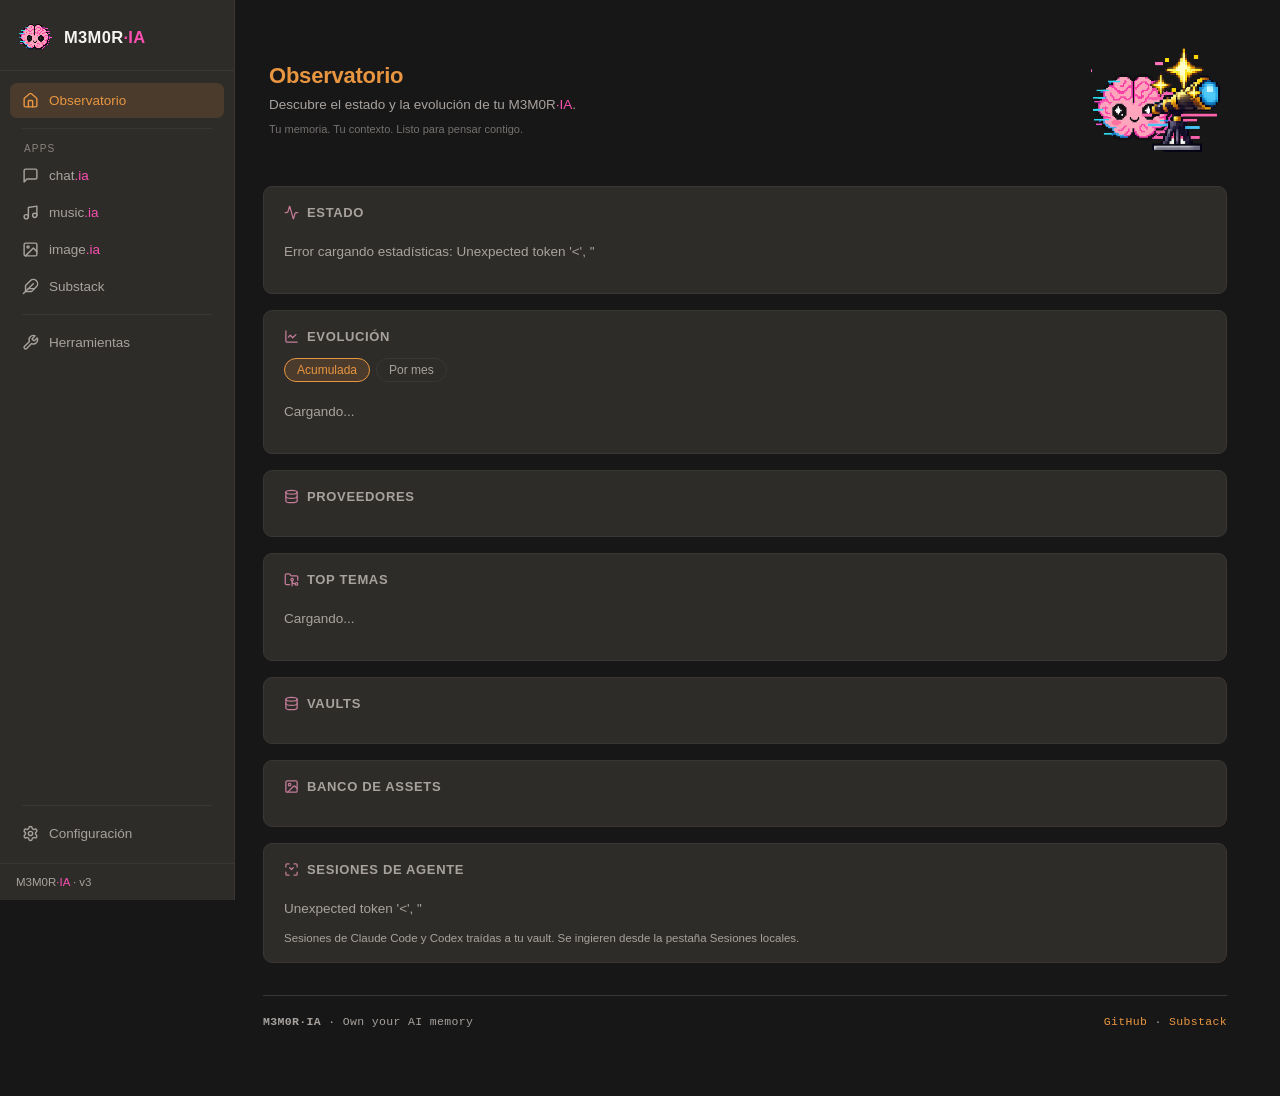
==== commit 7e29c311: "feat: REParsea·me en el Taller Desplegable con estado (última pasada y notas con JSON crudo), Simula" ====
--- a/web/index.html
+++ b/web/index.html
@@ -2,9 +2,9 @@
 <!--
   M3M0R·IA (MemorIA2GO)  ·  https://v0raonline.github.io/MemorIA2GO/
   Copyright (c) 2024-2026 V0ra (v0raonline)
-  License CC BY-NC-SA 4.0 — non-commercial use only.
+  Licencia CC BY-NC-SA 4.0 — sin fines comerciales.
 -->
-<html lang="en">
+<html lang="es">
 <head>
 <meta charset="utf-8">
 <meta name="author" content="V0ra (v0raonline)">
@@ -19,7 +19,7 @@
 <aside class="sidebar">
 
   <div class="brand">
-    <img src="assets/M3M0R-IA_Small.png" alt="M3M0R·IA logo" class="brand-logo">
+    <img src="assets/M3M0R-IA_Small.png" alt="Logo M3M0R·IA" class="brand-logo">
     <div class="brand-text">
       <h1>M3M0R<span class="brand-ia">·IA</span></h1>
     </div>
@@ -28,7 +28,7 @@
   <nav>
     <button class="tab-btn active" data-tab="dashboard">
       <svg xmlns="http://www.w3.org/2000/svg" viewBox="0 0 24 24" fill="none" stroke="currentColor" stroke-width="2" stroke-linecap="round" stroke-linejoin="round"><path d="M15 21v-8a1 1 0 0 0-1-1h-4a1 1 0 0 0-1 1v8" /><path d="M3 10a2 2 0 0 1 .709-1.528l7-6a2 2 0 0 1 2.582 0l7 6A2 2 0 0 1 21 10v9a2 2 0 0 1-2 2H5a2 2 0 0 1-2-2z" /></svg>
-      <span>Observatory</span>
+      <span>Observatorio</span>
     </button>
 
     <div class="nav-sep" aria-hidden="true"></div>
@@ -58,7 +58,7 @@
          pestanas arriba como chat.ia. Decidido con V0ra el 2026-10-23. -->
     <button class="tab-btn" data-tab="tools-app" data-app="tools">
       <svg xmlns="http://www.w3.org/2000/svg" viewBox="0 0 24 24" fill="none" stroke="currentColor" stroke-width="2" stroke-linecap="round" stroke-linejoin="round"><path d="M14.7 6.3a1 1 0 0 0 0 1.4l1.6 1.6a1 1 0 0 0 1.4 0l3.77-3.77a6 6 0 0 1-7.94 7.94l-6.91 6.91a2.12 2.12 0 0 1-3-3l6.91-6.91a6 6 0 0 1 7.94-7.94l-3.76 3.76z" /></svg>
-      <span>Tools</span>
+      <span>Herramientas</span>
       <span id="tools-app-badge" class="app-badge"></span>
     </button>
 
@@ -67,7 +67,7 @@
 
     <button class="tab-btn" data-tab="config">
       <svg xmlns="http://www.w3.org/2000/svg" viewBox="0 0 24 24" fill="none" stroke="currentColor" stroke-width="2" stroke-linecap="round" stroke-linejoin="round"><path d="M9.671 4.136a2.34 2.34 0 0 1 4.659 0 2.34 2.34 0 0 0 3.319 1.915 2.34 2.34 0 0 1 2.33 4.033 2.34 2.34 0 0 0 0 3.831 2.34 2.34 0 0 1-2.33 4.033 2.34 2.34 0 0 0-3.319 1.915 2.34 2.34 0 0 1-4.659 0 2.34 2.34 0 0 0-3.32-1.915 2.34 2.34 0 0 1-2.33-4.033 2.34 2.34 0 0 0 0-3.831A2.34 2.34 0 0 1 6.35 6.051a2.34 2.34 0 0 0 3.319-1.915" /><circle cx="12" cy="12" r="3" /></svg>
-      <span>Configuration</span> <span id="config-badge"></span>
+      <span>Configuración</span> <span id="config-badge"></span>
     </button>
   </nav>
 
@@ -79,7 +79,7 @@
 
   <!--
     Top-tabs por app. Solo se muestra cuando la app seleccionada en la
-    sidebar tiene sub-pasos de flujo. Hoy: chat.ia. music.ia y Substack
+    sidebar tiene sub-pasos de flujo. Hoy: chat.ia. music.ia, image.ia y Substack
     dejan la tira oculta y muestran su panel completo (music tiene
     Suno/Flow como folds internos; Substack tiene sus cards inline).
     Los data-tab siguen apuntando a los mismos panel-* de siempre, para
@@ -87,22 +87,22 @@
   -->
   <div class="top-tabs" id="chat-tabs" data-app="chat" style="display:none;">
     <button class="top-tab active" data-tab="verificar">
-      Verification <span id="verificar-badge"></span>
+      Verificación <span id="verificar-badge"></span>
     </button>
     <button class="top-tab" data-tab="run">
-      Construction <span id="pipeline-badge"></span>
+      Construcción <span id="pipeline-badge"></span>
     </button>
     <button class="top-tab" data-tab="gizmos">
-      Cartography <span id="gizmo-count-badge"></span>
+      Cartografía <span id="gizmo-count-badge"></span>
     </button>
     <button class="top-tab" data-tab="reconexion">
-      Local sessions
+      Sesiones locales
     </button>
   </div>
 
   <div class="top-tabs" id="tools-tabs" data-app="tools" style="display:none;">
-    <button class="top-tab active" data-tab="galerias">Galleries</button>
-    <button class="top-tab" data-tab="taller">Workshop <span id="pendientes-count-badge"></span></button>
+    <button class="top-tab active" data-tab="galerias">Galerías</button>
+    <button class="top-tab" data-tab="taller">Taller <span id="pendientes-count-badge"></span></button>
   </div>
 
   <!-- DASHBOARD -->
@@ -110,39 +110,39 @@
 
     <div class="panel-header">
       <div class="panel-header-text">
-        <h1>Observatory</h1>
-        <p class="panel-header-desc">Discover the state and evolution of your M3M0R<span class="brand-ia">·IA</span>.</p>
-        <p class="panel-header-brand">Your memory. Your context. Ready to think with you.</p>
+        <h1>Observatorio</h1>
+        <p class="panel-header-desc">Descubre el estado y la evolución de tu M3M0R<span class="brand-ia">·IA</span>.</p>
+        <p class="panel-header-brand">Tu memoria. Tu contexto. Listo para pensar contigo.</p>
       </div>
       <img src="assets/observatorio.png" alt="" class="panel-header-icon">
     </div>
 
     <div class="card">
-      <h2><svg class="h2-icon" xmlns="http://www.w3.org/2000/svg" viewBox="0 0 24 24" fill="none" stroke="currentColor" stroke-width="2" stroke-linecap="round" stroke-linejoin="round"><path d="M22 12h-2.48a2 2 0 0 0-1.93 1.46l-2.35 8.36a.25.25 0 0 1-.48 0L9.24 2.18a.25.25 0 0 0-.48 0l-2.35 8.36A2 2 0 0 1 4.49 12H2" /></svg>Status</h2>
+      <h2><svg class="h2-icon" xmlns="http://www.w3.org/2000/svg" viewBox="0 0 24 24" fill="none" stroke="currentColor" stroke-width="2" stroke-linecap="round" stroke-linejoin="round"><path d="M22 12h-2.48a2 2 0 0 0-1.93 1.46l-2.35 8.36a.25.25 0 0 1-.48 0L9.24 2.18a.25.25 0 0 0-.48 0l-2.35 8.36A2 2 0 0 1 4.49 12H2" /></svg>Estado</h2>
       <div id="dashboard-summary" class="stat-grid">
-        <div class="empty-note">Loading...</div>
+        <div class="empty-note">Cargando...</div>
       </div>
       <div id="stats-freshness" class="chart-note"></div>
     </div>
 
     <div class="card">
-      <h2><svg class="h2-icon" xmlns="http://www.w3.org/2000/svg" viewBox="0 0 24 24" fill="none" stroke="currentColor" stroke-width="2" stroke-linecap="round" stroke-linejoin="round"><path d="M3 3v16a2 2 0 0 0 2 2h16" /><path d="m19 9-5 5-4-4-3 3" /></svg>Evolution</h2>
+      <h2><svg class="h2-icon" xmlns="http://www.w3.org/2000/svg" viewBox="0 0 24 24" fill="none" stroke="currentColor" stroke-width="2" stroke-linecap="round" stroke-linejoin="round"><path d="M3 3v16a2 2 0 0 0 2 2h16" /><path d="m19 9-5 5-4-4-3 3" /></svg>Evolución</h2>
       <div class="chart-toggle">
-        <button id="evo-btn-acum" class="active">Cumulative</button>
-        <button id="evo-btn-mensual">Monthly</button>
-      </div>
-      <div id="evolution-chart"><div class="empty-note">Loading...</div></div>
+        <button id="evo-btn-acum" class="active">Acumulada</button>
+        <button id="evo-btn-mensual">Por mes</button>
+      </div>
+      <div id="evolution-chart"><div class="empty-note">Cargando...</div></div>
       <div id="evolution-note" class="chart-note"></div>
     </div>
 
     <div class="card">
-      <h2><svg class="h2-icon" xmlns="http://www.w3.org/2000/svg" viewBox="0 0 24 24" fill="none" stroke="currentColor" stroke-width="2" stroke-linecap="round" stroke-linejoin="round"><ellipse cx="12" cy="5" rx="9" ry="3" /><path d="M3 5V19A9 3 0 0 0 21 19V5" /><path d="M3 12A9 3 0 0 0 21 12" /></svg>Providers</h2>
+      <h2><svg class="h2-icon" xmlns="http://www.w3.org/2000/svg" viewBox="0 0 24 24" fill="none" stroke="currentColor" stroke-width="2" stroke-linecap="round" stroke-linejoin="round"><ellipse cx="12" cy="5" rx="9" ry="3" /><path d="M3 5V19A9 3 0 0 0 21 19V5" /><path d="M3 12A9 3 0 0 0 21 12" /></svg>Proveedores</h2>
       <div id="dashboard-providers" class="stat-grid"></div>
     </div>
 
     <div class="card">
-      <h2><svg class="h2-icon" xmlns="http://www.w3.org/2000/svg" viewBox="0 0 24 24" fill="none" stroke="currentColor" stroke-width="2" stroke-linecap="round" stroke-linejoin="round"><path d="M18 19a5 5 0 0 1-5-5v8" /><path d="M9 20H4a2 2 0 0 1-2-2V5a2 2 0 0 1 2-2h3.9a2 2 0 0 1 1.69.9l.81 1.2a2 2 0 0 0 1.67.9H20a2 2 0 0 1 2 2v5" /><circle cx="13" cy="12" r="2" /><circle cx="20" cy="19" r="2" /></svg>Top themes</h2>
-      <div id="topics-top"><div class="empty-note">Loading...</div></div>
+      <h2><svg class="h2-icon" xmlns="http://www.w3.org/2000/svg" viewBox="0 0 24 24" fill="none" stroke="currentColor" stroke-width="2" stroke-linecap="round" stroke-linejoin="round"><path d="M18 19a5 5 0 0 1-5-5v8" /><path d="M9 20H4a2 2 0 0 1-2-2V5a2 2 0 0 1 2-2h3.9a2 2 0 0 1 1.69.9l.81 1.2a2 2 0 0 0 1.67.9H20a2 2 0 0 1 2 2v5" /><circle cx="13" cy="12" r="2" /><circle cx="20" cy="19" r="2" /></svg>Top temas</h2>
+      <div id="topics-top"><div class="empty-note">Cargando...</div></div>
       <div id="topics-coverage" class="chart-note"></div>
     </div>
 
@@ -152,14 +152,14 @@
     </div>
 
     <div class="card">
-      <h2><svg class="h2-icon" xmlns="http://www.w3.org/2000/svg" viewBox="0 0 24 24" fill="none" stroke="currentColor" stroke-width="2" stroke-linecap="round" stroke-linejoin="round"><rect width="18" height="18" x="3" y="3" rx="2" ry="2" /><circle cx="9" cy="9" r="2" /><path d="m21 15-3.086-3.086a2 2 0 0 0-2.828 0L6 21" /></svg>Asset bank</h2>
+      <h2><svg class="h2-icon" xmlns="http://www.w3.org/2000/svg" viewBox="0 0 24 24" fill="none" stroke="currentColor" stroke-width="2" stroke-linecap="round" stroke-linejoin="round"><rect width="18" height="18" x="3" y="3" rx="2" ry="2" /><circle cx="9" cy="9" r="2" /><path d="m21 15-3.086-3.086a2 2 0 0 0-2.828 0L6 21" /></svg>Banco de assets</h2>
       <div id="dashboard-images" class="stat-grid"></div>
     </div>
 
     <div class="card">
-      <h2><svg class="h2-icon" xmlns="http://www.w3.org/2000/svg" viewBox="0 0 24 24" fill="none" stroke="currentColor" stroke-width="2" stroke-linecap="round" stroke-linejoin="round"><path d="M8 3H5a2 2 0 0 0-2 2v3" /><path d="M21 8V5a2 2 0 0 0-2-2h-3" /><path d="M3 16v3a2 2 0 0 0 2 2h3" /><path d="M16 21h3a2 2 0 0 0 2-2v-3" /><path d="m9 9 3 3 3-3" /></svg>Agent sessions</h2>
-      <div id="dashboard-sessions" class="stat-grid"><div class="empty-note">Loading...</div></div>
-      <div class="chart-note">Claude Code and Codex sessions brought into your vault. Ingested from the Local sessions tab.</div>
+      <h2><svg class="h2-icon" xmlns="http://www.w3.org/2000/svg" viewBox="0 0 24 24" fill="none" stroke="currentColor" stroke-width="2" stroke-linecap="round" stroke-linejoin="round"><path d="M8 3H5a2 2 0 0 0-2 2v3" /><path d="M21 8V5a2 2 0 0 0-2-2h-3" /><path d="M3 16v3a2 2 0 0 0 2 2h3" /><path d="M16 21h3a2 2 0 0 0 2-2v-3" /><path d="m9 9 3 3 3-3" /></svg>Sesiones de agente</h2>
+      <div id="dashboard-sessions" class="stat-grid"><div class="empty-note">Cargando...</div></div>
+      <div class="chart-note">Sesiones de Claude Code y Codex traídas a tu vault. Se ingieren desde la pestaña Sesiones locales.</div>
     </div>
 
     <!-- MUSIC·0LOGY: herramienta hermana, pipeline propio, misma casa.
@@ -177,154 +177,154 @@
          para que la tarjeta este completa aunque el CSV no se haya
          descargado. Solo aparece si hay export de Substack en la carpeta. -->
     <div class="card" id="card-substack" style="display:none;">
-      <h2><svg class="h2-icon" xmlns="http://www.w3.org/2000/svg" viewBox="0 0 24 24" fill="none" stroke="currentColor" stroke-width="2" stroke-linecap="round" stroke-linejoin="round"><path d="M20.24 12.24a6 6 0 0 0-8.49-8.49L5 10.5V19h8.5z" /><line x1="16" y1="8" x2="2" y2="22" /><line x1="17.5" y1="15" x2="9" y2="15" /></svg><span>Inkwell</span></h2>
+      <h2><svg class="h2-icon" xmlns="http://www.w3.org/2000/svg" viewBox="0 0 24 24" fill="none" stroke="currentColor" stroke-width="2" stroke-linecap="round" stroke-linejoin="round"><path d="M20.24 12.24a6 6 0 0 0-8.49-8.49L5 10.5V19h8.5z" /><line x1="16" y1="8" x2="2" y2="22" /><line x1="17.5" y1="15" x2="9" y2="15" /></svg><span>Tintero</span></h2>
       <div id="dashboard-substack" class="stat-grid"></div>
       <p id="substack-pubs" class="field-help" style="display:none;"></p>
     </div>
   </section>
 
-  <!-- CONFIGURATION -->
+  <!-- CONFIGURACION -->
   <section id="panel-config" class="panel">
     <div class="panel-header">
       <div class="panel-header-text">
-        <h1>Configuration</h1>
-        <p class="panel-header-desc">Prepare the reconstruction of your M3M0R<span class="brand-ia">·IA</span>.</p>
-        <p class="panel-header-brand">Your memory. Your context. Ready to think with you.</p>
+        <h1>Configuración</h1>
+        <p class="panel-header-desc">Prepara la reconstrucción de tu M3M0R<span class="brand-ia">·IA</span>.</p>
+        <p class="panel-header-brand">Tu memoria. Tu contexto. Listo para pensar contigo.</p>
       </div>
       <img src="assets/configuracion.png" alt="" class="panel-header-icon">
     </div>
 
     <div class="card">
-      <h2>Paths</h2>
-      <div class="field">
-        <label for="cfg-base_vault">Base folder (home of RAW_VAULT / MERGED_VAULT / PRJ_VAULT)</label>
+      <h2>Rutas</h2>
+      <div class="field">
+        <label for="cfg-base_vault">Carpeta base (donde viven RAW_VAULT / MERGED_VAULT / PRJ_VAULT)</label>
         <input type="text" id="cfg-base_vault" autocomplete="off">
         <div class="path-suggest" id="suggest-base_vault"></div>
       </div>
       <div class="field">
-        <label for="cfg-raw_vault">Notes source (RAW) — optional</label>
-        <input type="text" id="cfg-raw_vault" autocomplete="off" placeholder="empty = inside the base folder">
+        <label for="cfg-raw_vault">Fuente de las notas (RAW) — opcional</label>
+        <input type="text" id="cfg-raw_vault" autocomplete="off" placeholder="vacío = dentro de la carpeta base">
         <div class="path-suggest" id="suggest-raw_vault"></div>
-        <p class="field-help">Raw material for the pipeline, not meant to be opened in Obsidian. If you already have a vault,
-          do not change it here: move it with <code>python mover_raw.py --hacia &lt;folder&gt;</code>
-          or the pipeline will refuse to continue.</p>
-      </div>
-      <div class="field">
-        <label for="cfg-exports_dir">Folder with your exports (.zip / .json / .html / .csv)</label>
+        <p class="field-help">Materia prima del pipeline, no para abrir en Obsidian. Si ya tienes un vault,
+          no la cambies aquí: muévela con <code>python mover_raw.py --hacia &lt;carpeta&gt;</code>
+          o el pipeline se negará a seguir.</p>
+      </div>
+      <div class="field">
+        <label for="cfg-exports_dir">Carpeta con tus exports (.zip / .json / .html / .csv)</label>
         <input type="text" id="cfg-exports_dir" autocomplete="off">
         <div class="path-suggest" id="suggest-exports_dir"></div>
       </div>
       <div class="field">
-        <label for="cfg-gizmo_map">Path to gizmo_map.json (project map)</label>
+        <label for="cfg-gizmo_map">Ruta a gizmo_map.json (mapa de proyectos)</label>
         <input type="text" id="cfg-gizmo_map" autocomplete="off">
         <div class="path-suggest" id="suggest-gizmo_map"></div>
       </div>
       <div class="field">
-        <label for="cfg-suno_backup">MUSIC<span class="brand-ia">·0</span>LOGY — Suno backup folder</label>
+        <label for="cfg-suno_backup">MUSIC<span class="brand-ia">·0</span>LOGY — carpeta del backup de Suno</label>
         <input type="text" id="cfg-suno_backup" autocomplete="off">
         <div class="path-suggest" id="suggest-suno_backup"></div>
       </div>
       <div class="field">
-        <label for="cfg-suno_vault">MUSIC<span class="brand-ia">·0</span>LOGY — music vault</label>
+        <label for="cfg-suno_vault">MUSIC<span class="brand-ia">·0</span>LOGY — vault de música</label>
         <input type="text" id="cfg-suno_vault" autocomplete="off">
         <div class="path-suggest" id="suggest-suno_vault"></div>
       </div>
       <div class="field">
-        <label for="cfg-flowmusic_backup">MUSIC<span class="brand-ia">·0</span>LOGY — Flow Music backup folder</label>
+        <label for="cfg-flowmusic_backup">MUSIC<span class="brand-ia">·0</span>LOGY — carpeta del backup de Flow Music</label>
         <input type="text" id="cfg-flowmusic_backup" autocomplete="off">
         <div class="path-suggest" id="suggest-flowmusic_backup"></div>
       </div>
       <div class="field">
-        <label for="cfg-flowmusic_vault">MUSIC<span class="brand-ia">·0</span>LOGY — Flow Music vault</label>
+        <label for="cfg-flowmusic_vault">MUSIC<span class="brand-ia">·0</span>LOGY — vault de Flow Music</label>
         <input type="text" id="cfg-flowmusic_vault" autocomplete="off">
         <div class="path-suggest" id="suggest-flowmusic_vault"></div>
       </div>
       <div class="field">
-        <label for="cfg-copilot_images_backup">image<span class="brand-ia">.ia</span> — Copilot images backup folder</label>
+        <label for="cfg-copilot_images_backup">image<span class="brand-ia">.ia</span> — carpeta del backup de imágenes de Copilot</label>
         <input type="text" id="cfg-copilot_images_backup" autocomplete="off">
         <div class="path-suggest" id="suggest-copilot_images_backup"></div>
       </div>
       <div class="field">
-        <label for="cfg-copilot_images_vault">image<span class="brand-ia">.ia</span> — Copilot images vault</label>
+        <label for="cfg-copilot_images_vault">image<span class="brand-ia">.ia</span> — vault de imágenes de Copilot</label>
         <input type="text" id="cfg-copilot_images_vault" autocomplete="off">
         <div class="path-suggest" id="suggest-copilot_images_vault"></div>
       </div>
       <div class="field">
-        <label for="cfg-substack_vault">Inkwell — publications vault</label>
+        <label for="cfg-substack_vault">Tintero — vault de publicaciones</label>
         <input type="text" id="cfg-substack_vault" autocomplete="off">
         <div class="path-suggest" id="suggest-substack_vault"></div>
       </div>
     </div>
 
     <div class="card">
-      <h2>Options</h2>
-      <div class="field">
-        <label for="cfg-layout_preset">Organization of the merged vault</label>
+      <h2>Opciones</h2>
+      <div class="field">
+        <label for="cfg-layout_preset">Organización del vault fusionado</label>
         <select id="cfg-layout_preset" class="theme-select">
-          <option value="proyectos">All together + projects (default)</option>
-          <option value="unico">All together</option>
-          <option value="proveedor">One folder per provider</option>
+          <option value="proyectos">Todo junto + proyectos (por defecto)</option>
+          <option value="unico">Todo junto</option>
+          <option value="proveedor">Una carpeta por proveedor</option>
         </select>
         <p class="field-help" id="layout-preset-help"></p>
       </div>
       <div class="field">
-        <label for="cfg-prj_vault_name">Project vault name</label>
+        <label for="cfg-prj_vault_name">Nombre del vault de proyectos</label>
         <input type="text" id="cfg-prj_vault_name">
       </div>
       <div class="checkbox-row">
-        <label><input type="checkbox" id="cfg-by_year"> Organize by year</label>
-        <label><input type="checkbox" id="cfg-by_month"> Organize by month</label>
-        <label><input type="checkbox" id="cfg-make_index"> Generate conversation index</label>
-      </div>
-    </div>
-
-    <div class="card">
-      <h2>Appearance</h2>
-      <div class="field">
-        <label for="cfg-theme">Color theme</label>
+        <label><input type="checkbox" id="cfg-by_year"> Organizar por año</label>
+        <label><input type="checkbox" id="cfg-by_month"> Organizar por mes</label>
+        <label><input type="checkbox" id="cfg-make_index"> Generar índice de conversaciones</label>
+      </div>
+    </div>
+
+    <div class="card">
+      <h2>Apariencia</h2>
+      <div class="field">
+        <label for="cfg-theme">Tema de color</label>
         <select id="cfg-theme" class="theme-select">
-          <option value="warm">warm — cozy (default)</option>
-          <option value="cool">cool — chilly</option>
-          <option value="light">light — morning light</option>
+          <option value="warm">warm — cálido (por defecto)</option>
+          <option value="cool">cool — frío</option>
+          <option value="light">claro — luz de mañana</option>
         </select>
-        <p class="field-help">Applied instantly so you see it before saving.</p>
-      </div>
-    </div>
-
-    <button class="btn" id="btn-save-config">Save configuration</button>
+        <p class="field-help">El cambio se aplica al instante para que lo veas antes de guardar.</p>
+      </div>
+    </div>
+
+    <button class="btn" id="btn-save-config">Guardar configuración</button>
     <div id="config-msg" class="msg"></div>
   </section>
 
-  <!-- VERIFY -->
+  <!-- VERIFICAR -->
   <section id="panel-verificar" class="panel">
     <div class="panel-header">
       <div class="panel-header-text">
-        <h1>Verification</h1>
-        <p class="panel-header-desc">Check the requirements of your M3M0R<span class="brand-ia">·IA</span>.</p>
-        <p class="panel-header-brand">Your memory. Your context. Ready to think with you.</p>
+        <h1>Verificación</h1>
+        <p class="panel-header-desc">Comprueba los requisitos de tu M3M0R<span class="brand-ia">·IA</span>.</p>
+        <p class="panel-header-brand">Tu memoria. Tu contexto. Listo para pensar contigo.</p>
       </div>
       <img src="assets/verificacion.png" alt="" class="panel-header-icon">
     </div>
 
     <div class="card">
-      <h2>Pre-flight check</h2>
+      <h2>Verificación previa</h2>
       <p style="color:var(--text-dim); font-size:13px; margin-top:-6px;">
-        Checks your configuration before running — it catches, for example, an export file
-        that isn't actually a ChatGPT export (it happened to V0ra; that's why this tab exists).
+        Comprueba la configuración antes de ejecutar — detecta, por ejemplo, si el archivo
+        que se usaría como export no es realmente un export de ChatGPT (le pasó a V0ra, por eso existe esta pestaña).
       </p>
-      <button class="btn" id="btn-verificar">Verify now</button>
+      <button class="btn" id="btn-verificar">Verificar ahora</button>
       <div id="verificar-results" style="margin-top:16px;"></div>
     </div>
   </section>
 
-  <!-- GIZMOS / CARTOGRAPHY -->
+  <!-- GIZMOS / CARTOGRAFIA -->
   <section id="panel-gizmos" class="panel">
 
     <div class="panel-header">
       <div class="panel-header-text">
-        <h1>Cartography</h1>
-        <p class="panel-header-desc">Discover the relationships in your M3M0R<span class="brand-ia">·IA</span>.</p>
-        <p class="panel-header-brand">Your memory. Your context. Ready to think with you.</p>
+        <h1>Cartografía</h1>
+        <p class="panel-header-desc">Descubre las relaciones en tu M3M0R<span class="brand-ia">·IA</span>.</p>
+        <p class="panel-header-brand">Tu memoria. Tu contexto. Listo para pensar contigo.</p>
       </div>
       <img src="assets/cartografia.png" alt="" class="panel-header-icon">
     </div>
@@ -333,42 +333,42 @@
       <div class="metro">
         <div class="metro-stop">
           <div class="metro-dot">1</div>
-          <div class="metro-label">Cloud</div>
-          <div class="metro-sub">see what your<br>orphans talk about</div>
+          <div class="metro-label">Nube</div>
+          <div class="metro-sub">mira de qué hablan<br>tus huérfanas</div>
         </div>
         <div class="metro-line"></div>
         <div class="metro-stop">
           <div class="metro-dot">2</div>
-          <div class="metro-label">Themes</div>
-          <div class="metro-sub">group them with words<br>you recognize</div>
+          <div class="metro-label">Temas</div>
+          <div class="metro-sub">agrupa con las palabras<br>que reconozcas</div>
         </div>
         <div class="metro-line"></div>
         <div class="metro-stop">
           <div class="metro-dot">3</div>
-          <div class="metro-label">Index</div>
-          <div class="metro-sub">one note per theme<br>in MERGED/_Topics</div>
+          <div class="metro-label">Índice</div>
+          <div class="metro-sub">una nota por tema<br>en MERGED/_Temas</div>
         </div>
         <div class="metro-line"></div>
         <div class="metro-stop">
           <div class="metro-dot">4</div>
-          <div class="metro-label">Graph</div>
-          <div class="metro-sub">Obsidian links them:<br>the ring gains gravity</div>
+          <div class="metro-label">Grafo</div>
+          <div class="metro-sub">Obsidian enlaza:<br>el anillo gana gravedad</div>
         </div>
       </div>
     </div>
 
     <div class="card">
       <details class="card-fold" open>
-        <summary><h2>Orphan cloud</h2></summary>
-        <p class="card-help">
-          <strong>Start here.</strong> Hit "Generate cloud" and you'll see the vocabulary of
-          your project-less conversations: the bigger a word, the more notes it appears in
-          (titles included). The <span style="color:var(--magenta)">magenta</span> ones match
-          names of projects that already exist — natural candidates for a theme. Click any
-          word to see which notes contain it. This is just a spyglass: nothing gets
-          classified or modified here.
-        </p>
-        <button class="btn secondary" id="btn-load-cloud">Generate cloud</button>
+        <summary><h2>Nube de huérfanas</h2></summary>
+        <p class="card-help">
+          <strong>Empieza aquí.</strong> Pulsa «Generar nube» y verás el vocabulario de tus
+          conversaciones sin proyecto: cuanto más grande una palabra, en más notas aparece
+          (títulos incluidos). Las <span style="color:var(--magenta)">magenta</span> coinciden
+          con nombres de proyectos que ya existen — candidatas naturales a tema. Clic en
+          cualquier palabra para ver qué notas la contienen. Esto es solo un catalejo:
+          aquí no se clasifica ni se modifica nada.
+        </p>
+        <button class="btn secondary" id="btn-load-cloud">Generar nube</button>
         <div id="orphan-cloud" style="margin-top:14px;"></div>
         <div id="cloud-notes" style="margin-top:10px;"></div>
       </details>
@@ -376,24 +376,24 @@
 
     <div class="card">
       <details class="card-fold">
-        <summary><h2>Themes</h2></summary>
-        <p class="card-help">
-          <strong>With what the cloud showed you</strong>, create themes: a name and its words
-          separated by commas. Single words work (<code>mirror</code>), so do phrases
-          (<code>beyond the prompt</code>) and metadata rules in the form
-          <code>field=value</code> — for example <code>source=claude_export</code> groups
-          everything imported from Claude. A note can fall into several themes: that's the
-          healthy part. "Save themes" persists your curation in <code>topic_map.json</code>;
-          "Generate index" creates one note per theme in <code>MERGED_VAULT/_Topics</code>
-          with links to its orphans, and Obsidian's graph does the rest.
-          Conversations are never touched, the index is regenerable and disposable, and
-          Construction keeps it fresh on its own.
+        <summary><h2>Temas</h2></summary>
+        <p class="card-help">
+          <strong>Con lo que la nube te enseñó</strong>, crea temas: un nombre y sus palabras
+          separadas por comas. Valen palabras sueltas (<code>espejo</code>), frases
+          (<code>mas alla del prompt</code>) y reglas de metadatos con el formato
+          <code>campo=valor</code> — por ejemplo <code>source=claude_export</code> agrupa todo
+          lo importado de Claude. Una nota puede caer en varios temas: eso es lo sano.
+          «Guardar temas» persiste tu curación en <code>topic_map.json</code>;
+          «Generar índice» crea una nota por tema en <code>MERGED_VAULT/_Temas</code>
+          con enlaces a sus huérfanas, y el grafo de Obsidian hace el resto.
+          Las conversaciones no se tocan, el índice es regenerable y desechable, y la
+          Construcción lo mantiene fresco sola.
         </p>
         <div id="topics-list"></div>
         <div class="run-buttons" style="margin-top:10px;">
-          <button class="btn secondary" id="btn-add-topic">Add theme</button>
-          <button class="btn" id="btn-save-topics">Save themes</button>
-          <button class="btn secondary" id="btn-generate-topics">Generate index</button>
+          <button class="btn secondary" id="btn-add-topic">Añadir tema</button>
+          <button class="btn" id="btn-save-topics">Guardar temas</button>
+          <button class="btn secondary" id="btn-generate-topics">Generar índice</button>
         </div>
         <div id="topics-msg" class="msg"></div>
       </details>
@@ -401,31 +401,32 @@
 
     <div class="card">
       <details class="card-fold">
-        <summary><h2>Orphan projects (ChatGPT)</h2></summary>
-        <p class="card-help">
-          <strong>What is this:</strong> in ChatGPT, a conversation can be born inside a
-          "project" that the export identifies with an internal ID (gizmo) but no human name.
-          Each row below is one of those unnamed IDs. To help you recognize it, we show the
-          title of one of its conversations as a sample, and expanding the row reveals the
-          full list with dates. Type the name you would give it and hit "Save": the name is
-          recorded in <code>gizmo_map.json</code>, the existing vault is patched in place,
-          and steps 2→4 are relaunched — without repeating the import. Rows you leave blank
-          will keep waiting here, no rush.
+        <summary><h2>Proyectos huérfanos (ChatGPT)</h2></summary>
+        <p class="card-help">
+          <strong>Qué es esto:</strong> en ChatGPT, una conversación puede nacer dentro de un
+          «proyecto» que el export identifica con un ID interno (gizmo) pero sin nombre humano.
+          Cada fila de abajo es uno de esos IDs aún sin bautizar. Para ayudarte a reconocerlo
+          te mostramos el título de una de sus conversaciones como muestra, y desplegando la
+          fila verás la lista completa con fechas. Escribe el nombre que tú le darías y pulsa
+          «Guardar»: el nombre se apunta en <code>gizmo_map.json</code>, el vault existente se
+          corrige in-place y se relanzan los pasos 2→4 — sin repetir la importación. Las filas
+          que dejes en blanco seguirán esperando aquí, sin prisa.
         </p>
         <div id="gizmos-list"></div>
-        <button class="btn" id="btn-save-gizmos" style="margin-top:14px;">Save and update vault</button>
+        <button class="btn" id="btn-save-gizmos" style="margin-top:14px;">Guardar y actualizar vault</button>
         <div id="gizmos-msg" class="msg"></div>
       </details>
     </div>
   </section>
 
+  <!-- RECONEXION -->
   <!-- MUSIC·0LOGY -->
   <section id="panel-musicology" class="panel">
     <div class="panel-header">
       <div class="panel-header-text">
         <h1>MUSIC<span class="brand-ia">·0</span>LOGY</h1>
-        <p class="panel-header-desc">Rescue your music libraries and put them in order.</p>
-        <p class="panel-header-brand">Your memory. Your context. Ready to think with you.</p>
+        <p class="panel-header-desc">Rescata tus bibliotecas de música y ponlas en orden.</p>
+        <p class="panel-header-brand">Tu memoria. Tu contexto. Listo para pensar contigo.</p>
       </div>
       <img src="assets/musicology.png" alt="" class="panel-header-icon"
            onerror="this.style.display='none'">
@@ -441,129 +442,128 @@
       </summary>
 
     <div class="card">
-      <h2>Capture</h2>
+      <h2>Captura</h2>
       <p class="card-help">
-        Suno has no export. Its library can only be asked for through the API, with a
-        token you copy from your browser and that expires within minutes — which is why
-        this step is manual on purpose. It is the only part of the app that reaches out
-        to the internet, and only when you launch it.
+        Suno no tiene export. Su biblioteca se pide a la API con un token que copias
+        del navegador y que caduca en minutos — por eso este paso es manual a propósito.
+        Es lo único de la aplicación que sale a Internet, y solo cuando tú lo lanzas.
       </p>
+
+      <div class="metro">
+        <div class="metro-stop">
+          <div class="metro-dot">1</div>
+          <div class="metro-label">suno.com</div>
+          <div class="metro-sub">abre tu Library<br>con la sesión iniciada</div>
+        </div>
+        <div class="metro-line"></div>
+        <div class="metro-stop">
+          <div class="metro-dot">2</div>
+          <div class="metro-label">F12 → Network</div>
+          <div class="metro-sub">refresca la página<br>para ver las llamadas</div>
+        </div>
+        <div class="metro-line"></div>
+        <div class="metro-stop">
+          <div class="metro-dot">3</div>
+          <div class="metro-label">Lupa → «bearer»</div>
+          <div class="metro-sub">busca dentro de<br>las cabeceras</div>
+        </div>
+        <div class="metro-line"></div>
+        <div class="metro-stop">
+          <div class="metro-dot">4</div>
+          <div class="metro-label">Copia el JWT</div>
+          <div class="metro-sub">lo que va después<br>de «Bearer »</div>
+        </div>
+      </div>
 
       <details class="check-fold" style="margin-bottom:14px;">
         <summary>
-          <span class="check-fold-name">Does this sound like cryptography? Open me</span>
+          <span class="check-fold-name">¿Esto te suena a criptología? Ábreme</span>
         </summary>
         <div class="check-fold-body" style="line-height:1.6;">
           <p style="margin-top:0;">
-            None of this needs programming. It's copying a long piece of text from one
-            screen to another. The odd part is where it's hidden.
+            Nada de lo de aquí abajo requiere saber programar. Es copiar un texto largo
+            de una pantalla a otra. Lo raro es dónde está escondido.
           </p>
 
-          <p><strong>What you're copying.</strong> A <em>token</em> is a temporary pass:
-          proof that your browser is already signed in to Suno. While it lasts, whoever
-          holds it can ask Suno for things as if they were you — so don't paste it
-          anywhere else. It expires on its own within minutes, which is exactly why this
-          step can't be automated: there's nothing to store.</p>
-
-          <p><strong>1. Open your library on Suno.</strong> Go to suno.com signed in, to
-          the screen where you see your songs.</p>
-
-          <p><strong>2. Open the developer tools.</strong> Press <code>F12</code>. If your
-          keyboard has an <code>Fn</code> key, it may be <code>Fn</code>+<code>F12</code>.
-          A panel opens at the side or the bottom, full of tabs: it's the console every
-          browser ships with. Looking around breaks nothing.</p>
-
-          <p><strong>3. Go to the «Network» tab.</strong> It only records what happens
-          <em>while</em> it's open, so it starts empty — <strong>refresh the page</strong>
-          (<code>F5</code>) without closing the panel. A list fills up: each line is one
-          request your browser makes to Suno.</p>
-
-          <p><strong>4. Search with the magnifying glass.</strong> That same tab has a
-          <strong>magnifier</strong> icon. Open it and type <code>bearer</code>. This
-          search looks <em>inside</em> the requests, not just at their names — which is
-          what you need, because the token lives inside. It will flag the lines carrying
-          it.</p>
-
-          <p><strong>5. Switch to the «Headers» view.</strong> Click one of the results: a
-          detail panel opens with its own tabs — <em>Headers</em>, Payload, Response…
-          <strong>You have to be on Headers.</strong> The token doesn't show in the other
-          views, and this is where most people get stuck.</p>
-
-          <p><strong>6. Copy the token.</strong> Find the line
-          <code>Authorization: Bearer eyJ...</code> and copy <strong>only what comes after
-          the word «Bearer»</strong>: a very long string starting with <code>eyJ</code>.
-          Without the word «Bearer», without quotes, without leading spaces.</p>
-
-          <p style="margin-bottom:0;"><strong>If something doesn't add up:</strong> there
-          are requests to <code>clerk.suno.com</code> that also carry a token but won't
-          work; the good ones go to <code>studio-api</code>. And if the download stops
-          halfway, it's almost always the token expiring — get a fresh one by repeating
-          this and launch it again: it resumes where it left off, it doesn't start over.</p>
+          <p><strong>Qué vas a copiar.</strong> Un <em>token</em> es un pase temporal:
+          la prueba de que tu navegador ya inició sesión en Suno. Mientras dura, quien
+          lo tenga puede pedirle cosas a Suno como si fueras tú — así que no lo pegues
+          en ningún otro sitio. Caduca solo en minutos, y por eso este paso no se puede
+          automatizar: no hay nada que guardar.</p>
+
+          <p><strong>1. Abre tu biblioteca en Suno.</strong> Ve a suno.com con tu sesión
+          iniciada, la pantalla donde ves tus canciones.</p>
+
+          <p><strong>2. Abre las herramientas de desarrollo.</strong> Pulsa <code>F12</code>.
+          Si tu teclado tiene tecla <code>Fn</code>, quizá sea <code>Fn</code>+<code>F12</code>.
+          Se abre un panel lateral o inferior lleno de pestañas: es la consola que trae
+          de fábrica todo navegador. No vas a romper nada mirando.</p>
+
+          <p><strong>3. Ve a la pestaña «Network».</strong> En algunos navegadores se llama
+          «Red». Está vacía hasta que la página vuelva a pedir datos, así que
+          <strong>refresca</strong> (<code>F5</code>) sin cerrar el panel. Verás llenarse
+          una lista: cada línea es una petición que tu navegador le hace a Suno.</p>
+
+          <p><strong>4. Busca con la lupa.</strong> En esa pestaña hay un icono de lupa
+          (búsqueda). Ábrelo y escribe <code>bearer</code>. Esta búsqueda mira <em>dentro</em>
+          de las peticiones, no solo en sus nombres — que es justo lo que hace falta,
+          porque el token vive dentro. Te dejará señaladas las líneas que lo llevan.</p>
+
+          <p><strong>5. Ponte en la vista «Headers».</strong> Haz clic en uno de los
+          resultados: se abre un panel de detalle con sus propias pestañas —
+          <em>Headers</em> (o «Cabeceras»), Payload, Response… <strong>Tienes que estar en
+          Headers.</strong> En las otras vistas el token no aparece, y es donde más gente
+          se atasca.</p>
+
+          <p><strong>6. Copia el token.</strong> Busca la línea
+          <code>Authorization: Bearer eyJ...</code> y copia <strong>solo lo que va después
+          de la palabra «Bearer»</strong>: una tira larguísima que empieza por
+          <code>eyJ</code>. Sin la palabra «Bearer», sin comillas, sin espacios delante.</p>
+
+          <p style="margin-bottom:0;"><strong>Si algo no cuadra:</strong> hay peticiones a
+          <code>clerk.suno.com</code> que también llevan token pero no valen; las buenas van
+          a <code>studio-api</code>. Y si la descarga se corta a mitad, casi siempre es que
+          el token caducó — saca uno nuevo repitiendo esto y vuelve a lanzarla: retoma
+          donde se quedó, no empieza de cero.</p>
         </div>
       </details>
 
-      <div class="metro">
-        <div class="metro-stop">
-          <div class="metro-dot">1</div>
-          <div class="metro-label">suno.com</div>
-          <div class="metro-sub">open your Library<br>signed in</div>
-        </div>
-        <div class="metro-line"></div>
-        <div class="metro-stop">
-          <div class="metro-dot">2</div>
-          <div class="metro-label">F12 → Network</div>
-          <div class="metro-sub">refresh the page<br>to see the requests</div>
-        </div>
-        <div class="metro-line"></div>
-        <div class="metro-stop">
-          <div class="metro-dot">3</div>
-          <div class="metro-label">Magnifier → «bearer»</div>
-          <div class="metro-sub">it searches inside<br>the headers</div>
-        </div>
-        <div class="metro-line"></div>
-        <div class="metro-stop">
-          <div class="metro-dot">4</div>
-          <div class="metro-label">Copy the JWT</div>
-          <div class="metro-sub">whatever comes after<br>«Bearer »</div>
-        </div>
-      </div>
-
-      <div class="field">
-        <label for="suno-token">Authorization — the JWT only, without the «Bearer » prefix</label>
+      <div class="field">
+        <label for="suno-token">Authorization — solo el JWT, sin el prefijo «Bearer »</label>
         <input type="password" id="suno-token" autocomplete="off" spellcheck="false"
                placeholder="eyJhbGciOi...">
       </div>
       <p class="card-help" style="margin-top:-4px;">
-        It isn't stored anywhere: it lives in memory for the duration of the download and
-        leaves with you when you close the tab. It expires on its own within minutes, so
-        there would be nothing worth keeping anyway.
+        No se guarda en ningún sitio: vive en memoria durante la descarga y se va
+        contigo al cerrar la pestaña. Caduca solo en minutos, así que tampoco habría
+        nada que guardar.
       </p>
 
-      <button class="btn" id="btn-suno-backup">Download library</button>
+      <button class="btn" id="btn-suno-backup">Descargar biblioteca</button>
       <div id="suno-backup-msg" class="msg"></div>
       <pre id="suno-log" class="log-box" style="display:none;"></pre>
     </div>
 
     <div class="card">
-      <h2>Verification</h2>
+      <h2>Verificación</h2>
       <p class="card-help">
-        Cross-checks the identifiers in the index against the files actually on disk and
-        reports gaps, empty files and corrupted ones. Worth doing before building: if the
-        token expired mid-download, this is where you see it.
+        Cruza los identificadores del índice contra los ficheros que hay en disco y
+        avisa de huecos, vacíos y corruptos. Merece la pena antes de construir: si el
+        token caducó a mitad de descarga, aquí es donde se ve.
       </p>
-      <button class="btn" id="btn-suno-verify">Verify backup</button>
+      <button class="btn" id="btn-suno-verify">Verificar backup</button>
       <div id="suno-verify-msg" class="msg"></div>
       <pre id="suno-verify-out" class="log-box" style="display:none;"></pre>
     </div>
 
     <div class="card">
-      <h2>Build the vault</h2>
+      <h2>Construir el vault</h2>
       <p class="card-help">
-        Turns the backup into Obsidian notes, one per track, with the lineage between
-        covers, remixes and mashups resolved as links. It's regenerated whole on every
-        pass: the backup is the source of truth, the vault is derived.
+        Convierte el backup en notas de Obsidian, una por pista, con el linaje entre
+        covers, remixes y mashups resuelto como enlaces. Se regenera entero en cada
+        pasada: el backup es la fuente de verdad, el vault es derivado.
       </p>
-      <button class="btn" id="btn-suno-build">Build vault</button>
+      <button class="btn" id="btn-suno-build">Construir vault</button>
       <div id="suno-build-msg" class="msg"></div>
       <pre id="suno-build-out" class="log-box" style="display:none;"></pre>
     </div>
@@ -576,88 +576,86 @@
       </summary>
 
       <div class="card">
-        <h2>Capture</h2>
-        <p class="card-help">
-          Flow Music has no export either. Its library is asked for through the API, with
-          a browser token that expires in under an hour — which is why this step is manual
-          too. Underneath it is Riffusion, even though the site presents itself as Google
-          Flow Music.
+        <h2>Captura</h2>
+        <p class="card-help">
+          Flow Music tampoco tiene export. Se pide a su API con un token del navegador
+          que caduca en menos de una hora — por eso este paso también es manual. Por
+          debajo es Riffusion, aunque la web se presente como Google Flow Music.
         </p>
 
         <div class="metro">
           <div class="metro-stop">
             <div class="metro-dot">1</div>
             <div class="metro-label">flowmusic.app</div>
-            <div class="metro-sub">open your library<br>while signed in</div>
+            <div class="metro-sub">abre tu biblioteca<br>con la sesión iniciada</div>
           </div>
           <div class="metro-line"></div>
           <div class="metro-stop">
             <div class="metro-dot">2</div>
             <div class="metro-label">F12 → Network</div>
-            <div class="metro-sub">filter by «__api»<br>and refresh</div>
+            <div class="metro-sub">filtra por «__api»<br>y refresca</div>
           </div>
           <div class="metro-line"></div>
           <div class="metro-stop">
             <div class="metro-dot">3</div>
             <div class="metro-label">Copy as cURL</div>
-            <div class="metro-sub">right-click on<br>any request</div>
+            <div class="metro-sub">clic derecho sobre<br>cualquier petición</div>
           </div>
           <div class="metro-line"></div>
           <div class="metro-stop">
             <div class="metro-dot">4</div>
-            <div class="metro-label">Copy the JWT</div>
-            <div class="metro-sub">whatever comes<br>after «Bearer »</div>
+            <div class="metro-label">Copia el JWT</div>
+            <div class="metro-sub">lo que va después<br>de «Bearer »</div>
           </div>
         </div>
 
         <p class="card-help">
-          <strong>Copy it from the cURL, not from the Headers panel.</strong> Chrome
-          truncates long values there and paints them with an ellipsis: you would take
-          half a token with a «…» inside, and it fails with an error that explains
-          nothing.
-        </p>
-        <p class="card-help">
-          This token is the proof that your browser already signed in. While it lasts,
-          whoever holds it can ask Flow Music for things as if they were you — don't paste
-          it anywhere else.
-        </p>
-
-        <label for="flowmusic-token">Authorization — the JWT only, without the «Bearer » prefix</label>
+          <strong>Cópialo del cURL, no del panel Headers.</strong> Chrome corta ahí los
+          valores largos y los pinta con puntos suspensivos: te llevarías medio token con
+          un «…» dentro, y falla con un error que no explica nada.
+        </p>
+        <p class="card-help">
+          Este token es la prueba de que tu navegador ya inició sesión. Mientras dure,
+          quien lo tenga puede pedirle cosas a Flow Music como si fueras tú — no lo pegues
+          en ningún otro sitio.
+        </p>
+
+        <label for="flowmusic-token">Authorization — solo el JWT, sin el prefijo «Bearer »</label>
         <input type="password" id="flowmusic-token" autocomplete="off" spellcheck="false"
                placeholder="eyJhbGciOiJI...">
 
-        <label for="flowmusic-formats">Audio formats</label>
+        <label for="flowmusic-formats">Formatos de audio</label>
         <select id="flowmusic-formats">
-          <option value="m4a,wav">m4a and wav — full archive, several GB</option>
-          <option value="m4a">m4a only — light, enough to listen</option>
-          <option value="wav">wav only — lossless, no compressed copy</option>
+          <option value="m4a,wav">m4a y wav — archivo completo, pesa varios GB</option>
+          <option value="m4a">solo m4a — ligero, suficiente para escuchar</option>
+          <option value="wav">solo wav — sin pérdida, sin copia comprimida</option>
         </select>
 
-        <button class="btn" id="btn-flowmusic-backup">Download library</button>
+        <button class="btn" id="btn-flowmusic-backup">Descargar biblioteca</button>
         <div id="flowmusic-backup-msg" class="msg"></div>
         <pre id="flowmusic-log" class="log-box" style="display:none;"></pre>
       </div>
 
       <div class="card">
-        <h2>Verification</h2>
-        <p class="card-help">
-          Cross-checks the ids in the index against the files on disk. It tells apart what
-          is missing because of a failure from what Flow Music simply doesn't offer: stems,
-          for instance, only exist as m4a even though the API advertises a wav.
-        </p>
-        <button class="btn" id="btn-flowmusic-verify">Verify backup</button>
+        <h2>Verificación</h2>
+        <p class="card-help">
+          Cruza los identificadores del índice contra los ficheros en disco. Distingue lo
+          que falta por un fallo de lo que Flow Music no ofrece: los stems, por ejemplo,
+          solo existen en m4a aunque la API anuncie un wav.
+        </p>
+        <button class="btn" id="btn-flowmusic-verify">Verificar backup</button>
         <div id="flowmusic-verify-msg" class="msg"></div>
         <pre id="flowmusic-verify-out" class="log-box" style="display:none;"></pre>
       </div>
 
       <div class="card">
-        <h2>Build the vault</h2>
-        <p class="card-help">
-          Turns the backup into Obsidian notes, one per track, with the lineage between
-          edits, remixes and stems resolved as links. Only the m4a goes into the vault: the
-          wav stays in the backup and the note says where.
-        </p>
-        <button class="btn" id="btn-flowmusic-build">Build vault</button>
+        <h2>Construir el vault</h2>
+        <p class="card-help">
+          Convierte el backup en notas de Obsidian, una por pista, con el linaje entre
+          ediciones, remezclas y stems resuelto como enlaces. Al vault solo va el m4a: el
+          wav se queda en el backup y la nota dice dónde.
+        </p>
+        <button class="btn" id="btn-flowmusic-build">Construir vault</button>
         <div id="flowmusic-build-msg" class="msg"></div>
         <pre id="flowmusic-build-out" class="log-box" style="display:none;"></pre>
       </div>
@@ -666,14 +664,15 @@
 
   <!-- IMAGE.IA: lo que generas con IA. Misma casa que MUSIC·0LOGY -- un
        plegable por fuente con captura, verificacion y vault -- pero para
-       imagenes. Hoy solo Copilot: su export CSV no trae las imagenes, asi
-       que se piden a la API de su biblioteca con un token del navegador. -->
+       imagenes. Hoy dos fuentes: Copilot (su export CSV no trae las
+       imagenes, asi que se piden a la API de su biblioteca con un token
+       del navegador) y Grok Imagine (idem, con la cookie de sesion). -->
   <section id="panel-image" class="panel">
     <div class="panel-header">
       <div class="panel-header-text">
         <h1>image<span class="brand-ia">.ia</span></h1>
-        <p class="panel-header-desc">What you generated, with its prompt, in your own home.</p>
-        <p class="panel-header-brand">Your memory. Your context. Ready to think with you.</p>
+        <p class="panel-header-desc">Lo que generaste, con su prompt, en tu casa.</p>
+        <p class="panel-header-brand">Tu memoria. Tu contexto. Listo para pensar contigo.</p>
       </div>
       <img src="assets/imageIA.png" alt="" class="panel-header-icon"
            onerror="this.style.display='none'">
@@ -686,82 +685,82 @@
       </summary>
 
       <div class="card">
-        <h2>Capture</h2>
-        <p class="card-help">
-          Copilot's export doesn't include the images you generate. They are requested from
-          its library API with a token from your browser that expires in about an hour — which
-          is why this step is manual. Every image arrives with its prompt and its date, which
-          Copilot's own interface doesn't show you.
+        <h2>Captura</h2>
+        <p class="card-help">
+          El export de Copilot no incluye las imágenes que generas. Se piden a la API de su
+          biblioteca con un token del navegador que caduca en torno a una hora — por eso
+          este paso es manual. Cada imagen llega con su prompt y su fecha, que la
+          interfaz de Copilot no te enseña.
         </p>
 
         <div class="metro">
           <div class="metro-stop">
             <div class="metro-dot">1</div>
             <div class="metro-label">copilot.com</div>
-            <div class="metro-sub">open Library → Images<br>while signed in</div>
+            <div class="metro-sub">abre Biblioteca → Imágenes<br>con la sesión iniciada</div>
           </div>
           <div class="metro-line"></div>
           <div class="metro-stop">
             <div class="metro-dot">2</div>
             <div class="metro-label">F12 → Network</div>
-            <div class="metro-sub">filter by «Artifact.ashx»<br>and refresh</div>
+            <div class="metro-sub">filtra por «Artifact.ashx»<br>y refresca</div>
           </div>
           <div class="metro-line"></div>
           <div class="metro-stop">
             <div class="metro-dot">3</div>
             <div class="metro-label">Copy as cURL</div>
-            <div class="metro-sub">right-click the<br>request</div>
+            <div class="metro-sub">clic derecho sobre<br>la petición</div>
           </div>
           <div class="metro-line"></div>
           <div class="metro-stop">
             <div class="metro-dot">4</div>
-            <div class="metro-label">Copy the JWT</div>
-            <div class="metro-sub">whatever follows<br>«Bearer »</div>
+            <div class="metro-label">Copia el JWT</div>
+            <div class="metro-sub">lo que va después<br>de «Bearer »</div>
           </div>
         </div>
 
         <p class="card-help">
-          <strong>Copy it from the cURL, not from the Headers panel.</strong> Chrome cuts long
-          values there and draws them with an ellipsis: you'd take half a token with a «…»
-          inside.
-        </p>
-        <p class="card-help">
-          This token proves your browser is already signed in. While it lasts, whoever holds
-          it can ask Copilot for things as if they were you — don't paste it anywhere else.
-          It isn't saved: it lives in memory while the download runs.
+          <strong>Cópialo del cURL, no del panel Headers.</strong> Chrome corta ahí los
+          valores largos y los pinta con puntos suspensivos: te llevarías medio token con
+          un «…» dentro.
+        </p>
+        <p class="card-help">
+          Este token es la prueba de que tu navegador ya inició sesión. Mientras dure,
+          quien lo tenga puede pedirle cosas a Copilot como si fueras tú — no lo pegues
+          en ningún otro sitio. No se guarda: vive en memoria durante la descarga.
         </p>
 
         <div class="field">
-          <label for="copilot-images-token">Authorization — just the JWT, without the «Bearer » prefix</label>
+          <label for="copilot-images-token">Authorization — solo el JWT, sin el prefijo «Bearer »</label>
           <input type="password" id="copilot-images-token" autocomplete="off" spellcheck="false"
                  placeholder="eyJhbGciOiJ...">
         </div>
 
-        <button class="btn" id="btn-copilot-images-backup">Download library</button>
+        <button class="btn" id="btn-copilot-images-backup">Descargar biblioteca</button>
         <div id="copilot-images-backup-msg" class="msg"></div>
         <pre id="copilot-images-log" class="log-box" style="display:none;"></pre>
       </div>
 
       <div class="card">
-        <h2>Verification</h2>
-        <p class="card-help">
-          Checks the index against the images on disk and flags gaps, empty images, sizes that
-          differ from Copilot's and half-finished downloads. Images that are no longer in your
-          library are listed separately and left untouched.
-        </p>
-        <button class="btn" id="btn-copilot-images-verify">Verify backup</button>
+        <h2>Verificación</h2>
+        <p class="card-help">
+          Cruza el índice contra las imágenes en disco y avisa de huecos, imágenes vacías,
+          tamaños distintos a los de Copilot y descargas a medias. Las que ya no están en
+          tu biblioteca se listan aparte y no se tocan.
+        </p>
+        <button class="btn" id="btn-copilot-images-verify">Verificar backup</button>
         <div id="copilot-images-verify-msg" class="msg"></div>
         <pre id="copilot-images-verify-out" class="log-box" style="display:none;"></pre>
       </div>
 
       <div class="card">
-        <h2>Build the vault</h2>
-        <p class="card-help">
-          Turns the backup into Obsidian notes, one per image, with the image embedded and its
-          full prompt. It can be run as many times as needed and never deletes anything from
-          the vault: if something is left over, it tells you.
-        </p>
-        <button class="btn" id="btn-copilot-images-build">Build vault</button>
+        <h2>Construir el vault</h2>
+        <p class="card-help">
+          Convierte el backup en notas de Obsidian, una por imagen, con la imagen incrustada
+          y su prompt completo. Se puede lanzar las veces que haga falta y nunca borra nada
+          del vault: si algo sobra, lo avisa.
+        </p>
+        <button class="btn" id="btn-copilot-images-build">Construir vault</button>
         <div id="copilot-images-build-msg" class="msg"></div>
         <pre id="copilot-images-build-out" class="log-box" style="display:none;"></pre>
       </div>
@@ -774,68 +773,67 @@
       </summary>
 
       <div class="card">
-        <h2>Capture</h2>
-        <p class="card-help">
-          Grok's export looks complete and isn't: most of your Imagine generations don't travel
-          in the zip, and private edits don't even carry their lineage. The grok.com library
-          has it all, and it is requested from its API. Images and videos go to the
-          <code>GROK/IMAGINE</code> bank, without repeating what you already have in other
-          banks (compared by content).
+        <h2>Captura</h2>
+        <p class="card-help">
+          El export de Grok parece completo y no lo es: la mayoría de tus generaciones de
+          Imagine no viajan en el zip, y las ediciones privadas no traen ni su linaje. La
+          biblioteca de grok.com sí lo tiene todo, y se pide a su API. Las imágenes y vídeos
+          van al banco <code>GROK/IMAGINE</code>, sin repetir lo que ya tengas en otros
+          bancos (se compara por contenido).
         </p>
 
         <div class="metro">
           <div class="metro-stop">
             <div class="metro-dot">1</div>
             <div class="metro-label">grok.com</div>
-            <div class="metro-sub">open Imagine → your library<br>while signed in</div>
+            <div class="metro-sub">abre Imagine → tu biblioteca<br>con la sesión iniciada</div>
           </div>
           <div class="metro-line"></div>
           <div class="metro-stop">
             <div class="metro-dot">2</div>
             <div class="metro-label">F12 → Network</div>
-            <div class="metro-sub">filter by «assets»<br>and refresh</div>
+            <div class="metro-sub">filtra por «assets»<br>y refresca</div>
           </div>
           <div class="metro-line"></div>
           <div class="metro-stop">
             <div class="metro-dot">3</div>
             <div class="metro-label">Request Headers</div>
-            <div class="metro-sub">click the request<br>to /rest/assets</div>
+            <div class="metro-sub">clic en la petición<br>a /rest/assets</div>
           </div>
           <div class="metro-line"></div>
           <div class="metro-stop">
             <div class="metro-dot">4</div>
-            <div class="metro-label">Copy «Cookie»</div>
-            <div class="metro-sub">the whole value<br>of that header</div>
+            <div class="metro-label">Copia «Cookie»</div>
+            <div class="metro-sub">el valor entero<br>de esa cabecera</div>
           </div>
         </div>
 
         <p class="card-help">
-          <strong>This credential weighs more than a token.</strong> It isn't a pass that
-          expires in an hour: it's your grok.com session cookie, and it gives full access to
-          your account for as long as the session stays open. Don't paste it anywhere else.
-          It isn't saved and is never displayed here: it lives in memory while the download
-          runs and only travels to grok.com.
+          <strong>Esta credencial pesa más que un token.</strong> No es un pase que caduca en
+          una hora: es la cookie de tu sesión de grok.com, y da acceso completo a tu cuenta
+          mientras siga abierta. No la pegues en ningún otro sitio. Aquí no se guarda y no
+          se muestra nunca: vive en memoria durante la descarga y solo viaja a grok.com.
         </p>
 
         <div class="field">
-          <label for="grok-imagine-cookie">Cookie — the whole value of the header</label>
+          <label for="grok-imagine-cookie">Cookie — el valor entero de la cabecera</label>
           <input type="password" id="grok-imagine-cookie" autocomplete="off" spellcheck="false"
                  placeholder="sso=...; ...">
         </div>
 
-        <button class="btn" id="btn-grok-imagine-backup">Download library</button>
+        <button class="btn" id="btn-grok-imagine-backup">Descargar biblioteca</button>
         <div id="grok-imagine-backup-msg" class="msg"></div>
         <pre id="grok-imagine-log" class="log-box" style="display:none;"></pre>
       </div>
 
       <div class="card">
-        <h2>Verification</h2>
-        <p class="card-help">
-          Reconciles what Grok says it has against what is in your banks: assets never
-          attempted, failures and files no longer on disk. Those the server no longer has
-          (deleted) are listed separately and don't count as failures.
-        </p>
-        <button class="btn" id="btn-grok-imagine-verify">Verify backup</button>
+        <h2>Verificación</h2>
+        <p class="card-help">
+          Reconcilia lo que Grok dice tener contra lo que hay en tus bancos: activos nunca
+          intentados, fallidos y ficheros que ya no están en disco. Los que el servidor ya
+          no tiene (borrados) se listan aparte y no cuentan como fallo.
+        </p>
+        <button class="btn" id="btn-grok-imagine-verify">Verificar backup</button>
         <div id="grok-imagine-verify-msg" class="msg"></div>
         <pre id="grok-imagine-verify-out" class="log-box" style="display:none;"></pre>
       </div>
@@ -849,60 +847,59 @@
   <section id="panel-substack" class="panel">
     <div class="panel-header">
       <div class="panel-header-text">
-        <h1>Inkwell</h1>
-        <p class="panel-header-desc">What you published, kept at home.</p>
-        <p class="panel-header-brand">Your memory. Your context. Ready to think with you.</p>
+        <h1>Tintero</h1>
+        <p class="panel-header-desc">Lo que publicaste, en tu casa.</p>
+        <p class="panel-header-brand">Tu memoria. Tu contexto. Listo para pensar contigo.</p>
       </div>
       <img src="assets/tintero.png" alt="" class="panel-header-icon"
            onerror="this.style.display='none'">
     </div>
 
     <div class="card">
-      <h2>Verification</h2>
+      <h2>Verificación</h2>
       <p class="card-help">
-        The exports live in your usual exports folder: the conversation pipeline recognizes
-        them, rejects them, and this screen picks them up. Each Substack publication has its
-        own export; leave them all there. If you also drop the stats CSV of each one (its name
-        starts with the publication's), it gets matched automatically.
+        Los exports viven en tu carpeta de exports de siempre: el pipeline de conversaciones
+        los reconoce, los rechaza y esta pantalla los recoge. Cada publicación de Substack
+        tiene su propio export; déjalos todos ahí. Si además dejas el CSV de estadísticas
+        de cada una (el nombre empieza por el de la publicación), se cruza solo.
       </p>
-      <button class="btn" id="btn-substack-verify">Verify the export</button>
+      <button class="btn" id="btn-substack-verify">Verificar el export</button>
       <div id="substack-verify-msg" class="msg"></div>
       <div id="substack-verify-out" class="sb-detalle" style="display:none;"></div>
     </div>
 
     <div class="card">
-      <h2>Build</h2>
+      <h2>Construcción</h2>
       <p class="card-help">
-        One note per post. Published ones are filed by year and month; drafts go to their
-        own folder, because they have no date to file them by. With several publications, each
-        goes to its own folder. None of this touches your conversation vault.
+        Una nota por post. Los publicados se ordenan por año y mes; los borradores van a
+        su propia carpeta, porque no tienen fecha que los ordene. Con varias publicaciones,
+        cada una va a su propia carpeta. Nada de esto toca tu vault de conversaciones.
       </p>
       <label class="sb-check">
         <input type="checkbox" id="substack-dry-run">
-        <span>Dry run: count what it would do, without writing anything</span>
+        <span>Simular: cuenta lo que haría, sin escribir nada</span>
       </label>
-      <button class="btn" id="btn-substack-build">Build the vault</button>
+      <button class="btn" id="btn-substack-build">Construir el vault</button>
       <div id="substack-build-msg" class="msg"></div>
       <pre id="substack-build-out" class="log-box" style="display:none;"></pre>
 
       <!-- Si el vault tiene el layout de un solo export y hay varias publicaciones, construir se niega:
            moverlo vive ahora en Herramientas → Taller. Aqui solo se avisa y se lleva alli. -->
       <div id="substack-migrar-aviso" class="msg error" style="display:none; margin-top:14px;">
-        Your Inkwell vault has the layout from when there was a single export: move it before building, in
-        <a href="#" id="link-substack-migrar">Tools → Workshop → Move Inkwell's old layout</a>.
+        Tu vault de Tintero tiene el layout de cuando había un solo export: muévelo antes de construir, en
+        <a href="#" id="link-substack-migrar">Herramientas → Taller → Mover lo antiguo de Tintero</a>.
       </div>
     </div>
   </section>
 
-  <!-- RECONNECTION -->
   <!-- HERRAMIENTAS: GALERIAS. La ilustracion de la cabecera la dibuja V0ra (assets/galerias.png):
        mientras no exista, el hueco se queda vacio. -->
   <section id="panel-galerias" class="panel">
     <div class="panel-header">
       <div class="panel-header-text">
-        <h1>Galleries</h1>
-        <p class="panel-header-desc">See what your M3M0R<span class="brand-ia">·IA</span> keeps, at a glance.</p>
-        <p class="panel-header-brand">Your memory. Your context. Ready to think with you.</p>
+        <h1>Galerías</h1>
+        <p class="panel-header-desc">Mira lo que guarda tu M3M0R<span class="brand-ia">·IA</span>, de un vistazo.</p>
+        <p class="panel-header-brand">Tu memoria. Tu contexto. Listo para pensar contigo.</p>
       </div>
       <img src="assets/galerias.png" alt="" class="panel-header-icon" onerror="this.style.visibility='hidden'">
     </div>
@@ -912,19 +909,19 @@
     <details class="source-fold herramienta" id="fold-galeria-imagenes">
       <summary>
         <img src="assets/imageIA.png" alt="" class="fold-icono">
-        <span class="source-name">Images and videos</span>
+        <span class="source-name">Imágenes y vídeos</span>
         <span class="source-sub estado" id="galeria-imagenes-estado"></span>
       </summary>
       <div class="card">
         <p class="card-help">
-          All your images and videos from ChatGPT, Grok and Copilot on one page: one strip per conversation,
-          with what you asked for and the prompt when there is one. It's built here and opens in your browser.
-          It doesn't touch your vault: it only writes to its <code>.gallery</code> folder. The first time takes
-          a few minutes, because of the thumbnails; after that, seconds.
+          Todas tus imágenes y vídeos de ChatGPT, Grok y Copilot en una página: una tira por conversación,
+          con lo que pediste y el prompt cuando existe. Se genera aquí y se abre en tu navegador. No toca
+          tu vault: escribe solo en su carpeta <code>.galeria</code>. La primera vez tarda unos minutos,
+          por las miniaturas; después, segundos.
         </p>
         <div class="fila-botones">
-          <button class="btn" id="btn-galeria-imagenes">Build and open</button>
-          <button class="btn secondary" id="btn-galeria-imagenes-abrir">Open the latest</button>
+          <button class="btn" id="btn-galeria-imagenes">Generar y abrir</button>
+          <button class="btn secondary" id="btn-galeria-imagenes-abrir">Abrir la última</button>
         </div>
         <div id="galeria-imagenes-msg" class="msg"></div>
         <pre id="galeria-imagenes-log" class="log-box" style="display:none;"></pre>
@@ -934,22 +931,22 @@
     <details class="source-fold herramienta" id="fold-galeria-tintero">
       <summary>
         <img src="assets/tintero.png" alt="" class="fold-icono">
-        <span class="source-name">Substack posts</span>
+        <span class="source-name">Posts de Substack</span>
         <span class="source-sub estado" id="galeria-tintero-estado"></span>
       </summary>
       <div class="card">
         <p class="card-help">
-          One card per post from all your publications, with its cover, the subtitle and the first words.
-          The covers are requested from Substack (they're public, no credential) and downloaded only once.
-          It only writes to the <code>.gallery</code> folder of your Inkwell vault.
+          Una tarjeta por post de todas tus publicaciones, con su portada, el subtítulo y las primeras
+          palabras. Las portadas se piden a Substack (son públicas, sin credencial) y se bajan una sola vez.
+          Escribe solo en la carpeta <code>.galeria</code> de tu vault de Tintero.
         </p>
         <label class="sb-check">
           <input type="checkbox" id="galeria-tintero-sin-red">
-          <span>Don't go online: only the covers already downloaded</span>
+          <span>Sin salir a Internet: solo las portadas que ya se bajaron</span>
         </label>
         <div class="fila-botones">
-          <button class="btn" id="btn-galeria-tintero">Build and open</button>
-          <button class="btn secondary" id="btn-galeria-tintero-abrir">Open the latest</button>
+          <button class="btn" id="btn-galeria-tintero">Generar y abrir</button>
+          <button class="btn secondary" id="btn-galeria-tintero-abrir">Abrir la última</button>
         </div>
         <div id="galeria-tintero-msg" class="msg"></div>
         <pre id="galeria-tintero-log" class="log-box" style="display:none;"></pre>
@@ -962,39 +959,65 @@
   <section id="panel-taller" class="panel">
     <div class="panel-header">
       <div class="panel-header-text">
-        <h1>Workshop</h1>
-        <p class="panel-header-desc">Repair and update your M3M0R<span class="brand-ia">·IA</span>, without reprocessing.</p>
-        <p class="panel-header-brand">Your memory. Your context. Ready to think with you.</p>
+        <h1>Taller</h1>
+        <p class="panel-header-desc">Repara y pon al día tu M3M0R<span class="brand-ia">·IA</span>, sin reprocesar.</p>
+        <p class="panel-header-brand">Tu memoria. Tu contexto. Listo para pensar contigo.</p>
       </div>
       <img src="assets/taller.png" alt="" class="panel-header-icon" onerror="this.style.visibility='hidden'">
     </div>
 
     <!-- Cada herramienta, plegada con su estado en el titulo (GET /api/taller; los avisos aparte, en
          GET /api/taller/avisos, porque contarlos es leer todas las notas). -->
+    <details class="source-fold herramienta" id="fold-reparseame">
+      <summary>
+        <span class="source-name">REParsea·me</span>
+        <span class="source-sub estado" id="reparseame-estado">mirando tus notas…</span>
+      </summary>
+      <div class="card">
+        <p class="card-help">
+          Pone tus notas como las escribiría hoy el parser, <strong>cada una fiel a su export</strong>, y deja
+          el vault fusionado y el de proyectos al día, <strong>sin duplicar conversaciones</strong>. Las imágenes
+          que tenga cualquiera de tus exports se ven en el fusionado. Con copia de seguridad y vuelta atrás.
+          Cómo funciona: REPARSEAME.md.
+        </p>
+        <p class="card-help aviso-previo">
+          Antes de aplicar: <strong>cierra Obsidian</strong> y haz una copia del vault. Tarda unos minutos.
+        </p>
+        <div class="fila-botones">
+          <button class="btn" id="btn-reparseame-simular">Simular</button>
+          <button class="btn" id="btn-reparseame-aplicar" style="display:none;">Aplicar</button>
+          <button class="btn secondary" id="btn-reparseame-deshacer">Deshacer la última</button>
+        </div>
+        <div id="reparseame-msg" class="msg"></div>
+        <pre id="reparseame-log" class="log-box" style="display:none;"></pre>
+        <div id="reparseame-resumen" class="resumen-taller" style="display:none;"></div>
+      </div>
+    </details>
+
     <details class="source-fold herramienta" id="fold-recuperar">
       <summary>
-        <span class="source-name">Recover ChatGPT images</span>
-        <span class="source-sub estado" id="recuperar-estado">counting notices…</span>
+        <span class="source-name">Recuperar imágenes de ChatGPT</span>
+        <span class="source-sub estado" id="recuperar-estado">contando avisos…</span>
       </summary>
       <div class="card">
         <p class="card-help">
-          If your notes say <em>imagen no disponible en el export</em>, the image may be in your exports:
-          ChatGPT's format changed in 2026 and M3M0R·IA wasn't seeing it. This puts it back in place
-          <strong>without reprocessing</strong> (reprocessing would duplicate your conversations), with a backup
-          and a way back. Run it with every export you keep. How it works: RECOVER_IMAGES.md.
+          Lo principal ahora es <strong>REParsea·me</strong>, aquí encima: hace que las imágenes de tus exports
+          se vean sin tocar el archivo de cada uno. Esto sigue para dos cosas que REParsea·me aún no cubre:
+          colgar las imágenes generadas de la biblioteca en notas antiguas y completar con qué se generó cada
+          una. Cómo funciona: RECUPERAR_IMAGENES.md.
         </p>
         <div class="fila-campo">
-          <label for="recuperar-export">ChatGPT export</label>
+          <label for="recuperar-export">Export de ChatGPT</label>
           <select id="recuperar-export" class="input"></select>
         </div>
         <label class="sb-check">
           <input type="checkbox" id="recuperar-biblioteca" checked>
-          <span>Also attach the library's generated images to their conversation</span>
+          <span>Colgar también las generadas de la biblioteca de su conversación</span>
         </label>
         <div class="fila-botones">
-          <button class="btn" id="btn-recuperar-simular">Dry run</button>
-          <button class="btn" id="btn-recuperar-aplicar" style="display:none;">Apply</button>
-          <button class="btn secondary" id="btn-recuperar-deshacer">Undo the latest</button>
+          <button class="btn" id="btn-recuperar-simular">Simular</button>
+          <button class="btn" id="btn-recuperar-aplicar" style="display:none;">Aplicar</button>
+          <button class="btn secondary" id="btn-recuperar-deshacer">Deshacer la última</button>
         </div>
         <div id="recuperar-msg" class="msg"></div>
         <pre id="recuperar-log" class="log-box" style="display:none;"></pre>
@@ -1003,51 +1026,51 @@
 
     <details class="source-fold herramienta" id="fold-pendientes">
       <summary>
-        <span class="source-name">Pending downloads</span>
+        <span class="source-name">Pendientes de descarga</span>
         <span class="source-sub estado" id="pendientes-estado"></span>
       </summary>
       <div class="card">
         <p class="card-help">
-          Content that shows up in your conversations but doesn't ship in the export: all
-          that's left is a link, and it may expire. Download it from there and upload it
-          here, and it gets archived into the bank it belongs to, using the same scheme as
-          the automatic extraction. This app never downloads anything on its own.
-        </p>
-        <div id="pendientes-list"><div class="empty-note">Loading...</div></div>
+          Contenido que aparece en tus conversaciones pero que el export no trae: solo queda
+          un enlace, y puede caducar. Descárgalo desde ahí y súbelo aquí, y se archiva en el
+          banco que le corresponde con el mismo esquema que usa la extracción automática.
+          Esta app nunca descarga nada por su cuenta.
+        </p>
+        <div id="pendientes-list"><div class="empty-note">Cargando...</div></div>
       </div>
     </details>
 
     <details class="source-fold herramienta" id="fold-reindex">
       <summary>
-        <span class="source-name">Rebuild indexes</span>
+        <span class="source-name">Regenerar índices</span>
         <span class="source-sub estado" id="reindex-estado"></span>
       </summary>
       <div class="card">
         <p class="card-help">
-          Refreshes the per-provider content indexes on MERGED_VAULT and PRJ_VAULT without
-          reprocessing your exports — use it after registering pending downloads, moving
-          assets by hand, or any change that doesn't need the import/merge/organize steps.
-        </p>
-        <button class="btn" id="btn-reindex">Rebuild indexes</button>
+          Refresca los índices de contenido por proveedor sobre MERGED_VAULT y PRJ_VAULT sin
+          reprocesar los exports — úsalo tras registrar pendientes, mover assets a mano, o
+          cualquier cambio que no necesite pasar por importar/fusionar/organizar.
+        </p>
+        <button class="btn" id="btn-reindex">Regenerar índices</button>
         <div id="reindex-msg" class="msg"></div>
       </div>
     </details>
 
     <details class="source-fold herramienta" id="fold-migrar">
       <summary>
-        <span class="source-name">Move Inkwell's old layout</span>
+        <span class="source-name">Mover lo antiguo de Tintero</span>
         <span class="source-sub estado" id="migrar-estado"></span>
       </summary>
       <div class="card">
         <p class="card-help">
-          If your Inkwell vault has the layout from when there was a single export and you now have several
-          publications, the old layout has to be moved to its publication's folder before building: the tool
-          identifies it by the notes' <code>post_id</code> values, <strong>deletes nothing</strong> and checks
-          every file when it finishes. It shows the plan first; close Obsidian before moving.
+          Si tu vault de Tintero tiene el layout de cuando había un solo export y ahora tienes varias
+          publicaciones, hay que mover lo antiguo a la carpeta de la suya antes de construir: la herramienta
+          la identifica por los <code>post_id</code> de las notas, <strong>no borra nada</strong> y comprueba
+          cada fichero al terminar. Primero enseña el plan; cierra Obsidian antes de mover.
         </p>
         <div class="fila-botones">
-          <button class="btn secondary" id="btn-substack-migrar-plan">See what would be moved</button>
-          <button class="btn" id="btn-substack-migrar-aplicar" style="display:none;">Move the old layout now</button>
+          <button class="btn secondary" id="btn-substack-migrar-plan">Ver qué se movería</button>
+          <button class="btn" id="btn-substack-migrar-aplicar" style="display:none;">Mover lo antiguo ahora</button>
         </div>
         <div id="substack-migrar-msg" class="msg"></div>
         <pre id="substack-migrar-out" class="log-box" style="display:none;"></pre>
@@ -1058,104 +1081,90 @@
   <section id="panel-reconexion" class="panel">
     <div class="panel-header">
       <div class="panel-header-text">
-        <h1>Local sessions</h1>
-        <p class="panel-header-desc">Bring into your M3M0R<span class="brand-ia">·IA</span> what lives only on your disk.</p>
-        <p class="panel-header-brand">Your memory. Your context. Ready to think with you.</p>
+        <h1>Sesiones locales</h1>
+        <p class="panel-header-desc">Trae a tu M3M0R<span class="brand-ia">·IA</span> lo que vive solo en tu disco.</p>
+        <p class="panel-header-brand">Tu memoria. Tu contexto. Listo para pensar contigo.</p>
       </div>
       <img src="assets/reconexion.png" alt="" class="panel-header-icon">
     </div>
 
-
-    <!-- Solo se muestra si /api/layout detecta el layout espanol -->
-    <div class="card" id="card-layout" style="display:none;">
-      <h2>Vault layout</h2>
+    <div class="card">
+      <h2>Sesiones de Claude Code y Codex</h2>
       <p style="color:var(--text-dim); font-size:13px; margin-top:-6px;">
-        This vault was built with the Spanish edition's folder names
-        (<code>Conversaciones</code>, <code>GENERADAS</code>, <code>ADJUNTOS</code>…).
-        Renaming them to the English layout keeps every asset link intact, and means a
-        later reprocess writes into this tree instead of building a second one beside it.
-      </p>
-      <button class="btn" id="btn-layout">Rename to English layout</button>
-      <div id="layout-msg" class="msg"></div>
-    </div>
-
-    <div class="card">
-      <h2>Claude Code and Codex sessions</h2>
-      <p style="color:var(--text-dim); font-size:13px; margin-top:-6px;">
-        Your agent sessions live only on your disk: no export includes them, and if you don't
-        collect them they're lost. They're brought in here as notes — the conversation clean, with
-        the reasoning and the tools in sibling notes a click away. The original source is kept
-        intact, so you can always regenerate them. This app only does it when you launch it, and it
-        skips whatever session you have open at the time.
+        Tus sesiones de agente viven solo en tu disco: ningún export las incluye, y si no las
+        recoges se pierden. Se traen aquí como notas — la conversación limpia, con los razonamientos
+        y las herramientas en notas hermanas a un clic. La fuente original se guarda intacta, así que
+        siempre puedes regenerarlas. Esta app solo lo hace cuando tú lo lanzas, y omite la sesión que
+        tengas abierta en ese momento.
       </p>
       <p style="color:var(--text-dim); font-size:13px;">
-        The <strong>detail</strong> level decides how much of the tool calls goes into the note.
-        Lowering it loses nothing: the full source stays saved and you can regenerate with more
-        detail whenever you want.
+        El <strong>detalle</strong> decide cuánto de las llamadas a herramientas entra en la nota. Bajarlo
+        no pierde nada: la fuente completa queda guardada y puedes volver a generar con más detalle
+        cuando quieras.
       </p>
       <div style="display:flex; align-items:center; gap:12px; margin:12px 0; flex-wrap:wrap;">
-        <label for="sessions-nivel" style="font-size:13px; color:var(--text-dim);">Tool detail</label>
+        <label for="sessions-nivel" style="font-size:13px; color:var(--text-dim);">Detalle de herramientas</label>
         <select id="sessions-nivel" class="input" style="width:auto; min-width:280px;">
-          <option value="0">Off — conversation only</option>
-          <option value="1">Low — one line per call</option>
-          <option value="2" selected>Medium — folded result (recommended)</option>
-          <option value="3">High — full result</option>
+          <option value="0">Desactivado — solo la conversación</option>
+          <option value="1">Bajo — una línea por llamada</option>
+          <option value="2" selected>Medio — resultado plegado (recomendado)</option>
+          <option value="3">Alto — resultado íntegro</option>
         </select>
       </div>
-      <button class="btn" id="btn-sessions-ingest">Ingest sessions</button>
+      <button class="btn" id="btn-sessions-ingest">Ingerir sesiones</button>
       <div id="sessions-msg" class="msg"></div>
     </div>
 
   </section>
 
-  <!-- RUN / CONSTRUCTION -->
+  <!-- EJECUTAR / CONSTRUCCION -->
   <section id="panel-run" class="panel">
     <div class="panel-header">
       <div class="panel-header-text">
-        <h1>Construction</h1>
-        <p class="panel-header-desc">Rebuild your M3M0R<span class="brand-ia">·IA</span>.</p>
-        <p class="panel-header-brand">Your memory. Your context. Ready to think with you.</p>
+        <h1>Construcción</h1>
+        <p class="panel-header-desc">Reconstruye tu M3M0R<span class="brand-ia">·IA</span>.</p>
+        <p class="panel-header-brand">Tu memoria. Tu contexto. Listo para pensar contigo.</p>
       </div>
       <img src="assets/construccion.png" alt="" class="panel-header-icon">
     </div>
 
     <div class="card">
-      <h2>Build the vault</h2>
+      <h2>Construir el vault</h2>
       <div class="metro">
         <div class="metro-stop">
           <div class="metro-dot metro-origen">ZIP</div>
           <div class="metro-label">Exports</div>
-          <div class="metro-sub">your exports<br>(ChatGPT, Claude, Grok, Copilot...)</div>
+          <div class="metro-sub">tus exportaciones<br>(ChatGPT, Claude, Grok, Copilot...)</div>
         </div>
         <div class="metro-line"></div>
         <div class="metro-stop">
           <div class="metro-dot">1</div>
-          <div class="metro-label">Import</div>
-          <div class="metro-sub">RAW_VAULT<br>one note per conversation</div>
+          <div class="metro-label">Importar</div>
+          <div class="metro-sub">RAW_VAULT<br>una nota por conversación</div>
         </div>
         <div class="metro-line"></div>
         <div class="metro-stop">
           <div class="metro-dot">2</div>
-          <div class="metro-label">Merge</div>
-          <div class="metro-sub">MERGED_VAULT<br>consolidated variants</div>
+          <div class="metro-label">Fusionar</div>
+          <div class="metro-sub">MERGED_VAULT<br>variantes consolidadas</div>
         </div>
         <div class="metro-line"></div>
         <div class="metro-stop">
           <div class="metro-dot">3</div>
-          <div class="metro-label">Projects</div>
-          <div class="metro-sub">PRJ_VAULT<br>view by project</div>
+          <div class="metro-label">Proyectos</div>
+          <div class="metro-sub">PRJ_VAULT<br>vista por proyecto</div>
         </div>
         <div class="metro-line"></div>
         <div class="metro-stop">
           <div class="metro-dot">4</div>
-          <div class="metro-label">Indexes</div>
-          <div class="metro-sub">navigation, images<br>and metadata</div>
+          <div class="metro-label">Índices</div>
+          <div class="metro-sub">navegación, imágenes<br>y metadatos</div>
         </div>
       </div>
       <div class="run-buttons">
-        <button class="btn" id="btn-run-full">Import pending (step 1 → 4)</button>
-        <button class="btn secondary" id="btn-run-frommerge">Update only (step 2 → 4, no import)</button>
-        <button class="btn secondary" id="btn-run-reprocess">Reprocess all valid exports</button>
+        <button class="btn" id="btn-run-full">Importar pendientes (paso 1 → 4)</button>
+        <button class="btn secondary" id="btn-run-frommerge">Solo actualizar (paso 2 → 4, sin importar)</button>
+        <button class="btn secondary" id="btn-run-reprocess">Reprocesar todos los exports válidos</button>
       </div>
       <div id="log-box"></div>
     </div>
--- a/web/style.css
+++ b/web/style.css
@@ -1,7 +1,7 @@
 /*
   M3M0R·IA (MemorIA2GO)  ·  https://v0raonline.github.io/MemorIA2GO/
   Copyright (c) 2024-2026 V0ra (v0raonline)
-  License CC BY-NC-SA 4.0 — non-commercial use only.
+  Licencia CC BY-NC-SA 4.0 — sin fines comerciales.
 */
 
 /* ─────────────────────────────────────────
@@ -916,6 +916,20 @@
 .source-sub.estado.ok { color: var(--green); }
 .fila-botones { display: flex; gap: 10px; flex-wrap: wrap; align-items: center; }
 
+/* REParsea·me: el aviso de antes de aplicar y las tarjetas del resultado */
+.card-help.aviso-previo { border-left: 3px solid var(--yellow); padding-left: 10px; }
+.resumen-taller {
+  display: grid;
+  grid-template-columns: repeat(auto-fit, minmax(140px, 1fr));
+  gap: 8px;
+  margin-top: 12px;
+}
+.resumen-taller .cifra { background: var(--bg-inset); border: 1px solid var(--border); border-radius: 6px; padding: 8px 10px; }
+.resumen-taller .cifra span { display: block; font-size: 12px; color: var(--text-dim); }
+.resumen-taller .cifra strong { font-family: var(--mono); font-size: 18px; color: var(--text); font-weight: 600; }
+.resumen-taller .cifra.aviso strong { color: var(--accent); }
+.resumen-taller .nota-pie { grid-column: 1 / -1; font-size: 12px; color: var(--text-dim); margin: 2px 0 0; }
+
 .card-help {
   color: var(--text-dim);
   font-size: 13px;
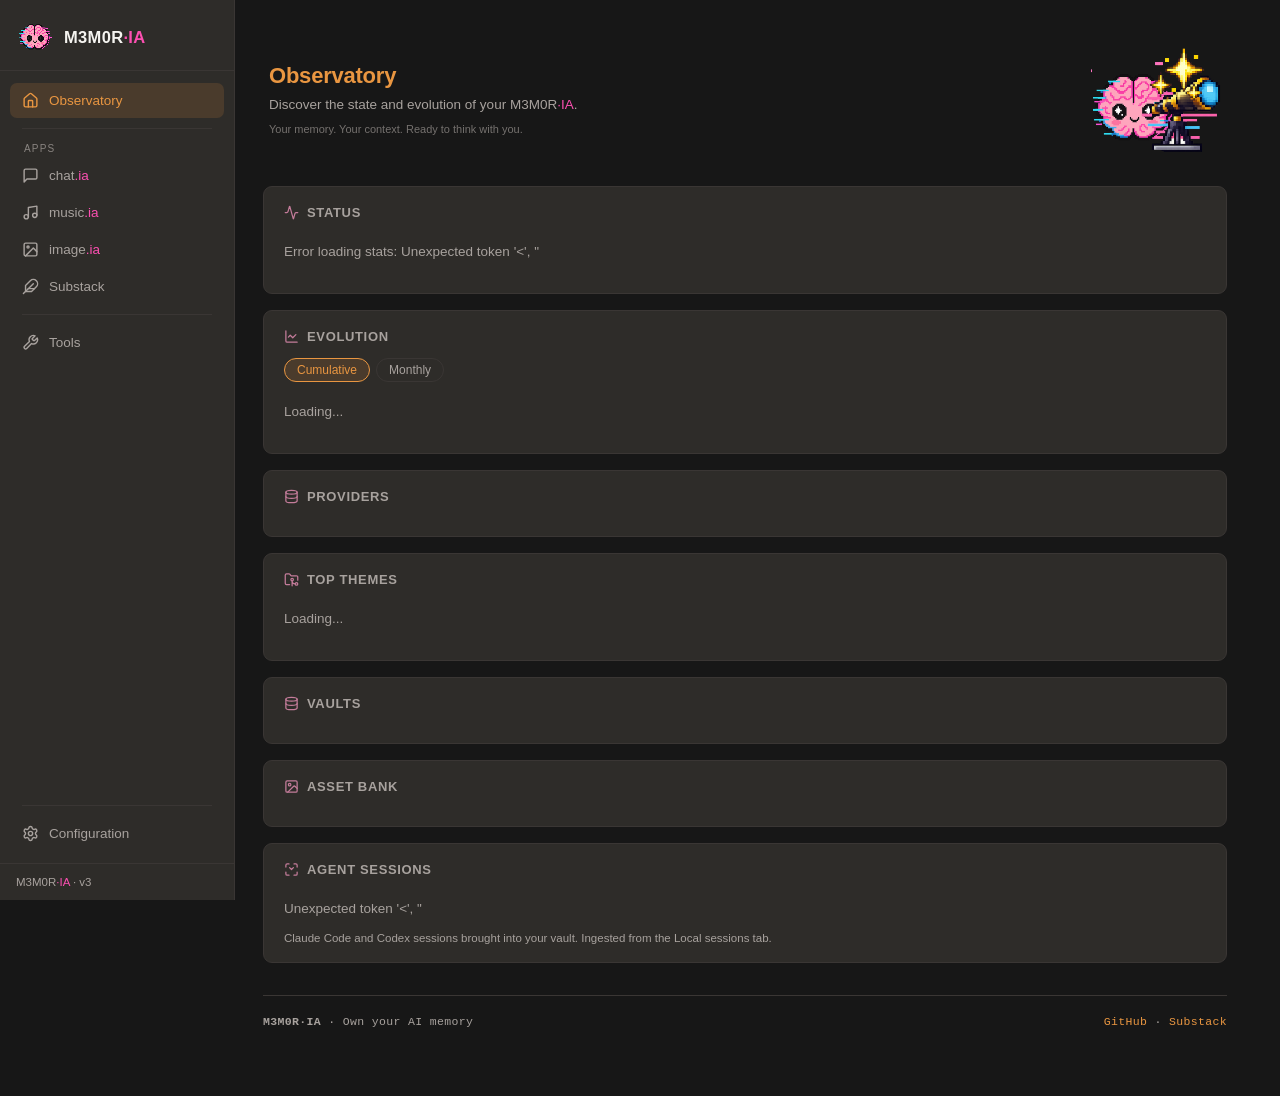
==== commit 55d3de61: "feat: REParse·me y el parser sin JSON crudo (edicion inglesa) Port de la v3.4.0 en desarrollo: bloqu" ====
--- a/web/index.html
+++ b/web/index.html
@@ -2,9 +2,9 @@
 <!--
   M3M0R·IA (MemorIA2GO)  ·  https://v0raonline.github.io/MemorIA2GO/
   Copyright (c) 2024-2026 V0ra (v0raonline)
-  Licencia CC BY-NC-SA 4.0 — sin fines comerciales.
+  License CC BY-NC-SA 4.0 — non-commercial use only.
 -->
-<html lang="es">
+<html lang="en">
 <head>
 <meta charset="utf-8">
 <meta name="author" content="V0ra (v0raonline)">
@@ -19,7 +19,7 @@
 <aside class="sidebar">
 
   <div class="brand">
-    <img src="assets/M3M0R-IA_Small.png" alt="Logo M3M0R·IA" class="brand-logo">
+    <img src="assets/M3M0R-IA_Small.png" alt="M3M0R·IA logo" class="brand-logo">
     <div class="brand-text">
       <h1>M3M0R<span class="brand-ia">·IA</span></h1>
     </div>
@@ -28,7 +28,7 @@
   <nav>
     <button class="tab-btn active" data-tab="dashboard">
       <svg xmlns="http://www.w3.org/2000/svg" viewBox="0 0 24 24" fill="none" stroke="currentColor" stroke-width="2" stroke-linecap="round" stroke-linejoin="round"><path d="M15 21v-8a1 1 0 0 0-1-1h-4a1 1 0 0 0-1 1v8" /><path d="M3 10a2 2 0 0 1 .709-1.528l7-6a2 2 0 0 1 2.582 0l7 6A2 2 0 0 1 21 10v9a2 2 0 0 1-2 2H5a2 2 0 0 1-2-2z" /></svg>
-      <span>Observatorio</span>
+      <span>Observatory</span>
     </button>
 
     <div class="nav-sep" aria-hidden="true"></div>
@@ -58,7 +58,7 @@
          pestanas arriba como chat.ia. Decidido con V0ra el 2026-10-23. -->
     <button class="tab-btn" data-tab="tools-app" data-app="tools">
       <svg xmlns="http://www.w3.org/2000/svg" viewBox="0 0 24 24" fill="none" stroke="currentColor" stroke-width="2" stroke-linecap="round" stroke-linejoin="round"><path d="M14.7 6.3a1 1 0 0 0 0 1.4l1.6 1.6a1 1 0 0 0 1.4 0l3.77-3.77a6 6 0 0 1-7.94 7.94l-6.91 6.91a2.12 2.12 0 0 1-3-3l6.91-6.91a6 6 0 0 1 7.94-7.94l-3.76 3.76z" /></svg>
-      <span>Herramientas</span>
+      <span>Tools</span>
       <span id="tools-app-badge" class="app-badge"></span>
     </button>
 
@@ -67,7 +67,7 @@
 
     <button class="tab-btn" data-tab="config">
       <svg xmlns="http://www.w3.org/2000/svg" viewBox="0 0 24 24" fill="none" stroke="currentColor" stroke-width="2" stroke-linecap="round" stroke-linejoin="round"><path d="M9.671 4.136a2.34 2.34 0 0 1 4.659 0 2.34 2.34 0 0 0 3.319 1.915 2.34 2.34 0 0 1 2.33 4.033 2.34 2.34 0 0 0 0 3.831 2.34 2.34 0 0 1-2.33 4.033 2.34 2.34 0 0 0-3.319 1.915 2.34 2.34 0 0 1-4.659 0 2.34 2.34 0 0 0-3.32-1.915 2.34 2.34 0 0 1-2.33-4.033 2.34 2.34 0 0 0 0-3.831A2.34 2.34 0 0 1 6.35 6.051a2.34 2.34 0 0 0 3.319-1.915" /><circle cx="12" cy="12" r="3" /></svg>
-      <span>Configuración</span> <span id="config-badge"></span>
+      <span>Configuration</span> <span id="config-badge"></span>
     </button>
   </nav>
 
@@ -79,7 +79,7 @@
 
   <!--
     Top-tabs por app. Solo se muestra cuando la app seleccionada en la
-    sidebar tiene sub-pasos de flujo. Hoy: chat.ia. music.ia, image.ia y Substack
+    sidebar tiene sub-pasos de flujo. Hoy: chat.ia. music.ia y Substack
     dejan la tira oculta y muestran su panel completo (music tiene
     Suno/Flow como folds internos; Substack tiene sus cards inline).
     Los data-tab siguen apuntando a los mismos panel-* de siempre, para
@@ -87,22 +87,22 @@
   -->
   <div class="top-tabs" id="chat-tabs" data-app="chat" style="display:none;">
     <button class="top-tab active" data-tab="verificar">
-      Verificación <span id="verificar-badge"></span>
+      Verification <span id="verificar-badge"></span>
     </button>
     <button class="top-tab" data-tab="run">
-      Construcción <span id="pipeline-badge"></span>
+      Construction <span id="pipeline-badge"></span>
     </button>
     <button class="top-tab" data-tab="gizmos">
-      Cartografía <span id="gizmo-count-badge"></span>
+      Cartography <span id="gizmo-count-badge"></span>
     </button>
     <button class="top-tab" data-tab="reconexion">
-      Sesiones locales
+      Local sessions
     </button>
   </div>
 
   <div class="top-tabs" id="tools-tabs" data-app="tools" style="display:none;">
-    <button class="top-tab active" data-tab="galerias">Galerías</button>
-    <button class="top-tab" data-tab="taller">Taller <span id="pendientes-count-badge"></span></button>
+    <button class="top-tab active" data-tab="galerias">Galleries</button>
+    <button class="top-tab" data-tab="taller">Workshop <span id="pendientes-count-badge"></span></button>
   </div>
 
   <!-- DASHBOARD -->
@@ -110,39 +110,39 @@
 
     <div class="panel-header">
       <div class="panel-header-text">
-        <h1>Observatorio</h1>
-        <p class="panel-header-desc">Descubre el estado y la evolución de tu M3M0R<span class="brand-ia">·IA</span>.</p>
-        <p class="panel-header-brand">Tu memoria. Tu contexto. Listo para pensar contigo.</p>
+        <h1>Observatory</h1>
+        <p class="panel-header-desc">Discover the state and evolution of your M3M0R<span class="brand-ia">·IA</span>.</p>
+        <p class="panel-header-brand">Your memory. Your context. Ready to think with you.</p>
       </div>
       <img src="assets/observatorio.png" alt="" class="panel-header-icon">
     </div>
 
     <div class="card">
-      <h2><svg class="h2-icon" xmlns="http://www.w3.org/2000/svg" viewBox="0 0 24 24" fill="none" stroke="currentColor" stroke-width="2" stroke-linecap="round" stroke-linejoin="round"><path d="M22 12h-2.48a2 2 0 0 0-1.93 1.46l-2.35 8.36a.25.25 0 0 1-.48 0L9.24 2.18a.25.25 0 0 0-.48 0l-2.35 8.36A2 2 0 0 1 4.49 12H2" /></svg>Estado</h2>
+      <h2><svg class="h2-icon" xmlns="http://www.w3.org/2000/svg" viewBox="0 0 24 24" fill="none" stroke="currentColor" stroke-width="2" stroke-linecap="round" stroke-linejoin="round"><path d="M22 12h-2.48a2 2 0 0 0-1.93 1.46l-2.35 8.36a.25.25 0 0 1-.48 0L9.24 2.18a.25.25 0 0 0-.48 0l-2.35 8.36A2 2 0 0 1 4.49 12H2" /></svg>Status</h2>
       <div id="dashboard-summary" class="stat-grid">
-        <div class="empty-note">Cargando...</div>
+        <div class="empty-note">Loading...</div>
       </div>
       <div id="stats-freshness" class="chart-note"></div>
     </div>
 
     <div class="card">
-      <h2><svg class="h2-icon" xmlns="http://www.w3.org/2000/svg" viewBox="0 0 24 24" fill="none" stroke="currentColor" stroke-width="2" stroke-linecap="round" stroke-linejoin="round"><path d="M3 3v16a2 2 0 0 0 2 2h16" /><path d="m19 9-5 5-4-4-3 3" /></svg>Evolución</h2>
+      <h2><svg class="h2-icon" xmlns="http://www.w3.org/2000/svg" viewBox="0 0 24 24" fill="none" stroke="currentColor" stroke-width="2" stroke-linecap="round" stroke-linejoin="round"><path d="M3 3v16a2 2 0 0 0 2 2h16" /><path d="m19 9-5 5-4-4-3 3" /></svg>Evolution</h2>
       <div class="chart-toggle">
-        <button id="evo-btn-acum" class="active">Acumulada</button>
-        <button id="evo-btn-mensual">Por mes</button>
-      </div>
-      <div id="evolution-chart"><div class="empty-note">Cargando...</div></div>
+        <button id="evo-btn-acum" class="active">Cumulative</button>
+        <button id="evo-btn-mensual">Monthly</button>
+      </div>
+      <div id="evolution-chart"><div class="empty-note">Loading...</div></div>
       <div id="evolution-note" class="chart-note"></div>
     </div>
 
     <div class="card">
-      <h2><svg class="h2-icon" xmlns="http://www.w3.org/2000/svg" viewBox="0 0 24 24" fill="none" stroke="currentColor" stroke-width="2" stroke-linecap="round" stroke-linejoin="round"><ellipse cx="12" cy="5" rx="9" ry="3" /><path d="M3 5V19A9 3 0 0 0 21 19V5" /><path d="M3 12A9 3 0 0 0 21 12" /></svg>Proveedores</h2>
+      <h2><svg class="h2-icon" xmlns="http://www.w3.org/2000/svg" viewBox="0 0 24 24" fill="none" stroke="currentColor" stroke-width="2" stroke-linecap="round" stroke-linejoin="round"><ellipse cx="12" cy="5" rx="9" ry="3" /><path d="M3 5V19A9 3 0 0 0 21 19V5" /><path d="M3 12A9 3 0 0 0 21 12" /></svg>Providers</h2>
       <div id="dashboard-providers" class="stat-grid"></div>
     </div>
 
     <div class="card">
-      <h2><svg class="h2-icon" xmlns="http://www.w3.org/2000/svg" viewBox="0 0 24 24" fill="none" stroke="currentColor" stroke-width="2" stroke-linecap="round" stroke-linejoin="round"><path d="M18 19a5 5 0 0 1-5-5v8" /><path d="M9 20H4a2 2 0 0 1-2-2V5a2 2 0 0 1 2-2h3.9a2 2 0 0 1 1.69.9l.81 1.2a2 2 0 0 0 1.67.9H20a2 2 0 0 1 2 2v5" /><circle cx="13" cy="12" r="2" /><circle cx="20" cy="19" r="2" /></svg>Top temas</h2>
-      <div id="topics-top"><div class="empty-note">Cargando...</div></div>
+      <h2><svg class="h2-icon" xmlns="http://www.w3.org/2000/svg" viewBox="0 0 24 24" fill="none" stroke="currentColor" stroke-width="2" stroke-linecap="round" stroke-linejoin="round"><path d="M18 19a5 5 0 0 1-5-5v8" /><path d="M9 20H4a2 2 0 0 1-2-2V5a2 2 0 0 1 2-2h3.9a2 2 0 0 1 1.69.9l.81 1.2a2 2 0 0 0 1.67.9H20a2 2 0 0 1 2 2v5" /><circle cx="13" cy="12" r="2" /><circle cx="20" cy="19" r="2" /></svg>Top themes</h2>
+      <div id="topics-top"><div class="empty-note">Loading...</div></div>
       <div id="topics-coverage" class="chart-note"></div>
     </div>
 
@@ -152,14 +152,14 @@
     </div>
 
     <div class="card">
-      <h2><svg class="h2-icon" xmlns="http://www.w3.org/2000/svg" viewBox="0 0 24 24" fill="none" stroke="currentColor" stroke-width="2" stroke-linecap="round" stroke-linejoin="round"><rect width="18" height="18" x="3" y="3" rx="2" ry="2" /><circle cx="9" cy="9" r="2" /><path d="m21 15-3.086-3.086a2 2 0 0 0-2.828 0L6 21" /></svg>Banco de assets</h2>
+      <h2><svg class="h2-icon" xmlns="http://www.w3.org/2000/svg" viewBox="0 0 24 24" fill="none" stroke="currentColor" stroke-width="2" stroke-linecap="round" stroke-linejoin="round"><rect width="18" height="18" x="3" y="3" rx="2" ry="2" /><circle cx="9" cy="9" r="2" /><path d="m21 15-3.086-3.086a2 2 0 0 0-2.828 0L6 21" /></svg>Asset bank</h2>
       <div id="dashboard-images" class="stat-grid"></div>
     </div>
 
     <div class="card">
-      <h2><svg class="h2-icon" xmlns="http://www.w3.org/2000/svg" viewBox="0 0 24 24" fill="none" stroke="currentColor" stroke-width="2" stroke-linecap="round" stroke-linejoin="round"><path d="M8 3H5a2 2 0 0 0-2 2v3" /><path d="M21 8V5a2 2 0 0 0-2-2h-3" /><path d="M3 16v3a2 2 0 0 0 2 2h3" /><path d="M16 21h3a2 2 0 0 0 2-2v-3" /><path d="m9 9 3 3 3-3" /></svg>Sesiones de agente</h2>
-      <div id="dashboard-sessions" class="stat-grid"><div class="empty-note">Cargando...</div></div>
-      <div class="chart-note">Sesiones de Claude Code y Codex traídas a tu vault. Se ingieren desde la pestaña Sesiones locales.</div>
+      <h2><svg class="h2-icon" xmlns="http://www.w3.org/2000/svg" viewBox="0 0 24 24" fill="none" stroke="currentColor" stroke-width="2" stroke-linecap="round" stroke-linejoin="round"><path d="M8 3H5a2 2 0 0 0-2 2v3" /><path d="M21 8V5a2 2 0 0 0-2-2h-3" /><path d="M3 16v3a2 2 0 0 0 2 2h3" /><path d="M16 21h3a2 2 0 0 0 2-2v-3" /><path d="m9 9 3 3 3-3" /></svg>Agent sessions</h2>
+      <div id="dashboard-sessions" class="stat-grid"><div class="empty-note">Loading...</div></div>
+      <div class="chart-note">Claude Code and Codex sessions brought into your vault. Ingested from the Local sessions tab.</div>
     </div>
 
     <!-- MUSIC·0LOGY: herramienta hermana, pipeline propio, misma casa.
@@ -177,154 +177,154 @@
          para que la tarjeta este completa aunque el CSV no se haya
          descargado. Solo aparece si hay export de Substack en la carpeta. -->
     <div class="card" id="card-substack" style="display:none;">
-      <h2><svg class="h2-icon" xmlns="http://www.w3.org/2000/svg" viewBox="0 0 24 24" fill="none" stroke="currentColor" stroke-width="2" stroke-linecap="round" stroke-linejoin="round"><path d="M20.24 12.24a6 6 0 0 0-8.49-8.49L5 10.5V19h8.5z" /><line x1="16" y1="8" x2="2" y2="22" /><line x1="17.5" y1="15" x2="9" y2="15" /></svg><span>Tintero</span></h2>
+      <h2><svg class="h2-icon" xmlns="http://www.w3.org/2000/svg" viewBox="0 0 24 24" fill="none" stroke="currentColor" stroke-width="2" stroke-linecap="round" stroke-linejoin="round"><path d="M20.24 12.24a6 6 0 0 0-8.49-8.49L5 10.5V19h8.5z" /><line x1="16" y1="8" x2="2" y2="22" /><line x1="17.5" y1="15" x2="9" y2="15" /></svg><span>Inkwell</span></h2>
       <div id="dashboard-substack" class="stat-grid"></div>
       <p id="substack-pubs" class="field-help" style="display:none;"></p>
     </div>
   </section>
 
-  <!-- CONFIGURACION -->
+  <!-- CONFIGURATION -->
   <section id="panel-config" class="panel">
     <div class="panel-header">
       <div class="panel-header-text">
-        <h1>Configuración</h1>
-        <p class="panel-header-desc">Prepara la reconstrucción de tu M3M0R<span class="brand-ia">·IA</span>.</p>
-        <p class="panel-header-brand">Tu memoria. Tu contexto. Listo para pensar contigo.</p>
+        <h1>Configuration</h1>
+        <p class="panel-header-desc">Prepare the reconstruction of your M3M0R<span class="brand-ia">·IA</span>.</p>
+        <p class="panel-header-brand">Your memory. Your context. Ready to think with you.</p>
       </div>
       <img src="assets/configuracion.png" alt="" class="panel-header-icon">
     </div>
 
     <div class="card">
-      <h2>Rutas</h2>
-      <div class="field">
-        <label for="cfg-base_vault">Carpeta base (donde viven RAW_VAULT / MERGED_VAULT / PRJ_VAULT)</label>
+      <h2>Paths</h2>
+      <div class="field">
+        <label for="cfg-base_vault">Base folder (home of RAW_VAULT / MERGED_VAULT / PRJ_VAULT)</label>
         <input type="text" id="cfg-base_vault" autocomplete="off">
         <div class="path-suggest" id="suggest-base_vault"></div>
       </div>
       <div class="field">
-        <label for="cfg-raw_vault">Fuente de las notas (RAW) — opcional</label>
-        <input type="text" id="cfg-raw_vault" autocomplete="off" placeholder="vacío = dentro de la carpeta base">
+        <label for="cfg-raw_vault">Notes source (RAW) — optional</label>
+        <input type="text" id="cfg-raw_vault" autocomplete="off" placeholder="empty = inside the base folder">
         <div class="path-suggest" id="suggest-raw_vault"></div>
-        <p class="field-help">Materia prima del pipeline, no para abrir en Obsidian. Si ya tienes un vault,
-          no la cambies aquí: muévela con <code>python mover_raw.py --hacia &lt;carpeta&gt;</code>
-          o el pipeline se negará a seguir.</p>
-      </div>
-      <div class="field">
-        <label for="cfg-exports_dir">Carpeta con tus exports (.zip / .json / .html / .csv)</label>
+        <p class="field-help">Raw material for the pipeline, not meant to be opened in Obsidian. If you already have a vault,
+          do not change it here: move it with <code>python mover_raw.py --hacia &lt;folder&gt;</code>
+          or the pipeline will refuse to continue.</p>
+      </div>
+      <div class="field">
+        <label for="cfg-exports_dir">Folder with your exports (.zip / .json / .html / .csv)</label>
         <input type="text" id="cfg-exports_dir" autocomplete="off">
         <div class="path-suggest" id="suggest-exports_dir"></div>
       </div>
       <div class="field">
-        <label for="cfg-gizmo_map">Ruta a gizmo_map.json (mapa de proyectos)</label>
+        <label for="cfg-gizmo_map">Path to gizmo_map.json (project map)</label>
         <input type="text" id="cfg-gizmo_map" autocomplete="off">
         <div class="path-suggest" id="suggest-gizmo_map"></div>
       </div>
       <div class="field">
-        <label for="cfg-suno_backup">MUSIC<span class="brand-ia">·0</span>LOGY — carpeta del backup de Suno</label>
+        <label for="cfg-suno_backup">MUSIC<span class="brand-ia">·0</span>LOGY — Suno backup folder</label>
         <input type="text" id="cfg-suno_backup" autocomplete="off">
         <div class="path-suggest" id="suggest-suno_backup"></div>
       </div>
       <div class="field">
-        <label for="cfg-suno_vault">MUSIC<span class="brand-ia">·0</span>LOGY — vault de música</label>
+        <label for="cfg-suno_vault">MUSIC<span class="brand-ia">·0</span>LOGY — music vault</label>
         <input type="text" id="cfg-suno_vault" autocomplete="off">
         <div class="path-suggest" id="suggest-suno_vault"></div>
       </div>
       <div class="field">
-        <label for="cfg-flowmusic_backup">MUSIC<span class="brand-ia">·0</span>LOGY — carpeta del backup de Flow Music</label>
+        <label for="cfg-flowmusic_backup">MUSIC<span class="brand-ia">·0</span>LOGY — Flow Music backup folder</label>
         <input type="text" id="cfg-flowmusic_backup" autocomplete="off">
         <div class="path-suggest" id="suggest-flowmusic_backup"></div>
       </div>
       <div class="field">
-        <label for="cfg-flowmusic_vault">MUSIC<span class="brand-ia">·0</span>LOGY — vault de Flow Music</label>
+        <label for="cfg-flowmusic_vault">MUSIC<span class="brand-ia">·0</span>LOGY — Flow Music vault</label>
         <input type="text" id="cfg-flowmusic_vault" autocomplete="off">
         <div class="path-suggest" id="suggest-flowmusic_vault"></div>
       </div>
       <div class="field">
-        <label for="cfg-copilot_images_backup">image<span class="brand-ia">.ia</span> — carpeta del backup de imágenes de Copilot</label>
+        <label for="cfg-copilot_images_backup">image<span class="brand-ia">.ia</span> — Copilot images backup folder</label>
         <input type="text" id="cfg-copilot_images_backup" autocomplete="off">
         <div class="path-suggest" id="suggest-copilot_images_backup"></div>
       </div>
       <div class="field">
-        <label for="cfg-copilot_images_vault">image<span class="brand-ia">.ia</span> — vault de imágenes de Copilot</label>
+        <label for="cfg-copilot_images_vault">image<span class="brand-ia">.ia</span> — Copilot images vault</label>
         <input type="text" id="cfg-copilot_images_vault" autocomplete="off">
         <div class="path-suggest" id="suggest-copilot_images_vault"></div>
       </div>
       <div class="field">
-        <label for="cfg-substack_vault">Tintero — vault de publicaciones</label>
+        <label for="cfg-substack_vault">Inkwell — publications vault</label>
         <input type="text" id="cfg-substack_vault" autocomplete="off">
         <div class="path-suggest" id="suggest-substack_vault"></div>
       </div>
     </div>
 
     <div class="card">
-      <h2>Opciones</h2>
-      <div class="field">
-        <label for="cfg-layout_preset">Organización del vault fusionado</label>
+      <h2>Options</h2>
+      <div class="field">
+        <label for="cfg-layout_preset">Organization of the merged vault</label>
         <select id="cfg-layout_preset" class="theme-select">
-          <option value="proyectos">Todo junto + proyectos (por defecto)</option>
-          <option value="unico">Todo junto</option>
-          <option value="proveedor">Una carpeta por proveedor</option>
+          <option value="proyectos">All together + projects (default)</option>
+          <option value="unico">All together</option>
+          <option value="proveedor">One folder per provider</option>
         </select>
         <p class="field-help" id="layout-preset-help"></p>
       </div>
       <div class="field">
-        <label for="cfg-prj_vault_name">Nombre del vault de proyectos</label>
+        <label for="cfg-prj_vault_name">Project vault name</label>
         <input type="text" id="cfg-prj_vault_name">
       </div>
       <div class="checkbox-row">
-        <label><input type="checkbox" id="cfg-by_year"> Organizar por año</label>
-        <label><input type="checkbox" id="cfg-by_month"> Organizar por mes</label>
-        <label><input type="checkbox" id="cfg-make_index"> Generar índice de conversaciones</label>
-      </div>
-    </div>
-
-    <div class="card">
-      <h2>Apariencia</h2>
-      <div class="field">
-        <label for="cfg-theme">Tema de color</label>
+        <label><input type="checkbox" id="cfg-by_year"> Organize by year</label>
+        <label><input type="checkbox" id="cfg-by_month"> Organize by month</label>
+        <label><input type="checkbox" id="cfg-make_index"> Generate conversation index</label>
+      </div>
+    </div>
+
+    <div class="card">
+      <h2>Appearance</h2>
+      <div class="field">
+        <label for="cfg-theme">Color theme</label>
         <select id="cfg-theme" class="theme-select">
-          <option value="warm">warm — cálido (por defecto)</option>
-          <option value="cool">cool — frío</option>
-          <option value="light">claro — luz de mañana</option>
+          <option value="warm">warm — cozy (default)</option>
+          <option value="cool">cool — chilly</option>
+          <option value="light">light — morning light</option>
         </select>
-        <p class="field-help">El cambio se aplica al instante para que lo veas antes de guardar.</p>
-      </div>
-    </div>
-
-    <button class="btn" id="btn-save-config">Guardar configuración</button>
+        <p class="field-help">Applied instantly so you see it before saving.</p>
+      </div>
+    </div>
+
+    <button class="btn" id="btn-save-config">Save configuration</button>
     <div id="config-msg" class="msg"></div>
   </section>
 
-  <!-- VERIFICAR -->
+  <!-- VERIFY -->
   <section id="panel-verificar" class="panel">
     <div class="panel-header">
       <div class="panel-header-text">
-        <h1>Verificación</h1>
-        <p class="panel-header-desc">Comprueba los requisitos de tu M3M0R<span class="brand-ia">·IA</span>.</p>
-        <p class="panel-header-brand">Tu memoria. Tu contexto. Listo para pensar contigo.</p>
+        <h1>Verification</h1>
+        <p class="panel-header-desc">Check the requirements of your M3M0R<span class="brand-ia">·IA</span>.</p>
+        <p class="panel-header-brand">Your memory. Your context. Ready to think with you.</p>
       </div>
       <img src="assets/verificacion.png" alt="" class="panel-header-icon">
     </div>
 
     <div class="card">
-      <h2>Verificación previa</h2>
+      <h2>Pre-flight check</h2>
       <p style="color:var(--text-dim); font-size:13px; margin-top:-6px;">
-        Comprueba la configuración antes de ejecutar — detecta, por ejemplo, si el archivo
-        que se usaría como export no es realmente un export de ChatGPT (le pasó a V0ra, por eso existe esta pestaña).
+        Checks your configuration before running — it catches, for example, an export file
+        that isn't actually a ChatGPT export (it happened to V0ra; that's why this tab exists).
       </p>
-      <button class="btn" id="btn-verificar">Verificar ahora</button>
+      <button class="btn" id="btn-verificar">Verify now</button>
       <div id="verificar-results" style="margin-top:16px;"></div>
     </div>
   </section>
 
-  <!-- GIZMOS / CARTOGRAFIA -->
+  <!-- GIZMOS / CARTOGRAPHY -->
   <section id="panel-gizmos" class="panel">
 
     <div class="panel-header">
       <div class="panel-header-text">
-        <h1>Cartografía</h1>
-        <p class="panel-header-desc">Descubre las relaciones en tu M3M0R<span class="brand-ia">·IA</span>.</p>
-        <p class="panel-header-brand">Tu memoria. Tu contexto. Listo para pensar contigo.</p>
+        <h1>Cartography</h1>
+        <p class="panel-header-desc">Discover the relationships in your M3M0R<span class="brand-ia">·IA</span>.</p>
+        <p class="panel-header-brand">Your memory. Your context. Ready to think with you.</p>
       </div>
       <img src="assets/cartografia.png" alt="" class="panel-header-icon">
     </div>
@@ -333,42 +333,42 @@
       <div class="metro">
         <div class="metro-stop">
           <div class="metro-dot">1</div>
-          <div class="metro-label">Nube</div>
-          <div class="metro-sub">mira de qué hablan<br>tus huérfanas</div>
+          <div class="metro-label">Cloud</div>
+          <div class="metro-sub">see what your<br>orphans talk about</div>
         </div>
         <div class="metro-line"></div>
         <div class="metro-stop">
           <div class="metro-dot">2</div>
-          <div class="metro-label">Temas</div>
-          <div class="metro-sub">agrupa con las palabras<br>que reconozcas</div>
+          <div class="metro-label">Themes</div>
+          <div class="metro-sub">group them with words<br>you recognize</div>
         </div>
         <div class="metro-line"></div>
         <div class="metro-stop">
           <div class="metro-dot">3</div>
-          <div class="metro-label">Índice</div>
-          <div class="metro-sub">una nota por tema<br>en MERGED/_Temas</div>
+          <div class="metro-label">Index</div>
+          <div class="metro-sub">one note per theme<br>in MERGED/_Topics</div>
         </div>
         <div class="metro-line"></div>
         <div class="metro-stop">
           <div class="metro-dot">4</div>
-          <div class="metro-label">Grafo</div>
-          <div class="metro-sub">Obsidian enlaza:<br>el anillo gana gravedad</div>
+          <div class="metro-label">Graph</div>
+          <div class="metro-sub">Obsidian links them:<br>the ring gains gravity</div>
         </div>
       </div>
     </div>
 
     <div class="card">
       <details class="card-fold" open>
-        <summary><h2>Nube de huérfanas</h2></summary>
-        <p class="card-help">
-          <strong>Empieza aquí.</strong> Pulsa «Generar nube» y verás el vocabulario de tus
-          conversaciones sin proyecto: cuanto más grande una palabra, en más notas aparece
-          (títulos incluidos). Las <span style="color:var(--magenta)">magenta</span> coinciden
-          con nombres de proyectos que ya existen — candidatas naturales a tema. Clic en
-          cualquier palabra para ver qué notas la contienen. Esto es solo un catalejo:
-          aquí no se clasifica ni se modifica nada.
-        </p>
-        <button class="btn secondary" id="btn-load-cloud">Generar nube</button>
+        <summary><h2>Orphan cloud</h2></summary>
+        <p class="card-help">
+          <strong>Start here.</strong> Hit "Generate cloud" and you'll see the vocabulary of
+          your project-less conversations: the bigger a word, the more notes it appears in
+          (titles included). The <span style="color:var(--magenta)">magenta</span> ones match
+          names of projects that already exist — natural candidates for a theme. Click any
+          word to see which notes contain it. This is just a spyglass: nothing gets
+          classified or modified here.
+        </p>
+        <button class="btn secondary" id="btn-load-cloud">Generate cloud</button>
         <div id="orphan-cloud" style="margin-top:14px;"></div>
         <div id="cloud-notes" style="margin-top:10px;"></div>
       </details>
@@ -376,24 +376,24 @@
 
     <div class="card">
       <details class="card-fold">
-        <summary><h2>Temas</h2></summary>
-        <p class="card-help">
-          <strong>Con lo que la nube te enseñó</strong>, crea temas: un nombre y sus palabras
-          separadas por comas. Valen palabras sueltas (<code>espejo</code>), frases
-          (<code>mas alla del prompt</code>) y reglas de metadatos con el formato
-          <code>campo=valor</code> — por ejemplo <code>source=claude_export</code> agrupa todo
-          lo importado de Claude. Una nota puede caer en varios temas: eso es lo sano.
-          «Guardar temas» persiste tu curación en <code>topic_map.json</code>;
-          «Generar índice» crea una nota por tema en <code>MERGED_VAULT/_Temas</code>
-          con enlaces a sus huérfanas, y el grafo de Obsidian hace el resto.
-          Las conversaciones no se tocan, el índice es regenerable y desechable, y la
-          Construcción lo mantiene fresco sola.
+        <summary><h2>Themes</h2></summary>
+        <p class="card-help">
+          <strong>With what the cloud showed you</strong>, create themes: a name and its words
+          separated by commas. Single words work (<code>mirror</code>), so do phrases
+          (<code>beyond the prompt</code>) and metadata rules in the form
+          <code>field=value</code> — for example <code>source=claude_export</code> groups
+          everything imported from Claude. A note can fall into several themes: that's the
+          healthy part. "Save themes" persists your curation in <code>topic_map.json</code>;
+          "Generate index" creates one note per theme in <code>MERGED_VAULT/_Topics</code>
+          with links to its orphans, and Obsidian's graph does the rest.
+          Conversations are never touched, the index is regenerable and disposable, and
+          Construction keeps it fresh on its own.
         </p>
         <div id="topics-list"></div>
         <div class="run-buttons" style="margin-top:10px;">
-          <button class="btn secondary" id="btn-add-topic">Añadir tema</button>
-          <button class="btn" id="btn-save-topics">Guardar temas</button>
-          <button class="btn secondary" id="btn-generate-topics">Generar índice</button>
+          <button class="btn secondary" id="btn-add-topic">Add theme</button>
+          <button class="btn" id="btn-save-topics">Save themes</button>
+          <button class="btn secondary" id="btn-generate-topics">Generate index</button>
         </div>
         <div id="topics-msg" class="msg"></div>
       </details>
@@ -401,32 +401,31 @@
 
     <div class="card">
       <details class="card-fold">
-        <summary><h2>Proyectos huérfanos (ChatGPT)</h2></summary>
-        <p class="card-help">
-          <strong>Qué es esto:</strong> en ChatGPT, una conversación puede nacer dentro de un
-          «proyecto» que el export identifica con un ID interno (gizmo) pero sin nombre humano.
-          Cada fila de abajo es uno de esos IDs aún sin bautizar. Para ayudarte a reconocerlo
-          te mostramos el título de una de sus conversaciones como muestra, y desplegando la
-          fila verás la lista completa con fechas. Escribe el nombre que tú le darías y pulsa
-          «Guardar»: el nombre se apunta en <code>gizmo_map.json</code>, el vault existente se
-          corrige in-place y se relanzan los pasos 2→4 — sin repetir la importación. Las filas
-          que dejes en blanco seguirán esperando aquí, sin prisa.
+        <summary><h2>Orphan projects (ChatGPT)</h2></summary>
+        <p class="card-help">
+          <strong>What is this:</strong> in ChatGPT, a conversation can be born inside a
+          "project" that the export identifies with an internal ID (gizmo) but no human name.
+          Each row below is one of those unnamed IDs. To help you recognize it, we show the
+          title of one of its conversations as a sample, and expanding the row reveals the
+          full list with dates. Type the name you would give it and hit "Save": the name is
+          recorded in <code>gizmo_map.json</code>, the existing vault is patched in place,
+          and steps 2→4 are relaunched — without repeating the import. Rows you leave blank
+          will keep waiting here, no rush.
         </p>
         <div id="gizmos-list"></div>
-        <button class="btn" id="btn-save-gizmos" style="margin-top:14px;">Guardar y actualizar vault</button>
+        <button class="btn" id="btn-save-gizmos" style="margin-top:14px;">Save and update vault</button>
         <div id="gizmos-msg" class="msg"></div>
       </details>
     </div>
   </section>
 
-  <!-- RECONEXION -->
   <!-- MUSIC·0LOGY -->
   <section id="panel-musicology" class="panel">
     <div class="panel-header">
       <div class="panel-header-text">
         <h1>MUSIC<span class="brand-ia">·0</span>LOGY</h1>
-        <p class="panel-header-desc">Rescata tus bibliotecas de música y ponlas en orden.</p>
-        <p class="panel-header-brand">Tu memoria. Tu contexto. Listo para pensar contigo.</p>
+        <p class="panel-header-desc">Rescue your music libraries and put them in order.</p>
+        <p class="panel-header-brand">Your memory. Your context. Ready to think with you.</p>
       </div>
       <img src="assets/musicology.png" alt="" class="panel-header-icon"
            onerror="this.style.display='none'">
@@ -442,128 +441,129 @@
       </summary>
 
     <div class="card">
-      <h2>Captura</h2>
+      <h2>Capture</h2>
       <p class="card-help">
-        Suno no tiene export. Su biblioteca se pide a la API con un token que copias
-        del navegador y que caduca en minutos — por eso este paso es manual a propósito.
-        Es lo único de la aplicación que sale a Internet, y solo cuando tú lo lanzas.
+        Suno has no export. Its library can only be asked for through the API, with a
+        token you copy from your browser and that expires within minutes — which is why
+        this step is manual on purpose. It is the only part of the app that reaches out
+        to the internet, and only when you launch it.
       </p>
+
+      <details class="check-fold" style="margin-bottom:14px;">
+        <summary>
+          <span class="check-fold-name">Does this sound like cryptography? Open me</span>
+        </summary>
+        <div class="check-fold-body" style="line-height:1.6;">
+          <p style="margin-top:0;">
+            None of this needs programming. It's copying a long piece of text from one
+            screen to another. The odd part is where it's hidden.
+          </p>
+
+          <p><strong>What you're copying.</strong> A <em>token</em> is a temporary pass:
+          proof that your browser is already signed in to Suno. While it lasts, whoever
+          holds it can ask Suno for things as if they were you — so don't paste it
+          anywhere else. It expires on its own within minutes, which is exactly why this
+          step can't be automated: there's nothing to store.</p>
+
+          <p><strong>1. Open your library on Suno.</strong> Go to suno.com signed in, to
+          the screen where you see your songs.</p>
+
+          <p><strong>2. Open the developer tools.</strong> Press <code>F12</code>. If your
+          keyboard has an <code>Fn</code> key, it may be <code>Fn</code>+<code>F12</code>.
+          A panel opens at the side or the bottom, full of tabs: it's the console every
+          browser ships with. Looking around breaks nothing.</p>
+
+          <p><strong>3. Go to the «Network» tab.</strong> It only records what happens
+          <em>while</em> it's open, so it starts empty — <strong>refresh the page</strong>
+          (<code>F5</code>) without closing the panel. A list fills up: each line is one
+          request your browser makes to Suno.</p>
+
+          <p><strong>4. Search with the magnifying glass.</strong> That same tab has a
+          <strong>magnifier</strong> icon. Open it and type <code>bearer</code>. This
+          search looks <em>inside</em> the requests, not just at their names — which is
+          what you need, because the token lives inside. It will flag the lines carrying
+          it.</p>
+
+          <p><strong>5. Switch to the «Headers» view.</strong> Click one of the results: a
+          detail panel opens with its own tabs — <em>Headers</em>, Payload, Response…
+          <strong>You have to be on Headers.</strong> The token doesn't show in the other
+          views, and this is where most people get stuck.</p>
+
+          <p><strong>6. Copy the token.</strong> Find the line
+          <code>Authorization: Bearer eyJ...</code> and copy <strong>only what comes after
+          the word «Bearer»</strong>: a very long string starting with <code>eyJ</code>.
+          Without the word «Bearer», without quotes, without leading spaces.</p>
+
+          <p style="margin-bottom:0;"><strong>If something doesn't add up:</strong> there
+          are requests to <code>clerk.suno.com</code> that also carry a token but won't
+          work; the good ones go to <code>studio-api</code>. And if the download stops
+          halfway, it's almost always the token expiring — get a fresh one by repeating
+          this and launch it again: it resumes where it left off, it doesn't start over.</p>
+        </div>
+      </details>
 
       <div class="metro">
         <div class="metro-stop">
           <div class="metro-dot">1</div>
           <div class="metro-label">suno.com</div>
-          <div class="metro-sub">abre tu Library<br>con la sesión iniciada</div>
+          <div class="metro-sub">open your Library<br>signed in</div>
         </div>
         <div class="metro-line"></div>
         <div class="metro-stop">
           <div class="metro-dot">2</div>
           <div class="metro-label">F12 → Network</div>
-          <div class="metro-sub">refresca la página<br>para ver las llamadas</div>
+          <div class="metro-sub">refresh the page<br>to see the requests</div>
         </div>
         <div class="metro-line"></div>
         <div class="metro-stop">
           <div class="metro-dot">3</div>
-          <div class="metro-label">Lupa → «bearer»</div>
-          <div class="metro-sub">busca dentro de<br>las cabeceras</div>
+          <div class="metro-label">Magnifier → «bearer»</div>
+          <div class="metro-sub">it searches inside<br>the headers</div>
         </div>
         <div class="metro-line"></div>
         <div class="metro-stop">
           <div class="metro-dot">4</div>
-          <div class="metro-label">Copia el JWT</div>
-          <div class="metro-sub">lo que va después<br>de «Bearer »</div>
-        </div>
-      </div>
-
-      <details class="check-fold" style="margin-bottom:14px;">
-        <summary>
-          <span class="check-fold-name">¿Esto te suena a criptología? Ábreme</span>
-        </summary>
-        <div class="check-fold-body" style="line-height:1.6;">
-          <p style="margin-top:0;">
-            Nada de lo de aquí abajo requiere saber programar. Es copiar un texto largo
-            de una pantalla a otra. Lo raro es dónde está escondido.
-          </p>
-
-          <p><strong>Qué vas a copiar.</strong> Un <em>token</em> es un pase temporal:
-          la prueba de que tu navegador ya inició sesión en Suno. Mientras dura, quien
-          lo tenga puede pedirle cosas a Suno como si fueras tú — así que no lo pegues
-          en ningún otro sitio. Caduca solo en minutos, y por eso este paso no se puede
-          automatizar: no hay nada que guardar.</p>
-
-          <p><strong>1. Abre tu biblioteca en Suno.</strong> Ve a suno.com con tu sesión
-          iniciada, la pantalla donde ves tus canciones.</p>
-
-          <p><strong>2. Abre las herramientas de desarrollo.</strong> Pulsa <code>F12</code>.
-          Si tu teclado tiene tecla <code>Fn</code>, quizá sea <code>Fn</code>+<code>F12</code>.
-          Se abre un panel lateral o inferior lleno de pestañas: es la consola que trae
-          de fábrica todo navegador. No vas a romper nada mirando.</p>
-
-          <p><strong>3. Ve a la pestaña «Network».</strong> En algunos navegadores se llama
-          «Red». Está vacía hasta que la página vuelva a pedir datos, así que
-          <strong>refresca</strong> (<code>F5</code>) sin cerrar el panel. Verás llenarse
-          una lista: cada línea es una petición que tu navegador le hace a Suno.</p>
-
-          <p><strong>4. Busca con la lupa.</strong> En esa pestaña hay un icono de lupa
-          (búsqueda). Ábrelo y escribe <code>bearer</code>. Esta búsqueda mira <em>dentro</em>
-          de las peticiones, no solo en sus nombres — que es justo lo que hace falta,
-          porque el token vive dentro. Te dejará señaladas las líneas que lo llevan.</p>
-
-          <p><strong>5. Ponte en la vista «Headers».</strong> Haz clic en uno de los
-          resultados: se abre un panel de detalle con sus propias pestañas —
-          <em>Headers</em> (o «Cabeceras»), Payload, Response… <strong>Tienes que estar en
-          Headers.</strong> En las otras vistas el token no aparece, y es donde más gente
-          se atasca.</p>
-
-          <p><strong>6. Copia el token.</strong> Busca la línea
-          <code>Authorization: Bearer eyJ...</code> y copia <strong>solo lo que va después
-          de la palabra «Bearer»</strong>: una tira larguísima que empieza por
-          <code>eyJ</code>. Sin la palabra «Bearer», sin comillas, sin espacios delante.</p>
-
-          <p style="margin-bottom:0;"><strong>Si algo no cuadra:</strong> hay peticiones a
-          <code>clerk.suno.com</code> que también llevan token pero no valen; las buenas van
-          a <code>studio-api</code>. Y si la descarga se corta a mitad, casi siempre es que
-          el token caducó — saca uno nuevo repitiendo esto y vuelve a lanzarla: retoma
-          donde se quedó, no empieza de cero.</p>
-        </div>
-      </details>
-
-      <div class="field">
-        <label for="suno-token">Authorization — solo el JWT, sin el prefijo «Bearer »</label>
+          <div class="metro-label">Copy the JWT</div>
+          <div class="metro-sub">whatever comes after<br>«Bearer »</div>
+        </div>
+      </div>
+
+      <div class="field">
+        <label for="suno-token">Authorization — the JWT only, without the «Bearer » prefix</label>
         <input type="password" id="suno-token" autocomplete="off" spellcheck="false"
                placeholder="eyJhbGciOi...">
       </div>
       <p class="card-help" style="margin-top:-4px;">
-        No se guarda en ningún sitio: vive en memoria durante la descarga y se va
-        contigo al cerrar la pestaña. Caduca solo en minutos, así que tampoco habría
-        nada que guardar.
+        It isn't stored anywhere: it lives in memory for the duration of the download and
+        leaves with you when you close the tab. It expires on its own within minutes, so
+        there would be nothing worth keeping anyway.
       </p>
 
-      <button class="btn" id="btn-suno-backup">Descargar biblioteca</button>
+      <button class="btn" id="btn-suno-backup">Download library</button>
       <div id="suno-backup-msg" class="msg"></div>
       <pre id="suno-log" class="log-box" style="display:none;"></pre>
     </div>
 
     <div class="card">
-      <h2>Verificación</h2>
+      <h2>Verification</h2>
       <p class="card-help">
-        Cruza los identificadores del índice contra los ficheros que hay en disco y
-        avisa de huecos, vacíos y corruptos. Merece la pena antes de construir: si el
-        token caducó a mitad de descarga, aquí es donde se ve.
+        Cross-checks the identifiers in the index against the files actually on disk and
+        reports gaps, empty files and corrupted ones. Worth doing before building: if the
+        token expired mid-download, this is where you see it.
       </p>
-      <button class="btn" id="btn-suno-verify">Verificar backup</button>
+      <button class="btn" id="btn-suno-verify">Verify backup</button>
       <div id="suno-verify-msg" class="msg"></div>
       <pre id="suno-verify-out" class="log-box" style="display:none;"></pre>
     </div>
 
     <div class="card">
-      <h2>Construir el vault</h2>
+      <h2>Build the vault</h2>
       <p class="card-help">
-        Convierte el backup en notas de Obsidian, una por pista, con el linaje entre
-        covers, remixes y mashups resuelto como enlaces. Se regenera entero en cada
-        pasada: el backup es la fuente de verdad, el vault es derivado.
+        Turns the backup into Obsidian notes, one per track, with the lineage between
+        covers, remixes and mashups resolved as links. It's regenerated whole on every
+        pass: the backup is the source of truth, the vault is derived.
       </p>
-      <button class="btn" id="btn-suno-build">Construir vault</button>
+      <button class="btn" id="btn-suno-build">Build vault</button>
       <div id="suno-build-msg" class="msg"></div>
       <pre id="suno-build-out" class="log-box" style="display:none;"></pre>
     </div>
@@ -576,86 +576,88 @@
       </summary>
 
       <div class="card">
-        <h2>Captura</h2>
-        <p class="card-help">
-          Flow Music tampoco tiene export. Se pide a su API con un token del navegador
-          que caduca en menos de una hora — por eso este paso también es manual. Por
-          debajo es Riffusion, aunque la web se presente como Google Flow Music.
+        <h2>Capture</h2>
+        <p class="card-help">
+          Flow Music has no export either. Its library is asked for through the API, with
+          a browser token that expires in under an hour — which is why this step is manual
+          too. Underneath it is Riffusion, even though the site presents itself as Google
+          Flow Music.
         </p>
 
         <div class="metro">
           <div class="metro-stop">
             <div class="metro-dot">1</div>
             <div class="metro-label">flowmusic.app</div>
-            <div class="metro-sub">abre tu biblioteca<br>con la sesión iniciada</div>
+            <div class="metro-sub">open your library<br>while signed in</div>
           </div>
           <div class="metro-line"></div>
           <div class="metro-stop">
             <div class="metro-dot">2</div>
             <div class="metro-label">F12 → Network</div>
-            <div class="metro-sub">filtra por «__api»<br>y refresca</div>
+            <div class="metro-sub">filter by «__api»<br>and refresh</div>
           </div>
           <div class="metro-line"></div>
           <div class="metro-stop">
             <div class="metro-dot">3</div>
             <div class="metro-label">Copy as cURL</div>
-            <div class="metro-sub">clic derecho sobre<br>cualquier petición</div>
+            <div class="metro-sub">right-click on<br>any request</div>
           </div>
           <div class="metro-line"></div>
           <div class="metro-stop">
             <div class="metro-dot">4</div>
-            <div class="metro-label">Copia el JWT</div>
-            <div class="metro-sub">lo que va después<br>de «Bearer »</div>
+            <div class="metro-label">Copy the JWT</div>
+            <div class="metro-sub">whatever comes<br>after «Bearer »</div>
           </div>
         </div>
 
         <p class="card-help">
-          <strong>Cópialo del cURL, no del panel Headers.</strong> Chrome corta ahí los
-          valores largos y los pinta con puntos suspensivos: te llevarías medio token con
-          un «…» dentro, y falla con un error que no explica nada.
-        </p>
-        <p class="card-help">
-          Este token es la prueba de que tu navegador ya inició sesión. Mientras dure,
-          quien lo tenga puede pedirle cosas a Flow Music como si fueras tú — no lo pegues
-          en ningún otro sitio.
-        </p>
-
-        <label for="flowmusic-token">Authorization — solo el JWT, sin el prefijo «Bearer »</label>
+          <strong>Copy it from the cURL, not from the Headers panel.</strong> Chrome
+          truncates long values there and paints them with an ellipsis: you would take
+          half a token with a «…» inside, and it fails with an error that explains
+          nothing.
+        </p>
+        <p class="card-help">
+          This token is the proof that your browser already signed in. While it lasts,
+          whoever holds it can ask Flow Music for things as if they were you — don't paste
+          it anywhere else.
+        </p>
+
+        <label for="flowmusic-token">Authorization — the JWT only, without the «Bearer » prefix</label>
         <input type="password" id="flowmusic-token" autocomplete="off" spellcheck="false"
                placeholder="eyJhbGciOiJI...">
 
-        <label for="flowmusic-formats">Formatos de audio</label>
+        <label for="flowmusic-formats">Audio formats</label>
         <select id="flowmusic-formats">
-          <option value="m4a,wav">m4a y wav — archivo completo, pesa varios GB</option>
-          <option value="m4a">solo m4a — ligero, suficiente para escuchar</option>
-          <option value="wav">solo wav — sin pérdida, sin copia comprimida</option>
+          <option value="m4a,wav">m4a and wav — full archive, several GB</option>
+          <option value="m4a">m4a only — light, enough to listen</option>
+          <option value="wav">wav only — lossless, no compressed copy</option>
         </select>
 
-        <button class="btn" id="btn-flowmusic-backup">Descargar biblioteca</button>
+        <button class="btn" id="btn-flowmusic-backup">Download library</button>
         <div id="flowmusic-backup-msg" class="msg"></div>
         <pre id="flowmusic-log" class="log-box" style="display:none;"></pre>
       </div>
 
       <div class="card">
-        <h2>Verificación</h2>
-        <p class="card-help">
-          Cruza los identificadores del índice contra los ficheros en disco. Distingue lo
-          que falta por un fallo de lo que Flow Music no ofrece: los stems, por ejemplo,
-          solo existen en m4a aunque la API anuncie un wav.
-        </p>
-        <button class="btn" id="btn-flowmusic-verify">Verificar backup</button>
+        <h2>Verification</h2>
+        <p class="card-help">
+          Cross-checks the ids in the index against the files on disk. It tells apart what
+          is missing because of a failure from what Flow Music simply doesn't offer: stems,
+          for instance, only exist as m4a even though the API advertises a wav.
+        </p>
+        <button class="btn" id="btn-flowmusic-verify">Verify backup</button>
         <div id="flowmusic-verify-msg" class="msg"></div>
         <pre id="flowmusic-verify-out" class="log-box" style="display:none;"></pre>
       </div>
 
       <div class="card">
-        <h2>Construir el vault</h2>
-        <p class="card-help">
-          Convierte el backup en notas de Obsidian, una por pista, con el linaje entre
-          ediciones, remezclas y stems resuelto como enlaces. Al vault solo va el m4a: el
-          wav se queda en el backup y la nota dice dónde.
-        </p>
-        <button class="btn" id="btn-flowmusic-build">Construir vault</button>
+        <h2>Build the vault</h2>
+        <p class="card-help">
+          Turns the backup into Obsidian notes, one per track, with the lineage between
+          edits, remixes and stems resolved as links. Only the m4a goes into the vault: the
+          wav stays in the backup and the note says where.
+        </p>
+        <button class="btn" id="btn-flowmusic-build">Build vault</button>
         <div id="flowmusic-build-msg" class="msg"></div>
         <pre id="flowmusic-build-out" class="log-box" style="display:none;"></pre>
       </div>
@@ -664,15 +666,14 @@
 
   <!-- IMAGE.IA: lo que generas con IA. Misma casa que MUSIC·0LOGY -- un
        plegable por fuente con captura, verificacion y vault -- pero para
-       imagenes. Hoy dos fuentes: Copilot (su export CSV no trae las
-       imagenes, asi que se piden a la API de su biblioteca con un token
-       del navegador) y Grok Imagine (idem, con la cookie de sesion). -->
+       imagenes. Hoy solo Copilot: su export CSV no trae las imagenes, asi
+       que se piden a la API de su biblioteca con un token del navegador. -->
   <section id="panel-image" class="panel">
     <div class="panel-header">
       <div class="panel-header-text">
         <h1>image<span class="brand-ia">.ia</span></h1>
-        <p class="panel-header-desc">Lo que generaste, con su prompt, en tu casa.</p>
-        <p class="panel-header-brand">Tu memoria. Tu contexto. Listo para pensar contigo.</p>
+        <p class="panel-header-desc">What you generated, with its prompt, in your own home.</p>
+        <p class="panel-header-brand">Your memory. Your context. Ready to think with you.</p>
       </div>
       <img src="assets/imageIA.png" alt="" class="panel-header-icon"
            onerror="this.style.display='none'">
@@ -685,82 +686,82 @@
       </summary>
 
       <div class="card">
-        <h2>Captura</h2>
-        <p class="card-help">
-          El export de Copilot no incluye las imágenes que generas. Se piden a la API de su
-          biblioteca con un token del navegador que caduca en torno a una hora — por eso
-          este paso es manual. Cada imagen llega con su prompt y su fecha, que la
-          interfaz de Copilot no te enseña.
+        <h2>Capture</h2>
+        <p class="card-help">
+          Copilot's export doesn't include the images you generate. They are requested from
+          its library API with a token from your browser that expires in about an hour — which
+          is why this step is manual. Every image arrives with its prompt and its date, which
+          Copilot's own interface doesn't show you.
         </p>
 
         <div class="metro">
           <div class="metro-stop">
             <div class="metro-dot">1</div>
             <div class="metro-label">copilot.com</div>
-            <div class="metro-sub">abre Biblioteca → Imágenes<br>con la sesión iniciada</div>
+            <div class="metro-sub">open Library → Images<br>while signed in</div>
           </div>
           <div class="metro-line"></div>
           <div class="metro-stop">
             <div class="metro-dot">2</div>
             <div class="metro-label">F12 → Network</div>
-            <div class="metro-sub">filtra por «Artifact.ashx»<br>y refresca</div>
+            <div class="metro-sub">filter by «Artifact.ashx»<br>and refresh</div>
           </div>
           <div class="metro-line"></div>
           <div class="metro-stop">
             <div class="metro-dot">3</div>
             <div class="metro-label">Copy as cURL</div>
-            <div class="metro-sub">clic derecho sobre<br>la petición</div>
+            <div class="metro-sub">right-click the<br>request</div>
           </div>
           <div class="metro-line"></div>
           <div class="metro-stop">
             <div class="metro-dot">4</div>
-            <div class="metro-label">Copia el JWT</div>
-            <div class="metro-sub">lo que va después<br>de «Bearer »</div>
+            <div class="metro-label">Copy the JWT</div>
+            <div class="metro-sub">whatever follows<br>«Bearer »</div>
           </div>
         </div>
 
         <p class="card-help">
-          <strong>Cópialo del cURL, no del panel Headers.</strong> Chrome corta ahí los
-          valores largos y los pinta con puntos suspensivos: te llevarías medio token con
-          un «…» dentro.
-        </p>
-        <p class="card-help">
-          Este token es la prueba de que tu navegador ya inició sesión. Mientras dure,
-          quien lo tenga puede pedirle cosas a Copilot como si fueras tú — no lo pegues
-          en ningún otro sitio. No se guarda: vive en memoria durante la descarga.
+          <strong>Copy it from the cURL, not from the Headers panel.</strong> Chrome cuts long
+          values there and draws them with an ellipsis: you'd take half a token with a «…»
+          inside.
+        </p>
+        <p class="card-help">
+          This token proves your browser is already signed in. While it lasts, whoever holds
+          it can ask Copilot for things as if they were you — don't paste it anywhere else.
+          It isn't saved: it lives in memory while the download runs.
         </p>
 
         <div class="field">
-          <label for="copilot-images-token">Authorization — solo el JWT, sin el prefijo «Bearer »</label>
+          <label for="copilot-images-token">Authorization — just the JWT, without the «Bearer » prefix</label>
           <input type="password" id="copilot-images-token" autocomplete="off" spellcheck="false"
                  placeholder="eyJhbGciOiJ...">
         </div>
 
-        <button class="btn" id="btn-copilot-images-backup">Descargar biblioteca</button>
+        <button class="btn" id="btn-copilot-images-backup">Download library</button>
         <div id="copilot-images-backup-msg" class="msg"></div>
         <pre id="copilot-images-log" class="log-box" style="display:none;"></pre>
       </div>
 
       <div class="card">
-        <h2>Verificación</h2>
-        <p class="card-help">
-          Cruza el índice contra las imágenes en disco y avisa de huecos, imágenes vacías,
-          tamaños distintos a los de Copilot y descargas a medias. Las que ya no están en
-          tu biblioteca se listan aparte y no se tocan.
-        </p>
-        <button class="btn" id="btn-copilot-images-verify">Verificar backup</button>
+        <h2>Verification</h2>
+        <p class="card-help">
+          Checks the index against the images on disk and flags gaps, empty images, sizes that
+          differ from Copilot's and half-finished downloads. Images that are no longer in your
+          library are listed separately and left untouched.
+        </p>
+        <button class="btn" id="btn-copilot-images-verify">Verify backup</button>
         <div id="copilot-images-verify-msg" class="msg"></div>
         <pre id="copilot-images-verify-out" class="log-box" style="display:none;"></pre>
       </div>
 
       <div class="card">
-        <h2>Construir el vault</h2>
-        <p class="card-help">
-          Convierte el backup en notas de Obsidian, una por imagen, con la imagen incrustada
-          y su prompt completo. Se puede lanzar las veces que haga falta y nunca borra nada
-          del vault: si algo sobra, lo avisa.
-        </p>
-        <button class="btn" id="btn-copilot-images-build">Construir vault</button>
+        <h2>Build the vault</h2>
+        <p class="card-help">
+          Turns the backup into Obsidian notes, one per image, with the image embedded and its
+          full prompt. It can be run as many times as needed and never deletes anything from
+          the vault: if something is left over, it tells you.
+        </p>
+        <button class="btn" id="btn-copilot-images-build">Build vault</button>
         <div id="copilot-images-build-msg" class="msg"></div>
         <pre id="copilot-images-build-out" class="log-box" style="display:none;"></pre>
       </div>
@@ -773,67 +774,68 @@
       </summary>
 
       <div class="card">
-        <h2>Captura</h2>
-        <p class="card-help">
-          El export de Grok parece completo y no lo es: la mayoría de tus generaciones de
-          Imagine no viajan en el zip, y las ediciones privadas no traen ni su linaje. La
-          biblioteca de grok.com sí lo tiene todo, y se pide a su API. Las imágenes y vídeos
-          van al banco <code>GROK/IMAGINE</code>, sin repetir lo que ya tengas en otros
-          bancos (se compara por contenido).
+        <h2>Capture</h2>
+        <p class="card-help">
+          Grok's export looks complete and isn't: most of your Imagine generations don't travel
+          in the zip, and private edits don't even carry their lineage. The grok.com library
+          has it all, and it is requested from its API. Images and videos go to the
+          <code>GROK/IMAGINE</code> bank, without repeating what you already have in other
+          banks (compared by content).
         </p>
 
         <div class="metro">
           <div class="metro-stop">
             <div class="metro-dot">1</div>
             <div class="metro-label">grok.com</div>
-            <div class="metro-sub">abre Imagine → tu biblioteca<br>con la sesión iniciada</div>
+            <div class="metro-sub">open Imagine → your library<br>while signed in</div>
           </div>
           <div class="metro-line"></div>
           <div class="metro-stop">
             <div class="metro-dot">2</div>
             <div class="metro-label">F12 → Network</div>
-            <div class="metro-sub">filtra por «assets»<br>y refresca</div>
+            <div class="metro-sub">filter by «assets»<br>and refresh</div>
           </div>
           <div class="metro-line"></div>
           <div class="metro-stop">
             <div class="metro-dot">3</div>
             <div class="metro-label">Request Headers</div>
-            <div class="metro-sub">clic en la petición<br>a /rest/assets</div>
+            <div class="metro-sub">click the request<br>to /rest/assets</div>
           </div>
           <div class="metro-line"></div>
           <div class="metro-stop">
             <div class="metro-dot">4</div>
-            <div class="metro-label">Copia «Cookie»</div>
-            <div class="metro-sub">el valor entero<br>de esa cabecera</div>
+            <div class="metro-label">Copy «Cookie»</div>
+            <div class="metro-sub">the whole value<br>of that header</div>
           </div>
         </div>
 
         <p class="card-help">
-          <strong>Esta credencial pesa más que un token.</strong> No es un pase que caduca en
-          una hora: es la cookie de tu sesión de grok.com, y da acceso completo a tu cuenta
-          mientras siga abierta. No la pegues en ningún otro sitio. Aquí no se guarda y no
-          se muestra nunca: vive en memoria durante la descarga y solo viaja a grok.com.
+          <strong>This credential weighs more than a token.</strong> It isn't a pass that
+          expires in an hour: it's your grok.com session cookie, and it gives full access to
+          your account for as long as the session stays open. Don't paste it anywhere else.
+          It isn't saved and is never displayed here: it lives in memory while the download
+          runs and only travels to grok.com.
         </p>
 
         <div class="field">
-          <label for="grok-imagine-cookie">Cookie — el valor entero de la cabecera</label>
+          <label for="grok-imagine-cookie">Cookie — the whole value of the header</label>
           <input type="password" id="grok-imagine-cookie" autocomplete="off" spellcheck="false"
                  placeholder="sso=...; ...">
         </div>
 
-        <button class="btn" id="btn-grok-imagine-backup">Descargar biblioteca</button>
+        <button class="btn" id="btn-grok-imagine-backup">Download library</button>
         <div id="grok-imagine-backup-msg" class="msg"></div>
         <pre id="grok-imagine-log" class="log-box" style="display:none;"></pre>
       </div>
 
       <div class="card">
-        <h2>Verificación</h2>
-        <p class="card-help">
-          Reconcilia lo que Grok dice tener contra lo que hay en tus bancos: activos nunca
-          intentados, fallidos y ficheros que ya no están en disco. Los que el servidor ya
-          no tiene (borrados) se listan aparte y no cuentan como fallo.
-        </p>
-        <button class="btn" id="btn-grok-imagine-verify">Verificar backup</button>
+        <h2>Verification</h2>
+        <p class="card-help">
+          Reconciles what Grok says it has against what is in your banks: assets never
+          attempted, failures and files no longer on disk. Those the server no longer has
+          (deleted) are listed separately and don't count as failures.
+        </p>
+        <button class="btn" id="btn-grok-imagine-verify">Verify backup</button>
         <div id="grok-imagine-verify-msg" class="msg"></div>
         <pre id="grok-imagine-verify-out" class="log-box" style="display:none;"></pre>
       </div>
@@ -847,59 +849,60 @@
   <section id="panel-substack" class="panel">
     <div class="panel-header">
       <div class="panel-header-text">
-        <h1>Tintero</h1>
-        <p class="panel-header-desc">Lo que publicaste, en tu casa.</p>
-        <p class="panel-header-brand">Tu memoria. Tu contexto. Listo para pensar contigo.</p>
+        <h1>Inkwell</h1>
+        <p class="panel-header-desc">What you published, kept at home.</p>
+        <p class="panel-header-brand">Your memory. Your context. Ready to think with you.</p>
       </div>
       <img src="assets/tintero.png" alt="" class="panel-header-icon"
            onerror="this.style.display='none'">
     </div>
 
     <div class="card">
-      <h2>Verificación</h2>
+      <h2>Verification</h2>
       <p class="card-help">
-        Los exports viven en tu carpeta de exports de siempre: el pipeline de conversaciones
-        los reconoce, los rechaza y esta pantalla los recoge. Cada publicación de Substack
-        tiene su propio export; déjalos todos ahí. Si además dejas el CSV de estadísticas
-        de cada una (el nombre empieza por el de la publicación), se cruza solo.
+        The exports live in your usual exports folder: the conversation pipeline recognizes
+        them, rejects them, and this screen picks them up. Each Substack publication has its
+        own export; leave them all there. If you also drop the stats CSV of each one (its name
+        starts with the publication's), it gets matched automatically.
       </p>
-      <button class="btn" id="btn-substack-verify">Verificar el export</button>
+      <button class="btn" id="btn-substack-verify">Verify the export</button>
       <div id="substack-verify-msg" class="msg"></div>
       <div id="substack-verify-out" class="sb-detalle" style="display:none;"></div>
     </div>
 
     <div class="card">
-      <h2>Construcción</h2>
+      <h2>Build</h2>
       <p class="card-help">
-        Una nota por post. Los publicados se ordenan por año y mes; los borradores van a
-        su propia carpeta, porque no tienen fecha que los ordene. Con varias publicaciones,
-        cada una va a su propia carpeta. Nada de esto toca tu vault de conversaciones.
+        One note per post. Published ones are filed by year and month; drafts go to their
+        own folder, because they have no date to file them by. With several publications, each
+        goes to its own folder. None of this touches your conversation vault.
       </p>
       <label class="sb-check">
         <input type="checkbox" id="substack-dry-run">
-        <span>Simular: cuenta lo que haría, sin escribir nada</span>
+        <span>Dry run: count what it would do, without writing anything</span>
       </label>
-      <button class="btn" id="btn-substack-build">Construir el vault</button>
+      <button class="btn" id="btn-substack-build">Build the vault</button>
       <div id="substack-build-msg" class="msg"></div>
       <pre id="substack-build-out" class="log-box" style="display:none;"></pre>
 
       <!-- Si el vault tiene el layout de un solo export y hay varias publicaciones, construir se niega:
            moverlo vive ahora en Herramientas → Taller. Aqui solo se avisa y se lleva alli. -->
       <div id="substack-migrar-aviso" class="msg error" style="display:none; margin-top:14px;">
-        Tu vault de Tintero tiene el layout de cuando había un solo export: muévelo antes de construir, en
-        <a href="#" id="link-substack-migrar">Herramientas → Taller → Mover lo antiguo de Tintero</a>.
+        Your Inkwell vault has the layout from when there was a single export: move it before building, in
+        <a href="#" id="link-substack-migrar">Tools → Workshop → Move Inkwell's old layout</a>.
       </div>
     </div>
   </section>
 
+  <!-- RECONNECTION -->
   <!-- HERRAMIENTAS: GALERIAS. La ilustracion de la cabecera la dibuja V0ra (assets/galerias.png):
        mientras no exista, el hueco se queda vacio. -->
   <section id="panel-galerias" class="panel">
     <div class="panel-header">
       <div class="panel-header-text">
-        <h1>Galerías</h1>
-        <p class="panel-header-desc">Mira lo que guarda tu M3M0R<span class="brand-ia">·IA</span>, de un vistazo.</p>
-        <p class="panel-header-brand">Tu memoria. Tu contexto. Listo para pensar contigo.</p>
+        <h1>Galleries</h1>
+        <p class="panel-header-desc">See what your M3M0R<span class="brand-ia">·IA</span> keeps, at a glance.</p>
+        <p class="panel-header-brand">Your memory. Your context. Ready to think with you.</p>
       </div>
       <img src="assets/galerias.png" alt="" class="panel-header-icon" onerror="this.style.visibility='hidden'">
     </div>
@@ -909,19 +912,19 @@
     <details class="source-fold herramienta" id="fold-galeria-imagenes">
       <summary>
         <img src="assets/imageIA.png" alt="" class="fold-icono">
-        <span class="source-name">Imágenes y vídeos</span>
+        <span class="source-name">Images and videos</span>
         <span class="source-sub estado" id="galeria-imagenes-estado"></span>
       </summary>
       <div class="card">
         <p class="card-help">
-          Todas tus imágenes y vídeos de ChatGPT, Grok y Copilot en una página: una tira por conversación,
-          con lo que pediste y el prompt cuando existe. Se genera aquí y se abre en tu navegador. No toca
-          tu vault: escribe solo en su carpeta <code>.galeria</code>. La primera vez tarda unos minutos,
-          por las miniaturas; después, segundos.
+          All your images and videos from ChatGPT, Grok and Copilot on one page: one strip per conversation,
+          with what you asked for and the prompt when there is one. It's built here and opens in your browser.
+          It doesn't touch your vault: it only writes to its <code>.gallery</code> folder. The first time takes
+          a few minutes, because of the thumbnails; after that, seconds.
         </p>
         <div class="fila-botones">
-          <button class="btn" id="btn-galeria-imagenes">Generar y abrir</button>
-          <button class="btn secondary" id="btn-galeria-imagenes-abrir">Abrir la última</button>
+          <button class="btn" id="btn-galeria-imagenes">Build and open</button>
+          <button class="btn secondary" id="btn-galeria-imagenes-abrir">Open the latest</button>
         </div>
         <div id="galeria-imagenes-msg" class="msg"></div>
         <pre id="galeria-imagenes-log" class="log-box" style="display:none;"></pre>
@@ -931,22 +934,22 @@
     <details class="source-fold herramienta" id="fold-galeria-tintero">
       <summary>
         <img src="assets/tintero.png" alt="" class="fold-icono">
-        <span class="source-name">Posts de Substack</span>
+        <span class="source-name">Substack posts</span>
         <span class="source-sub estado" id="galeria-tintero-estado"></span>
       </summary>
       <div class="card">
         <p class="card-help">
-          Una tarjeta por post de todas tus publicaciones, con su portada, el subtítulo y las primeras
-          palabras. Las portadas se piden a Substack (son públicas, sin credencial) y se bajan una sola vez.
-          Escribe solo en la carpeta <code>.galeria</code> de tu vault de Tintero.
+          One card per post from all your publications, with its cover, the subtitle and the first words.
+          The covers are requested from Substack (they're public, no credential) and downloaded only once.
+          It only writes to the <code>.gallery</code> folder of your Inkwell vault.
         </p>
         <label class="sb-check">
           <input type="checkbox" id="galeria-tintero-sin-red">
-          <span>Sin salir a Internet: solo las portadas que ya se bajaron</span>
+          <span>Don't go online: only the covers already downloaded</span>
         </label>
         <div class="fila-botones">
-          <button class="btn" id="btn-galeria-tintero">Generar y abrir</button>
-          <button class="btn secondary" id="btn-galeria-tintero-abrir">Abrir la última</button>
+          <button class="btn" id="btn-galeria-tintero">Build and open</button>
+          <button class="btn secondary" id="btn-galeria-tintero-abrir">Open the latest</button>
         </div>
         <div id="galeria-tintero-msg" class="msg"></div>
         <pre id="galeria-tintero-log" class="log-box" style="display:none;"></pre>
@@ -959,9 +962,9 @@
   <section id="panel-taller" class="panel">
     <div class="panel-header">
       <div class="panel-header-text">
-        <h1>Taller</h1>
-        <p class="panel-header-desc">Repara y pon al día tu M3M0R<span class="brand-ia">·IA</span>, sin reprocesar.</p>
-        <p class="panel-header-brand">Tu memoria. Tu contexto. Listo para pensar contigo.</p>
+        <h1>Workshop</h1>
+        <p class="panel-header-desc">Repair and update your M3M0R<span class="brand-ia">·IA</span>, without reprocessing.</p>
+        <p class="panel-header-brand">Your memory. Your context. Ready to think with you.</p>
       </div>
       <img src="assets/taller.png" alt="" class="panel-header-icon" onerror="this.style.visibility='hidden'">
     </div>
@@ -970,23 +973,23 @@
          GET /api/taller/avisos, porque contarlos es leer todas las notas). -->
     <details class="source-fold herramienta" id="fold-reparseame">
       <summary>
-        <span class="source-name">REParsea·me</span>
-        <span class="source-sub estado" id="reparseame-estado">mirando tus notas…</span>
+        <span class="source-name">REParse·me</span>
+        <span class="source-sub estado" id="reparseame-estado">looking at your notes…</span>
       </summary>
       <div class="card">
         <p class="card-help">
-          Pone tus notas como las escribiría hoy el parser, <strong>cada una fiel a su export</strong>, y deja
-          el vault fusionado y el de proyectos al día, <strong>sin duplicar conversaciones</strong>. Las imágenes
-          que tenga cualquiera de tus exports se ven en el fusionado. Con copia de seguridad y vuelta atrás.
-          Cómo funciona: REPARSEAME.md.
+          Rewrites your notes the way today's parser would, <strong>each one faithful to its own export</strong>,
+          and brings the merged and projects vaults up to date, <strong>without duplicating conversations</strong>.
+          Images from any of your exports show up in the merged vault. With a backup and a way back.
+          How it works: REPARSEME.md.
         </p>
         <p class="card-help aviso-previo">
-          Antes de aplicar: <strong>cierra Obsidian</strong> y haz una copia del vault. Tarda unos minutos.
+          Before applying: <strong>close Obsidian</strong> and back up your vault. It takes a few minutes.
         </p>
         <div class="fila-botones">
-          <button class="btn" id="btn-reparseame-simular">Simular</button>
-          <button class="btn" id="btn-reparseame-aplicar" style="display:none;">Aplicar</button>
-          <button class="btn secondary" id="btn-reparseame-deshacer">Deshacer la última</button>
+          <button class="btn" id="btn-reparseame-simular">Simulate</button>
+          <button class="btn" id="btn-reparseame-aplicar" style="display:none;">Apply</button>
+          <button class="btn secondary" id="btn-reparseame-deshacer">Undo the last one</button>
         </div>
         <div id="reparseame-msg" class="msg"></div>
         <pre id="reparseame-log" class="log-box" style="display:none;"></pre>
@@ -996,28 +999,28 @@
 
     <details class="source-fold herramienta" id="fold-recuperar">
       <summary>
-        <span class="source-name">Recuperar imágenes de ChatGPT</span>
-        <span class="source-sub estado" id="recuperar-estado">contando avisos…</span>
+        <span class="source-name">Recover ChatGPT images</span>
+        <span class="source-sub estado" id="recuperar-estado">counting notices…</span>
       </summary>
       <div class="card">
         <p class="card-help">
-          Lo principal ahora es <strong>REParsea·me</strong>, aquí encima: hace que las imágenes de tus exports
-          se vean sin tocar el archivo de cada uno. Esto sigue para dos cosas que REParsea·me aún no cubre:
-          colgar las imágenes generadas de la biblioteca en notas antiguas y completar con qué se generó cada
-          una. Cómo funciona: RECUPERAR_IMAGENES.md.
+          <strong>REParse·me</strong>, just above, is now the main tool: it makes the images in your exports
+          show up without touching each export's archive. This one stays for two things REParse·me doesn't cover
+          yet: hanging the generated images from the library on older notes, and filling in what each one was
+          generated with. How it works: RECOVER_IMAGES.md.
         </p>
         <div class="fila-campo">
-          <label for="recuperar-export">Export de ChatGPT</label>
+          <label for="recuperar-export">ChatGPT export</label>
           <select id="recuperar-export" class="input"></select>
         </div>
         <label class="sb-check">
           <input type="checkbox" id="recuperar-biblioteca" checked>
-          <span>Colgar también las generadas de la biblioteca de su conversación</span>
+          <span>Also attach the library's generated images to their conversation</span>
         </label>
         <div class="fila-botones">
-          <button class="btn" id="btn-recuperar-simular">Simular</button>
-          <button class="btn" id="btn-recuperar-aplicar" style="display:none;">Aplicar</button>
-          <button class="btn secondary" id="btn-recuperar-deshacer">Deshacer la última</button>
+          <button class="btn" id="btn-recuperar-simular">Dry run</button>
+          <button class="btn" id="btn-recuperar-aplicar" style="display:none;">Apply</button>
+          <button class="btn secondary" id="btn-recuperar-deshacer">Undo the latest</button>
         </div>
         <div id="recuperar-msg" class="msg"></div>
         <pre id="recuperar-log" class="log-box" style="display:none;"></pre>
@@ -1026,51 +1029,51 @@
 
     <details class="source-fold herramienta" id="fold-pendientes">
       <summary>
-        <span class="source-name">Pendientes de descarga</span>
+        <span class="source-name">Pending downloads</span>
         <span class="source-sub estado" id="pendientes-estado"></span>
       </summary>
       <div class="card">
         <p class="card-help">
-          Contenido que aparece en tus conversaciones pero que el export no trae: solo queda
-          un enlace, y puede caducar. Descárgalo desde ahí y súbelo aquí, y se archiva en el
-          banco que le corresponde con el mismo esquema que usa la extracción automática.
-          Esta app nunca descarga nada por su cuenta.
-        </p>
-        <div id="pendientes-list"><div class="empty-note">Cargando...</div></div>
+          Content that shows up in your conversations but doesn't ship in the export: all
+          that's left is a link, and it may expire. Download it from there and upload it
+          here, and it gets archived into the bank it belongs to, using the same scheme as
+          the automatic extraction. This app never downloads anything on its own.
+        </p>
+        <div id="pendientes-list"><div class="empty-note">Loading...</div></div>
       </div>
     </details>
 
     <details class="source-fold herramienta" id="fold-reindex">
       <summary>
-        <span class="source-name">Regenerar índices</span>
+        <span class="source-name">Rebuild indexes</span>
         <span class="source-sub estado" id="reindex-estado"></span>
       </summary>
       <div class="card">
         <p class="card-help">
-          Refresca los índices de contenido por proveedor sobre MERGED_VAULT y PRJ_VAULT sin
-          reprocesar los exports — úsalo tras registrar pendientes, mover assets a mano, o
-          cualquier cambio que no necesite pasar por importar/fusionar/organizar.
-        </p>
-        <button class="btn" id="btn-reindex">Regenerar índices</button>
+          Refreshes the per-provider content indexes on MERGED_VAULT and PRJ_VAULT without
+          reprocessing your exports — use it after registering pending downloads, moving
+          assets by hand, or any change that doesn't need the import/merge/organize steps.
+        </p>
+        <button class="btn" id="btn-reindex">Rebuild indexes</button>
         <div id="reindex-msg" class="msg"></div>
       </div>
     </details>
 
     <details class="source-fold herramienta" id="fold-migrar">
       <summary>
-        <span class="source-name">Mover lo antiguo de Tintero</span>
+        <span class="source-name">Move Inkwell's old layout</span>
         <span class="source-sub estado" id="migrar-estado"></span>
       </summary>
       <div class="card">
         <p class="card-help">
-          Si tu vault de Tintero tiene el layout de cuando había un solo export y ahora tienes varias
-          publicaciones, hay que mover lo antiguo a la carpeta de la suya antes de construir: la herramienta
-          la identifica por los <code>post_id</code> de las notas, <strong>no borra nada</strong> y comprueba
-          cada fichero al terminar. Primero enseña el plan; cierra Obsidian antes de mover.
+          If your Inkwell vault has the layout from when there was a single export and you now have several
+          publications, the old layout has to be moved to its publication's folder before building: the tool
+          identifies it by the notes' <code>post_id</code> values, <strong>deletes nothing</strong> and checks
+          every file when it finishes. It shows the plan first; close Obsidian before moving.
         </p>
         <div class="fila-botones">
-          <button class="btn secondary" id="btn-substack-migrar-plan">Ver qué se movería</button>
-          <button class="btn" id="btn-substack-migrar-aplicar" style="display:none;">Mover lo antiguo ahora</button>
+          <button class="btn secondary" id="btn-substack-migrar-plan">See what would be moved</button>
+          <button class="btn" id="btn-substack-migrar-aplicar" style="display:none;">Move the old layout now</button>
         </div>
         <div id="substack-migrar-msg" class="msg"></div>
         <pre id="substack-migrar-out" class="log-box" style="display:none;"></pre>
@@ -1081,90 +1084,104 @@
   <section id="panel-reconexion" class="panel">
     <div class="panel-header">
       <div class="panel-header-text">
-        <h1>Sesiones locales</h1>
-        <p class="panel-header-desc">Trae a tu M3M0R<span class="brand-ia">·IA</span> lo que vive solo en tu disco.</p>
-        <p class="panel-header-brand">Tu memoria. Tu contexto. Listo para pensar contigo.</p>
+        <h1>Local sessions</h1>
+        <p class="panel-header-desc">Bring into your M3M0R<span class="brand-ia">·IA</span> what lives only on your disk.</p>
+        <p class="panel-header-brand">Your memory. Your context. Ready to think with you.</p>
       </div>
       <img src="assets/reconexion.png" alt="" class="panel-header-icon">
     </div>
 
-    <div class="card">
-      <h2>Sesiones de Claude Code y Codex</h2>
+
+    <!-- Solo se muestra si /api/layout detecta el layout espanol -->
+    <div class="card" id="card-layout" style="display:none;">
+      <h2>Vault layout</h2>
       <p style="color:var(--text-dim); font-size:13px; margin-top:-6px;">
-        Tus sesiones de agente viven solo en tu disco: ningún export las incluye, y si no las
-        recoges se pierden. Se traen aquí como notas — la conversación limpia, con los razonamientos
-        y las herramientas en notas hermanas a un clic. La fuente original se guarda intacta, así que
-        siempre puedes regenerarlas. Esta app solo lo hace cuando tú lo lanzas, y omite la sesión que
-        tengas abierta en ese momento.
+        This vault was built with the Spanish edition's folder names
+        (<code>Conversaciones</code>, <code>GENERADAS</code>, <code>ADJUNTOS</code>…).
+        Renaming them to the English layout keeps every asset link intact, and means a
+        later reprocess writes into this tree instead of building a second one beside it.
+      </p>
+      <button class="btn" id="btn-layout">Rename to English layout</button>
+      <div id="layout-msg" class="msg"></div>
+    </div>
+
+    <div class="card">
+      <h2>Claude Code and Codex sessions</h2>
+      <p style="color:var(--text-dim); font-size:13px; margin-top:-6px;">
+        Your agent sessions live only on your disk: no export includes them, and if you don't
+        collect them they're lost. They're brought in here as notes — the conversation clean, with
+        the reasoning and the tools in sibling notes a click away. The original source is kept
+        intact, so you can always regenerate them. This app only does it when you launch it, and it
+        skips whatever session you have open at the time.
       </p>
       <p style="color:var(--text-dim); font-size:13px;">
-        El <strong>detalle</strong> decide cuánto de las llamadas a herramientas entra en la nota. Bajarlo
-        no pierde nada: la fuente completa queda guardada y puedes volver a generar con más detalle
-        cuando quieras.
+        The <strong>detail</strong> level decides how much of the tool calls goes into the note.
+        Lowering it loses nothing: the full source stays saved and you can regenerate with more
+        detail whenever you want.
       </p>
       <div style="display:flex; align-items:center; gap:12px; margin:12px 0; flex-wrap:wrap;">
-        <label for="sessions-nivel" style="font-size:13px; color:var(--text-dim);">Detalle de herramientas</label>
+        <label for="sessions-nivel" style="font-size:13px; color:var(--text-dim);">Tool detail</label>
         <select id="sessions-nivel" class="input" style="width:auto; min-width:280px;">
-          <option value="0">Desactivado — solo la conversación</option>
-          <option value="1">Bajo — una línea por llamada</option>
-          <option value="2" selected>Medio — resultado plegado (recomendado)</option>
-          <option value="3">Alto — resultado íntegro</option>
+          <option value="0">Off — conversation only</option>
+          <option value="1">Low — one line per call</option>
+          <option value="2" selected>Medium — folded result (recommended)</option>
+          <option value="3">High — full result</option>
         </select>
       </div>
-      <button class="btn" id="btn-sessions-ingest">Ingerir sesiones</button>
+      <button class="btn" id="btn-sessions-ingest">Ingest sessions</button>
       <div id="sessions-msg" class="msg"></div>
     </div>
 
   </section>
 
-  <!-- EJECUTAR / CONSTRUCCION -->
+  <!-- RUN / CONSTRUCTION -->
   <section id="panel-run" class="panel">
     <div class="panel-header">
       <div class="panel-header-text">
-        <h1>Construcción</h1>
-        <p class="panel-header-desc">Reconstruye tu M3M0R<span class="brand-ia">·IA</span>.</p>
-        <p class="panel-header-brand">Tu memoria. Tu contexto. Listo para pensar contigo.</p>
+        <h1>Construction</h1>
+        <p class="panel-header-desc">Rebuild your M3M0R<span class="brand-ia">·IA</span>.</p>
+        <p class="panel-header-brand">Your memory. Your context. Ready to think with you.</p>
       </div>
       <img src="assets/construccion.png" alt="" class="panel-header-icon">
     </div>
 
     <div class="card">
-      <h2>Construir el vault</h2>
+      <h2>Build the vault</h2>
       <div class="metro">
         <div class="metro-stop">
           <div class="metro-dot metro-origen">ZIP</div>
           <div class="metro-label">Exports</div>
-          <div class="metro-sub">tus exportaciones<br>(ChatGPT, Claude, Grok, Copilot...)</div>
+          <div class="metro-sub">your exports<br>(ChatGPT, Claude, Grok, Copilot...)</div>
         </div>
         <div class="metro-line"></div>
         <div class="metro-stop">
           <div class="metro-dot">1</div>
-          <div class="metro-label">Importar</div>
-          <div class="metro-sub">RAW_VAULT<br>una nota por conversación</div>
+          <div class="metro-label">Import</div>
+          <div class="metro-sub">RAW_VAULT<br>one note per conversation</div>
         </div>
         <div class="metro-line"></div>
         <div class="metro-stop">
           <div class="metro-dot">2</div>
-          <div class="metro-label">Fusionar</div>
-          <div class="metro-sub">MERGED_VAULT<br>variantes consolidadas</div>
+          <div class="metro-label">Merge</div>
+          <div class="metro-sub">MERGED_VAULT<br>consolidated variants</div>
         </div>
         <div class="metro-line"></div>
         <div class="metro-stop">
           <div class="metro-dot">3</div>
-          <div class="metro-label">Proyectos</div>
-          <div class="metro-sub">PRJ_VAULT<br>vista por proyecto</div>
+          <div class="metro-label">Projects</div>
+          <div class="metro-sub">PRJ_VAULT<br>view by project</div>
         </div>
         <div class="metro-line"></div>
         <div class="metro-stop">
           <div class="metro-dot">4</div>
-          <div class="metro-label">Índices</div>
-          <div class="metro-sub">navegación, imágenes<br>y metadatos</div>
+          <div class="metro-label">Indexes</div>
+          <div class="metro-sub">navigation, images<br>and metadata</div>
         </div>
       </div>
       <div class="run-buttons">
-        <button class="btn" id="btn-run-full">Importar pendientes (paso 1 → 4)</button>
-        <button class="btn secondary" id="btn-run-frommerge">Solo actualizar (paso 2 → 4, sin importar)</button>
-        <button class="btn secondary" id="btn-run-reprocess">Reprocesar todos los exports válidos</button>
+        <button class="btn" id="btn-run-full">Import pending (step 1 → 4)</button>
+        <button class="btn secondary" id="btn-run-frommerge">Update only (step 2 → 4, no import)</button>
+        <button class="btn secondary" id="btn-run-reprocess">Reprocess all valid exports</button>
       </div>
       <div id="log-box"></div>
     </div>
--- a/web/style.css
+++ b/web/style.css
@@ -1,7 +1,7 @@
 /*
   M3M0R·IA (MemorIA2GO)  ·  https://v0raonline.github.io/MemorIA2GO/
   Copyright (c) 2024-2026 V0ra (v0raonline)
-  Licencia CC BY-NC-SA 4.0 — sin fines comerciales.
+  License CC BY-NC-SA 4.0 — non-commercial use only.
 */
 
 /* ─────────────────────────────────────────
